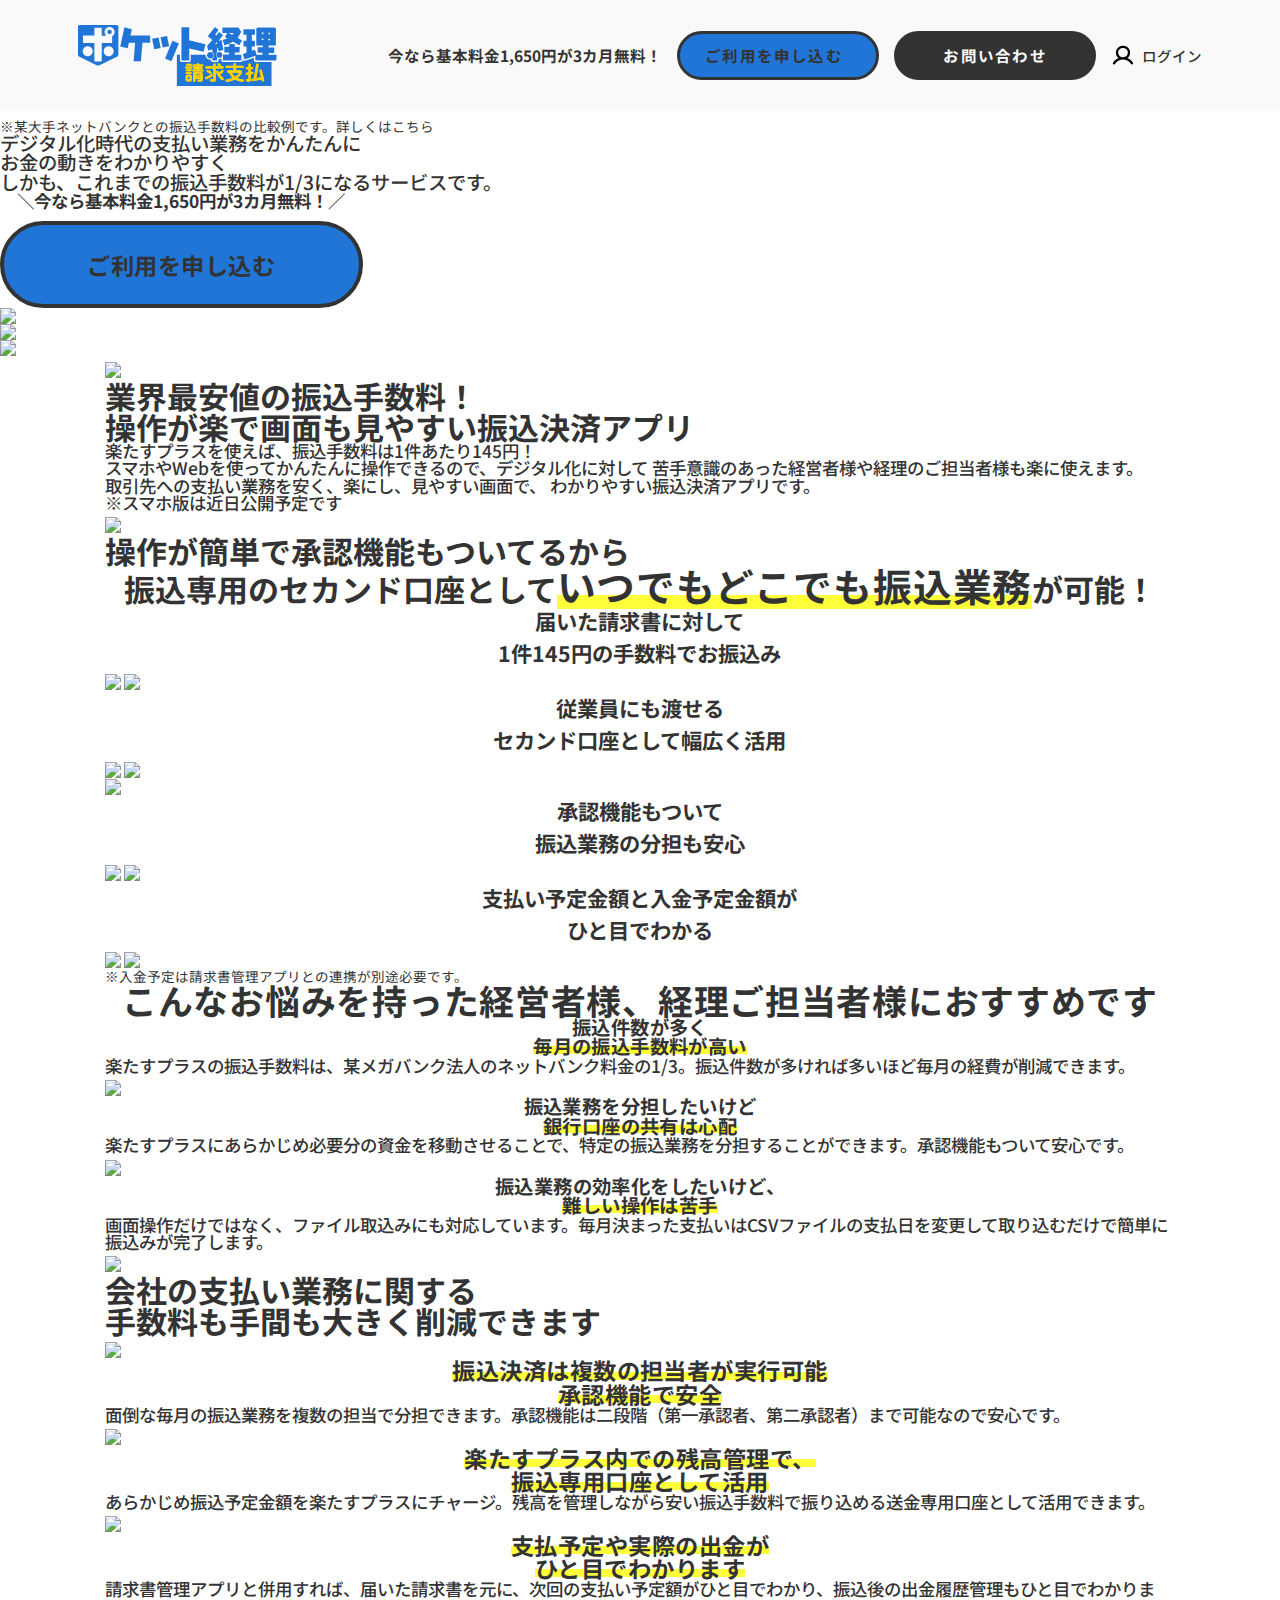
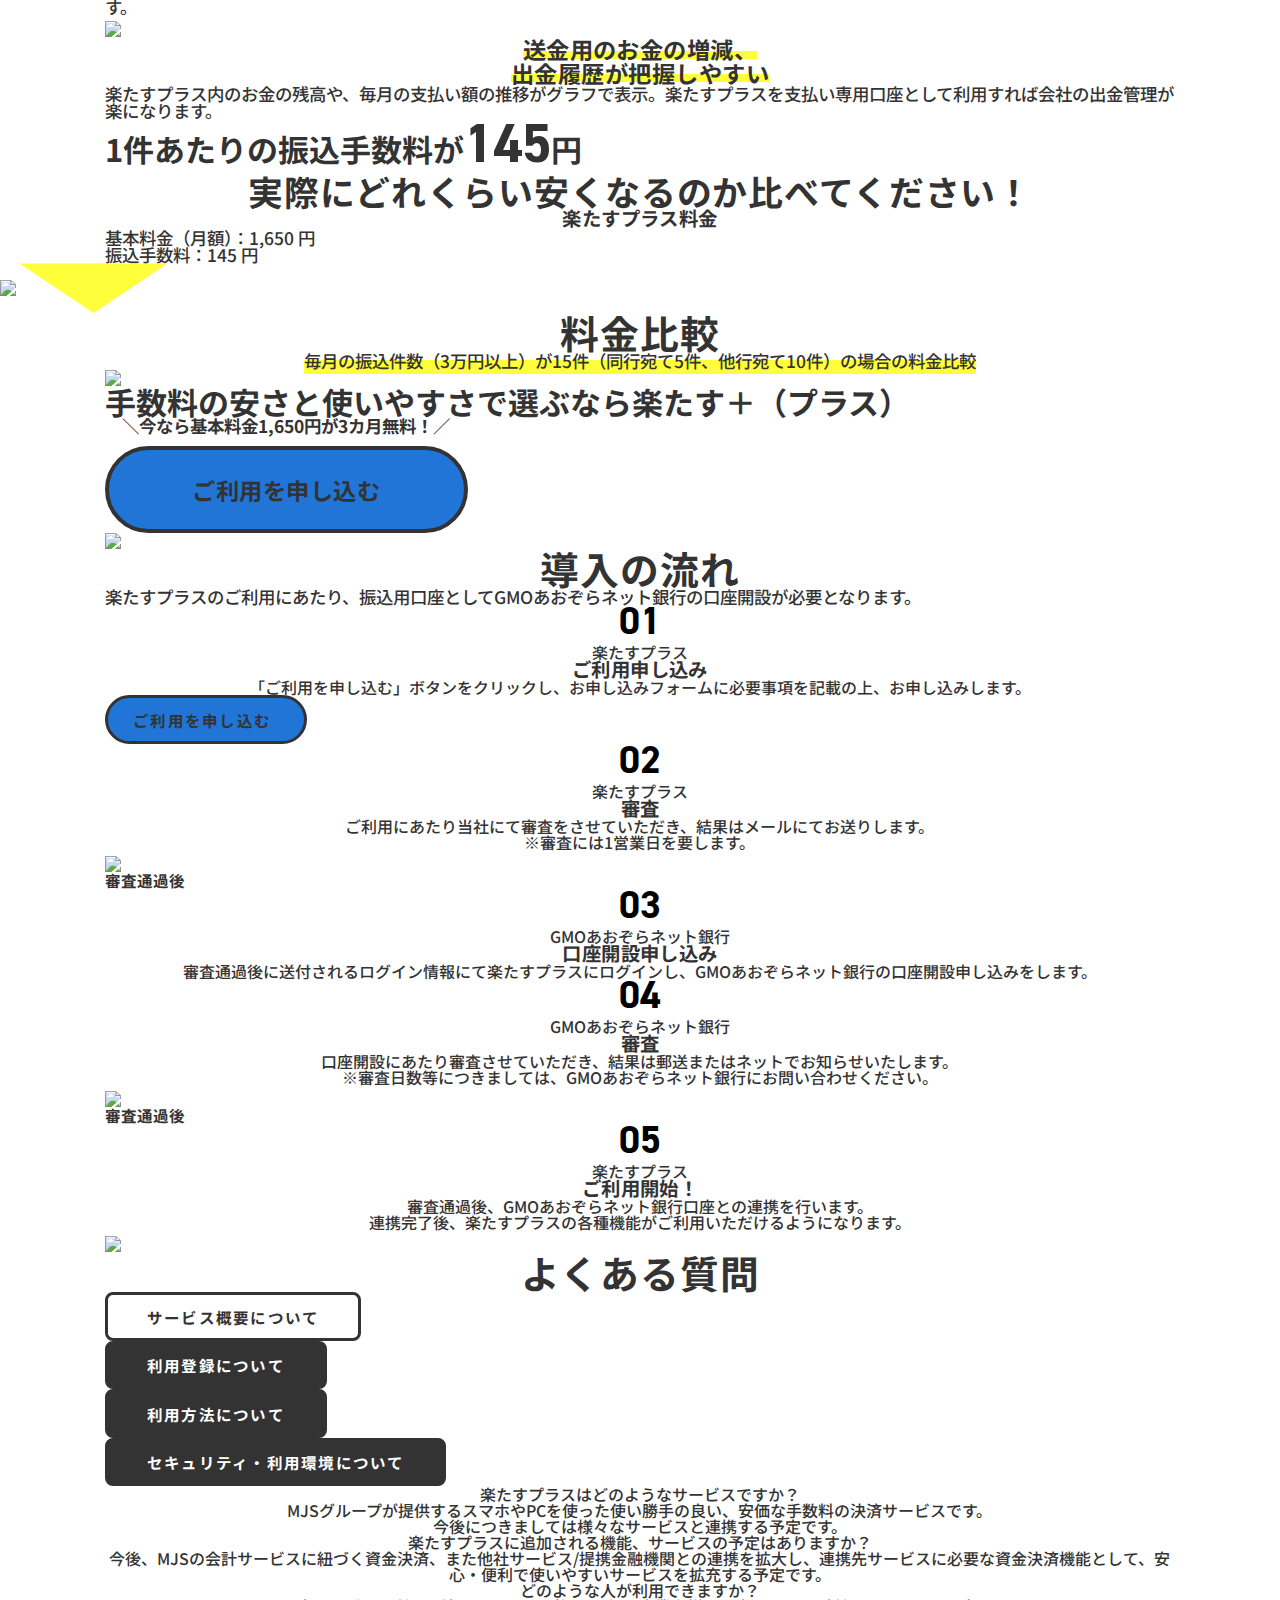
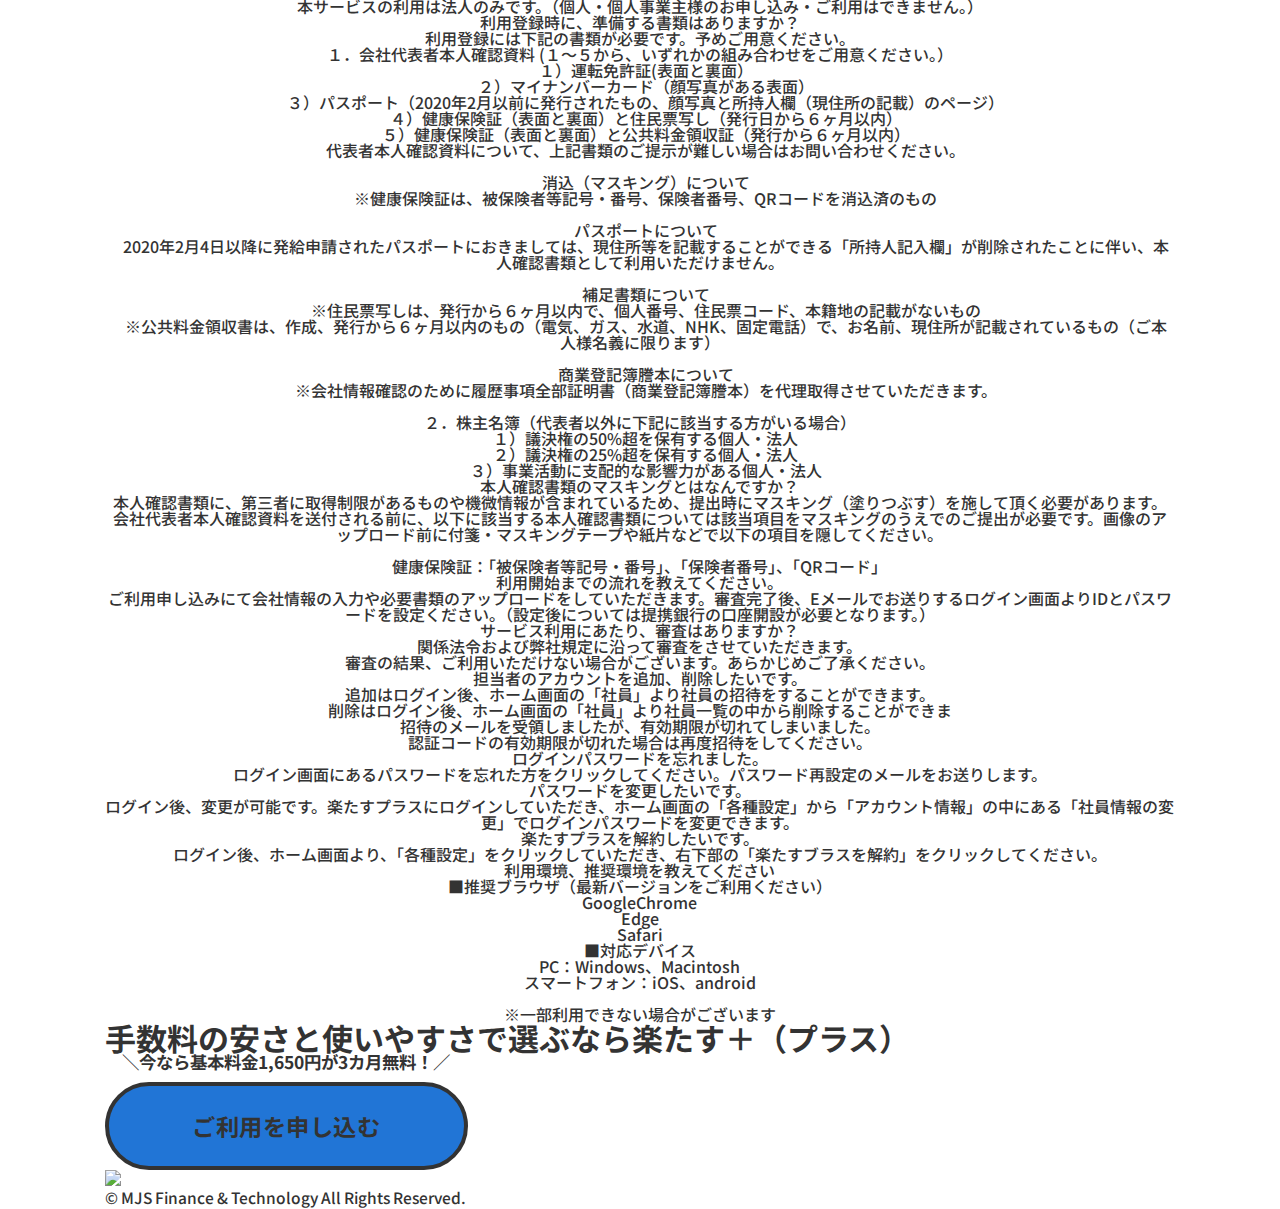
==== index.html @ 0df35544 "202311272308" ====
<!DOCTYPE html>
<html xmlns="http://www.w3.org/1999/xhtml" lang="ja" xml:lang="ja">

<head>
	<meta charset="UTF-8">
	<meta http-equiv="X-UA-Compatible" content="IE=edge">
	<meta name="viewport" content="width=device-width, initial-scale=1.0, shrink-to-fit=no">
	<meta property="og:locale" content="ja_JP">
	<!-- SEO Meta Tags -->
	<meta name="keywords" content="中小企業のための振込決済アプリ楽たすプラス" />
	<meta name="description" content="楽たすプラスは、デジタル化時代の支払い業務をかんたんに,お金の動きをわかりやすく,しかも、これまでの振込手数料が1/3になるサービスです。" />
	<!-- OG Meta Tags to improve the way the post looks when you share the page on LinkedIn, Facebook, Google+ -->
	<meta property="og:title" content="中小企業のための振込決済アプリ楽たすプラス" />
	<meta property="og:image" content="" />
	<meta property="og:site_name" content="中小企業のための振込決済アプリ楽たすプラス" />
	<meta property="og:description" content="楽たすプラスは、デジタル化時代の支払い業務をかんたんに,お金の動きをわかりやすく,しかも、これまでの振込手数料が1/3になるサービスです。" />
	<link rel="shortcut icon" href="./assets/img/favicon.svg">
	<link rel="icon" type="image/png" href="./assets/img/favicon.svg">
	<link rel="apple-touch-icon" type="image/png" href="./assets/img/favicon.svg">
	<title>中小企業のための振込決済アプリ｜楽たすプラス</title>
	<link rel="stylesheet" href="assets/font/fonts.css">
	<link rel="stylesheet" href="assets/css/reset.css">
	<link rel="stylesheet" href="assets/css/common.css">
	<link rel="stylesheet" href="assets/css/style.css">
	<script src="assets/js/jquery.min.js"></script>
</head>

<body>
	<header class="header">
		<div class="header-wrapper">
			<h1 class="header-logo">
				<a href="./index.html">
					<img src="./assets/img/logo.svg" alt="rakutasu-plus">
				</a>
			</h1>
			<div class="right-wrapper">
				<p class="font-16-700 pc">今なら基本料金1,650円が3カ月無料！</p>
				<a class="btn btn-yellow font-16-700" href=""><span>ご利用を<br class="sp">申し込む</span></a>
				<a class="btn btn-black font-16-700" href="./contact-mail.html"><span>お問い<br class="sp">合わせ</span></a>
				<a class="btn-login font-15-500" href="">
					<img src="./assets/img/login.svg"><span>ログイン</span>
				</a>
			</div>
		</div>
	</header>
	<main class="top-page">
		<section class="mainvisual" id="mainvisual">
			<div class="left-wrapper">
				<p class="font-32-700 part1">中小企業のための振込決済アプリ</p>
				<p class="font-54-900 part2">振込手数料が<br class="sp"><span class="font-92-800">1/3</span><span
						class="with-note">以下に！</span></p>
				<p class="font-14-500 part3">※某大手ネットバンクとの振込手数料の比較例です。<br class="sp"><a href="#link-section5"
						class="font-14-500">詳しくはこちら</a></p>
				<div class="img-wrapper sp">
					<img class="img1" src="./assets/img/main-image_sp.png">
				</div>
				<p class="font-20-500 part4">デジタル化時代の支払い業務をかんたんに<br>
					お金の動きをわかりやすく<br>
					しかも、これまでの振込手数料が1/3になるサービスです。
				</p>
				<div class="btn-wrapper">
					<p class="font-18-700">＼今なら基本料金1,650円が3カ月無料！／</p>
					<a class="btn btn-yellow-b font-24-700" href=""><span>ご利用を申し込む</span></a>
				</div>
			</div>
			<img class="img1 pc" src="./assets/img/main-image.png">
			<img class="img2 pc" src="./assets/img/mainvisual_bg1.png">
			<img class="img2 sp" src="./assets/img/mainvisual_bg1-sp.png">
			<img class="img3 pc" src="./assets/img/mainvisual_bg2.webp">
		</section>
		<section class="section1">
			<div class="container">
				<img class="top-img" src="./assets/img/section1-img01.svg">
				<div class="content-wrapper">
					<div class="text-wrapper">
						<h2 class="title font-32-700">業界最安値の振込手数料！<br>
							操作が楽で画面も見やすい振込決済アプリ
						</h2>
						<p class="content font-18-500">
							楽たすプラスを使えば、振込手数料は1件あたり145円！<br>
							スマホやWebを使ってかんたんに操作できるので、デジタル化に対して
							苦手意識のあった経営者様や経理のご担当者様も楽に使えます。<br>
							取引先への支払い業務を安く、楽にし、見やすい画面で、
							わかりやすい振込決済アプリです。<br>
							※スマホ版は近日公開予定です
						</p>
					</div>
					<img class="left-img" src="./assets/img/section1-img02.png">
				</div>
			</div>
		</section>
		<section class="section2">
			<div class="container">
				<h2 class="top-text font-32-700">
					操作が簡単で承認機能もついてるから<br>
					<div class="underline-wrapper">
						振込専用のセカンド口座として
						<div class="underline-text">
							<div class="font-40-700">いつでもどこでも振込業務</div>
							<span class="underline-14"></span>
						</div>
						が可能！
					</div>
				</h2>

				<div class="content-wrapper pc">
					<div class="left-wrapper left-right">
						<div class="item-wrapper">
							<p class="font-22-700 yellow-pannel">届いた請求書に対して<br>1件145円の手数料でお振込み</p>
							<div class="img-wrapper">
								<img class="main-img" src="./assets/img/section2-img01.png">
								<img class="mini-img mini-img1" src="./assets/img/mini-man01.png">
							</div>
						</div>
						<div class="item-wrapper">
							<p class="font-22-700 yellow-pannel">従業員にも渡せる<br>セカンド口座として幅広く活用</p>
							<div class="img-wrapper">
								<img class="main-img" src="./assets/img/section2-img02.png">
								<img class="mini-img mini-img2" src="./assets/img/mini-man02.png">
							</div>
						</div>
					</div>
					<img src="./assets/img/app.png" class="pc">
					<div class="right-wrapper left-right">
						<div class="item-wrapper">
							<p class="font-22-700 yellow-pannel">承認機能もついて<br>振込業務の分担も安心</p>
							<div class="img-wrapper">
								<img class="main-img" src="./assets/img/section2-img03.png">
								<img class="mini-img mini-img3" src="./assets/img/mini-man03.png">
							</div>
						</div>
						<div class="item-wrapper">
							<p class="font-22-700 yellow-pannel">支払い予定金額と入金予定金額が<br>ひと目でわかる</p>
							<div class="img-wrapper">
								<img class="main-img" src="./assets/img/section2-img04.png">
								<img class="mini-img mini-img4" src="./assets/img/mini-man04.png">
							</div>
						</div>
						<p class="font-14-500 bottom-text pc">※入金予定は請求書管理アプリとの連携が別途必要です。</p>
					</div>
				</div>

				<div class="content-wrapper sp">
					<img src="./assets/img/app.png" class="sp">
					<div class="left-wrapper left-right">
						<div class="item-wrapper">
							<p class="font-22-700 yellow-pannel">届いた請求書に対して<br>1件145円の手数料でお振込み</p>
							<div class="img-wrapper">
								<img class="main-img" src="./assets/img/section2-img01.png">
								<img class="mini-img mini-img1" src="./assets/img/mini-man01.png">
							</div>
						</div>
						<div class="item-wrapper">
							<p class="font-22-700 yellow-pannel">承認機能もついて<br>振込業務の分担も安心</p>
							<div class="img-wrapper">
								<img class="main-img" src="./assets/img/section2-img03.png">
								<img class="mini-img mini-img3" src="./assets/img/mini-man03.png">
							</div>
						</div>
					</div>
					<div class="right-wrapper left-right">
						<div class="item-wrapper">
							<p class="font-22-700 yellow-pannel">従業員にも渡せる<br>セカンド口座として幅広く活用</p>
							<div class="img-wrapper">
								<img class="main-img" src="./assets/img/section2-img02.png">
								<img class="mini-img mini-img2" src="./assets/img/mini-man02.png">
							</div>
						</div>
						<div class="item-wrapper">
							<p class="font-22-700 yellow-pannel">支払い予定金額と入金予定金額が<br>ひと目でわかる</p>
							<div class="img-wrapper">
								<img class="main-img" src="./assets/img/section2-img04.png">
								<img class="mini-img mini-img4" src="./assets/img/mini-man04.png">
							</div>
						</div>
						<p class="font-12-400 bottom-text sp">※入金予定は請求書管理アプリとの連携が別途必要です。</p>
					</div>
				</div>
			</div>
		</section>
		<section class="section3">
			<div class="container">
				<h2 class="header-text font-36-700">こんなお悩みを持った経営者様、経理ご担当者様におすすめです</h2>
				<ul class="content-list">
					<li class="item">
						<div class="card">
							<h4 class="title font-20-700">
								振込件数が多く<br>
								<div class="underline-wrapper">
									<div class="underline-text">
										<div>毎月の振込手数料が高い</div>
										<span class="underline-8"></span>
									</div>
								</div>
							</h4>
							<p class="font-18-500">楽たすプラスの振込手数料は、某メガバンク法人のネットバンク料金の1/3。振込件数が多ければ多いほど毎月の経費が削減できます。
							</p>
						</div>
						<div class="img-wrapper">
							<img src="./assets/img/nayami1_image.png">
						</div>
					</li>
					<li class="item">
						<div class="card">
							<h4 class="title font-20-700">
								振込業務を分担したいけど<br>
								<div class="underline-wrapper">
									<div class="underline-text">
										<div>銀行口座の共有は心配</div>
										<span class="underline-8"></span>
									</div>
								</div>
							</h4>
							<p class="font-18-500">楽たすプラスにあらかじめ必要分の資金を移動させることで、特定の振込業務を分担することができます。承認機能もついて安心です。
							</p>
						</div>
						<div class="img-wrapper">
							<img src="./assets/img/nayami2_image.png">
						</div>
					</li>
					<li class="item">
						<div class="card">
							<h4 class="title font-20-700">
								振込業務の効率化をしたいけど、<br>
								<div class="underline-wrapper">
									<div class="underline-text">
										<div>難しい操作は苦手</div>
										<span class="underline-8"></span>
									</div>
								</div>
							</h4>
							<p class="font-18-500">画面操作だけではなく、ファイル取込みにも対応しています。毎月決まった支払いはCSVファイルの支払日を変更して取り込むだけで簡単に振込みが完了します。</p>
						</div>
						<div class="img-wrapper">
							<img src="./assets/img/nayami3_image.png">
						</div>
					</li>
				</ul>
			</div>
		</section>
		<section class="section4">
			<div class="container">
				<h2 class="font-32-700 head-text">会社の支払い業務に関する<br class="pc">
					手数料も<br class="sp">手間も大きく削減できます</h2>
				<div class="type1-wrapper type-wrapper">
					<img src="./assets/img/section4-img01.png">
					<div class="content-wrapper">
						<h4 class="title font-24-700">
							<div class="underline-wrapper">
								<div class="underline-text">
									<div>振込決済は複数の担当者が実行可能</div>
									<span class="underline-8"></span>
								</div>
							</div>
							<div class="underline-wrapper">
								<div class="underline-text">
									<div>承認機能で安全</div>
									<span class="underline-8"></span>
								</div>
							</div>
						</h4>
						<p class="font-18-500">面倒な毎月の振込業務を複数の担当で分担できます。承認機能は二段階（第一承認者、第二承認者）まで可能なので安心です。</p>
					</div>
				</div>
				<div class="type2-wrapper type-wrapper">
					<img src="./assets/img/section4-img02.png">
					<div class="content-wrapper">
						<h4 class="title font-24-700">
							<div class="underline-wrapper">
								<div class="underline-text">
									<div>楽たすプラス内での残高管理で、</div>
									<span class="underline-8"></span>
								</div>
							</div>
							<div class="underline-wrapper">
								<div class="underline-text">
									<div>振込専用口座として活用</div>
									<span class="underline-8"></span>
								</div>
							</div>
						</h4>
						<p class="font-18-500">あらかじめ振込予定金額を楽たすプラスにチャージ。残高を管理しながら安い振込手数料で振り込める送金専用口座として活用できます。</p>
					</div>
				</div>
				<div class="type1-wrapper type-wrapper">
					<img src="./assets/img/section4-img03.png">
					<div class="content-wrapper">
						<h4 class="title font-24-700">
							<div class="underline-wrapper">
								<div class="underline-text">
									<div>支払予定や実際の出金が</div>
									<span class="underline-8"></span>
								</div>
							</div>
							<div class="underline-wrapper">
								<div class="underline-text">
									<div>ひと目でわかります</div>
									<span class="underline-8"></span>
								</div>
							</div>
						</h4>
						<p class="font-18-500">請求書管理アプリと併用すれば、届いた請求書を元に、次回の支払い予定額がひと目でわかり、振込後の出金履歴管理もひと目でわかります。</p>
					</div>
				</div>
				<div class="type2-wrapper type-wrapper">
					<img src="./assets/img/section4-img04.png">
					<div class="content-wrapper">
						<h4 class="title font-24-700">
							<div class="underline-wrapper">
								<div class="underline-text">
									<div>送金用のお金の増減、</div>
									<span class="underline-8"></span>
								</div>
							</div>
							<div class="underline-wrapper">
								<div class="underline-text">
									<div>出金履歴が把握しやすい</div>
									<span class="underline-8"></span>
								</div>
							</div>
						</h4>
						<p class="font-18-500">楽たすプラス内のお金の残高や、毎月の支払い額の推移がグラフで表示。楽たすプラスを支払い専用口座として利用すれば会社の出金管理が楽になります。
						</p>
					</div>
				</div>
			</div>
		</section>
		<section class="section5" id="link-section5">
			<div class="top-part">
				<div class="container">
					<p class="part1 font-32-700">
						1件あたりの振込手数料が<span class="font-56-700-din">145</span>円
					</p>
					<p class="part2 font-36-700">実際にどれくらい安くなるのか比べてください！</p>
					<div class="white-pannel">
						<h5 class="font-20-700">楽たすプラス料金</h5>
						<p class="font-18-500">
							基本料金（月額）：1,650 円<br>
							振込手数料：145 円
						</p>
					</div>
				</div>
				<img class="img1" src="./assets/img/mini-man01.png">
				<img class="img2" src="./assets/img/polygon01.svg">
			</div>
			<div class="content-part">
				<div class="container">
					<h2 class="head-text font-40-700">料金比較</h2>
					<div class="font-18-500 description">
						<div class="underline-wrapper pc">
							<div class="underline-text">
								<div>毎月の振込件数（3万円以上）が15件（同行宛て5件、他行宛て10件）の場合の料金比較</div>
								<span class="underline-14"></span>
							</div>
						</div>
						<div class="underline-wrapper sp">
							<div class="underline-text">
								<div>毎月の振込件数（3万円以上）が15件（同行宛て</div>
								<span class="underline-14"></span>
							</div>
						</div>
						<div class="underline-wrapper sp">
							<div class="underline-text">
								<div>5件、他行宛て10件）の場合の料金比較</div>
								<span class="underline-14"></span>
							</div>
						</div>
					</div>
					<img src="./assets/img/price.svg" class="pc">
					<img src="./assets/img/price-sp.svg" class="sp">
					<!-- <div class="bottom-text pc">
						<div class="underline-wrapper">
							<div class="underline-text">
								<div class="font-64-700-din">6,930</div>
								<div class="font-32-700">円もお得！振込手数料が</div>
								<div class="font-64-700-din">1/3</div>
								<span class="underline-14"></span>
							</div>
						</div>
						<img src="./assets/img/mini-man02.png">
					</div> -->
				</div>
			</div>
		</section>
		<section class="bottom-part">
			<div class="container">
				<img src="./assets/img/mini-man05.png" class="sp">
				<p class="font-32-700 description">手数料の安さと使いやすさで選ぶなら楽たす＋（プラス）</p>
				<div class="btn-wrapper">
					<p class="font-18-700">＼今なら基本料金1,650円が3カ月無料！／</p>
					<a class="btn btn-yellow-b font-24-700" href=""><span>ご利用を申し込む</span></a>
					<img src="./assets/img/mini-man05.png" class="pc">
				</div>
			</div>
		</section>
		<section class="section6">
			<div class="container">
				<h2 class="head-text font-40-700">導入の流れ</h2>
				<p class="description font-18-500">
					楽たすプラスのご利用にあたり、振込用口座としてGMOあおぞらネット銀行の口座開設が必要となります。
				</p>
				<ul class="step-list pc">
					<li class="step-item">
						<div class="step-number font-40-700-din">01</div>
						<div class="step-content">
							<div class="step-row">
								<h5 class="yellow-cat font-16-500">楽たすプラス</h5>
								<h5 class="cat-desc font-20-700">ご利用申し込み</h5>
							</div>
							<p class="content font-16-500">「ご利用を申し込む」ボタンをクリックし、お申し込みフォームに必要事項を記載の上、お申し込みします。</p>
							<a class="btn btn-yellow font-16-700" href=""><span>ご利用を申し込む</span></a>
						</div>
					</li>
					<li class="step-item">
						<div class="step-number font-40-700-din">02</div>
						<div class="step-content">
							<div class="step-row">
								<h5 class="yellow-cat font-16-500">楽たすプラス</h5>
								<h5 class="cat-desc font-20-700">審査</h5>
							</div>
							<p class="content font-16-500">
								ご利用にあたり当社にて審査をさせていただき、結果はメールにてお送りします。<br>
								※審査には1営業日を要します。
							</p>
						</div>
					</li>
					<li class="flow-symbol">
						<img src="./assets/img/flow-symbol.svg">
						<p class="font-16-700">審査通過後</p>
					</li>
					<li class="step-item">
						<div class="step-number font-40-700-din">03</div>
						<div class="step-content">
							<div class="step-row">
								<h5 class="blue-cat font-16-500">GMOあおぞらネット銀行</h5>
								<h5 class="cat-desc font-20-700">口座開設申し込み</h5>
							</div>
							<p class="content font-16-500">
								審査通過後に送付されるログイン情報にて楽たすプラスにログインし、GMOあおぞらネット銀行の口座開設申し込みをします。
							</p>
						</div>
					</li>
					<li class="step-item">
						<div class="step-number font-40-700-din">04</div>
						<div class="step-content">
							<div class="step-row">
								<h5 class="blue-cat font-16-500">GMOあおぞらネット銀行</h5>
								<h5 class="cat-desc font-20-700">審査</h5>
							</div>
							<p class="content font-16-500">
								口座開設にあたり審査させていただき、結果は郵送またはネットでお知らせいたします。<br>
								※審査日数等につきましては、GMOあおぞらネット銀行にお問い合わせください。
							</p>
						</div>
					</li>
					<li class="flow-symbol">
						<img src="./assets/img/flow-symbol.svg">
						<p class="font-16-700">審査通過後</p>
					</li>
					<li class="step-item">
						<div class="step-number font-40-700-din">05</div>
						<div class="step-content vertical-row">
							<div class="column-wrapper">
								<div class="step-row">
									<h5 class="yellow-cat font-16-500">楽たすプラス</h5>
									<h5 class="cat-desc font-20-700">ご利用開始！</h5>
								</div>
								<p class="content font-16-500">
									審査通過後、GMOあおぞらネット銀行口座との連携を行います。<br>
									連携完了後、楽たすプラスの各種機能がご利用いただけるようになります。
								</p>
							</div>
							<img src="./assets/img/pc_app.png">
						</div>
					</li>
				</ul>
				<ul class="step-list sp">
					<li class="step-item">
						<div class="number-cat">
							<div class="step-number font-40-700-din">01</div>
							<h5 class="yellow-cat font-16-500">楽たすプラス</h5>
						</div>
						<h5 class="cat-desc font-20-700">ご利用申し込み</h5>
						<div class="step-content">
							<p class="content font-16-500">「ご利用を申し込む」ボタンをクリックし、お申し込みフォームに必要事項を記載の上、お申し込みします。</p>
							<a class="btn btn-yellow font-16-700" href=""><span>ご利用を申し込む</span></a>
						</div>
					</li>
					<li class="step-item">
						<div class="number-cat">
							<div class="step-number font-40-700-din">02</div>
							<h5 class="yellow-cat font-16-500">楽たすプラス</h5>

						</div>
						<h5 class="cat-desc font-20-700">審査</h5>
						<div class="step-content">
							<p class="content font-16-500">
								ご利用にあたり当社にて審査をさせていただき、結果はメールにてお送りします。<br>
								※審査には1営業日を要します。
							</p>
						</div>
					</li>
					<li class="flow-symbol">
						<img src="./assets/img/flow-symbol.svg">
						<p class="font-16-700">審査通過後</p>
					</li>
					<li class="step-item">
						<div class="number-cat">
							<div class="step-number font-40-700-din">03</div>
							<h5 class="blue-cat font-16-500">GMOあおぞらネット銀行</h5>
						</div>
						<h5 class="cat-desc font-20-700">口座開設申し込み</h5>
						<div class="step-content">
							<p class="content font-16-500">
								審査通過後に送付されるログイン情報にて楽たすプラスにログインし、GMOあおぞらネット銀行の口座開設申し込みをします。
							</p>
						</div>
					</li>
					<li class="step-item">
						<div class="number-cat">
							<div class="step-number font-40-700-din">04</div>
							<h5 class="blue-cat font-16-500">GMOあおぞらネット銀行</h5>
						</div>
						<h5 class="cat-desc font-20-700">審査</h5>
						<div class="step-content">
							<p class="content font-16-500">
								口座開設にあたり審査させていただき、結果は郵送またはネットでお知らせいたします。<br>
								※審査日数等につきましては、GMOあおぞらネット銀行にお問い合わせください。
							</p>
						</div>
					</li>
					<li class="flow-symbol">
						<img src="./assets/img/flow-symbol.svg">
						<p class="font-16-700">審査通過後</p>
					</li>
					<li class="step-item">
						<div class="number-cat">
							<div class="step-number font-40-700-din">05</div>
							<h5 class="yellow-cat font-16-500">楽たすプラス</h5>
						</div>
						<h5 class="cat-desc font-20-700">ご利用開始！</h5>
						<div class="step-content vertical-row">
							<div class="column-wrapper">
								<p class="content font-16-500">
									審査通過後、GMOあおぞらネット銀行口座との連携を行います。<br>
									連携完了後、楽たすプラスの各種機能がご利用いただけるようになります。
								</p>
							</div>
							<img src="./assets/img/pc_app.png">
						</div>
					</li>
				</ul>
			</div>
		</section>
		<section class="faq-section">
			<div class="container">
				<div class="faq-header">
					<h2 class="head-text font-40-700">よくある質問</h2>
					<div class="filter-search">
						<div id="faqBtnContainer">
							<a class="btn btn-faq font-16-700 active"
								onclick="filterSelection('サービス概要について')"><span>サービス概要について</span></a>
							<a class="btn btn-faq font-16-700"
								onclick="filterSelection('利用登録について')"><span>利用登録について</span></a>
							<a class="btn btn-faq font-16-700"
								onclick="filterSelection('利用方法について')"><span>利用方法について</span></a>
							<a class="btn btn-faq font-16-700"
								onclick="filterSelection('セキュリティ・利用環境について')"><span>セキュリティ・利用環境について</span></a>
						</div>
					</div>
				</div>
				<ul id="faq-container">
					<!-- サービス概要について -->
					<li class="q-a-item サービス概要について">
						<h4 class="question font-16-500">
							<span>
								楽たすプラスはどのようなサービスですか？
							</span>
						</h4>
						<p class="answer font-16-500">
							<span>
								MJSグループが提供するスマホやPCを使った使い勝手の良い、安価な手数料の決済サービスです。<br>
								今後につきましては様々なサービスと連携する予定です。
							</span>
						</p>
					</li>
					<li class="q-a-item サービス概要について">
						<h4 class="question font-16-500">
							<span>
								楽たすプラスに追加される機能、サービスの予定はありますか？
							</span>
						</h4>
						<p class="answer font-16-500">
							<span>
								今後、MJSの会計サービスに紐づく資金決済、また他社サービス/提携金融機関との連携を拡大し、連携先サービスに必要な資金決済機能として、安心・便利で使いやすいサービスを拡充する予定です。
							</span>
						</p>
					</li>

					<!-- 利用登録について -->
					<li class="q-a-item 利用登録について">
						<h4 class="question font-16-500">
							<span>
								どのような人が利用できますか？
							</span>
						</h4>
						<p class="answer font-16-500">
							<span>
								本サービスの利用は法人のみです。（個人・個人事業主様のお申し込み・ご利用はできません。）
							</span>
						</p>
					</li>
					<li class="q-a-item 利用登録について">
						<h4 class="question font-16-500">
							<span>
								利用登録時に、準備する書類はありますか？
							</span>
						</h4>
						<p class="answer font-16-500">
							<span>
								利用登録には下記の書類が必要です。予めご用意ください。 <br>
								１．会社代表者本人確認資料 (１～５から、いずれかの組み合わせをご用意ください。）<br>
								&nbsp;&nbsp;&nbsp;１）運転免許証(表面と裏面） <br>
								&nbsp;&nbsp;&nbsp;２）マイナンバーカード（顔写真がある表面）<br>
								&nbsp;&nbsp;&nbsp;３）パスポート（2020年2月以前に発行されたもの、顔写真と所持人欄（現住所の記載）のページ） <br>
								&nbsp;&nbsp;&nbsp;４）健康保険証（表面と裏面）と住民票写し（発行日から６ヶ月以内） <br>
								&nbsp;&nbsp;&nbsp;５）健康保険証（表面と裏面）と公共料金領収証（発行から６ヶ月以内） <br>
								&nbsp;&nbsp;&nbsp;代表者本人確認資料について、上記書類のご提示が難しい場合はお問い合わせください。<br><br>
								&nbsp;&nbsp;&nbsp;消込（マスキング）について<br>
								&nbsp;&nbsp;&nbsp;※健康保険証は、被保険者等記号・番号、保険者番号、QRコードを消込済のもの<br><br>
								&nbsp;&nbsp;&nbsp;パスポートについて<br>
								&nbsp;&nbsp;&nbsp;2020年2月4日以降に発給申請されたパスポートにおきましては、現住所等を記載することができる「所持人記入欄」が削除されたことに伴い、本人確認書類として利用いただけません。<br><br>
								&nbsp;&nbsp;&nbsp;補足書類について<br>
								&nbsp;&nbsp;&nbsp;※住民票写しは、発行から６ヶ月以内で、個人番号、住民票コード、本籍地の記載がないもの<br>
								&nbsp;&nbsp;&nbsp;※公共料金領収書は、作成、発行から６ヶ月以内のもの（電気、ガス、水道、NHK、固定電話）で、お名前、現住所が記載されているもの（ご本人様名義に限ります）<br><br>
								&nbsp;&nbsp;&nbsp;商業登記簿謄本について<br>
								&nbsp;&nbsp;&nbsp;※会社情報確認のために履歴事項全部証明書（商業登記簿謄本）を代理取得させていただきます。<br><br>
								２．株主名簿（代表者以外に下記に該当する方がいる場合） <br>
								&nbsp;&nbsp;&nbsp;１）議決権の50%超を保有する個人・法人 <br>
								&nbsp;&nbsp;&nbsp;２）議決権の25%超を保有する個人・法人 <br>
								&nbsp;&nbsp;&nbsp;３）事業活動に支配的な影響力がある個人・法人
							</span>
						</p>
					</li>
					<li class="q-a-item 利用登録について">
						<h4 class="question font-16-500">
							<span>
								本人確認書類のマスキングとはなんですか？
							</span>
						</h4>
						<p class="answer font-16-500">
							<span>
								本人確認書類に、第三者に取得制限があるものや機微情報が含まれているため、提出時にマスキング（塗りつぶす）を施して頂く必要があります。会社代表者本人確認資料を送付される前に、以下に該当する本人確認書類については該当項目をマスキングのうえでのご提出が必要です。画像のアップロード前に付箋・マスキングテープや紙片などで以下の項目を隠してください。<br><br>
								健康保険証：「被保険者等記号・番号」、「保険者番号」、「QRコード」
							</span>
						</p>
					</li>
					<li class="q-a-item 利用登録について">
						<h4 class="question font-16-500">
							<span>
								利用開始までの流れを教えてください。
							</span>
						</h4>
						<p class="answer font-16-500">
							<span>
								ご利用申し込みにて会社情報の入力や必要書類のアップロードをしていただきます。審査完了後、Eメールでお送りするログイン画面よりIDとパスワードを設定ください。（設定後については提携銀行の口座開設が必要となります。）
							</span>
						</p>
					</li>
					<li class="q-a-item 利用登録について">
						<h4 class="question font-16-500">
							<span>
								サービス利用にあたり、審査はありますか？
							</span>
						</h4>
						<p class="answer font-16-500">
							<span>
								関係法令および弊社規定に沿って審査をさせていただきます。<br>
								審査の結果、ご利用いただけない場合がございます。あらかじめご了承ください。
							</span>
						</p>
					</li>

					<!-- 利用方法について -->
					<li class="q-a-item 利用方法について">
						<h4 class="question font-16-500">
							<span>
								担当者のアカウントを追加、削除したいです。
							</span>
						</h4>
						<p class="answer font-16-500">
							<span>
								追加はログイン後、ホーム画面の「社員」より社員の招待をすることができます。<br>
								削除はログイン後、ホーム画面の「社員」より社員一覧の中から削除することができま
							</span>
						</p>
					</li>
					<li class="q-a-item 利用方法について">
						<h4 class="question font-16-500">
							<span>
								招待のメールを受領しましたが、有効期限が切れてしまいました。
							</span>
						</h4>
						<p class="answer font-16-500">
							<span>
								認証コードの有効期限が切れた場合は再度招待をしてください。
							</span>
						</p>
					</li>
					<li class="q-a-item 利用方法について">
						<h4 class="question font-16-500">
							<span>
								ログインパスワードを忘れました。
							</span>
						</h4>
						<p class="answer font-16-500">
							<span>
								ログイン画面にあるパスワードを忘れた方をクリックしてください。パスワード再設定のメールをお送りします。
							</span>
						</p>
					</li>
					<li class="q-a-item 利用方法について">
						<h4 class="question font-16-500">
							<span>
								パスワードを変更したいです。
							</span>
						</h4>
						<p class="answer font-16-500">
							<span>
								ログイン後、変更が可能です。楽たすプラスにログインしていただき、ホーム画面の「各種設定」から「アカウント情報」の中にある「社員情報の変更」でログインパスワードを変更できます。
							</span>
						</p>
					</li>
					<li class="q-a-item 利用方法について">
						<h4 class="question font-16-500">
							<span>
								楽たすプラスを解約したいです。
							</span>
						</h4>
						<p class="answer font-16-500">
							<span>
								ログイン後、ホーム画面より、「各種設定」をクリックしていただき、右下部の「楽たすブラスを解約」をクリックしてください。
							</span>
						</p>
					</li>

					<!-- セキュリティ・利用環境について -->
					<li class="q-a-item セキュリティ・利用環境について">
						<h4 class="question font-16-500">
							<span>
								利用環境、推奨環境を教えてください
							</span>
						</h4>
						<p class="answer font-16-500">
							<span>
								■推奨ブラウザ（最新バージョンをご利用ください）<br>
								GoogleChrome<br>
								Edge<br>
								Safari<br>
								■対応デバイス<br>
								PC：Windows、Macintosh<br>
								スマートフォン：iOS、android<br><br>
								※一部利用できない場合がございます
							</span>
						</p>
					</li>

				</ul>
			</div>
		</section>
		<section class="bottom-part">
			<div class="container">
				<img src="./assets/img/mini-man05.png" class="sp">
				<p class="font-32-700 description">手数料の安さと使いやすさで選ぶなら楽たす＋（プラス）</p>
				<div class="btn-wrapper">
					<p class="font-18-700">＼今なら基本料金1,650円が3カ月無料！／</p>
					<a class="btn btn-yellow-b font-24-700" href=""><span>ご利用を申し込む</span></a>
					<img src="./assets/img/mini-man05.png" class="pc">
				</div>
				<div class="copyright">© MJS Finance & Technology All Rights Reserved.</div>
			</div>
		</section>
	</main>
	<!-- <script type="text/javascript" src="assets/js/slick.min.js"></script>
			<script src="https://cdnjs.cloudflare.com/ajax/libs/vegas/2.4.4/vegas.min.js"></script>
			<script src="https://unpkg.com/aos@2.3.1/dist/aos.js"></script>
			<script src="https://kit.fontawesome.com/8cbdf0a85f.js" crossorigin="anonymous"></script> -->
	<script type="text/javascript" src="assets/js/custom.js"></script>
</body>

</html>
---- assets/font/fonts.css ----
@import url('https://fonts.googleapis.com/css2?family=Inter:wght@300;400;500;600;700;800;900&family=Noto+Sans+JP:wght@300;400;500;700;900&family=Oswald:wght@200;300;400;500;600;700&family=Public+Sans:wght@300;400;500;600;700;800;900&family=Roboto:wght@300;400;500;700;900&display=swap');
@import url('https://fonts.googleapis.com/css2?family=Noto+Sans+JP:wght@300;400;700&display=swap');

@font-face {
    font-family: 'YuGothic';
    src: url('YuGothB.ttc') format('truetype');
    font-style: normal;
    font-weight: bold;
}

@font-face {
    font-family: 'YuGothic';
    src: url('YuGothM.ttc') format('truetype');
    font-style: normal;
    font-weight: 500;
}

@font-face {
    font-family: 'DIN 2014';
    src: url('DIN2014-Bold.eot');
    src: local('DIN 2014 Bold'), local('DIN2014-Bold'),
        url('DIN2014-Bold.eot?#iefix') format('embedded-opentype'),
        url('DIN2014-Bold.woff') format('woff'),
        url('DIN2014-Bold.ttf') format('truetype');
    font-weight: bold;
    font-style: normal;
}

@font-face {
    font-family: 'DIN 2014';
    src: url('DIN2014-Regular.eot');
    src: local('DIN 2014 Regular'), local('DIN2014-Regular'),
        url('DIN2014-Regular.eot?#iefix') format('embedded-opentype'),
        url('DIN2014-Regular.woff') format('woff'),
        url('DIN2014-Regular.ttf') format('truetype');
    font-weight: normal;
    font-style: normal;
}

@font-face {
	font-family: 'Noto Sans CJK JP';
	/* お好きな名前にしましょう */
	src: url('NotoSansCJKjp-Regular.otf');
	/* IE9以上用 */
	src: url('NotoSansCJKjp-Regular.otf') format('embedded-opentype'),
		/* IE8以前用 */
		url('NotoSansCJKjp-Regular.otf') format('otf'),
		/* モダンブラウザ用 */
		url('NotoSansCJKjp-Regular.otf') format('truetype');
	/* iOS, Android用 */
	font-weight: 400;
	/* 念の為指定しておきます */
	font-style: normal;
}

@font-face {
	font-family: 'Noto Sans CJK JP';
	/* お好きな名前にしましょう */
	src: url('NotoSansCJKjp-Medium.otf');
	/* IE9以上用 */
	src: url('NotoSansCJKjp-Medium.otf') format('embedded-opentype'),
		/* IE8以前用 */
		url('NotoSansCJKjp-Medium.otf') format('otf'),
		/* モダンブラウザ用 */
		url('NotoSansCJKjp-Medium.otf') format('truetype');
	/* iOS, Android用 */
	font-weight: 500;
	/* 念の為指定しておきます */
	font-style: normal;
}

@font-face {
	font-family: 'Noto Sans CJK JP';
	/* お好きな名前にしましょう */
	src: url('NotoSansCJKjp-Bold.otf');
	/* IE9以上用 */
	src: url('NotoSansCJKjp-Bold.otf') format('embedded-opentype'),
		/* IE8以前用 */
		url('NotoSansCJKjp-Bold.otf') format('otf'),
		/* モダンブラウザ用 */
		url('NotoSansCJKjp-Bold.otf') format('truetype');
	/* iOS, Android用 */
	font-weight: bold;
	/* 念の為指定しておきます */
	font-style: normal;
}
---- assets/css/common.css ----
/* margin css */
.mt-0 {
  margin-top: 0 !important;
}

.mt-1 {
  margin-top: 0.1rem !important;
}

.mt-2 {
  margin-top: 0.2rem !important;
}

.mt-3 {
  margin-top: 0.3rem !important;
}

.mt-4 {
  margin-top: 0.4rem !important;
}

.mt-5 {
  margin-top: 0.5rem !important;
}

.mt-6 {
  margin-top: 0.6rem !important;
}

.mt-8 {
  margin-top: 0.8rem !important;
}

.mt-10 {
  margin-top: 1.0rem !important;
}

.mt-12 {
  margin-top: 1.2rem !important;
}

.mt-14 {
  margin-top: 1.4rem !important;
}

.mt-15 {
  margin-top: 1.5rem !important;
}

.mt-16 {
  margin-top: 1.6rem !important;
}

.mt-18 {
  margin-top: 1.8rem !important;
}

.mt-20 {
  margin-top: 2.0rem !important;
}

.mt-22 {
  margin-top: 2.2rem !important;
}

.mt-24 {
  margin-top: 2.4rem !important;
}

.mt-25 {
  margin-top: 2.5rem !important;
}

.mt-26 {
  margin-top: 2.6rem !important;
}

.mt-28 {
  margin-top: 2.8rem !important;
}

.mt-30 {
  margin-top: 3.0rem !important;
}

.mt-32 {
  margin-top: 3.2rem !important;
}

.mt-35 {
  margin-top: 3.5rem !important;
}

.mt-36 {
  margin-top: 3.6rem !important;
}

.mt-38 {
  margin-top: 3.8rem !important;
}

.mt-40 {
  margin-top: 4.0rem !important;
}

.mt-42 {
  margin-top: 4.2rem !important;
}

.mt-45 {
  margin-top: 4.5rem !important;
}

.mt-48 {
  margin-top: 4.8rem !important;
}

.mt-50 {
  margin-top: 5.0rem !important;
}

.mt-60 {
  margin-top: 6.0rem !important;
}

.mt-70 {
  margin-top: 7.0rem !important;
}

.mt-80 {
  margin-top: 8.0rem !important;
}

.mb-0 {
  margin-bottom: 0 !important;
}

.mb-1 {
  margin-bottom: 0.1rem !important;
}

.mb-2 {
  margin-bottom: 0.2rem !important;
}

.mb-3 {
  margin-bottom: 0.3rem !important;
}

.mb-4 {
  margin-bottom: 0.4rem !important;
}

.mb-5 {
  margin-bottom: 0.5rem !important;
}

.mb-6 {
  margin-bottom: 0.6rem !important;
}

.mb-8 {
  margin-bottom: 0.8rem !important;
}

.mb-10 {
  margin-bottom: 1.0rem !important;
}

.mb-12 {
  margin-bottom: 1.2rem !important;
}

.mb-14 {
  margin-bottom: 1.4rem !important;
}

.mb-15 {
  margin-bottom: 1.5rem !important;
}

.mb-16 {
  margin-bottom: 1.6rem !important;
}

.mb-18 {
  margin-bottom: 1.8rem !important;
}

.mb-20 {
  margin-bottom: 2.0rem !important;
}

.mb-22 {
  margin-bottom: 2.2rem !important;
}

.mb-24 {
  margin-bottom: 2.4rem !important;
}

.mb-25 {
  margin-bottom: 2.5rem !important;
}

.mb-26 {
  margin-bottom: 2.6rem !important;
}

.mb-28 {
  margin-bottom: 2.8rem !important;
}

.mb-30 {
  margin-bottom: 3.0rem !important;
}

.mb-32 {
  margin-bottom: 3.2rem !important;
}

.mb-35 {
  margin-bottom: 3.5rem !important;
}

.mb-36 {
  margin-bottom: 3.6rem !important;
}

.mb-38 {
  margin-bottom: 3.8rem !important;
}

.mb-40 {
  margin-bottom: 4.0rem !important;
}

.mb-42 {
  margin-bottom: 4.2rem !important;
}

.mb-45 {
  margin-bottom: 4.5rem !important;
}

.mb-48 {
  margin-bottom: 4.8rem !important;
}

.mb-50 {
  margin-bottom: 5.0rem !important;
}

.mb-60 {
  margin-bottom: 6.0rem !important;
}

.mb-70 {
  margin-bottom: 7.0rem !important;
}

.mb-80 {
  margin-bottom: 8.0rem !important;
}

.mb-90 {
  margin-bottom: 9.0rem !important;
}

.ml-0 {
  margin-left: 0 !important;
}

.ml-1 {
  margin-left: 0.1rem !important;
}

.ml-2 {
  margin-left: 0.2rem !important;
}

.ml-3 {
  margin-left: 0.3rem !important;
}

.ml-4 {
  margin-left: 0.4rem !important;
}

.ml-5 {
  margin-left: 0.5rem !important;
}

.ml-6 {
  margin-left: 0.6rem !important;
}

.ml-8 {
  margin-left: 0.8rem !important;
}

.ml-10 {
  margin-left: 1.0rem !important;
}

.ml-12 {
  margin-left: 1.2rem !important;
}

.ml-14 {
  margin-left: 1.4rem !important;
}

.ml-15 {
  margin-left: 1.5rem !important;
}

.ml-16 {
  margin-left: 1.6rem !important;
}

.ml-18 {
  margin-left: 1.8rem !important;
}

.ml-20 {
  margin-left: 2.0rem !important;
}

.mr-0 {
  margin-right: 0 !important;
}

.mr-1 {
  margin-right: 0.1rem !important;
}

.mr-2 {
  margin-right: 0.2rem !important;
}

.mr-3 {
  margin-right: 0.3rem !important;
}

.mr-4 {
  margin-right: 0.4rem !important;
}

.mr-5 {
  margin-right: 0.5rem !important;
}

.mr-6 {
  margin-right: 0.6rem !important;
}

.mr-8 {
  margin-right: 0.8rem !important;
}

.mr-10 {
  margin-right: 1.0rem !important;
}

.mr-12 {
  margin-right: 1.2rem !important;
}

.mr-14 {
  margin-right: 1.4rem !important;
}

.mr-15 {
  margin-right: 1.5rem !important;
}

.mr-16 {
  margin-right: 1.6rem !important;
}

.mr-18 {
  margin-right: 1.8rem !important;
}

.mr-20 {
  margin-right: 2.0rem !important;
}

.mx-auto {
  margin-left: auto !important;
  margin-right: auto !important;
}

.mx-0 {
  margin-left: 0 !important;
  margin-right: 0 !important;
}

.mx-1 {
  margin-left: 0.1rem !important;
  margin-right: 0.1rem !important;
}

.mx-2 {
  margin-left: 0.2rem !important;
  margin-right: 0.2rem !important;
}

.mx-3 {
  margin-left: 0.3rem !important;
  margin-right: 0.3rem !important;
}

.mx-4 {
  margin-left: 0.4rem !important;
  margin-right: 0.4rem !important;
}

.mx-5 {
  margin-left: 0.5rem !important;
  margin-right: 0.5rem !important;
}

.mx-6 {
  margin-left: 0.6rem !important;
  margin-right: 0.6rem !important;
}

.mx-8 {
  margin-left: 0.8rem !important;
  margin-right: 0.8rem !important;
}

.mx-10 {
  margin-left: 1.0rem !important;
  margin-right: 1.0rem !important;
}

/* padding css */
.pt-0 {
  padding-top: 0 !important;
}

.pt-1 {
  padding-top: 0.1rem !important;
}

.pt-2 {
  padding-top: 0.2rem !important;
}

.pt-3 {
  padding-top: 0.3rem !important;
}

.pt-4 {
  padding-top: 0.4rem !important;
}

.pt-5 {
  padding-top: 0.5rem !important;
}

.pt-6 {
  padding-top: 0.6rem !important;
}

.pt-8 {
  padding-top: 0.8rem !important;
}

.pt-10 {
  padding-top: 1.0rem !important;
}

.pt-12 {
  padding-top: 1.2rem !important;
}

.pt-14 {
  padding-top: 1.4rem !important;
}

.pt-15 {
  padding-top: 1.5rem !important;
}

.pt-16 {
  padding-top: 1.6rem !important;
}

.pt-18 {
  padding-top: 1.8rem !important;
}

.pt-20 {
  padding-top: 2.0rem !important;
}

.pt-22 {
  padding-top: 2.2rem !important;
}

.pt-24 {
  padding-top: 2.4rem !important;
}

.pt-25 {
  padding-top: 2.5rem !important;
}

.pt-26 {
  padding-top: 2.6rem !important;
}

.pt-28 {
  padding-top: 2.8rem !important;
}

.pt-30 {
  padding-top: 3.0rem !important;
}

.pt-32 {
  padding-top: 3.2rem !important;
}

.pt-35 {
  padding-top: 3.5rem !important;
}

.pt-36 {
  padding-top: 3.6rem !important;
}

.pt-38 {
  padding-top: 3.8rem !important;
}

.pt-40 {
  padding-top: 4.0rem !important;
}

.pt-42 {
  padding-top: 4.2rem !important;
}

.pt-45 {
  padding-top: 4.5rem !important;
}

.pt-48 {
  padding-top: 4.8rem !important;
}

.pt-50 {
  padding-top: 5.0rem !important;
}

.pt-60 {
  padding-top: 6.0rem !important;
}

.pb-0 {
  padding-bottom: 0 !important;
}

.pb-1 {
  padding-bottom: 0.1rem !important;
}

.pb-2 {
  padding-bottom: 0.2rem !important;
}

.pb-3 {
  padding-bottom: 0.3rem !important;
}

.pb-4 {
  padding-bottom: 0.4rem !important;
}

.pb-5 {
  padding-bottom: 0.5rem !important;
}

.pb-6 {
  padding-bottom: 0.6rem !important;
}

.pb-8 {
  padding-bottom: 0.8rem !important;
}

.pb-10 {
  padding-bottom: 1.0rem !important;
}

.pb-12 {
  padding-bottom: 1.2rem !important;
}

.pb-14 {
  padding-bottom: 1.4rem !important;
}

.pb-15 {
  padding-bottom: 1.5rem !important;
}

.pb-16 {
  padding-bottom: 1.6rem !important;
}

.pb-18 {
  padding-bottom: 1.8rem !important;
}

.pb-20 {
  padding-bottom: 2.0rem !important;
}

.pb-22 {
  padding-bottom: 2.2rem !important;
}

.pb-24 {
  padding-bottom: 2.4rem !important;
}

.pb-25 {
  padding-bottom: 2.5rem !important;
}

.pb-26 {
  padding-bottom: 2.6rem !important;
}

.pb-28 {
  padding-bottom: 2.8rem !important;
}

.pb-30 {
  padding-bottom: 3.0rem !important;
}

.pb-32 {
  padding-bottom: 3.2rem !important;
}

.pb-35 {
  padding-bottom: 3.5rem !important;
}

.pb-36 {
  padding-bottom: 3.6rem !important;
}

.pb-38 {
  padding-bottom: 3.8rem !important;
}

.pb-40 {
  padding-bottom: 4.0rem !important;
}

.pb-42 {
  padding-bottom: 4.2rem !important;
}

.pb-45 {
  padding-bottom: 4.5rem !important;
}

.pb-48 {
  padding-bottom: 4.8rem !important;
}

.pb-50 {
  padding-bottom: 5.0rem !important;
}

.pb-60 {
  padding-bottom: 6.0rem !important;
}

.pb-70 {
  padding-bottom: 7.0rem !important;
}

.pb-80 {
  padding-bottom: 8.0rem !important;
}

.pb-90 {
  padding-bottom: 9.0rem !important;
}

.pl-0 {
  padding-left: 0 !important;
}

.pl-1 {
  padding-left: 0.1rem !important;
}

.pl-2 {
  padding-left: 0.2rem !important;
}

.pl-3 {
  padding-left: 0.3rem !important;
}

.pl-4 {
  padding-left: 0.4rem !important;
}

.pl-5 {
  padding-left: 0.5rem !important;
}

.pl-6 {
  padding-left: 0.6rem !important;
}

.pl-8 {
  padding-left: 0.8rem !important;
}

.pl-10 {
  padding-left: 1.0rem !important;
}

.pl-12 {
  padding-left: 1.2rem !important;
}

.pl-14 {
  padding-left: 1.4rem !important;
}

.pl-15 {
  padding-left: 1.5rem !important;
}

.pl-16 {
  padding-left: 1.6rem !important;
}

.pl-18 {
  padding-left: 1.8rem !important;
}

.pl-20 {
  padding-left: 2.0rem !important;
}

.pr-0 {
  padding-right: 0 !important;
}

.pr-1 {
  padding-right: 0.1rem !important;
}

.pr-2 {
  padding-right: 0.2rem !important;
}

.pr-3 {
  padding-right: 0.3rem !important;
}

.pr-4 {
  padding-right: 0.4rem !important;
}

.pr-5 {
  padding-right: 0.5rem !important;
}

.pr-6 {
  padding-right: 0.6rem !important;
}

.pr-8 {
  padding-right: 0.8rem !important;
}

.pr-10 {
  padding-right: 1.0rem !important;
}

.pr-12 {
  padding-right: 1.2rem !important;
}

.pr-14 {
  padding-right: 1.4rem !important;
}

.pr-15 {
  padding-right: 1.5rem !important;
}

.pr-16 {
  padding-right: 1.6rem !important;
}

.pr-18 {
  padding-right: 1.8rem !important;
}

.pr-20 {
  padding-right: 2.0rem !important;
}

.px-0 {
  padding-left: 0 !important;
  padding-right: 0 !important;
}

.py-0 {
  padding-top: 0 !important;
  padding-bottom: 0 !important;
}

@media only screen and (max-width: 768px) {
  .mt-sp-0 {
    margin-top: 0 !important;
  }
  .mt-sp-1 {
    margin-top: 0.1rem !important;
  }
  .mt-sp-2 {
    margin-top: 0.2rem !important;
  }
  .mt-sp-3 {
    margin-top: 0.3rem !important;
  }
  .mt-sp-4 {
    margin-top: 0.4rem !important;
  }
  .mt-sp-5 {
    margin-top: 0.5rem !important;
  }
  .mt-sp-6 {
    margin-top: 0.6rem !important;
  }
  .mt-sp-8 {
    margin-top: 0.8rem !important;
  }
  .mt-sp-10 {
    margin-top: 1.0rem !important;
  }
  .mt-sp-12 {
    margin-top: 1.2rem !important;
  }
  .mt-sp-14 {
    margin-top: 1.4rem !important;
  }
  .mt-sp-15 {
    margin-top: 1.5rem !important;
  }
  .mt-sp-16 {
    margin-top: 1.6rem !important;
  }
  .mt-sp-18 {
    margin-top: 1.8rem !important;
  }
  .mt-sp-20 {
    margin-top: 2.0rem !important;
  }
  .mt-sp-22 {
    margin-top: 2.2rem !important;
  }
  .mt-sp-24 {
    margin-top: 2.4rem !important;
  }
  .mt-sp-25 {
    margin-top: 2.5rem !important;
  }
  .mt-sp-26 {
    margin-top: 2.6rem !important;
  }
  .mt-sp-28 {
    margin-top: 2.8rem !important;
  }
  .mt-sp-30 {
    margin-top: 3.0rem !important;
  }
  .mt-sp-32 {
    margin-top: 3.2rem !important;
  }
  .mt-sp-35 {
    margin-top: 3.5rem !important;
  }
  .mt-sp-36 {
    margin-top: 3.6rem !important;
  }
  .mt-sp-38 {
    margin-top: 3.8rem !important;
  }
  .mt-sp-40 {
    margin-top: 4.0rem !important;
  }
  .mt-sp-42 {
    margin-top: 4.2rem !important;
  }
  .mt-sp-45 {
    margin-top: 4.5rem !important;
  }
  .mt-sp-48 {
    margin-top: 4.8rem !important;
  }
  .mt-sp-50 {
    margin-top: 5.0rem !important;
  }
  .mt-sp-60 {
    margin-top: 6.0rem !important;
  }
  .mb-sp-0 {
    margin-bottom: 0 !important;
  }
  .mb-sp-1 {
    margin-bottom: 0.1rem !important;
  }
  .mb-sp-2 {
    margin-bottom: 0.2rem !important;
  }
  .mb-sp-3 {
    margin-bottom: 0.3rem !important;
  }
  .mb-sp-4 {
    margin-bottom: 0.4rem !important;
  }
  .mb-sp-5 {
    margin-bottom: 0.5rem !important;
  }
  .mb-sp-6 {
    margin-bottom: 0.6rem !important;
  }
  .mb-sp-8 {
    margin-bottom: 0.8rem !important;
  }
  .mb-sp-10 {
    margin-bottom: 1.0rem !important;
  }
  .mb-sp-12 {
    margin-bottom: 1.2rem !important;
  }
  .mb-sp-14 {
    margin-bottom: 1.4rem !important;
  }
  .mb-sp-15 {
    margin-bottom: 1.5rem !important;
  }
  .mb-sp-16 {
    margin-bottom: 1.6rem !important;
  }
  .mb-sp-18 {
    margin-bottom: 1.8rem !important;
  }
  .mb-sp-20 {
    margin-bottom: 2.0rem !important;
  }
  .mb-sp-22 {
    margin-bottom: 2.2rem !important;
  }
  .mb-sp-24 {
    margin-bottom: 2.4rem !important;
  }
  .mb-sp-25 {
    margin-bottom: 2.5rem !important;
  }
  .mb-sp-26 {
    margin-bottom: 2.6rem !important;
  }
  .mb-sp-28 {
    margin-bottom: 2.8rem !important;
  }
  .mb-sp-30 {
    margin-bottom: 3.0rem !important;
  }
  .mb-sp-32 {
    margin-bottom: 3.2rem !important;
  }
  .mb-sp-35 {
    margin-bottom: 3.5rem !important;
  }
  .mb-sp-36 {
    margin-bottom: 3.6rem !important;
  }
  .mb-sp-38 {
    margin-bottom: 3.8rem !important;
  }
  .mb-sp-40 {
    margin-bottom: 4.0rem !important;
  }
  .mb-sp-42 {
    margin-bottom: 4.2rem !important;
  }
  .mb-sp-45 {
    margin-bottom: 4.5rem !important;
  }
  .mb-sp-48 {
    margin-bottom: 4.8rem !important;
  }
  .mb-sp-50 {
    margin-bottom: 5.0rem !important;
  }
  .mb-sp-60 {
    margin-bottom: 6.0rem !important;
  }
  .mb-sp-70 {
    margin-bottom: 7.0rem !important;
  }
  .mb-sp-80 {
    margin-bottom: 8.0rem !important;
  }
  .mb-sp-90 {
    margin-bottom: 9.0rem !important;
  }
  .ml-sp-0 {
    margin-left: 0 !important;
  }
  .ml-sp-1 {
    margin-left: 0.1rem !important;
  }
  .ml-sp-2 {
    margin-left: 0.2rem !important;
  }
  .ml-sp-3 {
    margin-left: 0.3rem !important;
  }
  .ml-sp-4 {
    margin-left: 0.4rem !important;
  }
  .ml-sp-5 {
    margin-left: 0.5rem !important;
  }
  .ml-sp-6 {
    margin-left: 0.6rem !important;
  }
  .ml-sp-8 {
    margin-left: 0.8rem !important;
  }
  .ml-sp-10 {
    margin-left: 1.0rem !important;
  }
  .ml-sp-12 {
    margin-left: 1.2rem !important;
  }
  .ml-sp-14 {
    margin-left: 1.4rem !important;
  }
  .ml-sp-15 {
    margin-left: 1.5rem !important;
  }
  .ml-sp-16 {
    margin-left: 1.6rem !important;
  }
  .ml-sp-18 {
    margin-left: 1.8rem !important;
  }
  .ml-sp-20 {
    margin-left: 2.0rem !important;
  }
  .mr-sp-0 {
    margin-right: 0 !important;
  }
  .mr-sp-1 {
    margin-right: 0.1rem !important;
  }
  .mr-sp-2 {
    margin-right: 0.2rem !important;
  }
  .mr-sp-3 {
    margin-right: 0.3rem !important;
  }
  .mr-sp-4 {
    margin-right: 0.4rem !important;
  }
  .mr-sp-5 {
    margin-right: 0.5rem !important;
  }
  .mr-sp-6 {
    margin-right: 0.6rem !important;
  }
  .mr-sp-8 {
    margin-right: 0.8rem !important;
  }
  .mr-sp-10 {
    margin-right: 1.0rem !important;
  }
  .mr-sp-12 {
    margin-right: 1.2rem !important;
  }
  .mr-sp-14 {
    margin-right: 1.4rem !important;
  }
  .mr-sp-15 {
    margin-right: 1.5rem !important;
  }
  .mr-sp-16 {
    margin-right: 1.6rem !important;
  }
  .mr-sp-18 {
    margin-right: 1.8rem !important;
  }
  .mr-sp-20 {
    margin-right: 2.0rem !important;
  }
  .mx-sp-auto {
    margin-left: auto !important;
    margin-right: auto !important;
  }
  .mx-sp-0 {
    margin-left: 0 !important;
    margin-right: 0 !important;
  }
  .mx-sp-1 {
    margin-left: 0.1rem !important;
    margin-right: 0.1rem !important;
  }
  .mx-sp-2 {
    margin-left: 0.2rem !important;
    margin-right: 0.2rem !important;
  }
  .mx-sp-3 {
    margin-left: 0.3rem !important;
    margin-right: 0.3rem !important;
  }
  .mx-sp-4 {
    margin-left: 0.4rem !important;
    margin-right: 0.4rem !important;
  }
  .mx-sp-5 {
    margin-left: 0.5rem !important;
    margin-right: 0.5rem !important;
  }
  .mx-sp-6 {
    margin-left: 0.6rem !important;
    margin-right: 0.6rem !important;
  }
  .mx-sp-8 {
    margin-left: 0.8rem !important;
    margin-right: 0.8rem !important;
  }
  .mx-sp-10 {
    margin-left: 1.0rem !important;
    margin-right: 1.0rem !important;
  }
  /* padding css */
  .pt-sp-0 {
    padding-top: 0 !important;
  }
  .pt-sp-1 {
    padding-top: 0.1rem !important;
  }
  .pt-sp-2 {
    padding-top: 0.2rem !important;
  }
  .pt-sp-3 {
    padding-top: 0.3rem !important;
  }
  .pt-sp-4 {
    padding-top: 0.4rem !important;
  }
  .pt-sp-5 {
    padding-top: 0.5rem !important;
  }
  .pt-sp-6 {
    padding-top: 0.6rem !important;
  }
  .pt-sp-8 {
    padding-top: 0.8rem !important;
  }
  .pt-sp-10 {
    padding-top: 1.0rem !important;
  }
  .pt-sp-12 {
    padding-top: 1.2rem !important;
  }
  .pt-sp-14 {
    padding-top: 1.4rem !important;
  }
  .pt-sp-15 {
    padding-top: 1.5rem !important;
  }
  .pt-sp-16 {
    padding-top: 1.6rem !important;
  }
  .pt-sp-18 {
    padding-top: 1.8rem !important;
  }
  .pt-sp-20 {
    padding-top: 2.0rem !important;
  }
  .pt-sp-22 {
    padding-top: 2.2rem !important;
  }
  .pt-sp-24 {
    padding-top: 2.4rem !important;
  }
  .pt-sp-25 {
    padding-top: 2.5rem !important;
  }
  .pt-sp-26 {
    padding-top: 2.6rem !important;
  }
  .pt-sp-28 {
    padding-top: 2.8rem !important;
  }
  .pt-sp-30 {
    padding-top: 3.0rem !important;
  }
  .pt-sp-32 {
    padding-top: 3.2rem !important;
  }
  .pt-sp-35 {
    padding-top: 3.5rem !important;
  }
  .pt-sp-36 {
    padding-top: 3.6rem !important;
  }
  .pt-sp-38 {
    padding-top: 3.8rem !important;
  }
  .pt-sp-40 {
    padding-top: 4.0rem !important;
  }
  .pt-sp-42 {
    padding-top: 4.2rem !important;
  }
  .pt-sp-45 {
    padding-top: 4.5rem !important;
  }
  .pt-sp-48 {
    padding-top: 4.8rem !important;
  }
  .pt-sp-50 {
    padding-top: 5.0rem !important;
  }
  .pt-sp-60 {
    padding-top: 6.0rem !important;
  }
  .pb-sp-0 {
    padding-bottom: 0 !important;
  }
  .pb-sp-1 {
    padding-bottom: 0.1rem !important;
  }
  .pb-sp-2 {
    padding-bottom: 0.2rem !important;
  }
  .pb-sp-3 {
    padding-bottom: 0.3rem !important;
  }
  .pb-sp-4 {
    padding-bottom: 0.4rem !important;
  }
  .pb-sp-5 {
    padding-bottom: 0.5rem !important;
  }
  .pb-sp-6 {
    padding-bottom: 0.6rem !important;
  }
  .pb-sp-8 {
    padding-bottom: 0.8rem !important;
  }
  .pb-sp-10 {
    padding-bottom: 1.0rem !important;
  }
  .pb-sp-12 {
    padding-bottom: 1.2rem !important;
  }
  .pb-sp-14 {
    padding-bottom: 1.4rem !important;
  }
  .pb-sp-15 {
    padding-bottom: 1.5rem !important;
  }
  .pb-sp-16 {
    padding-bottom: 1.6rem !important;
  }
  .pb-sp-18 {
    padding-bottom: 1.8rem !important;
  }
  .pb-sp-20 {
    padding-bottom: 2.0rem !important;
  }
  .pb-sp-22 {
    padding-bottom: 2.2rem !important;
  }
  .pb-sp-24 {
    padding-bottom: 2.4rem !important;
  }
  .pb-sp-25 {
    padding-bottom: 2.5rem !important;
  }
  .pb-sp-26 {
    padding-bottom: 2.6rem !important;
  }
  .pb-sp-28 {
    padding-bottom: 2.8rem !important;
  }
  .pb-sp-30 {
    padding-bottom: 3.0rem !important;
  }
  .pb-sp-32 {
    padding-bottom: 3.2rem !important;
  }
  .pb-sp-35 {
    padding-bottom: 3.5rem !important;
  }
  .pb-sp-36 {
    padding-bottom: 3.6rem !important;
  }
  .pb-sp-38 {
    padding-bottom: 3.8rem !important;
  }
  .pb-sp-40 {
    padding-bottom: 4.0rem !important;
  }
  .pb-sp-42 {
    padding-bottom: 4.2rem !important;
  }
  .pb-sp-45 {
    padding-bottom: 4.5rem !important;
  }
  .pb-sp-48 {
    padding-bottom: 4.8rem !important;
  }
  .pb-sp-50 {
    padding-bottom: 5.0rem !important;
  }
  .pb-sp-60 {
    padding-bottom: 6.0rem !important;
  }
  .pb-sp-70 {
    padding-bottom: 7.0rem !important;
  }
  .pb-sp-80 {
    padding-bottom: 8.0rem !important;
  }
  .pb-sp-90 {
    padding-bottom: 9.0rem !important;
  }
  .pl-sp-0 {
    padding-left: 0 !important;
  }
  .pl-sp-1 {
    padding-left: 0.1rem !important;
  }
  .pl-sp-2 {
    padding-left: 0.2rem !important;
  }
  .pl-sp-3 {
    padding-left: 0.3rem !important;
  }
  .pl-sp-4 {
    padding-left: 0.4rem !important;
  }
  .pl-sp-5 {
    padding-left: 0.5rem !important;
  }
  .pl-sp-6 {
    padding-left: 0.6rem !important;
  }
  .pl-sp-8 {
    padding-left: 0.8rem !important;
  }
  .pl-sp-10 {
    padding-left: 1.0rem !important;
  }
  .pl-sp-12 {
    padding-left: 1.2rem !important;
  }
  .pl-sp-14 {
    padding-left: 1.4rem !important;
  }
  .pl-sp-15 {
    padding-left: 1.5rem !important;
  }
  .pl-sp-16 {
    padding-left: 1.6rem !important;
  }
  .pl-sp-18 {
    padding-left: 1.8rem !important;
  }
  .pl-sp-20 {
    padding-left: 2.0rem !important;
  }
  .pr-sp-0 {
    padding-right: 0 !important;
  }
  .pr-sp-1 {
    padding-right: 0.1rem !important;
  }
  .pr-sp-2 {
    padding-right: 0.2rem !important;
  }
  .pr-sp-3 {
    padding-right: 0.3rem !important;
  }
  .pr-sp-4 {
    padding-right: 0.4rem !important;
  }
  .pr-sp-5 {
    padding-right: 0.5rem !important;
  }
  .pr-sp-6 {
    padding-right: 0.6rem !important;
  }
  .pr-sp-8 {
    padding-right: 0.8rem !important;
  }
  .pr-sp-10 {
    padding-right: 1.0rem !important;
  }
  .pr-sp-12 {
    padding-right: 1.2rem !important;
  }
  .pr-sp-14 {
    padding-right: 1.4rem !important;
  }
  .pr-sp-15 {
    padding-right: 1.5rem !important;
  }
  .pr-sp-16 {
    padding-right: 1.6rem !important;
  }
  .pr-sp-18 {
    padding-right: 1.8rem !important;
  }
  .pr-sp-20 {
    padding-right: 2.0rem !important;
  }
  .px-sp-0 {
    padding-left: 0 !important;
    padding-right: 0 !important;
  }
  .py-sp-0 {
    padding-top: 0 !important;
    padding-bottom: 0 !important;
  }
}

.container,
.container-fluid,
.container-sm,
.container-md,
.container-lg,
.container-xl {
  width: 100%;
  padding-right: 1.6rem;
  padding-left: 1.6rem;
  margin-right: auto;
  margin-left: auto;
}

.container {
  max-width: 128.0rem;
  width: 86%;
}

@media only screen and (max-width: 768px) {
  .container {
    max-width: 100%;
    width: 100% !important;
    margin: 0;
  }
}

.content-in {
  position: relative;
  max-width: 108.0rem;
  width: 100%;
  margin-left: auto;
  margin-right: auto;
}

@media only screen and (max-width: 768px) {
  .content-in {
    max-width: 33.5rem;
  }
}

[class*="col-"] {
  position: relative;
  width: 100%;
  padding-right: 1.5rem;
  padding-left: 1.5rem;
}

.col-auto {
  -webkit-box-flex: 0;
      -ms-flex: 0 0 auto;
          flex: 0 0 auto;
  width: auto;
}

.col-1 {
  -webkit-box-flex: 0;
      -ms-flex: 0 0 auto;
          flex: 0 0 auto;
  width: 8.3333333333%;
}

.col-2 {
  -webkit-box-flex: 0;
      -ms-flex: 0 0 auto;
          flex: 0 0 auto;
  width: 16.6666666667%;
}

.col-3 {
  -webkit-box-flex: 0;
      -ms-flex: 0 0 auto;
          flex: 0 0 auto;
  width: 25%;
}

.col-4 {
  -webkit-box-flex: 0;
      -ms-flex: 0 0 auto;
          flex: 0 0 auto;
  width: 33.3333333333%;
}

.col-5 {
  -webkit-box-flex: 0;
      -ms-flex: 0 0 auto;
          flex: 0 0 auto;
  width: 41.6666666667%;
}

.col-6 {
  -webkit-box-flex: 0;
      -ms-flex: 0 0 auto;
          flex: 0 0 auto;
  width: 50%;
}

.col-7 {
  -webkit-box-flex: 0;
      -ms-flex: 0 0 auto;
          flex: 0 0 auto;
  width: 58.3333333333%;
}

.col-8 {
  -webkit-box-flex: 0;
      -ms-flex: 0 0 auto;
          flex: 0 0 auto;
  width: 66.6666666667%;
}

.col-9 {
  -webkit-box-flex: 0;
      -ms-flex: 0 0 auto;
          flex: 0 0 auto;
  width: 75%;
}

.col-10 {
  -webkit-box-flex: 0;
      -ms-flex: 0 0 auto;
          flex: 0 0 auto;
  width: 83.3333333333%;
}

.col-11 {
  -webkit-box-flex: 0;
      -ms-flex: 0 0 auto;
          flex: 0 0 auto;
  width: 91.6666666667%;
}

.col-12 {
  -webkit-box-flex: 0;
      -ms-flex: 0 0 auto;
          flex: 0 0 auto;
  width: 100%;
}

@media print, screen and (min-width: 769px) {
  .col-md-auto {
    -webkit-box-flex: 0;
        -ms-flex: 0 0 auto;
            flex: 0 0 auto;
    width: auto;
  }
  .col-md-1 {
    -webkit-box-flex: 0;
        -ms-flex: 0 0 auto;
            flex: 0 0 auto;
    width: 8.3333333333%;
  }
  .col-md-2 {
    -webkit-box-flex: 0;
        -ms-flex: 0 0 auto;
            flex: 0 0 auto;
    width: 16.6666666667%;
  }
  .col-md-3 {
    -webkit-box-flex: 0;
        -ms-flex: 0 0 auto;
            flex: 0 0 auto;
    width: 25%;
  }
  .col-md-4 {
    -webkit-box-flex: 0;
        -ms-flex: 0 0 auto;
            flex: 0 0 auto;
    width: 33.3333333333%;
  }
  .col-md-5 {
    -webkit-box-flex: 0;
        -ms-flex: 0 0 auto;
            flex: 0 0 auto;
    width: 41.6666666667%;
  }
  .col-md-6 {
    -webkit-box-flex: 0;
        -ms-flex: 0 0 auto;
            flex: 0 0 auto;
    width: 50%;
  }
  .col-md-7 {
    -webkit-box-flex: 0;
        -ms-flex: 0 0 auto;
            flex: 0 0 auto;
    width: 58.3333333333%;
  }
  .col-md-8 {
    -webkit-box-flex: 0;
        -ms-flex: 0 0 auto;
            flex: 0 0 auto;
    width: 66.6666666667%;
  }
  .col-md-9 {
    -webkit-box-flex: 0;
        -ms-flex: 0 0 auto;
            flex: 0 0 auto;
    width: 75%;
  }
  .col-md-10 {
    -webkit-box-flex: 0;
        -ms-flex: 0 0 auto;
            flex: 0 0 auto;
    width: 83.3333333333%;
  }
  .col-md-11 {
    -webkit-box-flex: 0;
        -ms-flex: 0 0 auto;
            flex: 0 0 auto;
    width: 91.6666666667%;
  }
  .col-md-12 {
    -webkit-box-flex: 0;
        -ms-flex: 0 0 auto;
            flex: 0 0 auto;
    width: 100%;
  }
}

@media print, screen and (min-width: 992px) {
  .col-lg-auto {
    -webkit-box-flex: 0;
        -ms-flex: 0 0 auto;
            flex: 0 0 auto;
    width: auto;
  }
  .col-lg-1 {
    -webkit-box-flex: 0;
        -ms-flex: 0 0 auto;
            flex: 0 0 auto;
    width: 8.3333333333%;
  }
  .col-lg-2 {
    -webkit-box-flex: 0;
        -ms-flex: 0 0 auto;
            flex: 0 0 auto;
    width: 16.6666666667%;
  }
  .col-lg-3 {
    -webkit-box-flex: 0;
        -ms-flex: 0 0 auto;
            flex: 0 0 auto;
    width: 25%;
  }
  .col-lg-4 {
    -webkit-box-flex: 0;
        -ms-flex: 0 0 auto;
            flex: 0 0 auto;
    width: 33.3333333333%;
  }
  .col-lg-5 {
    -webkit-box-flex: 0;
        -ms-flex: 0 0 auto;
            flex: 0 0 auto;
    width: 41.6666666667%;
  }
  .col-lg-6 {
    -webkit-box-flex: 0;
        -ms-flex: 0 0 auto;
            flex: 0 0 auto;
    width: 50%;
  }
  .col-lg-7 {
    -webkit-box-flex: 0;
        -ms-flex: 0 0 auto;
            flex: 0 0 auto;
    width: 58.3333333333%;
  }
  .col-lg-8 {
    -webkit-box-flex: 0;
        -ms-flex: 0 0 auto;
            flex: 0 0 auto;
    width: 66.6666666667%;
  }
  .col-lg-9 {
    -webkit-box-flex: 0;
        -ms-flex: 0 0 auto;
            flex: 0 0 auto;
    width: 75%;
  }
  .col-lg-10 {
    -webkit-box-flex: 0;
        -ms-flex: 0 0 auto;
            flex: 0 0 auto;
    width: 83.3333333333%;
  }
  .col-lg-11 {
    -webkit-box-flex: 0;
        -ms-flex: 0 0 auto;
            flex: 0 0 auto;
    width: 91.6666666667%;
  }
  .col-lg-12 {
    -webkit-box-flex: 0;
        -ms-flex: 0 0 auto;
            flex: 0 0 auto;
    width: 100%;
  }
}

.row {
  display: -webkit-box;
  display: -ms-flexbox;
  display: flex;
  -ms-flex-wrap: wrap;
      flex-wrap: wrap;
  margin-right: -1.5rem;
  margin-left: -1.5rem;
}

.sm-row {
  display: -webkit-box;
  display: -ms-flexbox;
  display: flex;
  -ms-flex-wrap: wrap;
      flex-wrap: wrap;
  margin-right: -1.0rem;
  margin-left: -1.0rem;
}

.sm-row > [class*="col-"] {
  padding-right: 1.0rem;
  padding-left: 1.0rem;
}

.lg-row {
  display: -webkit-box;
  display: -ms-flexbox;
  display: flex;
  -ms-flex-wrap: wrap;
      flex-wrap: wrap;
  margin-right: -2.0rem;
  margin-left: -2.0rem;
}

.lg-row > [class*="col-"] {
  padding-right: 2.0rem;
  padding-left: 2.0rem;
}

.xl-row {
  display: -webkit-box;
  display: -ms-flexbox;
  display: flex;
  -ms-flex-wrap: wrap;
      flex-wrap: wrap;
  margin-right: -3.0rem;
  margin-left: -3.0rem;
}

.xl-row > [class*="col-"] {
  padding-right: 3.0rem;
  padding-left: 3.0rem;
}

/* font size */
.fs-10 {
  font-size: 1.0rem !important;
}

.fs-12 {
  font-size: 1.2rem !important;
}

.fs-13 {
  font-size: 1.3rem !important;
}

.fs-14 {
  font-size: 1.4rem !important;
}

.fs-15 {
  font-size: 1.5rem !important;
}

.fs-16 {
  font-size: 1.6rem !important;
}

.fs-17 {
  font-size: 1.7rem !important;
}

.fs-18 {
  font-size: 1.8rem !important;
}

.fs-19 {
  font-size: 1.9rem !important;
}

.fs-20 {
  font-size: 2.0rem !important;
}

.fs-21 {
  font-size: 2.1rem !important;
}

.fs-22 {
  font-size: 2.2rem !important;
}

.fs-24 {
  font-size: 2.4rem !important;
}

.fs-26 {
  font-size: 2.6rem !important;
}

.fs-27 {
  font-size: 2.7rem !important;
}

.fs-28 {
  font-size: 2.8rem !important;
}

.fs-30 {
  font-size: 3.0rem !important;
}

.fs-32 {
  font-size: 3.2rem !important;
}

.fs-33 {
  font-size: 3.3rem !important;
}

.fs-35 {
  font-size: 3.5rem !important;
}

.fs-36 {
  font-size: 3.6rem !important;
}

.fs-36 {
  font-size: 3.6rem !important;
}

.fs-38 {
  font-size: 3.8rem !important;
}

.fs-40 {
  font-size: 4.0rem !important;
}

.fs-42 {
  font-size: 4.2rem !important;
}

.fs-45 {
  font-size: 4.5rem !important;
}

.fs-48 {
  font-size: 4.8rem !important;
}

.fs-50 {
  font-size: 5.0rem !important;
}

@media only screen and (max-width: 768px) {
  .fs-sp-8 {
    font-size: 0.8rem !important;
  }
  .fs-sp-9 {
    font-size: 0.9rem !important;
  }
  .fs-sp-10 {
    font-size: 1.0rem !important;
  }
  .fs-sp-11 {
    font-size: 1.1rem !important;
  }
  .fs-sp-12 {
    font-size: 1.2rem !important;
  }
  .fs-sp-13 {
    font-size: 1.3rem !important;
  }
  .fs-sp-14 {
    font-size: 1.4rem !important;
  }
  .fs-sp-15 {
    font-size: 1.5rem !important;
  }
  .fs-sp-16 {
    font-size: 1.6rem !important;
  }
  .fs-sp-17 {
    font-size: 1.7rem !important;
  }
  .fs-sp-18 {
    font-size: 1.8rem !important;
  }
  .fs-sp-20 {
    font-size: 2.0rem !important;
  }
  .fs-sp-21 {
    font-size: 2.1rem !important;
  }
  .fs-sp-22 {
    font-size: 2.2rem !important;
  }
  .fs-sp-24 {
    font-size: 2.4rem !important;
  }
  .fs-sp-26 {
    font-size: 2.6rem !important;
  }
  .fs-sp-27 {
    font-size: 2.7rem !important;
  }
  .fs-sp-28 {
    font-size: 2.8rem !important;
  }
  .fs-sp-30 {
    font-size: 3.0rem !important;
  }
  .fs-sp-32 {
    font-size: 3.2rem !important;
  }
  .fs-sp-33 {
    font-size: 3.3rem !important;
  }
  .fs-sp-35 {
    font-size: 3.5rem !important;
  }
  .fs-sp-36 {
    font-size: 3.6rem !important;
  }
  .fs-sp-36 {
    font-size: 3.6rem !important;
  }
  .fs-sp-37 {
    font-size: 3.7rem !important;
  }
  .fs-sp-38 {
    font-size: 3.8rem !important;
  }
  .fs-sp-40 {
    font-size: 4.0rem !important;
  }
  .fs-sp-42 {
    font-size: 4.2rem !important;
  }
  .fs-sp-45 {
    font-size: 4.5rem !important;
  }
  .fs-sp-48 {
    font-size: 4.8rem !important;
  }
  .fs-sp-50 {
    font-size: 5.0rem !important;
  }
}

/* font weight */
.fw-300 {
  font-weight: 300 !important;
}

.fw-400 {
  font-weight: 400 !important;
}

.fw-normal {
  font-weight: normal !important;
}

.fw-500 {
  font-weight: 500 !important;
}

.fw-600 {
  font-weight: 600 !important;
}

.fw-700 {
  font-weight: 700 !important;
}

.fw-bold {
  font-weight: bold !important;
}

.bold {
  font-weight: bold !important;
}

.fw-800 {
  font-weight: 800 !important;
}

.fw-900 {
  font-weight: 900 !important;
}

@media only screen and (max-width: 768px) {
  .fw-sp-300 {
    font-weight: 300 !important;
  }
  .fw-sp-400 {
    font-weight: 400 !important;
  }
  .fw-sp-normal {
    font-weight: normal !important;
  }
  .fw-sp-500 {
    font-weight: 500 !important;
  }
  .fw-sp-600 {
    font-weight: 600 !important;
  }
  .fw-sp-700 {
    font-weight: 700 !important;
  }
  .fw-sp-bold {
    font-weight: bold !important;
  }
  .fw-sp-800 {
    font-weight: 800 !important;
  }
  .fw-sp-900 {
    font-weight: 900 !important;
  }
}

/* line height */
.lh-1 {
  line-height: 1 !important;
}

.lh-2 {
  line-height: 2 !important;
}

@media only screen and (max-width: 768px) {
  .lh-sp-1 {
    line-height: 1 !important;
  }
  .lh-sp-2 {
    line-height: 2 !important;
  }
}

/* letter-space */
.ls-0 {
  letter-spacing: 0 !important;
}

.ls-1 {
  letter-spacing: 0.01em !important;
}

.ls-2 {
  letter-spacing: 0.02em !important;
}

.ls-3 {
  letter-spacing: 0.03em !important;
}

.ls-4 {
  letter-spacing: 0.04em !important;
}

.ls-5 {
  letter-spacing: 0.05em !important;
}

.ls-6 {
  letter-spacing: 0.06em !important;
}

.ls-8 {
  letter-spacing: 0.08em !important;
}

.ls-10 {
  letter-spacing: 0.1em !important;
}

.ls-15 {
  letter-spacing: 0.15em !important;
}

.ls-20 {
  letter-spacing: 0.2em !important;
}

@media only screen and (max-width: 768px) {
  .ls-sp-0 {
    letter-spacing: 0 !important;
  }
  .ls-sp-1 {
    letter-spacing: 0.01em !important;
  }
  .ls-sp-2 {
    letter-spacing: 0.02em !important;
  }
  .ls-sp-3 {
    letter-spacing: 0.03em !important;
  }
  .ls-sp-4 {
    letter-spacing: 0.04em !important;
  }
  .ls-sp-5 {
    letter-spacing: 0.05em !important;
  }
  .ls-sp-6 {
    letter-spacing: 0.06em !important;
  }
  .ls-sp-8 {
    letter-spacing: 0.08em !important;
  }
  .ls-sp-10 {
    letter-spacing: 0.1em !important;
  }
  .ls-sp-15 {
    letter-spacing: 0.15em !important;
  }
  .ls-sp-20 {
    letter-spacing: 0.2em !important;
  }
}

/* text color */
.color-black {
  color: #000000 !important;
}

.color-blue {
  color: #004097 !important;
}

.color-green {
  color: #169E49 !important;
}

.color-red {
  color: #E60012 !important;
}

.color-brown {
  color: #754C24 !important;
}

.color-white {
  color: #FFFFFF !important;
}

.color-yellow {
  color: #FED517 !important;
}

.color-gray {
  color: #898987 !important;
}

.color-purple {
  color: #B16E9E !important;
}

.color-peach {
  color: #E6B289 !important;
}

.color-olive {
  color: #C3BE71 !important;
}

.color-orange {
  color: #FF7100 !important;
}

/* text align */
.text-left {
  text-align: left !important;
}

.text-right {
  text-align: right !important;
}

.text-center {
  text-align: center !important;
}

@media only screen and (max-width: 768px) {
  .text-sp-left {
    text-align: left !important;
  }
  .text-sp-right {
    text-align: right !important;
  }
  .text-sp-center {
    text-align: center !important;
  }
}

/* bg color */
.bg-white {
  background-color: #FFFFFF !important;
}

.bg-wheat {
  background-color: #F3F3F3 !important;
}

.bg-gray {
  background-color: #EDEDED !important;
}

.bg-green {
  background-color: #009245 !important;
}

.bg-brown {
  background-color: #754C24 !important;
}

.bg-orange {
  background-color: #F15A24 !important;
}

.bg-pink {
  background-color: #FF3985 !important;
}

.bg-red {
  background-color: #FF0000 !important;
}

.bg-blue {
  background-color: #004097 !important;
}

.bg-black {
  background-color: #000000 !important;
}

.bg-yellow {
  background-color: #FFF8D6 !important;
}

.vertical-baseline {
  vertical-align: baseline !important;
}

.vertical-middle {
  vertical-align: middle !important;
}

.vertical-bottom {
  vertical-align: bottom !important;
}

/* text underline */
.underline {
  text-decoration: underline !important;
}

/* round */
.r-3 {
  border-radius: 0.3rem !important;
}

.r-5 {
  border-radius: 0.5rem !important;
}

.r-6 {
  border-radius: 0.6rem !important;
}

.r-8 {
  border-radius: 0.8rem !important;
}

.r-10 {
  border-radius: 1.0rem !important;
}

.r-12 {
  border-radius: 1.2rem !important;
}

.r-15 {
  border-radius: 1.5rem !important;
}

.r-16 {
  border-radius: 1.6rem !important;
}

.r-18 {
  border-radius: 1.8rem !important;
}

.r-20 {
  border-radius: 2.0rem !important;
}

/* display */
.d-inline {
  display: inline !important;
}

.d-block {
  display: block !important;
}

.d-flex {
  display: -webkit-box !important;
  display: -ms-flexbox !important;
  display: flex !important;
}

/* flex */
.flex-reverse {
  -webkit-box-orient: horizontal !important;
  -webkit-box-direction: reverse !important;
      -ms-flex-direction: row-reverse !important;
          flex-direction: row-reverse !important;
}

.justify-center {
  -webkit-box-pack: center !important;
      -ms-flex-pack: center !important;
          justify-content: center !important;
}

.justify-between {
  -webkit-box-pack: justify !important;
      -ms-flex-pack: justify !important;
          justify-content: space-between !important;
}

/*# sourceMappingURL=common.css.map */
---- assets/css/style.css ----
.pc {
  display: block !important;
}

.sp {
  display: none !important;
}

.tc {
  display: block !important;
}

.tb {
  display: none !important;
}

@media print, screen and (max-width: 991px) {
  .tc {
    display: none !important;
  }
  .tb {
    display: block !important;
  }
}

@media only screen and (max-width: 768px) {
  .pc {
    display: none !important;
  }
  .sp {
    display: block !important;
  }
}

@media print, screen and (min-width: 769px) {
  .pc-hide {
    display: none !important;
  }
}

@media only screen and (max-width: 768px) {
  .sp-hide {
    display: none !important;
  }
}

[data-aos=fade-up] {
  -webkit-transform: translate3d(0, 60px, 0);
          transform: translate3d(0, 60px, 0);
}

#wrapper {
  position: relative;
  width: 100%;
}

main {
  position: relative;
}

main#main {
  overflow: hidden;
}

/* input */
input[type="text"],
input[type="email"],
input[type="tel"],
input[type="number"],
input[type="password"],
select,
textarea {
  display: -webkit-box;
  display: -ms-flexbox;
  display: flex;
  -webkit-box-align: center;
      -ms-flex-align: center;
          align-items: center;
  position: relative;
  background-color: #FFF;
  border-radius: 8px;
  border: 1px solid #8D8D8D;
  -webkit-box-sizing: border-box;
          box-sizing: border-box;
  padding: 1.7rem 1.8rem;
  width: 100%;
  text-align: left !important;
  letter-spacing: 0.08em;
  color: #333;
}

input[type="text"],
input[type="email"],
input[type="tel"],
input[type="number"],
input[type="password"],
select {
  height: 5.0rem;
}

input[type="text"]:focus,
input[type="email"]:focus,
input[type="tel"]:focus,
input[type="number"]:focus,
input[type="password"]:focus,
select:focus,
textarea:focus {
  border-color: #888888;
}

input[type="text"]::-webkit-input-placeholder, input[type="email"]::-webkit-input-placeholder, input[type="tel"]::-webkit-input-placeholder, input[type="number"]::-webkit-input-placeholder, input[type="password"]::-webkit-input-placeholder, select::-webkit-input-placeholder, textarea::-webkit-input-placeholder {
  color: #AEAEAE;
}

input[type="text"]::-moz-placeholder, input[type="email"]::-moz-placeholder, input[type="tel"]::-moz-placeholder, input[type="number"]::-moz-placeholder, input[type="password"]::-moz-placeholder, select::-moz-placeholder, textarea::-moz-placeholder {
  color: #AEAEAE;
}

input[type="text"]:-ms-input-placeholder, input[type="email"]:-ms-input-placeholder, input[type="tel"]:-ms-input-placeholder, input[type="number"]:-ms-input-placeholder, input[type="password"]:-ms-input-placeholder, select:-ms-input-placeholder, textarea:-ms-input-placeholder {
  color: #AEAEAE;
}

input[type="text"]::-ms-input-placeholder, input[type="email"]::-ms-input-placeholder, input[type="tel"]::-ms-input-placeholder, input[type="number"]::-ms-input-placeholder, input[type="password"]::-ms-input-placeholder, select::-ms-input-placeholder, textarea::-ms-input-placeholder {
  color: #AEAEAE;
}

input[type="text"]::placeholder,
input[type="email"]::placeholder,
input[type="tel"]::placeholder,
input[type="number"]::placeholder,
input[type="password"]::placeholder,
select::placeholder,
textarea::placeholder {
  color: #AEAEAE;
}

select {
  position: relative;
  -webkit-appearance: none;
  -moz-appearance: none;
  background-image: url(../img/select-down.svg);
  background-position: calc(100% - 1.7rem) 50%;
  background-size: 1.4rem 1.4rem;
  background-repeat: no-repeat;
  z-index: 0;
  color: #333;
  font-family: "Noto Sans JP";
  font-size: 1.6rem;
  font-style: normal;
  font-weight: 400;
  line-height: 100%;
  padding: 0 1.7rem;
  text-align: left !important;
}

/* checkbox */
.checkbox {
  display: block;
  position: relative;
  padding-left: 3.2rem;
  cursor: pointer;
  font-weight: 400;
  font-size: 1.8rem;
  line-height: 3.0rem;
  text-align: left;
  color: #000000;
  -webkit-user-select: none;
     -moz-user-select: none;
      -ms-user-select: none;
          user-select: none;
}

@media only screen and (max-width: 768px) {
  .checkbox {
    font-size: 1.6rem;
    line-height: 2.8rem;
    padding-left: 3.0rem;
  }
}

.checkbox input {
  position: absolute;
  opacity: 0;
  cursor: pointer;
  height: 0;
  width: 0;
}

.checkbox .checkmark {
  position: absolute;
  top: 0.3rem;
  left: 0;
  height: 2.4rem;
  width: 2.4rem;
  background-color: #FFFFFF;
  border-radius: 0.4rem;
  border: 2px solid #1B1B1F;
}

@media only screen and (max-width: 768px) {
  .checkbox .checkmark {
    top: 0.4rem;
    width: 2.0rem;
    height: 2.0rem;
    border-radius: 0.4rem;
  }
}

.checkbox input:focus ~ .checkmark {
  outline: 0.3rem solid #7EBF41;
}

.checkbox input:checked ~ .checkmark {
  background-color: #3B8E65;
  border-color: #3B8E65;
  outline: none;
}

.checkbox .checkmark:after {
  content: "";
  position: absolute;
  display: none;
}

.checkbox input:checked ~ .checkmark:after {
  display: block;
}

.checkbox .checkmark:after {
  left: 0.5rem;
  top: 0;
  width: 0.9rem;
  height: 1.5rem;
  border: solid #FFFFFF;
  border-width: 0 2px 2px 0;
  -webkit-transform: rotate(45deg);
          transform: rotate(45deg);
}

@media only screen and (max-width: 768px) {
  .checkbox .checkmark:after {
    left: 0.4rem;
    top: 0;
    width: 0.8rem;
    height: 1.2rem;
  }
}

picture,
figure,
.image_wrap {
  position: relative;
  display: -webkit-box;
  display: -ms-flexbox;
  display: flex;
  -ms-flex-wrap: wrap;
      flex-wrap: wrap;
  -webkit-box-align: center;
      -ms-flex-align: center;
          align-items: center;
  -webkit-box-pack: center;
      -ms-flex-pack: center;
          justify-content: center;
  overflow: hidden;
}

picture img,
figure img,
.image_wrap img {
  display: block;
  width: 100%;
  height: 100%;
  -o-object-fit: cover;
     object-fit: cover;
  -o-object-position: center center;
     object-position: center center;
}

.scroll {
  position: relative;
  max-width: 100%;
  width: 100%;
  overflow: auto;
}

@media only screen and (max-width: 768px) {
  .scroll {
    padding-bottom: 1.2rem;
  }
  .scroll::-webkit-scrollbar-track {
    -webkit-box-shadow: inset 0 0 6px rgba(0, 0, 0, 0.1);
    background-color: #f5f5f5;
    border-radius: 0.6rem;
  }
  .scroll::-webkit-scrollbar {
    height: 0.6rem;
    background-color: #f5f5f5;
  }
  .scroll::-webkit-scrollbar-thumb {
    border-radius: 0.6rem;
    background-color: #FED517;
  }
}

.btn {
  position: relative;
  display: -webkit-box;
  display: -ms-flexbox;
  display: flex;
  -webkit-box-align: center;
      -ms-flex-align: center;
          align-items: center;
  -webkit-box-pack: center;
      -ms-flex-pack: center;
          justify-content: center;
  cursor: pointer;
  width: 20.8rem;
  height: 5.0rem;
  border: 3px solid #333;
  border-radius: 90px;
  height: 4.6rem;
  padding: 1.6rem 3.2rem 1.6rem 2.4rem;
  background: #2175D6;
  color: #333;
  letter-spacing: 0.08em;
  text-align: left;
  white-space: nowrap;
  text-decoration: none;
  -webkit-transition: all 0.2s ease-in;
  transition: all 0.2s ease-in;
  overflow: hidden;
  cursor: pointer;
  z-index: 0;
}

.btn span {
  position: relative;
  display: inline-block;
  color: inherit;
  text-decoration: none;
  -webkit-transition: all 0.2s ease-in;
  transition: all 0.2s ease-in;
  padding-top: 0.2rem;
  z-index: 3;
}

.btn::before {
  content: "";
  position: absolute;
  top: 0;
  left: 0;
  display: block;
  background: #333;
  width: 100%;
  height: 100%;
  -webkit-transition: -webkit-transform 0.6s cubic-bezier(0.8, 0, 0.2, 1);
  transition: -webkit-transform 0.6s cubic-bezier(0.8, 0, 0.2, 1);
  transition: transform 0.6s cubic-bezier(0.8, 0, 0.2, 1);
  transition: transform 0.6s cubic-bezier(0.8, 0, 0.2, 1), -webkit-transform 0.6s cubic-bezier(0.8, 0, 0.2, 1);
  -webkit-transform-origin: right top;
  transform-origin: right top;
  -webkit-transform: scale(0, 1);
  transform: scale(0, 1);
  z-index: 1;
}

.btn:hover {
  color: #FFFFFF;
}

.btn:hover::before {
  -webkit-transform-origin: left top;
  transform-origin: left top;
  -webkit-transform: scale(1, 1);
  transform: scale(1, 1);
}

.btn-yellow.btn {
  height: 5.0rem;
  background: #2175D6;
  border: 3px solid #333;
  color: #333;
}

.btn-yellow.btn:hover span {
  color: #FFF;
  z-index: 15;
}

.btn-yellow-b.btn {
  background: #2175D6;
  border: 4px solid #333;
  padding: 0 8.6rem;
  width: -webkit-fit-content;
  width: -moz-fit-content;
  width: fit-content;
  height: 9.0rem;
  color: #333;
}

@media only screen and (max-width: 768px) {
  .btn-yellow-b.btn {
    width: 100%;
    height: 5.6rem;
  }
}

.btn-yellow-b.btn:hover span {
  color: #FFF;
  z-index: 15;
}

.btn-black.btn {
  background: #333;
  border: 3px solid #333;
  height: 6.4rem;
  padding: 1.6rem 6.4rem;
  color: #FFF;
}

.btn-black.btn:hover span {
  color: #333;
  z-index: 15;
}

.btn-black.btn::before {
  background: #2175D6;
}

.btn-white.btn {
  background: #fff;
  border: 3px solid #333;
  height: 6.4rem;
  padding: 1.6rem 6.4rem;
  color: #333;
}

.btn-white.btn:hover span {
  color: #333;
  z-index: 15;
}

.btn-white.btn::before {
  background: #2175D6;
}

.btn-faq.btn {
  padding: 1.6rem 4.0rem;
  width: -webkit-fit-content;
  width: -moz-fit-content;
  width: fit-content;
  height: 5.0rem;
  white-space: nowrap;
  color: #FFF;
  background: #333;
  border: 3px solid #333;
  border-radius: 8px;
}

@media only screen and (max-width: 768px) {
  .btn-faq.btn {
    height: 4.0rem;
    padding: 1.3rem 1.6rem;
  }
}

.btn-faq.btn.active {
  background: #FFF;
  color: #333;
}

.btn-faq.btn:hover span {
  color: #333;
  z-index: 15;
}

.btn-faq.btn::before {
  background: #FFF;
}

header {
  width: 100%;
  top: 0;
  display: -webkit-box;
  display: -ms-flexbox;
  display: flex;
  position: fixed;
  -webkit-box-align: center;
      -ms-flex-align: center;
          align-items: center;
  -webkit-box-pack: center;
      -ms-flex-pack: center;
          justify-content: center;
  height: 11.4rem;
  background: #F9F9F9;
  padding-left: 8.0rem;
  padding-right: 8.0rem;
  z-index: 999;
}

header.contact-header {
  background-color: #FFF;
}

@media only screen and (max-width: 768px) {
  header {
    padding: 0;
    width: 100%;
    height: 5.6rem;
  }
}

header .header-wrapper {
  width: 100%;
  display: -webkit-box;
  display: -ms-flexbox;
  display: flex;
  -webkit-box-pack: justify;
      -ms-flex-pack: justify;
          justify-content: space-between;
}

@media only screen and (max-width: 768px) {
  header .header-wrapper {
    width: 100%;
    height: 100%;
  }
}

@media only screen and (max-width: 768px) {
  header .header-wrapper .header-logo img {
    padding: 1.4rem 1.6rem;
    width: 10.1rem;
    height: 100%;
  }
}

header .header-wrapper .right-wrapper {
  display: -webkit-box;
  display: -ms-flexbox;
  display: flex;
  -webkit-box-align: center;
      -ms-flex-align: center;
          align-items: center;
  -webkit-column-gap: 1.6rem;
     -moz-column-gap: 1.6rem;
          column-gap: 1.6rem;
}

@media only screen and (max-width: 768px) {
  header .header-wrapper .right-wrapper {
    -webkit-column-gap: 0;
       -moz-column-gap: 0;
            column-gap: 0;
    width: -webkit-fit-content;
    width: -moz-fit-content;
    width: fit-content;
    height: 100%;
  }
}

@media only screen and (max-width: 768px) {
  header .header-wrapper .right-wrapper .btn-yellow, header .header-wrapper .right-wrapper .btn-black {
    border-radius: 0;
    border: unset;
    padding: 1.3rem 1.8rem;
    width: 8.0rem;
    height: 100%;
    font-size: 1.1rem;
    line-height: 1.4rem;
  }
}

header .header-wrapper .right-wrapper .btn-login {
  display: -webkit-box;
  display: -ms-flexbox;
  display: flex;
  -webkit-column-gap: 0.8rem;
     -moz-column-gap: 0.8rem;
          column-gap: 0.8rem;
  -webkit-box-align: center;
      -ms-flex-align: center;
          align-items: center;
  -webkit-box-pack: center;
      -ms-flex-pack: center;
          justify-content: center;
  cursor: pointer;
}

@media only screen and (max-width: 768px) {
  header .header-wrapper .right-wrapper .btn-login {
    display: -webkit-box;
    display: -ms-flexbox;
    display: flex;
    -webkit-box-align: center;
        -ms-flex-align: center;
            align-items: center;
    -webkit-box-pack: center;
        -ms-flex-pack: center;
            justify-content: center;
    width: -webkit-fit-content;
    width: -moz-fit-content;
    width: fit-content;
    width: 6.4rem;
    height: 100%;
    -webkit-box-orient: vertical;
    -webkit-box-direction: normal;
        -ms-flex-direction: column;
            flex-direction: column;
    row-gap: 0.3rem;
    font-size: 1.1rem;
  }
}

header .header-wrapper .right-wrapper .btn-login:hover {
  opacity: 0.7;
}

header .header-wrapper .right-wrapper .btn-login img {
  width: 2.4rem;
  height: 2.4rem;
}

header .btn-yellow.btn {
  border: 3px solid #333;
}

header .btn-black.btn {
  height: 5.0rem;
  white-space: nowrap;
}

.font-12-400 {
  color: #333;
  font-family: "Noto Sans JP";
  font-size: 1.2rem;
  font-style: normal;
  font-weight: 400;
  line-height: 12px;
  /* 100% */
  letter-spacing: 0.24px;
}

.font-14-500 {
  color: #333;
  font-family: "Noto Sans JP";
  font-size: 1.4rem;
  font-style: normal;
  font-weight: 400;
  line-height: 100%;
}

@media only screen and (max-width: 768px) {
  .font-14-500 {
    font-size: 1.2rem;
    line-height: 1.8rem;
    margin-bottom: 1.6rem;
  }
}

.font-15-400 {
  color: #333;
  font-family: "Noto Sans JP";
  font-size: 15px;
  font-style: normal;
  font-weight: 400;
  line-height: 15px;
}

.font-15-500 {
  color: #333;
  text-align: right;
  font-family: "Noto Sans JP";
  font-size: 1.5rem;
  font-style: normal;
  font-weight: 500;
  line-height: 15px;
  /* 100% */
}

.font-16-400 {
  color: #333;
  text-align: center;
  font-family: "Noto Sans JP";
  font-size: 1.6rem;
  font-style: normal;
  font-weight: 400;
  line-height: normal;
}

.font-16-500 {
  color: #333;
  text-align: center;
  font-family: "Noto Sans JP";
  font-size: 16px;
  font-style: normal;
  font-weight: 500;
  line-height: 16px;
}

@media only screen and (max-width: 768px) {
  .font-16-500 {
    font-size: 1.4rem;
  }
}

.font-16-700 {
  color: #333;
  font-family: "Noto Sans JP";
  font-size: 1.6rem;
  font-style: normal;
  font-weight: 700;
  line-height: 100%;
  /* 100% */
}

.font-18-500 {
  color: #333;
  font-family: "Noto Sans JP";
  font-size: 1.8rem;
  font-style: normal;
  font-weight: 500;
  line-height: 100%;
}

@media only screen and (max-width: 768px) {
  .font-18-500 {
    font-size: 1.5rem;
  }
}

.font-18-700 {
  color: #333;
  text-align: center;
  font-family: "Noto Sans JP";
  font-size: 1.8rem;
  font-style: normal;
  font-weight: 700;
  line-height: 100%;
}

@media only screen and (max-width: 768px) {
  .font-18-700 {
    font-size: 1.6rem;
  }
}

.font-20-500 {
  color: #333;
  font-family: "Noto Sans JP";
  font-size: 2.0rem;
  font-style: normal;
  font-weight: 500;
  line-height: 100%;
}

@media only screen and (max-width: 768px) {
  .font-20-500 {
    font-size: 1.6rem;
  }
}

.font-20-700 {
  color: #333;
  text-align: center;
  font-family: "Noto Sans JP";
  font-size: 2.0rem;
  font-style: normal;
  font-weight: 700;
  line-height: 100%;
  /* 100% */
  letter-spacing: 0.4px;
}

@media only screen and (max-width: 768px) {
  .font-20-700 {
    font-size: 1.8rem;
  }
}

.font-22-700 {
  color: #333;
  text-align: center;
  font-family: "Noto Sans JP";
  font-size: 2.2rem;
  font-style: normal;
  font-weight: 700;
}

.font-24-700 {
  color: #333;
  text-align: center;
  font-family: "Noto Sans JP";
  font-size: 2.4rem;
  font-style: normal;
  font-weight: 700;
  line-height: 100%;
  /* 100% */
  letter-spacing: 0.48px;
}

@media only screen and (max-width: 768px) {
  .font-24-700 {
    font-size: 1.8rem;
  }
}

.font-32-700 {
  color: #333;
  font-family: "Noto Sans JP";
  font-size: 3.2rem;
  font-style: normal;
  font-weight: 700;
  line-height: 100%;
}

@media only screen and (max-width: 768px) {
  .font-32-700 {
    font-size: 2.2rem;
  }
}

.font-36-700 {
  color: #333;
  text-align: center;
  font-family: "Noto Sans JP";
  font-size: 3.6rem;
  font-style: normal;
  font-weight: 700;
  line-height: 100%;
  letter-spacing: 0.72px;
}

@media only screen and (max-width: 768px) {
  .font-36-700 {
    font-size: 2.2rem;
    line-height: 3.6rem;
  }
}

.font-40-700 {
  color: #333;
  text-align: center;
  font-family: "Noto Sans JP";
  font-size: 4.0rem;
  font-style: normal;
  font-weight: 700;
  line-height: 100%;
  letter-spacing: 0.8px;
}

@media only screen and (max-width: 768px) {
  .font-40-700 {
    display: block;
    font-size: 2.4rem;
    white-space: nowrap;
  }
}

.font-40-700-din {
  color: #000;
  text-align: center;
  font-family: "DIN 2014";
  font-size: 4.0rem;
  font-style: normal;
  font-weight: bold;
  line-height: 100%;
}

@media only screen and (max-width: 768px) {
  .font-40-700-din {
    font-size: 3.2rem;
  }
}

.font-54-900 {
  color: #333;
  font-family: "Noto Sans JP";
  font-size: 5.4rem;
  font-style: normal;
  font-weight: 900;
  line-height: 100%;
  /* 96.296% */
  letter-spacing: 0.54px;
}

@media only screen and (max-width: 768px) {
  .font-54-900 {
    font-size: 3.6rem;
  }
}

.font-56-700-din {
  color: #333;
  font-family: "DIN 2014";
  font-size: 5.6rem;
  font-style: normal;
  font-weight: 700;
  line-height: 100%;
}

@media only screen and (max-width: 768px) {
  .font-56-700-din {
    font-size: 3.6rem;
  }
}

.font-64-700-din {
  color: #333;
  text-align: center;
  font-family: "DIN 2014";
  font-size: 6.4rem;
  font-style: normal;
  font-weight: 700;
  line-height: 100%;
  /* 100% */
  letter-spacing: 1.28px;
}

.font-92-800 {
  color: #333;
  font-family: "DIN 2014";
  font-size: 9.2rem;
  font-style: normal;
  font-weight: bold;
  line-height: 100%;
  /* 100% */
  letter-spacing: -0.46px;
}

@media only screen and (max-width: 768px) {
  .font-92-800 {
    font-size: 6.4rem;
  }
}

.underline-wrapper {
  display: -webkit-box !important;
  display: -ms-flexbox !important;
  display: flex !important;
  -webkit-box-align: baseline;
      -ms-flex-align: baseline;
          align-items: baseline;
  position: relative;
  width: -webkit-fit-content;
  width: -moz-fit-content;
  width: fit-content;
  text-align: center;
  margin: 0 auto;
}

@media only screen and (max-width: 768px) {
  .underline-wrapper.pc {
    display: none !important;
  }
}

@media print, screen and (min-width: 769px) {
  .underline-wrapper.sp {
    display: none !important;
  }
}

.underline-wrapper .underline-text {
  display: -webkit-box;
  display: -ms-flexbox;
  display: flex;
  -webkit-box-align: baseline;
      -ms-flex-align: baseline;
          align-items: baseline;
  position: relative;
}

.underline-wrapper .underline-text div {
  display: block;
  position: relative;
  z-index: 2;
}

.underline-wrapper .underline-text span {
  display: block;
  position: absolute;
  background: #FFFE3B;
  width: 100%;
  height: 14px;
  bottom: -4px;
  left: 0;
  z-index: 1;
}

.underline-wrapper .underline-text .underline-14 {
  height: 14px;
}

.underline-wrapper .underline-text .underline-8 {
  height: 8px;
  bottom: 3px;
}

.btn-wrapper {
  display: block;
  position: relative;
  width: -webkit-fit-content;
  width: -moz-fit-content;
  width: fit-content;
  text-align: center;
}

.btn-wrapper p {
  margin-bottom: 1.2rem;
}

.btn-wrapper .animation-btn {
  width: 37.2rem;
  height: 9.0rem;
}

.btn-wrapper .animation-btn span {
  font-size: 2.4rem;
}

.main-form .form-wrapper {
  display: -webkit-box;
  display: -ms-flexbox;
  display: flex;
  -webkit-box-orient: vertical;
  -webkit-box-direction: normal;
      -ms-flex-direction: column;
          flex-direction: column;
  row-gap: 2.4rem;
}

.main-form .vertical-wrapper {
  width: 100%;
  display: -webkit-box;
  display: -ms-flexbox;
  display: flex;
  -webkit-box-orient: vertical;
  -webkit-box-direction: normal;
      -ms-flex-direction: column;
          flex-direction: column;
  row-gap: 1.6rem;
}

.main-form .horizontal-wrapper {
  width: 100%;
  display: -webkit-box;
  display: -ms-flexbox;
  display: flex;
  -webkit-box-orient: horizontal;
  -webkit-box-direction: normal;
      -ms-flex-direction: row;
          flex-direction: row;
  -webkit-box-pack: center;
      -ms-flex-pack: center;
          justify-content: center;
  -webkit-column-gap: 1.6rem;
     -moz-column-gap: 1.6rem;
          column-gap: 1.6rem;
}

.main-form .input-privacy {
  width: -webkit-fit-content;
  width: -moz-fit-content;
  width: fit-content;
  margin: 1rem auto 0 auto;
}

.main-form .input-privacy a {
  text-decoration: underline;
}

.main-form .input-privacy a:hover {
  opacity: 0.7;
}

.main-form .input-privacy label {
  display: -webkit-box;
  display: -ms-flexbox;
  display: flex;
}

.main-form .checkbox-item {
  -webkit-row-gap: 2.4rem;
  -moz-row-gap: 2.4rem;
  row-gap: 2.4rem;
}

.main-form textarea {
  line-height: 2.4rem;
}

.main-form .btn {
  padding: 2.3rem 6.4rem;
  height: 6.4rem;
  width: -webkit-fit-content;
  width: -moz-fit-content;
  width: fit-content;
}

.main-form .btn-black::before {
  background: #2175D6;
}

.main-form .btn-black:hover span {
  color: #FFF;
}

.main-form .btns-wrapper {
  margin: 4.8rem auto 0 auto;
}

.main-form.main-confirm input, .main-form.main-confirm textarea {
  padding: 0;
  border: unset;
  font-weight: 400;
}

.main-form.main-confirm .name-wrapper .horizontal-wrapper {
  -webkit-box-pack: start;
      -ms-flex-pack: start;
          justify-content: flex-start;
}

.main-form.main-confirm .name-wrapper .horizontal-wrapper input {
  width: 3.4rem;
}

input[type=checkbox] {
  position: relative;
  border-radius: 4px;
  border: 1.5px solid #000;
  background: none;
  cursor: pointer;
  line-height: 0;
  outline: 0;
  padding: 0 !important;
  vertical-align: text-top;
  height: 2rem !important;
  width: 2rem !important;
  -webkit-appearance: none;
  opacity: .5;
  margin: 0 0.8rem 0 0;
}

input[type=checkbox]:hover {
  opacity: 1;
}

input[type=checkbox]:checked {
  background-color: #FFFE3B;
  border: 1.5px solid #000;
  opacity: 1;
}

input[type=checkbox]:checked:before {
  content: '';
  position: absolute;
  right: calc(50% + 0rem);
  top: 50%;
  width: 6px;
  height: 13px;
  border: solid #000;
  border-width: 0 2px 2px 0;
  margin: -1px -1px 0 -1px;
  -webkit-transform: rotate(45deg) translate(-50%, -50%);
          transform: rotate(45deg) translate(-50%, -50%);
  z-index: 2;
}

.contact-page .sub-mainview {
  margin-top: 11.4rem;
  padding: 6.4rem 0;
  text-align: center;
  background: #2175D6;
}

.contact-page .sub-mainview .head-text {
  margin-bottom: 2.4rem;
  color: #FFF;
}

.contact-page .sub-mainview .description {
  line-height: 3.2rem;
  color: #FFF;
}

.contact-page .form-section {
  padding-top: 5.6rem;
  margin-bottom: 14.6rem;
}

.contact-page .form-section form ul {
  margin: 0 auto;
  max-width: 56rem;
}

.contact-page .form-section form .bottom-desc {
  margin: 4.0rem 0 0 0;
  text-align: left;
}

.contact-thanks-page .head-text {
  width: -webkit-fit-content;
  width: -moz-fit-content;
  width: fit-content;
  margin: 20.2rem auto 3.2rem auto;
}

.contact-thanks-page .description {
  width: -webkit-fit-content;
  width: -moz-fit-content;
  width: fit-content;
  margin: 0 auto 4.0rem auto;
  line-height: 3.2rem;
  text-align: center;
}

.contact-thanks-page .desc {
  text-align: left;
  margin: 0 auto 5.6rem auto;
  width: -webkit-fit-content;
  width: -moz-fit-content;
  width: fit-content;
  line-height: 3.2rem;
}

.contact-thanks-page .btn-black {
  width: -webkit-fit-content;
  width: -moz-fit-content;
  width: fit-content;
  margin: 0 auto;
}

.contact-mail .content {
  text-align: center;
  padding-top: 5.2rem;
}

.contact-mail .content .description {
  margin-bottom: 5.2rem;
}

.contact-mail .content .btn-black {
  margin: 5.2rem auto 0 auto;
  padding: 0 4.0rem;
  width: -webkit-fit-content;
  width: -moz-fit-content;
  width: fit-content;
  height: 5.0rem;
}

/*# sourceMappingURL=style.css.map */
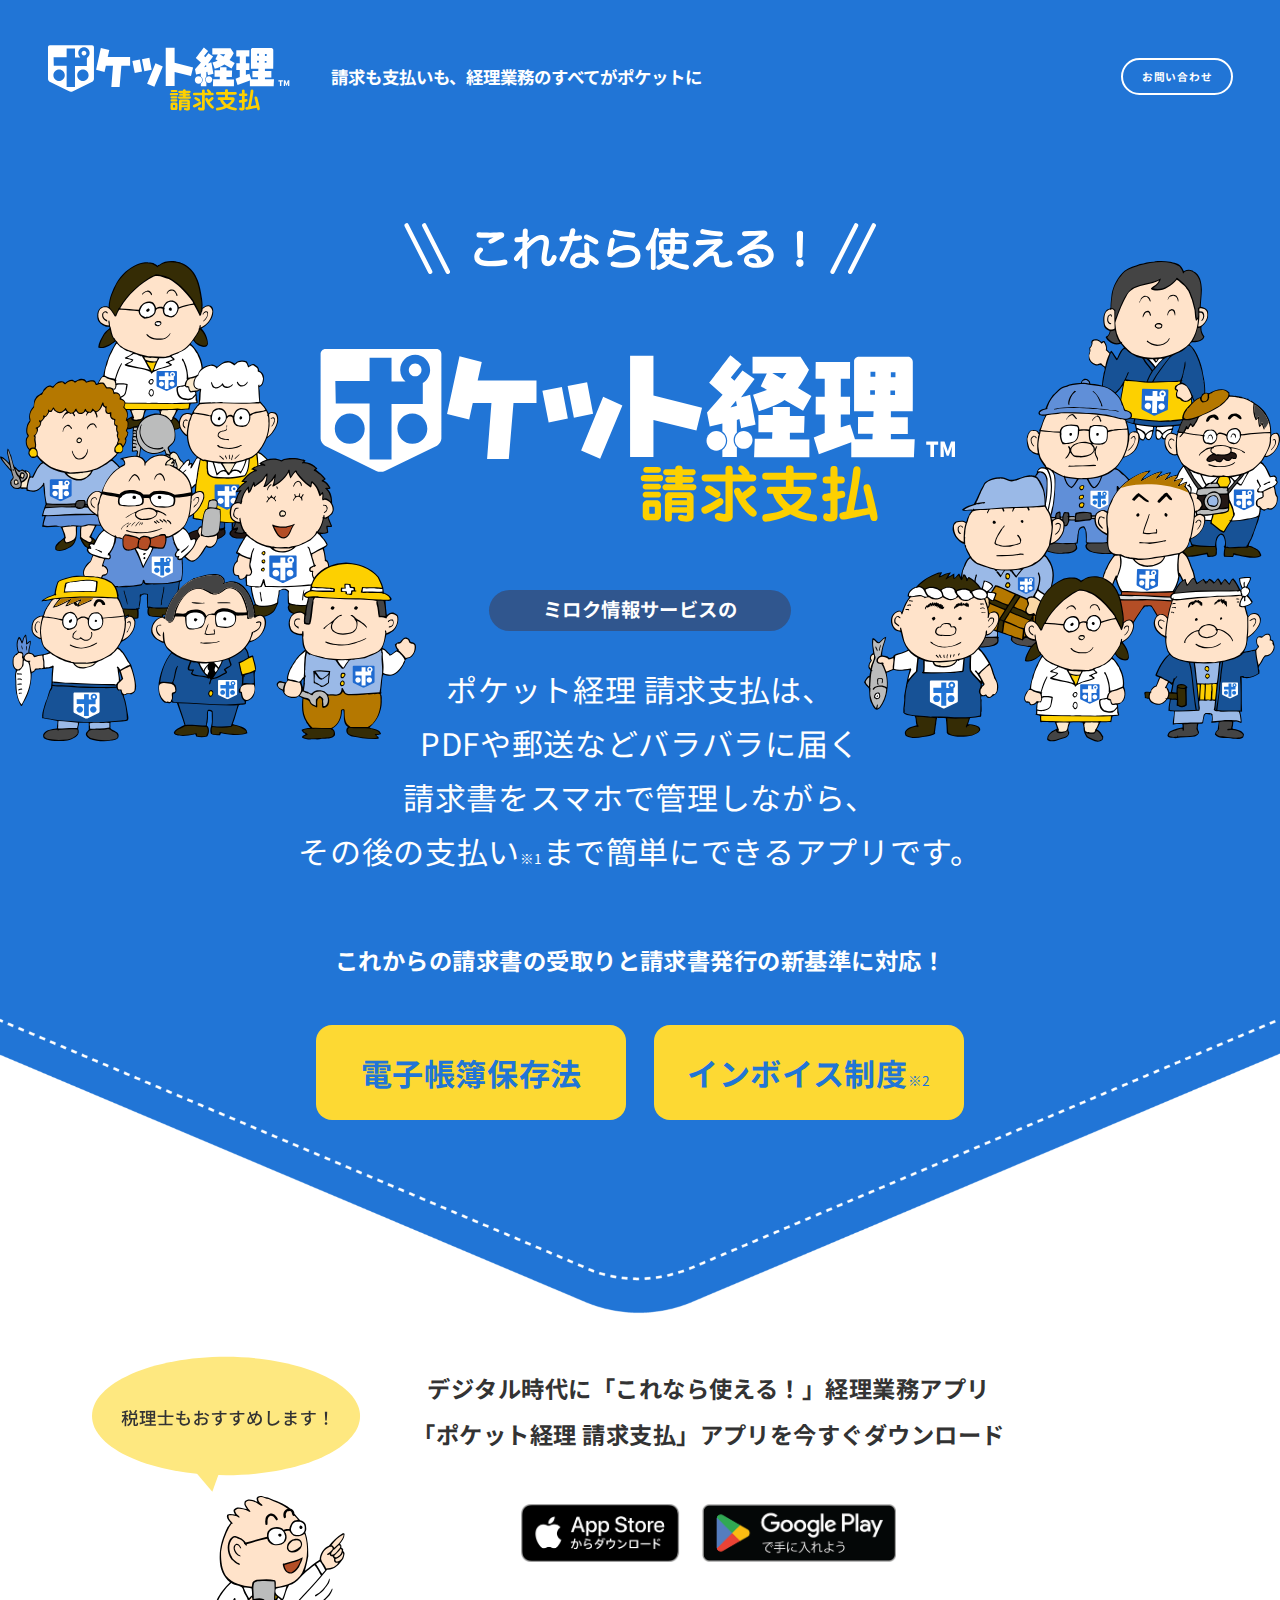
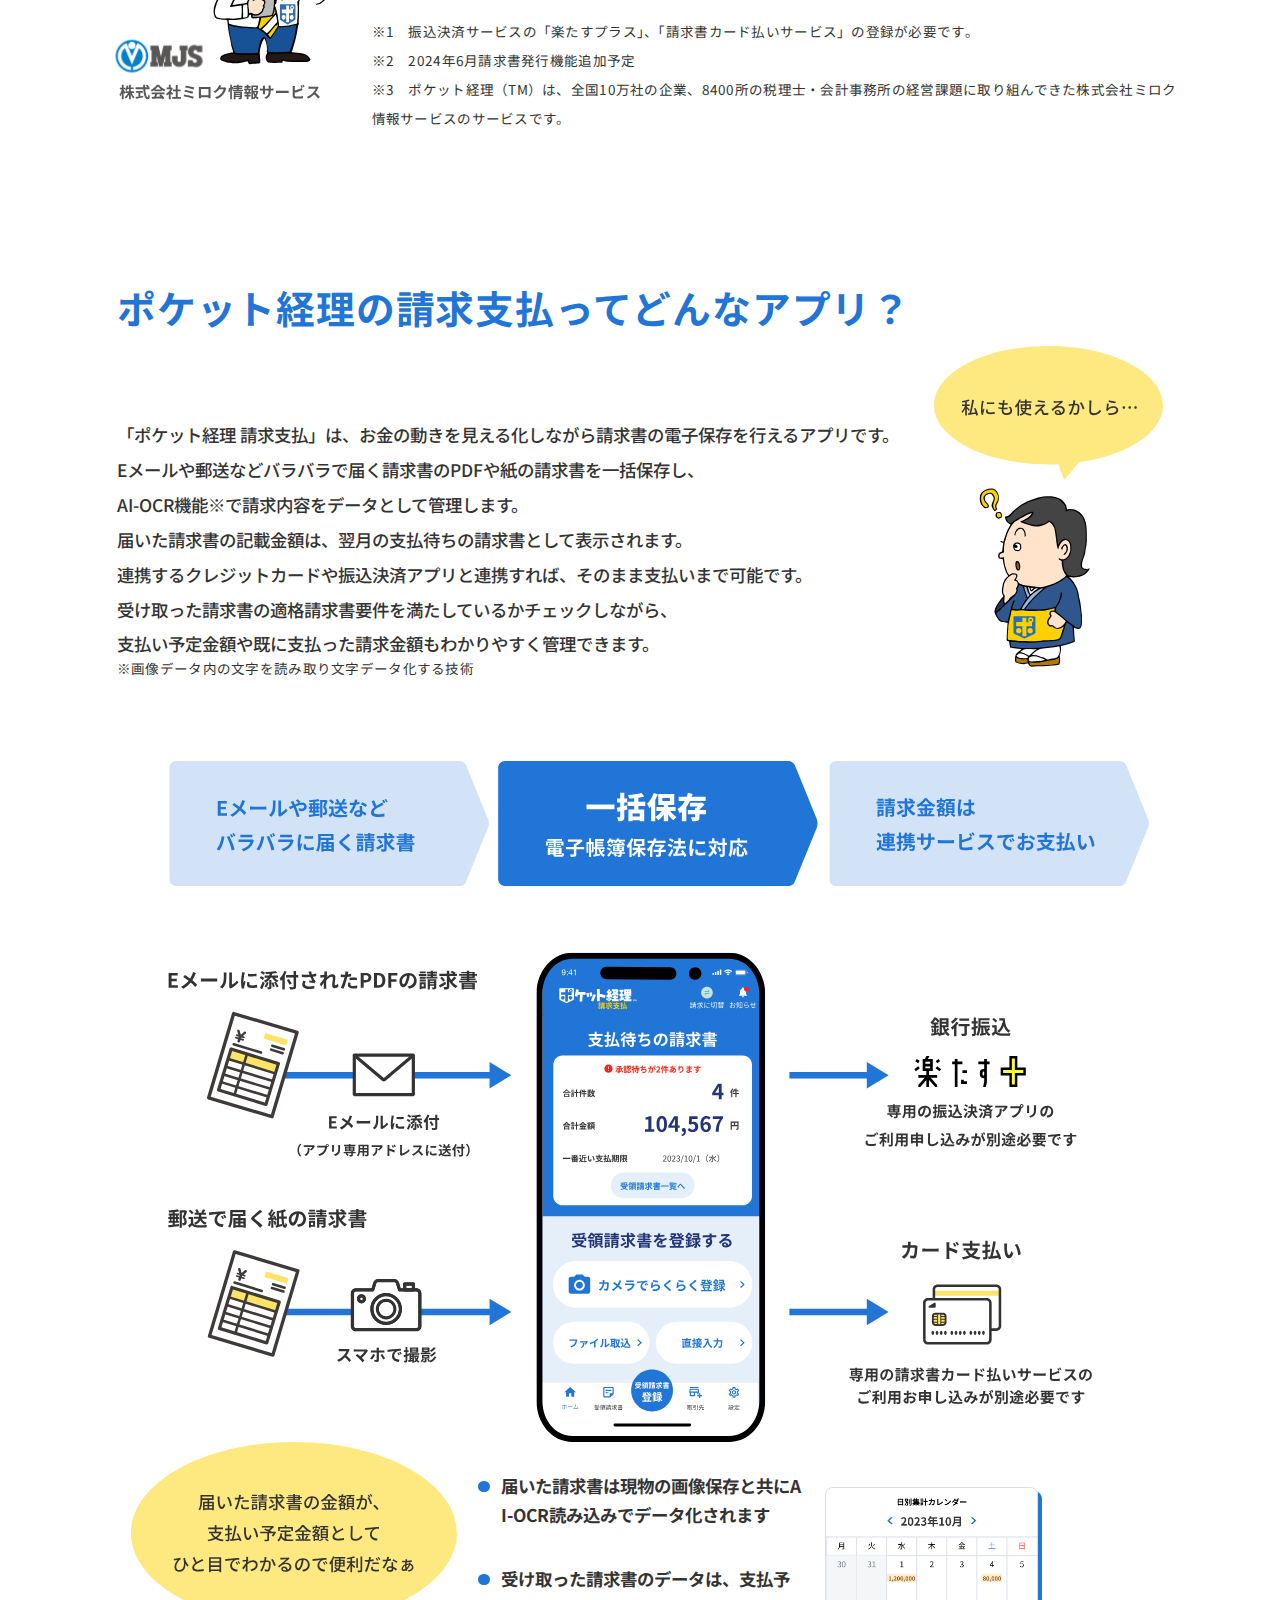
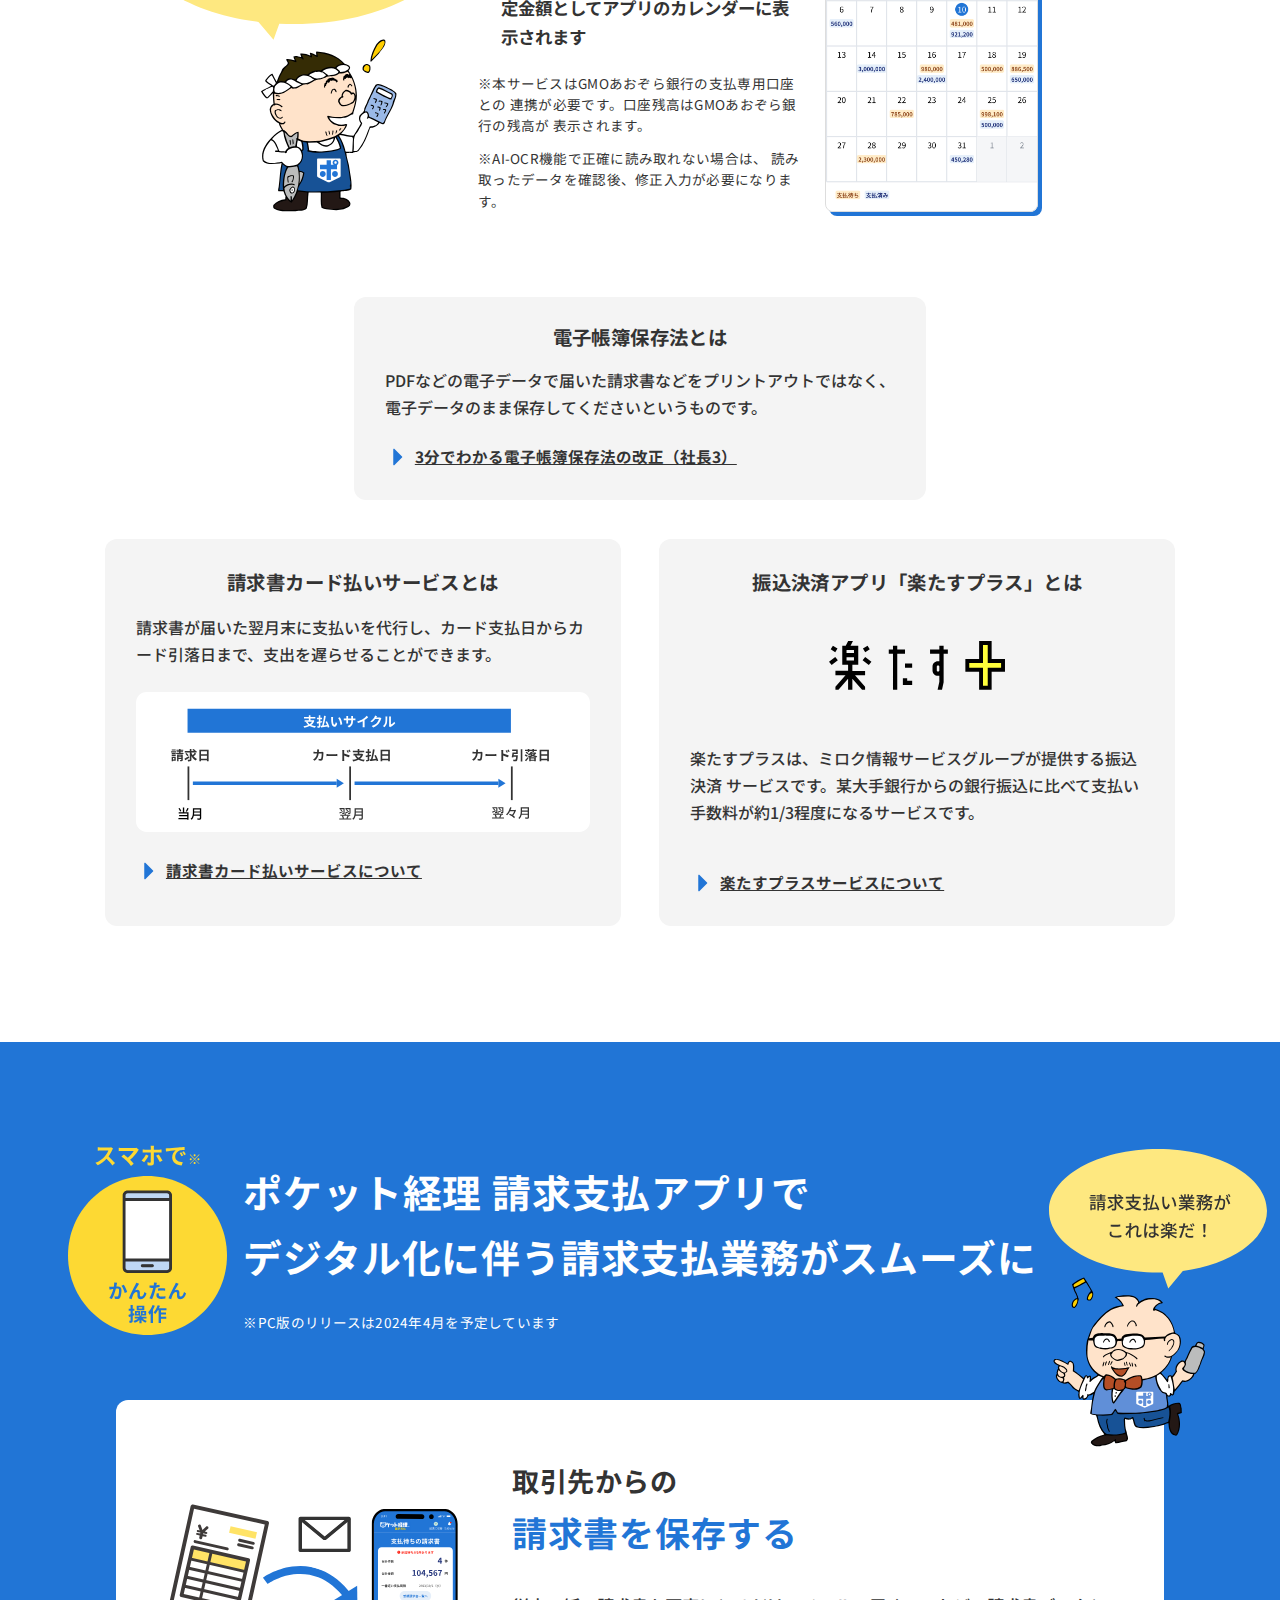
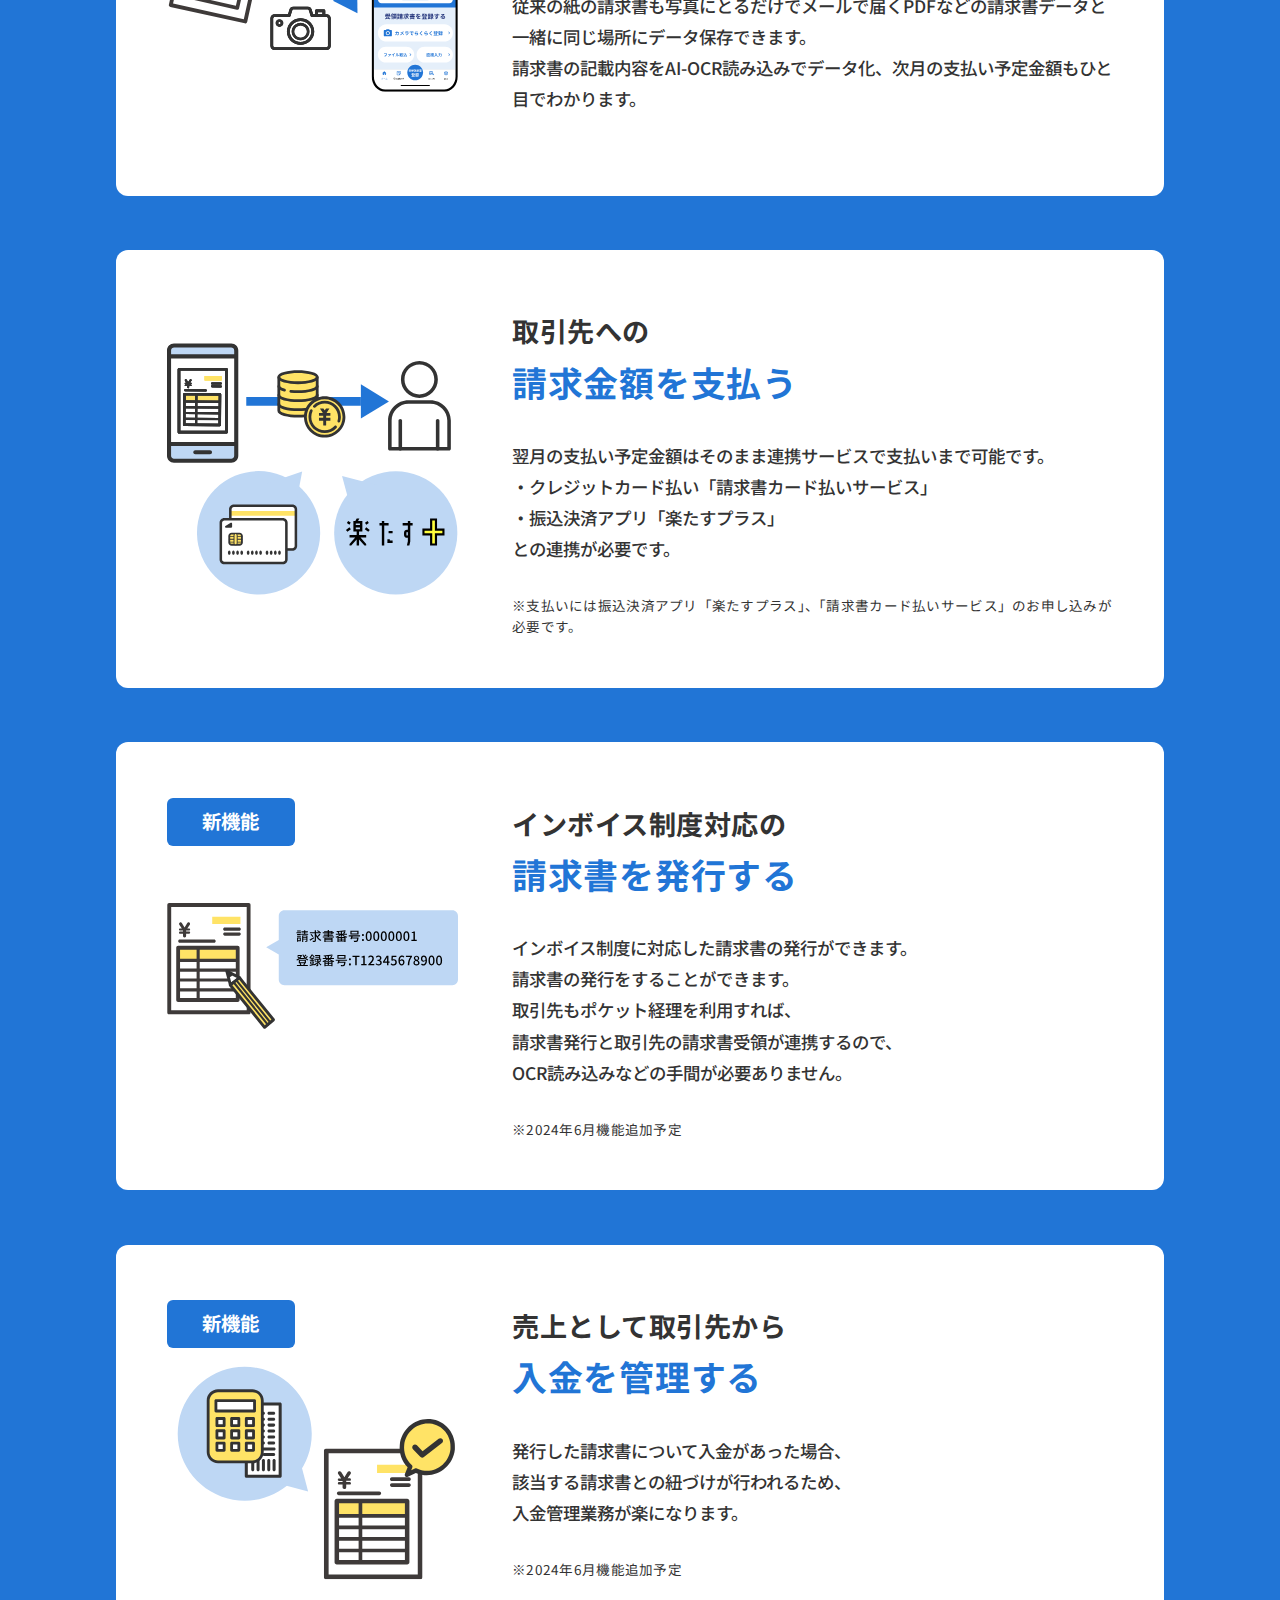
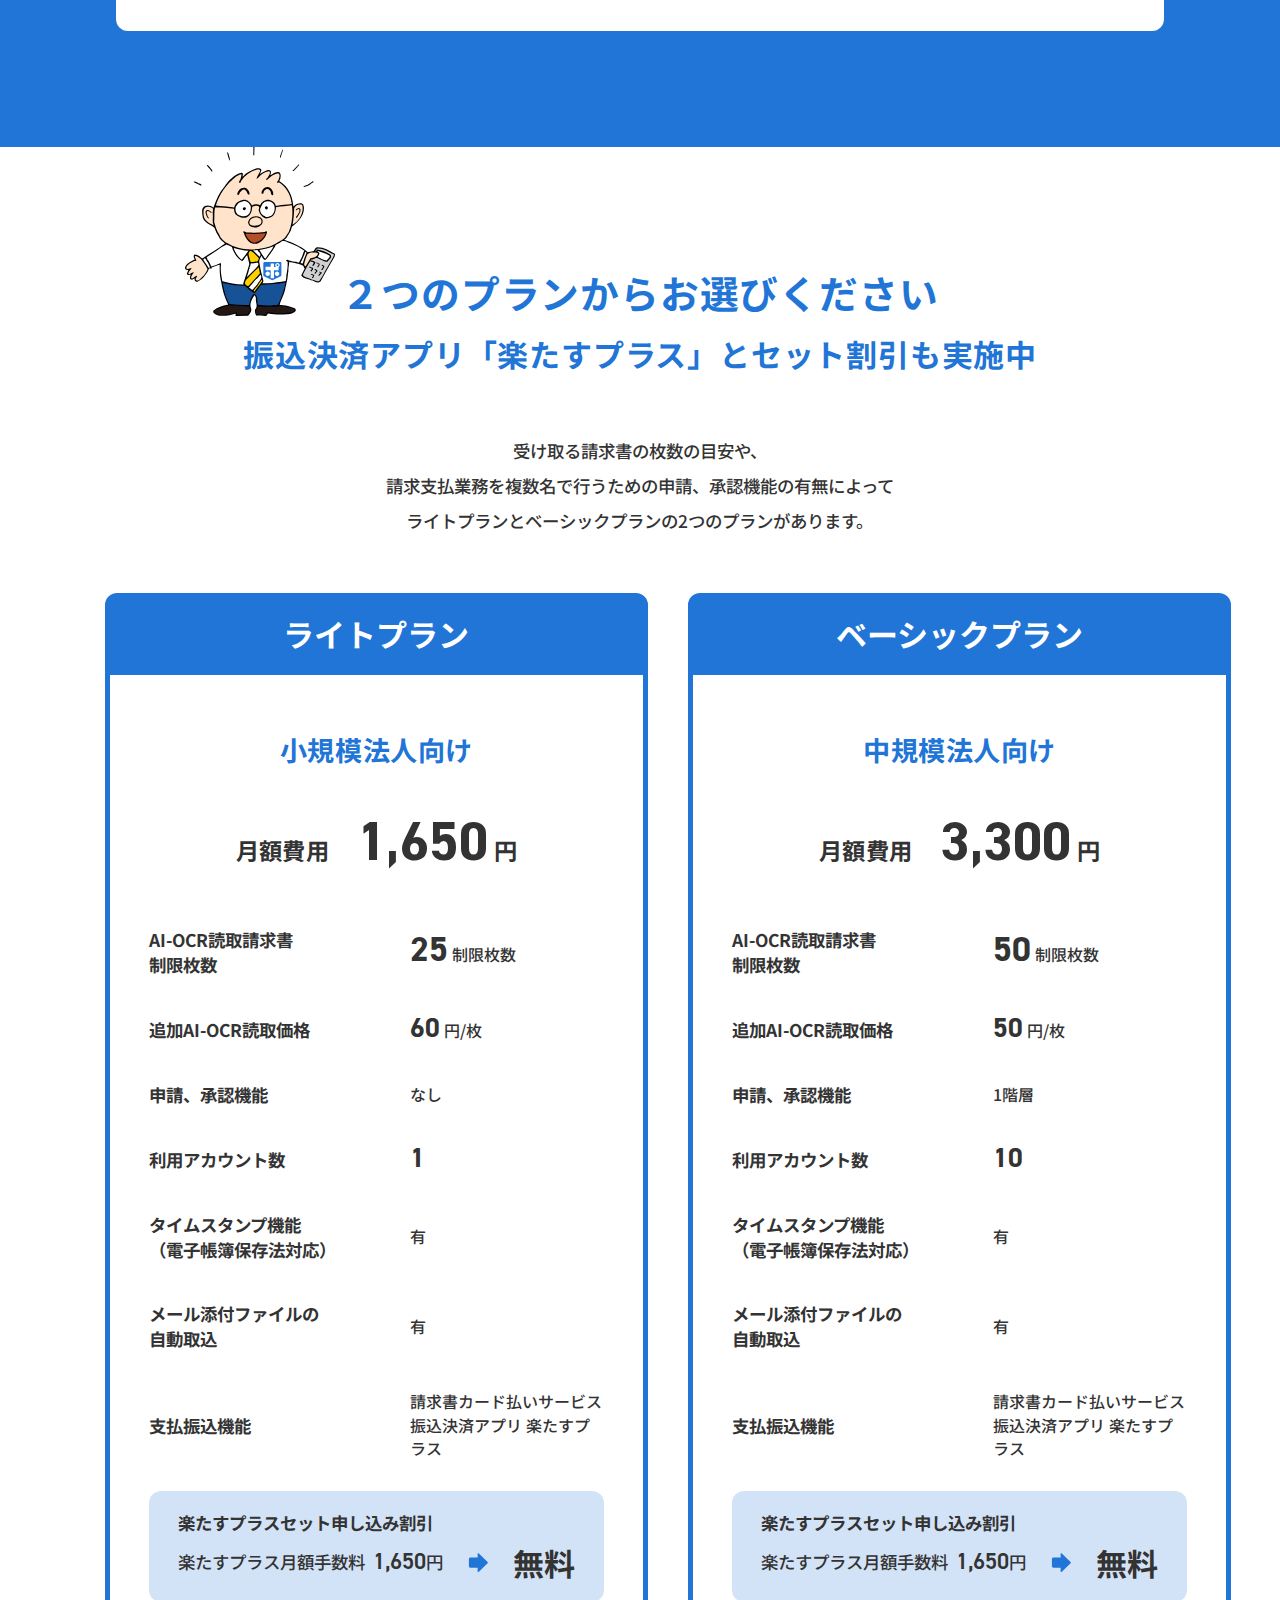
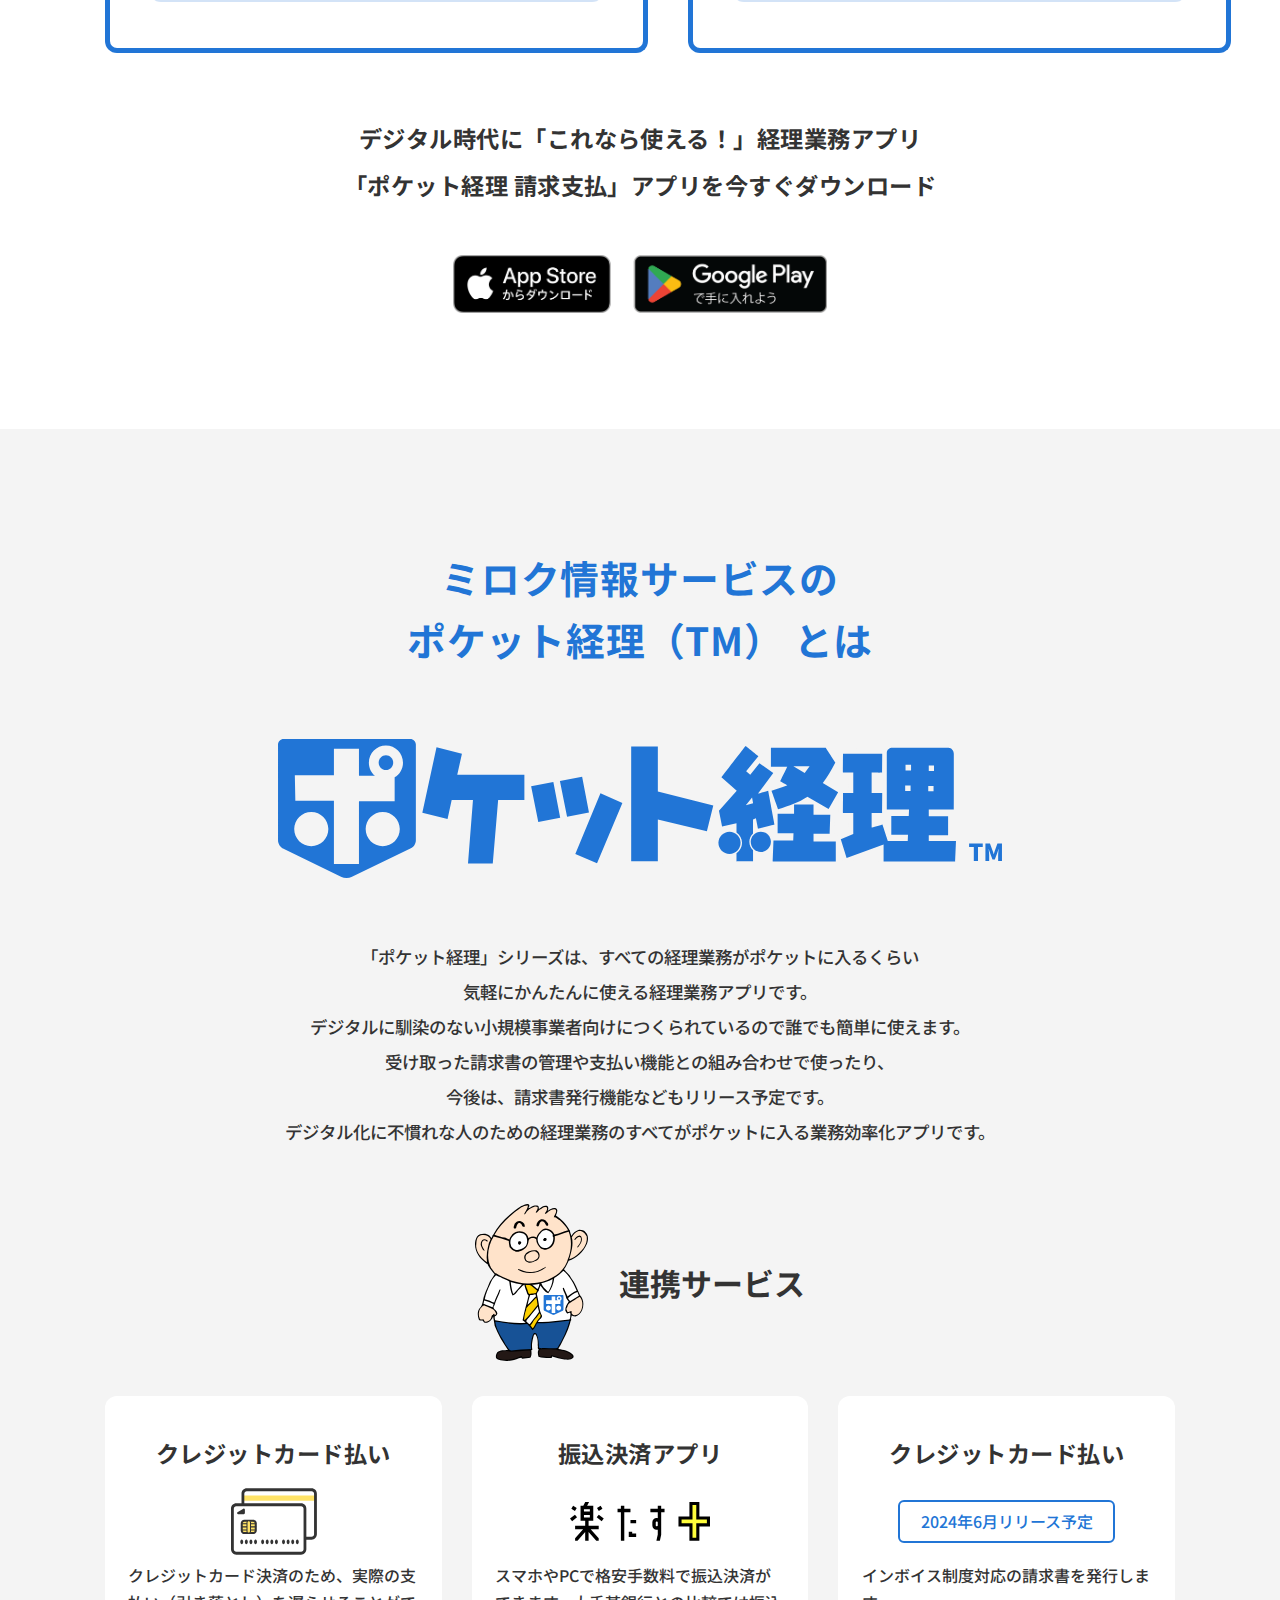
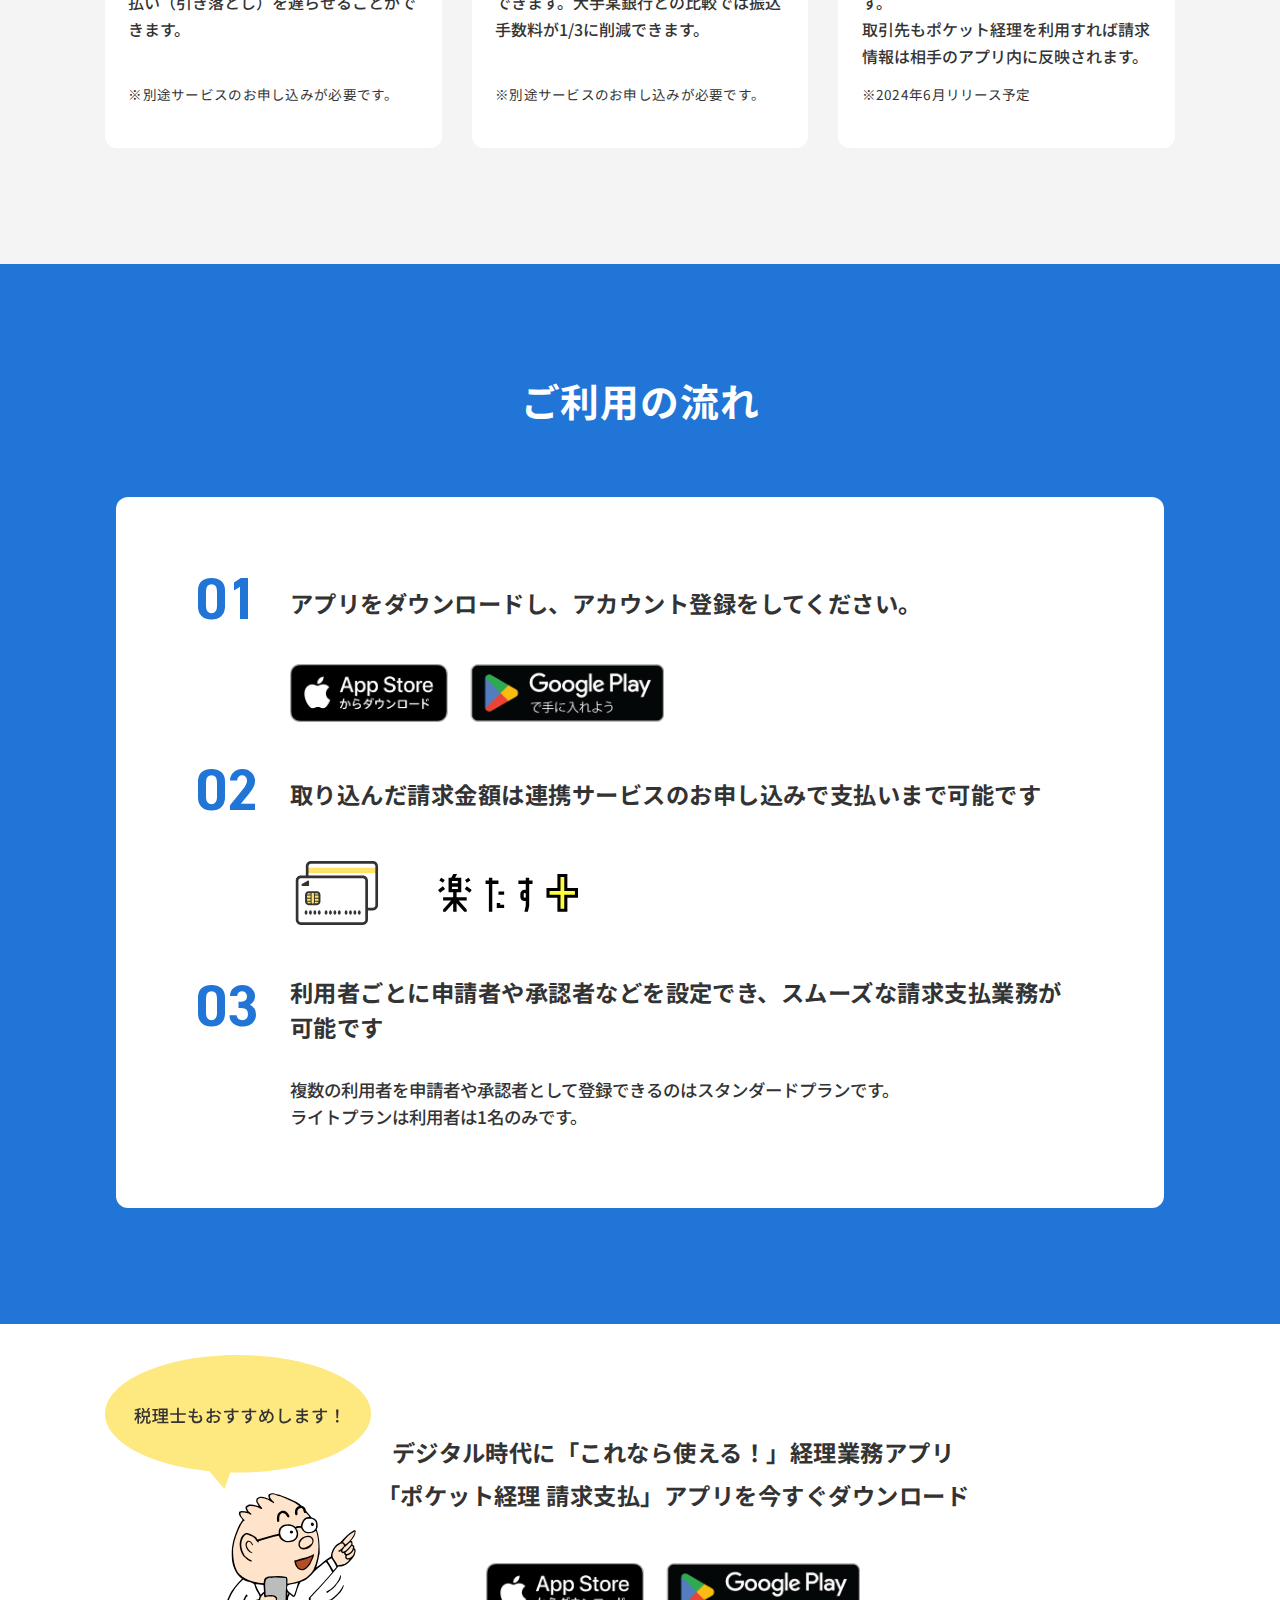
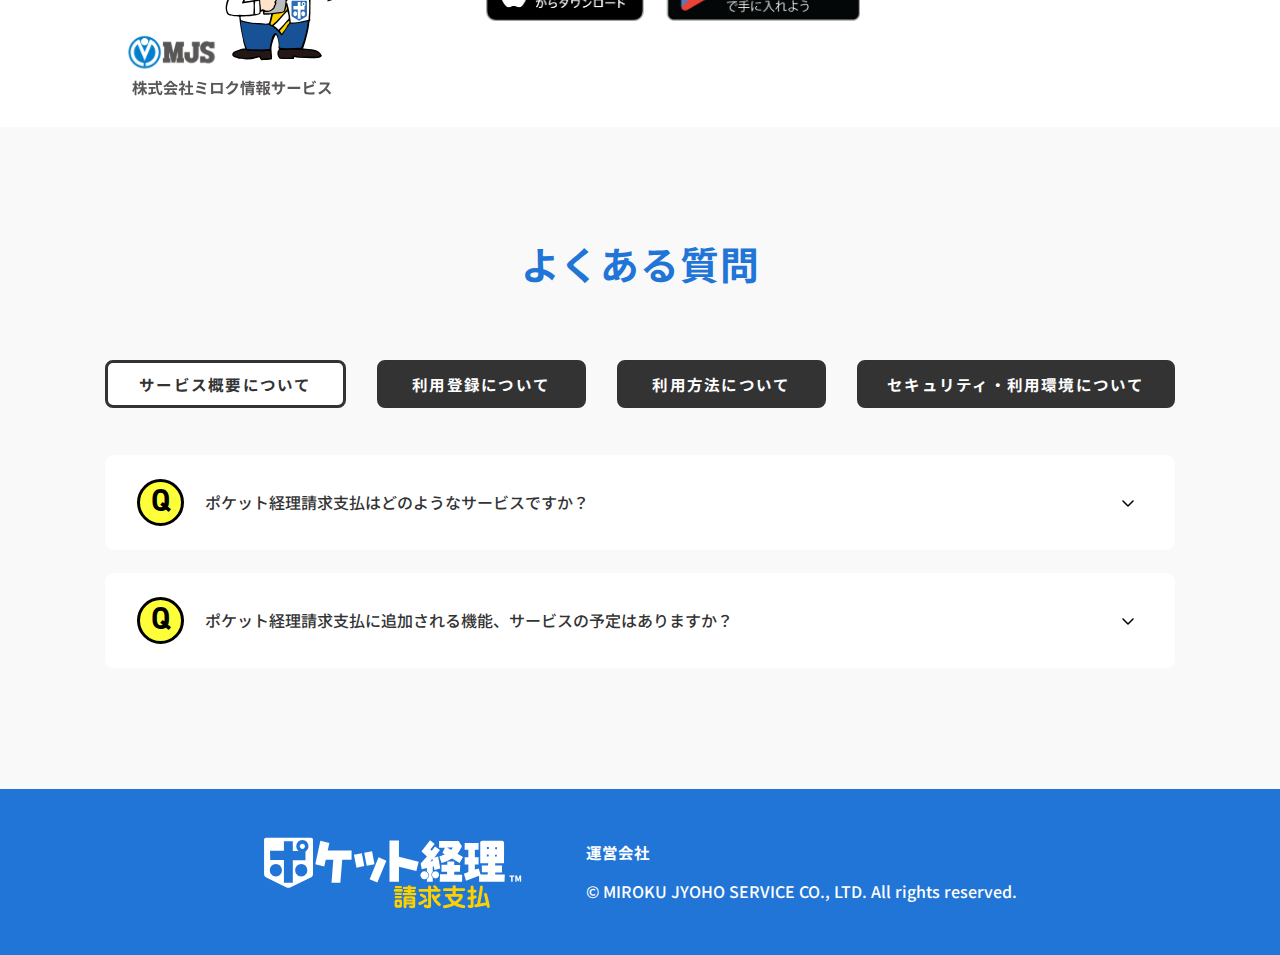
==== commit 18e30696: "202312011547" ====
--- a/index.html
+++ b/index.html
@@ -7,17 +7,17 @@
 	<meta name="viewport" content="width=device-width, initial-scale=1.0, shrink-to-fit=no">
 	<meta property="og:locale" content="ja_JP">
 	<!-- SEO Meta Tags -->
-	<meta name="keywords" content="中小企業のための振込決済アプリ楽たすプラス" />
-	<meta name="description" content="楽たすプラスは、デジタル化時代の支払い業務をかんたんに,お金の動きをわかりやすく,しかも、これまでの振込手数料が1/3になるサービスです。" />
+	<meta name="keywords" content="ポケット経理請求支払" />
+	<meta name="description" content="ポケット経理請求支払" />
 	<!-- OG Meta Tags to improve the way the post looks when you share the page on LinkedIn, Facebook, Google+ -->
-	<meta property="og:title" content="中小企業のための振込決済アプリ楽たすプラス" />
+	<meta property="og:title" content="ポケット経理請求支払" />
 	<meta property="og:image" content="" />
-	<meta property="og:site_name" content="中小企業のための振込決済アプリ楽たすプラス" />
-	<meta property="og:description" content="楽たすプラスは、デジタル化時代の支払い業務をかんたんに,お金の動きをわかりやすく,しかも、これまでの振込手数料が1/3になるサービスです。" />
+	<meta property="og:site_name" content="ポケット経理請求支払" />
+	<meta property="og:description" content="ポケット経理請求支払" />
 	<link rel="shortcut icon" href="./assets/img/favicon.svg">
 	<link rel="icon" type="image/png" href="./assets/img/favicon.svg">
 	<link rel="apple-touch-icon" type="image/png" href="./assets/img/favicon.svg">
-	<title>中小企業のための振込決済アプリ｜楽たすプラス</title>
+	<title>ポケット経理請求支払</title>
 	<link rel="stylesheet" href="assets/font/fonts.css">
 	<link rel="stylesheet" href="assets/css/reset.css">
 	<link rel="stylesheet" href="assets/css/common.css">
@@ -26,532 +26,614 @@
 </head>
 
 <body>
-	<header class="header">
+	<header class="common-header">
 		<div class="header-wrapper">
-			<h1 class="header-logo">
-				<a href="./index.html">
-					<img src="./assets/img/logo.svg" alt="rakutasu-plus">
-				</a>
-			</h1>
-			<div class="right-wrapper">
-				<p class="font-16-700 pc">今なら基本料金1,650円が3カ月無料！</p>
-				<a class="btn btn-yellow font-16-700" href=""><span>ご利用を<br class="sp">申し込む</span></a>
-				<a class="btn btn-black font-16-700" href="./contact-mail.html"><span>お問い<br class="sp">合わせ</span></a>
-				<a class="btn-login font-15-500" href="">
-					<img src="./assets/img/login.svg"><span>ログイン</span>
-				</a>
-			</div>
+			<div class="logo-desc">
+				<h1 class="header-logo">
+					<a href="./index.html">
+						<img src="./assets/img/pocketkeiri_logo.svg" alt="pocket-keiri">
+					</a>
+				</h1>
+				<p class="description font-18-700 pc">請求も支払いも、経理業務のすべてがポケットに</p>
+			</div>
+			<a class="btn btn-blue font-16-700" href="./contact.html"><span>お問い合わせ</span></a>
 		</div>
+		<p class="description font-18-700 sp">請求も支払いも、経理業務のすべてがポケットに</p>
 	</header>
-	<main class="top-page">
-		<section class="mainvisual" id="mainvisual">
-			<div class="left-wrapper">
-				<p class="font-32-700 part1">中小企業のための振込決済アプリ</p>
-				<p class="font-54-900 part2">振込手数料が<br class="sp"><span class="font-92-800">1/3</span><span
-						class="with-note">以下に！</span></p>
-				<p class="font-14-500 part3">※某大手ネットバンクとの振込手数料の比較例です。<br class="sp"><a href="#link-section5"
-						class="font-14-500">詳しくはこちら</a></p>
-				<div class="img-wrapper sp">
-					<img class="img1" src="./assets/img/main-image_sp.png">
+	<main class="front-page">
+		<div class="mainview">
+			<div class="center-part">
+				<img class="main-copy" src="./assets/img/main-copy.svg">
+				<img class="pocketkeiri-logo" src="./assets/img/pocketkeiri_logo.svg">
+				<img class="main-charaters-sp sp" src="./assets/img/main-characters_SP.svg">
+				<h3 class="service-label font-20-700">ミロク情報サービスの</h3>
+				<p class="description font-32-400">ポケット経理 請求支払は、<br>
+					PDFや郵送などバラバラに届く<br>
+					請求書をスマホで管理しながら、<br>
+					その後の支払い<span class="font-14-400">※1</span>まで<br class="sp">簡単にできるアプリです。
+				</p>
+				<p class="bottom-desc font-24-700">これからの請求書の受取りと請求書発行の<br class="sp">新基準に対応！</p>
+				<div class="btn-wrapper sp">
+					<p class="rect-yellow"><span>電子帳簿保存法</span></p>
+					<p class="rect-yellow"><span>インボイス制度</span><span class="font-14-400">※2</span></p>
 				</div>
-				<p class="font-20-500 part4">デジタル化時代の支払い業務をかんたんに<br>
-					お金の動きをわかりやすく<br>
-					しかも、これまでの振込手数料が1/3になるサービスです。
-				</p>
-				<div class="btn-wrapper">
-					<p class="font-18-700">＼今なら基本料金1,650円が3カ月無料！／</p>
-					<a class="btn btn-yellow-b font-24-700" href=""><span>ご利用を申し込む</span></a>
-				</div>
-			</div>
-			<img class="img1 pc" src="./assets/img/main-image.png">
-			<img class="img2 pc" src="./assets/img/mainvisual_bg1.png">
-			<img class="img2 sp" src="./assets/img/mainvisual_bg1-sp.png">
-			<img class="img3 pc" src="./assets/img/mainvisual_bg2.webp">
-		</section>
+			</div>
+			<img class="left-part pc" src="./assets/img/main-left.svg">
+			<img class="right-part pc" src="./assets/img/main-right.svg">
+		</div>
+		<div class="bottom-part">
+			<img src="./assets/img/main_pocket-bottom.png" class="pc">
+			<img src="./assets/img/pocket-bottom-SP.svg" class="sp">
+			<div class="btn-wrapper pc">
+				<p class="rect-yellow"><span>電子帳簿保存法</span></p>
+				<p class="rect-yellow"><span>インボイス制度</span><span class="font-14-400">※2</span></p>
+			</div>
+		</div>
+
 		<section class="section1">
 			<div class="container">
-				<img class="top-img" src="./assets/img/section1-img01.svg">
-				<div class="content-wrapper">
-					<div class="text-wrapper">
-						<h2 class="title font-32-700">業界最安値の振込手数料！<br>
-							操作が楽で画面も見やすい振込決済アプリ
-						</h2>
-						<p class="content font-18-500">
-							楽たすプラスを使えば、振込手数料は1件あたり145円！<br>
-							スマホやWebを使ってかんたんに操作できるので、デジタル化に対して
-							苦手意識のあった経営者様や経理のご担当者様も楽に使えます。<br>
-							取引先への支払い業務を安く、楽にし、見やすい画面で、
-							わかりやすい振込決済アプリです。<br>
-							※スマホ版は近日公開予定です
-						</p>
+				<img src="./assets/img/character_1.svg" class="left-img pc">
+				<img src="./assets/img/character-1_SP.svg" class="left-img sp">
+				<div class="right-wrapper">
+					<div class="app-desc">
+						<p class="desc font-24-700">
+							デジタル時代に<br class="sp">「これなら使える！」経理業務アプリ<br>
+							「ポケット経理 請求支払」アプリを<br class="sp">今すぐダウンロード
+						</p>
+						<img src="./assets/img/apps_button.png" class="apps-button">
+						<img src="./assets/img/mjs.svg" class="mjs sp">
 					</div>
-					<img class="left-img" src="./assets/img/section1-img02.png">
+					<p class="three-items font-14-400">
+						※1　振込決済サービスの「楽たすプラス」、「請求書カード払いサービス」の登録が必要です。<br>
+						※2　2024年6月請求書発行機能追加予定<br>
+						※3　ポケット経理（TM）は、全国10万社の企業、8400所の税理士・会計事務所の経営課題に取り組んできた株式会社ミロク情報サービスのサービスです。
+					</p>
 				</div>
 			</div>
 		</section>
+
 		<section class="section2">
 			<div class="container">
-				<h2 class="top-text font-32-700">
-					操作が簡単で承認機能もついてるから<br>
-					<div class="underline-wrapper">
-						振込専用のセカンド口座として
-						<div class="underline-text">
-							<div class="font-40-700">いつでもどこでも振込業務</div>
-							<span class="underline-14"></span>
-						</div>
-						が可能！
+				<div class="left-wrapper">
+					<div class="question-wrapper">
+						<h2 class="font-40-700 question">ポケット経理の<br class="sp">請求支払って<br class="sp">どんなアプリ？</h2>
+						<img class="right-img sp" src="./assets/img/character_2.svg">
 					</div>
-				</h2>
-
-				<div class="content-wrapper pc">
-					<div class="left-wrapper left-right">
-						<div class="item-wrapper">
-							<p class="font-22-700 yellow-pannel">届いた請求書に対して<br>1件145円の手数料でお振込み</p>
-							<div class="img-wrapper">
-								<img class="main-img" src="./assets/img/section2-img01.png">
-								<img class="mini-img mini-img1" src="./assets/img/mini-man01.png">
-							</div>
-						</div>
-						<div class="item-wrapper">
-							<p class="font-22-700 yellow-pannel">従業員にも渡せる<br>セカンド口座として幅広く活用</p>
-							<div class="img-wrapper">
-								<img class="main-img" src="./assets/img/section2-img02.png">
-								<img class="mini-img mini-img2" src="./assets/img/mini-man02.png">
-							</div>
-						</div>
+					<p class="content font-18-500">
+						「ポケット経理 請求支払」は、お金の動きを見える化しながら請求書の電子保存を行えるアプリです。<br>
+						Eメールや郵送などバラバラで届く請求書のPDFや紙の請求書を一括保存し、<br>
+						AI-OCR機能※で請求内容をデータとして管理します。<br>
+						届いた請求書の記載金額は、翌月の支払待ちの請求書として表示されます。<br>
+						連携するクレジットカードや振込決済アプリと連携すれば、そのまま支払いまで可能です。<br>
+						受け取った請求書の適格請求書要件を満たしているかチェックしながら、<br>
+						支払い予定金額や既に支払った請求金額もわかりやすく管理できます。<br>
+						<span class="font-14-400 pc">※画像データ内の文字を読み取り文字データ化する技術</span>
+					</p>
+				</div>
+				<img class="right-img pc" src="./assets/img/character_2.svg">
+			</div>
+		</section>
+
+		<section class="section3">
+			<div class="container">
+				<img class="pocket-graphic pc" src="./assets/img/pocket_graphic.svg">
+				<img class="pocket-graphic sp" src="./assets/img/pocket_graphic_SP.svg">
+				<p class="item1 item font-18-700 sp">
+					届いた請求書は現物の画像保存と共にAI-OCR読み込みでデータ化されます
+				</p>
+				<p class="item2 item font-18-700 sp">
+					受け取った請求書のデータは、支払予定金額としてアプリのカレンダーに表示されます
+				</p>
+				<div class="middle-wrapper">
+					<img class="left-img pc" src="./assets/img/character_3.svg">
+					<img class="left-img sp" src="./assets/img/character-3_SP.svg">
+					<div class="center">
+						<p class="item1 item font-18-700 pc">
+							届いた請求書は現物の画像保存と共にAI-OCR読み込みでデータ化されます
+						</p>
+						<p class="item2 item font-18-700 pc">
+							受け取った請求書のデータは、支払予定金額としてアプリのカレンダーに表示されます
+						</p>
+						<p class="desc1 desc font-14-400 pc">
+							※本サービスはGMOあおぞら銀行の支払専用口座との
+							連携が必要です。口座残高はGMOあおぞら銀行の残高が
+							表示されます。
+						</p>
+						<p class="desc2 desc font-14-400 pc">
+							※AI-OCR機能で正確に読み取れない場合は、
+							読み取ったデータを確認後、修正入力が必要になります。
+						</p>
 					</div>
-					<img src="./assets/img/app.png" class="pc">
-					<div class="right-wrapper left-right">
-						<div class="item-wrapper">
-							<p class="font-22-700 yellow-pannel">承認機能もついて<br>振込業務の分担も安心</p>
-							<div class="img-wrapper">
-								<img class="main-img" src="./assets/img/section2-img03.png">
-								<img class="mini-img mini-img3" src="./assets/img/mini-man03.png">
-							</div>
-						</div>
-						<div class="item-wrapper">
-							<p class="font-22-700 yellow-pannel">支払い予定金額と入金予定金額が<br>ひと目でわかる</p>
-							<div class="img-wrapper">
-								<img class="main-img" src="./assets/img/section2-img04.png">
-								<img class="mini-img mini-img4" src="./assets/img/mini-man04.png">
-							</div>
-						</div>
-						<p class="font-14-500 bottom-text pc">※入金予定は請求書管理アプリとの連携が別途必要です。</p>
+					<img class="right-img" src="./assets/img/app_calender.png">
+				</div>
+				<p class="desc1 desc font-14-400 sp">
+					※本サービスはGMOあおぞら銀行の支払専用口座との
+					連携が必要です。口座残高はGMOあおぞら銀行の残高が
+					表示されます。
+				</p>
+				<p class="desc2 desc font-14-400 sp">
+					※AI-OCR機能で正確に読み取れない場合は、
+					読み取ったデータを確認後、修正入力が必要になります。
+				</p>
+			</div>
+		</section>
+
+		<section class="section4">
+			<div class="container">
+				<div class="concept-pannel">
+					<h4 class="question font-20-700">電子帳簿保存法とは</h4>
+					<p class="content font-16-500">
+						PDFなどの電子データで届いた請求書などをプリントアウトではなく、<br class="pc">
+						電子データのまま保存してくださいというものです。
+					</p>
+					<a class="href-btn font-16-700" href="https://shacho3.jp/efficiency/31/" target="_blank">
+						<svg xmlns="http://www.w3.org/2000/svg" width="24" height="24" viewBox="0 0 24 24" fill="none">
+							<path
+								d="M17.0306 12.5307L9.53063 20.0307C9.42573 20.1357 9.29204 20.2073 9.14648 20.2362C9.00092 20.2652 8.85002 20.2504 8.71291 20.1936C8.57579 20.1368 8.45861 20.0405 8.37621 19.9171C8.29381 19.7936 8.24988 19.6485 8.25 19.5001V4.5001C8.24988 4.35168 8.29381 4.20656 8.37621 4.08312C8.45861 3.95967 8.57579 3.86345 8.71291 3.80664C8.85002 3.74982 9.00092 3.73497 9.14648 3.76396C9.29204 3.79294 9.42573 3.86447 9.53063 3.96948L17.0306 11.4695C17.1004 11.5391 17.1557 11.6218 17.1934 11.7129C17.2312 11.8039 17.2506 11.9015 17.2506 12.0001C17.2506 12.0987 17.2312 12.1963 17.1934 12.2873C17.1557 12.3784 17.1004 12.4611 17.0306 12.5307Z"
+								fill="#2175D6" />
+						</svg>
+						3分でわかる電子帳簿保存法の改正（社長3）
+					</a>
+				</div>
+				<div class="concepts-wrapper">
+					<div class="concept-item left-item">
+						<h4 class="question font-20-700">請求書カード払いサービスとは</h4>
+						<p class="description font-16-500">請求書が届いた翌月末に支払いを代行し、カード支払日からカード引落日まで、支出を遅らせることができます。</p>
+						<img class="payment-schedule" src="./assets/img/payment-schedule.svg">
+						<a class="href-btn font-16-700" href="" target="_blank">
+							<svg xmlns="http://www.w3.org/2000/svg" width="24" height="24" viewBox="0 0 24 24"
+								fill="none">
+								<path
+									d="M17.0306 12.5307L9.53063 20.0307C9.42573 20.1357 9.29204 20.2073 9.14648 20.2362C9.00092 20.2652 8.85002 20.2504 8.71291 20.1936C8.57579 20.1368 8.45861 20.0405 8.37621 19.9171C8.29381 19.7936 8.24988 19.6485 8.25 19.5001V4.5001C8.24988 4.35168 8.29381 4.20656 8.37621 4.08312C8.45861 3.95967 8.57579 3.86345 8.71291 3.80664C8.85002 3.74982 9.00092 3.73497 9.14648 3.76396C9.29204 3.79294 9.42573 3.86447 9.53063 3.96948L17.0306 11.4695C17.1004 11.5391 17.1557 11.6218 17.1934 11.7129C17.2312 11.8039 17.2506 11.9015 17.2506 12.0001C17.2506 12.0987 17.2312 12.1963 17.1934 12.2873C17.1557 12.3784 17.1004 12.4611 17.0306 12.5307Z"
+									fill="#2175D6" />
+							</svg>
+							請求書カード払いサービスについて
+						</a>
+					</div>
+					<div class="concept-item right-item">
+						<h4 class="question font-20-700">振込決済アプリ「楽たすプラス」とは</h4>
+						<img class="rakutasu-logo" src="./assets/img/rakutasu_logo.svg">
+						<p class="description font-16-500">楽たすプラスは、ミロク情報サービスグループが提供する振込決済
+							サービスです。某大手銀行からの銀行振込に比べて支払い手数料が約1/3程度になるサービスです。
+						</p>
+						<a class="href-btn font-16-700" href="https://lp.rakutasu-plus.com/" target="_blank">
+							<svg xmlns="http://www.w3.org/2000/svg" width="24" height="24" viewBox="0 0 24 24"
+								fill="none">
+								<path
+									d="M17.0306 12.5307L9.53063 20.0307C9.42573 20.1357 9.29204 20.2073 9.14648 20.2362C9.00092 20.2652 8.85002 20.2504 8.71291 20.1936C8.57579 20.1368 8.45861 20.0405 8.37621 19.9171C8.29381 19.7936 8.24988 19.6485 8.25 19.5001V4.5001C8.24988 4.35168 8.29381 4.20656 8.37621 4.08312C8.45861 3.95967 8.57579 3.86345 8.71291 3.80664C8.85002 3.74982 9.00092 3.73497 9.14648 3.76396C9.29204 3.79294 9.42573 3.86447 9.53063 3.96948L17.0306 11.4695C17.1004 11.5391 17.1557 11.6218 17.1934 11.7129C17.2312 11.8039 17.2506 11.9015 17.2506 12.0001C17.2506 12.0987 17.2312 12.1963 17.1934 12.2873C17.1557 12.3784 17.1004 12.4611 17.0306 12.5307Z"
+									fill="#2175D6" />
+							</svg>
+							楽たすプラスサービスについて
+						</a>
 					</div>
 				</div>
-
-				<div class="content-wrapper sp">
-					<img src="./assets/img/app.png" class="sp">
-					<div class="left-wrapper left-right">
-						<div class="item-wrapper">
-							<p class="font-22-700 yellow-pannel">届いた請求書に対して<br>1件145円の手数料でお振込み</p>
-							<div class="img-wrapper">
-								<img class="main-img" src="./assets/img/section2-img01.png">
-								<img class="mini-img mini-img1" src="./assets/img/mini-man01.png">
-							</div>
-						</div>
-						<div class="item-wrapper">
-							<p class="font-22-700 yellow-pannel">承認機能もついて<br>振込業務の分担も安心</p>
-							<div class="img-wrapper">
-								<img class="main-img" src="./assets/img/section2-img03.png">
-								<img class="mini-img mini-img3" src="./assets/img/mini-man03.png">
-							</div>
-						</div>
-					</div>
-					<div class="right-wrapper left-right">
-						<div class="item-wrapper">
-							<p class="font-22-700 yellow-pannel">従業員にも渡せる<br>セカンド口座として幅広く活用</p>
-							<div class="img-wrapper">
-								<img class="main-img" src="./assets/img/section2-img02.png">
-								<img class="mini-img mini-img2" src="./assets/img/mini-man02.png">
-							</div>
-						</div>
-						<div class="item-wrapper">
-							<p class="font-22-700 yellow-pannel">支払い予定金額と入金予定金額が<br>ひと目でわかる</p>
-							<div class="img-wrapper">
-								<img class="main-img" src="./assets/img/section2-img04.png">
-								<img class="mini-img mini-img4" src="./assets/img/mini-man04.png">
-							</div>
-						</div>
-						<p class="font-12-400 bottom-text sp">※入金予定は請求書管理アプリとの連携が別途必要です。</p>
-					</div>
-				</div>
-			</div>
-		</section>
-		<section class="section3">
+			</div>
+		</section>
+
+		<section class="section5">
 			<div class="container">
-				<h2 class="header-text font-36-700">こんなお悩みを持った経営者様、経理ご担当者様におすすめです</h2>
-				<ul class="content-list">
-					<li class="item">
-						<div class="card">
-							<h4 class="title font-20-700">
-								振込件数が多く<br>
-								<div class="underline-wrapper">
-									<div class="underline-text">
-										<div>毎月の振込手数料が高い</div>
-										<span class="underline-8"></span>
-									</div>
-								</div>
-							</h4>
-							<p class="font-18-500">楽たすプラスの振込手数料は、某メガバンク法人のネットバンク料金の1/3。振込件数が多ければ多いほど毎月の経費が削減できます。
-							</p>
-						</div>
+				<h2 class="head-text font-40-700">
+					ポケット経理 <br class="sp">請求支払アプリで<br>
+					デジタル化に伴う<br class="sp">請求支払業務がスムーズに
+					<span class="font-14-400 pc">
+						<br>
+						※PC版のリリースは2024年4月を予定しています
+					</span>
+					<img class="kantan-sousa" src="./assets/img/kantan-sousa.svg">
+					<img class="character-4 pc" src="./assets/img/character_4.svg">
+					<img class="character-4 sp" src="./assets/img/character-4_SP.svg">
+				</h2>
+				<ul class="pannel-list">
+					<li class="pannel-item">
+						<img src="./assets/img/feature-1.svg" class="feature-1 left-img pc">
+						<div class="right-wrapper">
+							<h3 class="font-36-700 top-text">
+								<span class="font-28-700">取引先からの</span><br>
+								請求書を保存する
+							</h3>
+							<img src="./assets/img/feature-1.svg" class="feature-1 left-img sp">
+							<p class="description font-18-500">
+								従来の紙の請求書も写真にとるだけでメールで届くPDFなどの請求書データと一緒に同じ場所にデータ保存できます。<br>
+								請求書の記載内容をAI-OCR読み込みでデータ化、次月の支払い予定金額もひと目でわかります。
+							</p>
+						</div>
+					</li>
+					<li class="pannel-item">
+						<img src="./assets/img/feature-2.svg" class="feature-2 left-img pc">
+						<div class="right-wrapper">
+							<h3 class="font-36-700 top-text">
+								<span class="font-28-700">取引先への</span><br>
+								請求金額を支払う
+							</h3>
+							<img src="./assets/img/feature-2.svg" class="feature-2 left-img sp">
+							<p class="description font-18-500">
+								翌月の支払い予定金額はそのまま連携サービスで支払いまで可能です。<br>
+								・クレジットカード払い「請求書カード払いサービス」<br>
+								・振込決済アプリ「楽たすプラス」<br>
+								との連携が必要です。
+							</p>
+							<span class="font-14-400">
+								※支払いには振込決済アプリ「楽たすプラス」、「請求書カード払いサービス」のお申し込みが必要です。
+							</span>
+						</div>
+					</li>
+					<li class="pannel-item">
 						<div class="img-wrapper">
-							<img src="./assets/img/nayami1_image.png">
-						</div>
-					</li>
-					<li class="item">
-						<div class="card">
-							<h4 class="title font-20-700">
-								振込業務を分担したいけど<br>
-								<div class="underline-wrapper">
-									<div class="underline-text">
-										<div>銀行口座の共有は心配</div>
-										<span class="underline-8"></span>
-									</div>
-								</div>
-							</h4>
-							<p class="font-18-500">楽たすプラスにあらかじめ必要分の資金を移動させることで、特定の振込業務を分担することができます。承認機能もついて安心です。
-							</p>
-						</div>
+							<span class="new-label font-20-700">新機能</span>
+							<img src="./assets/img/feature-3.svg" class="feature-3 left-img">
+							<h3 class="font-36-700 top-text sp">
+								<span class="font-28-700">インボイス制度対応の</span><br>
+								請求書を発行する
+							</h3>
+						</div>
+						<div class="right-wrapper">
+							<h3 class="font-36-700 top-text pc">
+								<span class="font-28-700">インボイス制度対応の</span><br>
+								請求書を発行する
+							</h3>
+							<p class="description font-18-500">
+								インボイス制度に対応した請求書の発行ができます。<br>
+								請求書の発行をすることができます。<br>
+								取引先もポケット経理を利用すれば、<br>
+								請求書発行と取引先の請求書受領が連携するので、<br>
+								OCR読み込みなどの手間が必要ありません。
+							</p>
+							<span class="font-14-400">
+								※2024年6月機能追加予定
+							</span>
+						</div>
+					</li>
+					<li class="pannel-item">
 						<div class="img-wrapper">
-							<img src="./assets/img/nayami2_image.png">
-						</div>
-					</li>
-					<li class="item">
-						<div class="card">
-							<h4 class="title font-20-700">
-								振込業務の効率化をしたいけど、<br>
-								<div class="underline-wrapper">
-									<div class="underline-text">
-										<div>難しい操作は苦手</div>
-										<span class="underline-8"></span>
-									</div>
-								</div>
-							</h4>
-							<p class="font-18-500">画面操作だけではなく、ファイル取込みにも対応しています。毎月決まった支払いはCSVファイルの支払日を変更して取り込むだけで簡単に振込みが完了します。</p>
-						</div>
-						<div class="img-wrapper">
-							<img src="./assets/img/nayami3_image.png">
+							<span class="new-label font-20-700">新機能</span>
+							<img src="./assets/img/feature-4.svg" class="feature-4 left-img">
+							<h3 class="font-36-700 top-text sp">
+								<span class="font-28-700">売上として取引先から</span><br>
+								入金を管理する
+							</h3>
+						</div>
+						<div class="right-wrapper">
+							<h3 class="font-36-700 top-text pc">
+								<span class="font-28-700">売上として取引先から</span><br>
+								入金を管理する
+							</h3>
+							<p class="description font-18-500">
+								発行した請求書について入金があった場合、<br>
+								該当する請求書との紐づけが行われるため、<br>
+								入金管理業務が楽になります。
+							</p>
+							<span class="font-14-400">
+								※2024年6月機能追加予定
+							</span>
 						</div>
 					</li>
 				</ul>
 			</div>
 		</section>
-		<section class="section4">
+
+		<section class="section6">
 			<div class="container">
-				<h2 class="font-32-700 head-text">会社の支払い業務に関する<br class="pc">
-					手数料も<br class="sp">手間も大きく削減できます</h2>
-				<div class="type1-wrapper type-wrapper">
-					<img src="./assets/img/section4-img01.png">
-					<div class="content-wrapper">
-						<h4 class="title font-24-700">
-							<div class="underline-wrapper">
-								<div class="underline-text">
-									<div>振込決済は複数の担当者が実行可能</div>
-									<span class="underline-8"></span>
+				<h2 class="head-text font-40-700">
+					<img src="./assets/img/character_5.svg">
+					２つのプランから<br class="sp">お選びください<br>
+					<span class="font-32-700">
+						振込決済アプリ「楽たすプラス」と<br class="sp">セット割引も実施中
+					</span>
+				</h2>
+				<p class="head-desc font-18-500">
+					受け取る請求書の枚数の目安や、<br class="pc">
+					請求支払業務を複数名で行うための申請、承認機能の有無によって<br class="pc">
+					ライトプランとベーシックプランの2つのプランがあります。
+				</p>
+				<ul class="cards">
+					<li class="card">
+						<h3 class="title font-32-700">ライトプラン</h3>
+						<div class="content">
+							<h4 class="head-text font-28-700">小規模法人向け</h4>
+							<p class="price font-24-700">
+								月額費用&nbsp;&nbsp;&nbsp;&nbsp;
+								<span class="font-56-700-din">1,650</span>
+								円
+							</p>
+							<ul class="table">
+								<li class="record">
+									<p class="key font-18-700">
+										AI-OCR読取請求書<br>
+										制限枚数
+									</p>
+									<p class="value font-16-500">
+										<span class="font-36-700-din">25</span>&nbsp;制限枚数
+									</p>
+								</li>
+								<li class="record">
+									<p class="key font-18-700">
+										追加AI-OCR読取価格
+									</p>
+									<p class="value font-16-500">
+										<span class="font-28-700-din">60</span>&nbsp;円/枚
+									</p>
+								</li>
+								<li class="record">
+									<p class="key font-18-700">
+										申請、承認機能
+									</p>
+									<p class="value font-16-500">
+										なし
+									</p>
+								</li>
+								<li class="record">
+									<p class="key font-18-700">
+										利用アカウント数
+									</p>
+									<p class="value font-16-500">
+										<span class="font-28-700-din">1</span>
+									</p>
+								</li>
+								<li class="record">
+									<p class="key font-18-700">
+										タイムスタンプ機能<br>
+										（電子帳簿保存法対応）
+									</p>
+									<p class="value font-16-500">
+										有
+									</p>
+								</li>
+								<li class="record">
+									<p class="key font-18-700">
+										メール添付ファイルの<br>
+										自動取込
+									</p>
+									<p class="value font-16-500">
+										有
+									</p>
+								</li>
+								<li class="record">
+									<p class="key font-18-700">
+										支払振込機能
+									</p>
+									<p class="value font-16-500">
+										請求書カード払いサービス<br>
+										振込決済アプリ 楽たすプラス
+									</p>
+								</li>
+							</ul>
+							<div class="bottom-pannel">
+								<p class="font-18-700">楽たすプラスセット申し込み割引</p>
+								<p class="font-18-500 sp">
+									楽たすプラス月額手数料
+								</p>
+								<div class="wrapper">
+									<p class="font-18-500 pc">
+										楽たすプラス月額手数料&nbsp;&nbsp;<span class="font-24-600-din">1,650</span>円  
+									</p>
+									<p class="font-18-500 sp">
+										<span class="font-24-600-din">1,650</span>円  
+									</p>
+									<svg xmlns="http://www.w3.org/2000/svg" width="32" height="32" viewBox="0 0 32 32"
+										fill="none">
+										<path
+											d="M29.7075 16.7073L17.7075 28.7073C17.5676 28.8473 17.3894 28.9427 17.1953 28.9813C17.0012 29.02 16.8 29.0002 16.6172 28.9244C16.4344 28.8487 16.2782 28.7204 16.1683 28.5558C16.0584 28.3912 15.9998 28.1977 16 27.9998V22.9998H6C5.46957 22.9998 4.96086 22.7891 4.58579 22.414C4.21071 22.039 4 21.5302 4 20.9998V10.9998C4 10.4694 4.21071 9.96067 4.58579 9.5856C4.96086 9.21053 5.46957 8.99981 6 8.99981H16V3.99981C15.9998 3.80192 16.0584 3.60842 16.1683 3.44383C16.2782 3.27923 16.4344 3.15094 16.6172 3.07519C16.8 2.99944 17.0012 2.97963 17.1953 3.01828C17.3894 3.05693 17.5676 3.1523 17.7075 3.29231L29.7075 15.2923C29.8005 15.3852 29.8742 15.4955 29.9246 15.6169C29.9749 15.7383 30.0008 15.8684 30.0008 15.9998C30.0008 16.1312 29.9749 16.2614 29.9246 16.3828C29.8742 16.5041 29.8005 16.6144 29.7075 16.7073Z"
+											fill="#2175D6" />
+									</svg>
+									<span class="font-32-700">無料</span>
 								</div>
 							</div>
-							<div class="underline-wrapper">
-								<div class="underline-text">
-									<div>承認機能で安全</div>
-									<span class="underline-8"></span>
+						</div>
+					</li>
+					<li class="card">
+						<h3 class="title font-32-700">ベーシックプラン</h3>
+						<div class="content">
+							<h4 class="head-text font-28-700">中規模法人向け</h4>
+							<p class="price font-24-700">
+								月額費用&nbsp;&nbsp;&nbsp;&nbsp;
+								<span class="font-56-700-din">3,300</span>
+								円
+							</p>
+							<ul class="table">
+								<li class="record">
+									<p class="key font-18-700">
+										AI-OCR読取請求書<br>
+										制限枚数
+									</p>
+									<p class="value font-16-500">
+										<span class="font-36-700-din">50</span>&nbsp;制限枚数
+									</p>
+								</li>
+								<li class="record">
+									<p class="key font-18-700">
+										追加AI-OCR読取価格
+									</p>
+									<p class="value font-16-500">
+										<span class="font-28-700-din">50</span>&nbsp;円/枚
+									</p>
+								</li>
+								<li class="record">
+									<p class="key font-18-700">
+										申請、承認機能
+									</p>
+									<p class="value font-16-500">
+										1階層
+									</p>
+								</li>
+								<li class="record">
+									<p class="key font-18-700">
+										利用アカウント数
+									</p>
+									<p class="value font-16-500">
+										<span class="font-28-700-din">10</span>
+									</p>
+								</li>
+								<li class="record">
+									<p class="key font-18-700">
+										タイムスタンプ機能<br>
+										（電子帳簿保存法対応）
+									</p>
+									<p class="value font-16-500">
+										有
+									</p>
+								</li>
+								<li class="record">
+									<p class="key font-18-700">
+										メール添付ファイルの<br>
+										自動取込
+									</p>
+									<p class="value font-16-500">
+										有
+									</p>
+								</li>
+								<li class="record">
+									<p class="key font-18-700">
+										支払振込機能
+									</p>
+									<p class="value font-16-500">
+										請求書カード払いサービス<br>
+										振込決済アプリ 楽たすプラス
+									</p>
+								</li>
+							</ul>
+							<div class="bottom-pannel">
+								<p class="font-18-700">楽たすプラスセット申し込み割引</p>
+								<p class="font-18-500 sp">
+									楽たすプラス月額手数料
+								</p>
+								<div class="wrapper">
+									<p class="font-18-500 pc">
+										楽たすプラス月額手数料&nbsp;&nbsp;<span class="font-24-600-din">1,650</span>円  
+									</p>
+									<p class="font-18-500 sp">
+										<span class="font-24-600-din">1,650</span>円  
+									</p>
+									<svg xmlns="http://www.w3.org/2000/svg" width="32" height="32" viewBox="0 0 32 32"
+										fill="none">
+										<path
+											d="M29.7075 16.7073L17.7075 28.7073C17.5676 28.8473 17.3894 28.9427 17.1953 28.9813C17.0012 29.02 16.8 29.0002 16.6172 28.9244C16.4344 28.8487 16.2782 28.7204 16.1683 28.5558C16.0584 28.3912 15.9998 28.1977 16 27.9998V22.9998H6C5.46957 22.9998 4.96086 22.7891 4.58579 22.414C4.21071 22.039 4 21.5302 4 20.9998V10.9998C4 10.4694 4.21071 9.96067 4.58579 9.5856C4.96086 9.21053 5.46957 8.99981 6 8.99981H16V3.99981C15.9998 3.80192 16.0584 3.60842 16.1683 3.44383C16.2782 3.27923 16.4344 3.15094 16.6172 3.07519C16.8 2.99944 17.0012 2.97963 17.1953 3.01828C17.3894 3.05693 17.5676 3.1523 17.7075 3.29231L29.7075 15.2923C29.8005 15.3852 29.8742 15.4955 29.9246 15.6169C29.9749 15.7383 30.0008 15.8684 30.0008 15.9998C30.0008 16.1312 29.9749 16.2614 29.9246 16.3828C29.8742 16.5041 29.8005 16.6144 29.7075 16.7073Z"
+											fill="#2175D6" />
+									</svg>
+									<span class="font-32-700">無料</span>
 								</div>
 							</div>
-						</h4>
-						<p class="font-18-500">面倒な毎月の振込業務を複数の担当で分担できます。承認機能は二段階（第一承認者、第二承認者）まで可能なので安心です。</p>
+						</div>
+					</li>
+				</ul>
+				<p class="bottom-desc font-24-700">
+					デジタル時代に<br class="sp">「これなら使える！」経理業務アプリ<br>
+					「ポケット経理 請求支払」アプリを<br class="sp">今すぐダウンロード
+				</p>
+				<img class="bottom-img" src="./assets/img/apps_button.png">
+			</div>
+		</section>
+
+		<section class="section7">
+			<div class="container">
+				<h2 class="head-text font-40-700">
+					ミロク情報サービスの<br>
+					ポケット経理（TM） とは
+				</h2>
+				<img class="pocket_logo" src="./assets/img/pocket-logo.svg">
+				<p class="main-desc font-18-500">
+					「ポケット経理」シリーズは、すべての経理業務がポケットに入るくらい<br class="pc">
+					気軽にかんたんに使える経理業務アプリです。<br>
+					デジタルに馴染のない小規模事業者向けにつくられているので誰でも簡単に使えます。<br>
+					受け取った請求書の管理や支払い機能との組み合わせで使ったり、<br class="pc">
+					今後は、請求書発行機能などもリリース予定です。<br>
+					デジタル化に不慣れな人のための経理業務のすべてがポケットに入る業務効率化アプリです。
+				</p>
+				<div class="service-wrapper">
+					<div class="title font-32-700">
+						<img src="./assets/img/character_6.svg">
+						連携サービス
 					</div>
+					<ul class="cards">
+						<li class="card">
+							<h5 class="label font-24-700">クレジットカード払い</h5>
+							<div class="wrapper">
+								<img class="card-img" src="./assets/img/card.svg">
+							</div>
+							<p class="card-desc font-16-500">
+								クレジットカード決済のため、実際の支払い（引き落とし）を遅らせることができます。
+							</p>
+							<p class="note font-14-400">※別途サービスのお申し込みが必要です。</p>
+						</li>
+						<li class="card">
+							<h5 class="label font-24-700">振込決済アプリ</h5>
+							<div class="wrapper">
+								<img class="rakutasu-img" src="./assets/img/rakutasu_logo.svg">
+							</div>
+							<p class="card-desc font-16-500">
+								スマホやPCで格安手数料で振込決済ができます。大手某銀行との比較では振込手数料が1/3に削減できます。
+							</p>
+							<p class="note font-14-400">※別途サービスのお申し込みが必要です。</p>
+						</li>
+						<li class="card">
+							<h5 class="label font-24-700">クレジットカード払い</h5>
+							<div class="wrapper">
+								<p class="rect-text font-16-500">2024年6月リリース予定</p>
+							</div>
+							<p class="card-desc font-16-500">
+								インボイス制度対応の請求書を発行します。<br>
+								取引先もポケット経理を利用すれば請求情報は相手のアプリ内に反映されます。
+							</p>
+							<p class="note font-14-400">※2024年6月リリース予定</p>
+						</li>
+					</ul>
 				</div>
-				<div class="type2-wrapper type-wrapper">
-					<img src="./assets/img/section4-img02.png">
-					<div class="content-wrapper">
-						<h4 class="title font-24-700">
-							<div class="underline-wrapper">
-								<div class="underline-text">
-									<div>楽たすプラス内での残高管理で、</div>
-									<span class="underline-8"></span>
-								</div>
+			</div>
+		</section>
+
+		<section class="flow-section">
+			<div class="container">
+				<h3 class="head-text font-40-700">
+					ご利用の流れ
+				</h3>
+				<ul class="content-pannel">
+					<li class="step step1">
+						<!-- <span class="number font-60-700-din">01</span> -->
+						<div class="step-content">
+							<p class="desc font-24-700">アプリをダウンロードし、アカウント登録をしてください。</p>
+							<div class="img-wrapper">
+								<img class="apps_button" src="./assets/img/apps_button.png">
 							</div>
-							<div class="underline-wrapper">
-								<div class="underline-text">
-									<div>振込専用口座として活用</div>
-									<span class="underline-8"></span>
-								</div>
+						</div>
+					</li>
+					<li class="step step2">
+						<!-- <span class="number font-60-700-din">02</span> -->
+						<div class="step-content">
+							<p class="desc font-24-700">取り込んだ請求金額は連携サービスのお申し込みで支払いまで可能です</p>
+							<div class="img-wrapper">
+								<img class="card" src="./assets/img/card.svg">
+								<img class="rakutasu-logo" src="./assets/img/rakutasu_logo.svg">
 							</div>
-						</h4>
-						<p class="font-18-500">あらかじめ振込予定金額を楽たすプラスにチャージ。残高を管理しながら安い振込手数料で振り込める送金専用口座として活用できます。</p>
-					</div>
+						</div>
+					</li>
+					<li class="step step3">
+						<!-- <span class="number font-60-700-din">03</span> -->
+						<div class="step-content">
+							<p class="desc font-24-700">利用者ごとに申請者や承認者などを設定でき、スムーズな請求支払業務が可能です</p>
+							<p class="bottom-desc font-18-500">
+								複数の利用者を申請者や承認者として登録できるのはスタンダードプランです。<br>
+								ライトプランは利用者は1名のみです。
+							</p>
+						</div>
+					</li>
+				</ul>
+			</div>
+		</section>
+
+		<section class="section8">
+			<div class="container wrapper">
+				<img class="character-1 pc" src="./assets/img/character_1.svg">
+				<img class="character-1 sp" src="./assets/img/character-1_SP.svg">
+				<div class="right-wrapper">
+					<p class="description font-24-700">
+						デジタル時代に<br class="sp">「これなら使える！」経理業務アプリ<br>
+						「ポケット経理 請求支払」アプリを<br class="sp">今すぐダウンロード
+					</p>
+					<img src="./assets/img/apps_button.png" class="apps-button">
+					<img src="./assets/img/mjs.svg" class="mjs sp">
 				</div>
-				<div class="type1-wrapper type-wrapper">
-					<img src="./assets/img/section4-img03.png">
-					<div class="content-wrapper">
-						<h4 class="title font-24-700">
-							<div class="underline-wrapper">
-								<div class="underline-text">
-									<div>支払予定や実際の出金が</div>
-									<span class="underline-8"></span>
-								</div>
-							</div>
-							<div class="underline-wrapper">
-								<div class="underline-text">
-									<div>ひと目でわかります</div>
-									<span class="underline-8"></span>
-								</div>
-							</div>
-						</h4>
-						<p class="font-18-500">請求書管理アプリと併用すれば、届いた請求書を元に、次回の支払い予定額がひと目でわかり、振込後の出金履歴管理もひと目でわかります。</p>
-					</div>
-				</div>
-				<div class="type2-wrapper type-wrapper">
-					<img src="./assets/img/section4-img04.png">
-					<div class="content-wrapper">
-						<h4 class="title font-24-700">
-							<div class="underline-wrapper">
-								<div class="underline-text">
-									<div>送金用のお金の増減、</div>
-									<span class="underline-8"></span>
-								</div>
-							</div>
-							<div class="underline-wrapper">
-								<div class="underline-text">
-									<div>出金履歴が把握しやすい</div>
-									<span class="underline-8"></span>
-								</div>
-							</div>
-						</h4>
-						<p class="font-18-500">楽たすプラス内のお金の残高や、毎月の支払い額の推移がグラフで表示。楽たすプラスを支払い専用口座として利用すれば会社の出金管理が楽になります。
-						</p>
-					</div>
-				</div>
-			</div>
-		</section>
-		<section class="section5" id="link-section5">
-			<div class="top-part">
-				<div class="container">
-					<p class="part1 font-32-700">
-						1件あたりの振込手数料が<span class="font-56-700-din">145</span>円
-					</p>
-					<p class="part2 font-36-700">実際にどれくらい安くなるのか比べてください！</p>
-					<div class="white-pannel">
-						<h5 class="font-20-700">楽たすプラス料金</h5>
-						<p class="font-18-500">
-							基本料金（月額）：1,650 円<br>
-							振込手数料：145 円
-						</p>
-					</div>
-				</div>
-				<img class="img1" src="./assets/img/mini-man01.png">
-				<img class="img2" src="./assets/img/polygon01.svg">
-			</div>
-			<div class="content-part">
-				<div class="container">
-					<h2 class="head-text font-40-700">料金比較</h2>
-					<div class="font-18-500 description">
-						<div class="underline-wrapper pc">
-							<div class="underline-text">
-								<div>毎月の振込件数（3万円以上）が15件（同行宛て5件、他行宛て10件）の場合の料金比較</div>
-								<span class="underline-14"></span>
-							</div>
-						</div>
-						<div class="underline-wrapper sp">
-							<div class="underline-text">
-								<div>毎月の振込件数（3万円以上）が15件（同行宛て</div>
-								<span class="underline-14"></span>
-							</div>
-						</div>
-						<div class="underline-wrapper sp">
-							<div class="underline-text">
-								<div>5件、他行宛て10件）の場合の料金比較</div>
-								<span class="underline-14"></span>
-							</div>
-						</div>
-					</div>
-					<img src="./assets/img/price.svg" class="pc">
-					<img src="./assets/img/price-sp.svg" class="sp">
-					<!-- <div class="bottom-text pc">
-						<div class="underline-wrapper">
-							<div class="underline-text">
-								<div class="font-64-700-din">6,930</div>
-								<div class="font-32-700">円もお得！振込手数料が</div>
-								<div class="font-64-700-din">1/3</div>
-								<span class="underline-14"></span>
-							</div>
-						</div>
-						<img src="./assets/img/mini-man02.png">
-					</div> -->
-				</div>
-			</div>
-		</section>
-		<section class="bottom-part">
-			<div class="container">
-				<img src="./assets/img/mini-man05.png" class="sp">
-				<p class="font-32-700 description">手数料の安さと使いやすさで選ぶなら楽たす＋（プラス）</p>
-				<div class="btn-wrapper">
-					<p class="font-18-700">＼今なら基本料金1,650円が3カ月無料！／</p>
-					<a class="btn btn-yellow-b font-24-700" href=""><span>ご利用を申し込む</span></a>
-					<img src="./assets/img/mini-man05.png" class="pc">
-				</div>
-			</div>
-		</section>
-		<section class="section6">
-			<div class="container">
-				<h2 class="head-text font-40-700">導入の流れ</h2>
-				<p class="description font-18-500">
-					楽たすプラスのご利用にあたり、振込用口座としてGMOあおぞらネット銀行の口座開設が必要となります。
-				</p>
-				<ul class="step-list pc">
-					<li class="step-item">
-						<div class="step-number font-40-700-din">01</div>
-						<div class="step-content">
-							<div class="step-row">
-								<h5 class="yellow-cat font-16-500">楽たすプラス</h5>
-								<h5 class="cat-desc font-20-700">ご利用申し込み</h5>
-							</div>
-							<p class="content font-16-500">「ご利用を申し込む」ボタンをクリックし、お申し込みフォームに必要事項を記載の上、お申し込みします。</p>
-							<a class="btn btn-yellow font-16-700" href=""><span>ご利用を申し込む</span></a>
-						</div>
-					</li>
-					<li class="step-item">
-						<div class="step-number font-40-700-din">02</div>
-						<div class="step-content">
-							<div class="step-row">
-								<h5 class="yellow-cat font-16-500">楽たすプラス</h5>
-								<h5 class="cat-desc font-20-700">審査</h5>
-							</div>
-							<p class="content font-16-500">
-								ご利用にあたり当社にて審査をさせていただき、結果はメールにてお送りします。<br>
-								※審査には1営業日を要します。
-							</p>
-						</div>
-					</li>
-					<li class="flow-symbol">
-						<img src="./assets/img/flow-symbol.svg">
-						<p class="font-16-700">審査通過後</p>
-					</li>
-					<li class="step-item">
-						<div class="step-number font-40-700-din">03</div>
-						<div class="step-content">
-							<div class="step-row">
-								<h5 class="blue-cat font-16-500">GMOあおぞらネット銀行</h5>
-								<h5 class="cat-desc font-20-700">口座開設申し込み</h5>
-							</div>
-							<p class="content font-16-500">
-								審査通過後に送付されるログイン情報にて楽たすプラスにログインし、GMOあおぞらネット銀行の口座開設申し込みをします。
-							</p>
-						</div>
-					</li>
-					<li class="step-item">
-						<div class="step-number font-40-700-din">04</div>
-						<div class="step-content">
-							<div class="step-row">
-								<h5 class="blue-cat font-16-500">GMOあおぞらネット銀行</h5>
-								<h5 class="cat-desc font-20-700">審査</h5>
-							</div>
-							<p class="content font-16-500">
-								口座開設にあたり審査させていただき、結果は郵送またはネットでお知らせいたします。<br>
-								※審査日数等につきましては、GMOあおぞらネット銀行にお問い合わせください。
-							</p>
-						</div>
-					</li>
-					<li class="flow-symbol">
-						<img src="./assets/img/flow-symbol.svg">
-						<p class="font-16-700">審査通過後</p>
-					</li>
-					<li class="step-item">
-						<div class="step-number font-40-700-din">05</div>
-						<div class="step-content vertical-row">
-							<div class="column-wrapper">
-								<div class="step-row">
-									<h5 class="yellow-cat font-16-500">楽たすプラス</h5>
-									<h5 class="cat-desc font-20-700">ご利用開始！</h5>
-								</div>
-								<p class="content font-16-500">
-									審査通過後、GMOあおぞらネット銀行口座との連携を行います。<br>
-									連携完了後、楽たすプラスの各種機能がご利用いただけるようになります。
-								</p>
-							</div>
-							<img src="./assets/img/pc_app.png">
-						</div>
-					</li>
-				</ul>
-				<ul class="step-list sp">
-					<li class="step-item">
-						<div class="number-cat">
-							<div class="step-number font-40-700-din">01</div>
-							<h5 class="yellow-cat font-16-500">楽たすプラス</h5>
-						</div>
-						<h5 class="cat-desc font-20-700">ご利用申し込み</h5>
-						<div class="step-content">
-							<p class="content font-16-500">「ご利用を申し込む」ボタンをクリックし、お申し込みフォームに必要事項を記載の上、お申し込みします。</p>
-							<a class="btn btn-yellow font-16-700" href=""><span>ご利用を申し込む</span></a>
-						</div>
-					</li>
-					<li class="step-item">
-						<div class="number-cat">
-							<div class="step-number font-40-700-din">02</div>
-							<h5 class="yellow-cat font-16-500">楽たすプラス</h5>
-
-						</div>
-						<h5 class="cat-desc font-20-700">審査</h5>
-						<div class="step-content">
-							<p class="content font-16-500">
-								ご利用にあたり当社にて審査をさせていただき、結果はメールにてお送りします。<br>
-								※審査には1営業日を要します。
-							</p>
-						</div>
-					</li>
-					<li class="flow-symbol">
-						<img src="./assets/img/flow-symbol.svg">
-						<p class="font-16-700">審査通過後</p>
-					</li>
-					<li class="step-item">
-						<div class="number-cat">
-							<div class="step-number font-40-700-din">03</div>
-							<h5 class="blue-cat font-16-500">GMOあおぞらネット銀行</h5>
-						</div>
-						<h5 class="cat-desc font-20-700">口座開設申し込み</h5>
-						<div class="step-content">
-							<p class="content font-16-500">
-								審査通過後に送付されるログイン情報にて楽たすプラスにログインし、GMOあおぞらネット銀行の口座開設申し込みをします。
-							</p>
-						</div>
-					</li>
-					<li class="step-item">
-						<div class="number-cat">
-							<div class="step-number font-40-700-din">04</div>
-							<h5 class="blue-cat font-16-500">GMOあおぞらネット銀行</h5>
-						</div>
-						<h5 class="cat-desc font-20-700">審査</h5>
-						<div class="step-content">
-							<p class="content font-16-500">
-								口座開設にあたり審査させていただき、結果は郵送またはネットでお知らせいたします。<br>
-								※審査日数等につきましては、GMOあおぞらネット銀行にお問い合わせください。
-							</p>
-						</div>
-					</li>
-					<li class="flow-symbol">
-						<img src="./assets/img/flow-symbol.svg">
-						<p class="font-16-700">審査通過後</p>
-					</li>
-					<li class="step-item">
-						<div class="number-cat">
-							<div class="step-number font-40-700-din">05</div>
-							<h5 class="yellow-cat font-16-500">楽たすプラス</h5>
-						</div>
-						<h5 class="cat-desc font-20-700">ご利用開始！</h5>
-						<div class="step-content vertical-row">
-							<div class="column-wrapper">
-								<p class="content font-16-500">
-									審査通過後、GMOあおぞらネット銀行口座との連携を行います。<br>
-									連携完了後、楽たすプラスの各種機能がご利用いただけるようになります。
-								</p>
-							</div>
-							<img src="./assets/img/pc_app.png">
-						</div>
-					</li>
-				</ul>
-			</div>
-		</section>
+			</div>
+		</section>
+
 		<section class="faq-section">
 			<div class="container">
 				<div class="faq-header">
@@ -574,7 +656,7 @@
 					<li class="q-a-item サービス概要について">
 						<h4 class="question font-16-500">
 							<span>
-								楽たすプラスはどのようなサービスですか？
+								ポケット経理請求支払はどのようなサービスですか？
 							</span>
 						</h4>
 						<p class="answer font-16-500">
@@ -587,7 +669,7 @@
 					<li class="q-a-item サービス概要について">
 						<h4 class="question font-16-500">
 							<span>
-								楽たすプラスに追加される機能、サービスの予定はありますか？
+								ポケット経理請求支払に追加される機能、サービスの予定はありますか？
 							</span>
 						</h4>
 						<p class="answer font-16-500">
@@ -768,23 +850,18 @@
 				</ul>
 			</div>
 		</section>
-		<section class="bottom-part">
-			<div class="container">
-				<img src="./assets/img/mini-man05.png" class="sp">
-				<p class="font-32-700 description">手数料の安さと使いやすさで選ぶなら楽たす＋（プラス）</p>
-				<div class="btn-wrapper">
-					<p class="font-18-700">＼今なら基本料金1,650円が3カ月無料！／</p>
-					<a class="btn btn-yellow-b font-24-700" href=""><span>ご利用を申し込む</span></a>
-					<img src="./assets/img/mini-man05.png" class="pc">
-				</div>
-				<div class="copyright">© MJS Finance & Technology All Rights Reserved.</div>
-			</div>
-		</section>
+
 	</main>
-	<!-- <script type="text/javascript" src="assets/js/slick.min.js"></script>
-			<script src="https://cdnjs.cloudflare.com/ajax/libs/vegas/2.4.4/vegas.min.js"></script>
-			<script src="https://unpkg.com/aos@2.3.1/dist/aos.js"></script>
-			<script src="https://kit.fontawesome.com/8cbdf0a85f.js" crossorigin="anonymous"></script> -->
+
+	<footer class="footer">
+		<img class="logo" src="./assets/img/pocketkeiri_logo.svg">
+		<div class="footer-content">
+			<a class="company font-16-700" href="https://www.mjs.co.jp/" target="_blank">運営会社</a>
+			<p class="copyright font-16-500">© MIROKU JYOHO SERVICE CO., LTD. All rights reserved.</p>
+		</div>
+	</footer>
+	
+	<script src="assets/js/jquery.min.js"></script>
 	<script type="text/javascript" src="assets/js/custom.js"></script>
 </body>
 
--- a/assets/font/fonts.css
+++ b/assets/font/fonts.css
@@ -1,19 +1,5 @@
 @import url('https://fonts.googleapis.com/css2?family=Inter:wght@300;400;500;600;700;800;900&family=Noto+Sans+JP:wght@300;400;500;700;900&family=Oswald:wght@200;300;400;500;600;700&family=Public+Sans:wght@300;400;500;600;700;800;900&family=Roboto:wght@300;400;500;700;900&display=swap');
 @import url('https://fonts.googleapis.com/css2?family=Noto+Sans+JP:wght@300;400;700&display=swap');
-
-@font-face {
-    font-family: 'YuGothic';
-    src: url('YuGothB.ttc') format('truetype');
-    font-style: normal;
-    font-weight: bold;
-}
-
-@font-face {
-    font-family: 'YuGothic';
-    src: url('YuGothM.ttc') format('truetype');
-    font-style: normal;
-    font-weight: 500;
-}
 
 @font-face {
     font-family: 'DIN 2014';
@@ -23,6 +9,17 @@
         url('DIN2014-Bold.woff') format('woff'),
         url('DIN2014-Bold.ttf') format('truetype');
     font-weight: bold;
+    font-style: normal;
+}
+
+@font-face {
+    font-family: 'DIN 2014';
+    src: url('DIN2014-DemiBold.eot');
+    src: local('DIN 2014 Bold'), local('DIN2014-DemiBold'),
+        url('DIN2014-DemiBold.eot?#iefix') format('embedded-opentype'),
+        url('DIN2014-DemiBold.woff') format('woff'),
+        url('DIN2014-DemiBold.ttf') format('truetype');
+    font-weight: 600;
     font-style: normal;
 }
 
@@ -38,49 +35,17 @@
 }
 
 @font-face {
-	font-family: 'Noto Sans CJK JP';
+	font-family: 'Inter';
 	/* お好きな名前にしましょう */
-	src: url('NotoSansCJKjp-Regular.otf');
+	src: url('Inter-Regular.ttf');
 	/* IE9以上用 */
-	src: url('NotoSansCJKjp-Regular.otf') format('embedded-opentype'),
+	src: url('Inter-Regular.ttf') format('embedded-opentype'),
 		/* IE8以前用 */
-		url('NotoSansCJKjp-Regular.otf') format('otf'),
+		url('Inter-Regular.ttf') format('otf'),
 		/* モダンブラウザ用 */
-		url('NotoSansCJKjp-Regular.otf') format('truetype');
+		url('Inter-Regular.ttf') format('truetype');
 	/* iOS, Android用 */
 	font-weight: 400;
 	/* 念の為指定しておきます */
 	font-style: normal;
-}
-
-@font-face {
-	font-family: 'Noto Sans CJK JP';
-	/* お好きな名前にしましょう */
-	src: url('NotoSansCJKjp-Medium.otf');
-	/* IE9以上用 */
-	src: url('NotoSansCJKjp-Medium.otf') format('embedded-opentype'),
-		/* IE8以前用 */
-		url('NotoSansCJKjp-Medium.otf') format('otf'),
-		/* モダンブラウザ用 */
-		url('NotoSansCJKjp-Medium.otf') format('truetype');
-	/* iOS, Android用 */
-	font-weight: 500;
-	/* 念の為指定しておきます */
-	font-style: normal;
-}
-
-@font-face {
-	font-family: 'Noto Sans CJK JP';
-	/* お好きな名前にしましょう */
-	src: url('NotoSansCJKjp-Bold.otf');
-	/* IE9以上用 */
-	src: url('NotoSansCJKjp-Bold.otf') format('embedded-opentype'),
-		/* IE8以前用 */
-		url('NotoSansCJKjp-Bold.otf') format('otf'),
-		/* モダンブラウザ用 */
-		url('NotoSansCJKjp-Bold.otf') format('truetype');
-	/* iOS, Android用 */
-	font-weight: bold;
-	/* 念の為指定しておきます */
-	font-style: normal;
 }--- a/assets/css/style.css
+++ b/assets/css/style.css
@@ -1,3 +1,4 @@
+@charset "UTF-8";
 .pc {
   display: block !important;
 }
@@ -412,14 +413,12 @@
 
 .btn-black.btn {
   background: #333;
-  border: 3px solid #333;
   height: 6.4rem;
   padding: 1.6rem 6.4rem;
   color: #FFF;
 }
 
 .btn-black.btn:hover span {
-  color: #333;
   z-index: 15;
 }
 
@@ -427,21 +426,94 @@
   background: #2175D6;
 }
 
+.btn-black.btn::after {
+  border: 3px solid #333;
+}
+
 .btn-white.btn {
   background: #fff;
-  border: 3px solid #333;
   height: 6.4rem;
   padding: 1.6rem 6.4rem;
   color: #333;
 }
 
 .btn-white.btn:hover span {
-  color: #333;
+  color: #FFF;
   z-index: 15;
 }
 
 .btn-white.btn::before {
   background: #2175D6;
+}
+
+.btn-white.btn::after {
+  border: 3px solid #333;
+}
+
+.btn-blue.btn {
+  background: #2175D6;
+  height: 4.6rem;
+  padding: 1.5rem 4.8rem;
+  color: #FFF;
+  border: 2px solid #FFF;
+}
+
+.btn-blue.btn:hover {
+  background: #FFF;
+  border: 2px solid #FFF;
+}
+
+.btn-blue.btn:hover span {
+  color: #2175D6;
+  z-index: 15;
+}
+
+.btn-blue.btn::before {
+  display: none;
+}
+
+.btn-blue.btn::after {
+  border: 2px solid #FFF;
+}
+
+.btn-yellow.btn {
+  background: #FDD933;
+  height: 4.6rem;
+  padding: 1.5rem 4.8rem;
+  color: #FFF;
+  border: unset;
+  border-radius: 16px;
+  width: 32rem;
+  height: 9.8rem;
+  color: #2175D6;
+  font-family: "Noto Sans JP";
+  font-size: 3.2rem;
+  font-style: normal;
+  font-weight: 700;
+  line-height: 100%;
+  /* 100% */
+  letter-spacing: 0.64px;
+  text-decoration: none;
+}
+
+.btn-yellow.btn:hover {
+  text-decoration: none;
+  border: unset;
+}
+
+.btn-yellow.btn:hover span {
+  color: #2175D6;
+  z-index: 15;
+}
+
+.btn-yellow.btn::before {
+  display: none;
+  background: #FFF;
+}
+
+.btn-yellow.btn::after {
+  display: none;
+  border: unset;
 }
 
 .btn-faq.btn {
@@ -478,7 +550,7 @@
   background: #FFF;
 }
 
-header {
+.contact-header {
   width: 100%;
   top: 0;
   display: -webkit-box;
@@ -498,19 +570,19 @@
   z-index: 999;
 }
 
-header.contact-header {
+.contact-header.contact-header {
   background-color: #FFF;
 }
 
 @media only screen and (max-width: 768px) {
-  header {
+  .contact-header {
     padding: 0;
     width: 100%;
     height: 5.6rem;
   }
 }
 
-header .header-wrapper {
+.contact-header .header-wrapper {
   width: 100%;
   display: -webkit-box;
   display: -ms-flexbox;
@@ -521,21 +593,25 @@
 }
 
 @media only screen and (max-width: 768px) {
-  header .header-wrapper {
+  .contact-header .header-wrapper {
     width: 100%;
     height: 100%;
   }
 }
 
-@media only screen and (max-width: 768px) {
-  header .header-wrapper .header-logo img {
+.contact-header .header-wrapper .header-logo img {
+  width: 24rem;
+}
+
+@media only screen and (max-width: 768px) {
+  .contact-header .header-wrapper .header-logo img {
     padding: 1.4rem 1.6rem;
     width: 10.1rem;
     height: 100%;
   }
 }
 
-header .header-wrapper .right-wrapper {
+.contact-header .header-wrapper .right-wrapper {
   display: -webkit-box;
   display: -ms-flexbox;
   display: flex;
@@ -548,7 +624,7 @@
 }
 
 @media only screen and (max-width: 768px) {
-  header .header-wrapper .right-wrapper {
+  .contact-header .header-wrapper .right-wrapper {
     -webkit-column-gap: 0;
        -moz-column-gap: 0;
             column-gap: 0;
@@ -560,7 +636,7 @@
 }
 
 @media only screen and (max-width: 768px) {
-  header .header-wrapper .right-wrapper .btn-yellow, header .header-wrapper .right-wrapper .btn-black {
+  .contact-header .header-wrapper .right-wrapper .btn-yellow, .contact-header .header-wrapper .right-wrapper .btn-black {
     border-radius: 0;
     border: unset;
     padding: 1.3rem 1.8rem;
@@ -571,7 +647,7 @@
   }
 }
 
-header .header-wrapper .right-wrapper .btn-login {
+.contact-header .header-wrapper .right-wrapper .btn-login {
   display: -webkit-box;
   display: -ms-flexbox;
   display: flex;
@@ -588,7 +664,7 @@
 }
 
 @media only screen and (max-width: 768px) {
-  header .header-wrapper .right-wrapper .btn-login {
+  .contact-header .header-wrapper .right-wrapper .btn-login {
     display: -webkit-box;
     display: -ms-flexbox;
     display: flex;
@@ -612,22 +688,127 @@
   }
 }
 
-header .header-wrapper .right-wrapper .btn-login:hover {
+.contact-header .header-wrapper .right-wrapper .btn-login:hover {
   opacity: 0.7;
 }
 
-header .header-wrapper .right-wrapper .btn-login img {
+.contact-header .header-wrapper .right-wrapper .btn-login img {
   width: 2.4rem;
   height: 2.4rem;
 }
 
-header .btn-yellow.btn {
+.contact-header .btn-yellow.btn {
   border: 3px solid #333;
 }
 
-header .btn-black.btn {
+.contact-header .btn-black.btn {
   height: 5.0rem;
   white-space: nowrap;
+}
+
+.common-header {
+  top: 0;
+  position: fixed;
+  z-index: 999;
+  padding: 0 4.8rem;
+  width: 100%;
+  height: 15.8rem;
+  background: #2175D6;
+}
+
+@media only screen and (max-width: 768px) {
+  .common-header {
+    height: 11.6rem;
+    display: -webkit-box;
+    display: -ms-flexbox;
+    display: flex;
+    -webkit-box-orient: vertical;
+    -webkit-box-direction: normal;
+        -ms-flex-direction: column;
+            flex-direction: column;
+    -webkit-box-align: center;
+        -ms-flex-align: center;
+            align-items: center;
+    -webkit-box-pack: center;
+        -ms-flex-pack: center;
+            justify-content: center;
+    row-gap: 2.0rem;
+  }
+}
+
+.common-header .header-wrapper {
+  width: 100%;
+  height: 100%;
+  display: -webkit-box;
+  display: -ms-flexbox;
+  display: flex;
+  -webkit-box-align: center;
+      -ms-flex-align: center;
+          align-items: center;
+  -webkit-box-pack: justify;
+      -ms-flex-pack: justify;
+          justify-content: space-between;
+}
+
+@media only screen and (max-width: 768px) {
+  .common-header .header-wrapper {
+    height: -webkit-fit-content;
+    height: -moz-fit-content;
+    height: fit-content;
+  }
+}
+
+.common-header .logo-desc {
+  display: -webkit-box;
+  display: -ms-flexbox;
+  display: flex;
+  -webkit-box-align: center;
+      -ms-flex-align: center;
+          align-items: center;
+  -webkit-column-gap: 4.0rem;
+     -moz-column-gap: 4.0rem;
+          column-gap: 4.0rem;
+}
+
+.common-header .logo-desc .header-logo img {
+  width: 25.3rem;
+}
+
+@media only screen and (max-width: 768px) {
+  .common-header .logo-desc .header-logo img {
+    width: 13.1rem;
+  }
+}
+
+.common-header .btn-blue.btn {
+  width: 11.6rem;
+  height: 3.8rem;
+  font-size: 1.1rem;
+}
+
+.common-header .description {
+  color: #FFF;
+}
+
+@media only screen and (max-width: 768px) {
+  .common-header .description {
+    font-size: 1.3rem;
+  }
+}
+
+main {
+  margin-top: 15.8rem;
+}
+
+@media only screen and (max-width: 768px) {
+  main {
+    margin-top: 11.5rem;
+  }
+}
+
+main.contact-page {
+  margin-top: 11.4rem;
+  padding-bottom: 10.8rem;
 }
 
 .font-12-400 {
@@ -639,6 +820,16 @@
   line-height: 12px;
   /* 100% */
   letter-spacing: 0.24px;
+}
+
+.font-14-400 {
+  color: #333;
+  font-family: "Noto Sans JP";
+  font-size: 1.4rem;
+  font-style: normal;
+  font-weight: 400;
+  line-height: 100%;
+  letter-spacing: 0.28px;
 }
 
 .font-14-500 {
@@ -805,6 +996,29 @@
   }
 }
 
+.font-28-700 {
+  color: #333;
+  font-family: "Noto Sans JP";
+  font-size: 2.8rem;
+  font-style: normal;
+  font-weight: 700;
+  line-height: 100%;
+  /* 100% */
+  letter-spacing: 0.56px;
+}
+
+.font-32-400 {
+  color: #FFF;
+  text-align: center;
+  font-family: "Noto Sans JP";
+  font-size: 3.2rem;
+  font-style: normal;
+  font-weight: 400;
+  line-height: 100%;
+  /* 112.5% */
+  letter-spacing: 0.64px;
+}
+
 .font-32-700 {
   color: #333;
   font-family: "Noto Sans JP";
@@ -857,36 +1071,39 @@
   }
 }
 
-.font-40-700-din {
-  color: #000;
-  text-align: center;
+.font-24-600-din {
+  color: #333;
   font-family: "DIN 2014";
-  font-size: 4.0rem;
+  font-size: 2.4rem;
   font-style: normal;
-  font-weight: bold;
+  font-weight: 600;
   line-height: 100%;
-}
-
-@media only screen and (max-width: 768px) {
-  .font-40-700-din {
+  /* 100% */
+}
+
+.font-28-700-din {
+  color: #333;
+  font-family: "DIN 2014";
+  font-size: 2.8rem;
+  font-style: normal;
+  font-weight: 700;
+  line-height: 100%;
+  /* 100% */
+}
+
+.font-36-700-din {
+  color: #333;
+  font-family: "DIN 2014";
+  font-size: 3.6rem;
+  font-style: normal;
+  font-weight: 700;
+  line-height: 100%;
+  /* 100% */
+}
+
+@media only screen and (max-width: 768px) {
+  .font-36-700-din {
     font-size: 3.2rem;
-  }
-}
-
-.font-54-900 {
-  color: #333;
-  font-family: "Noto Sans JP";
-  font-size: 5.4rem;
-  font-style: normal;
-  font-weight: 900;
-  line-height: 100%;
-  /* 96.296% */
-  letter-spacing: 0.54px;
-}
-
-@media only screen and (max-width: 768px) {
-  .font-54-900 {
-    font-size: 3.6rem;
   }
 }
 
@@ -897,104 +1114,44 @@
   font-style: normal;
   font-weight: 700;
   line-height: 100%;
-}
-
-@media only screen and (max-width: 768px) {
-  .font-56-700-din {
-    font-size: 3.6rem;
-  }
-}
-
-.font-64-700-din {
+  /* 100% */
+}
+
+.font-60-700-din {
   color: #333;
-  text-align: center;
   font-family: "DIN 2014";
-  font-size: 6.4rem;
+  font-size: 6.0rem;
   font-style: normal;
   font-weight: 700;
   line-height: 100%;
   /* 100% */
-  letter-spacing: 1.28px;
-}
-
-.font-92-800 {
-  color: #333;
-  font-family: "DIN 2014";
-  font-size: 9.2rem;
-  font-style: normal;
-  font-weight: bold;
-  line-height: 100%;
-  /* 100% */
-  letter-spacing: -0.46px;
-}
-
-@media only screen and (max-width: 768px) {
-  .font-92-800 {
-    font-size: 6.4rem;
-  }
-}
-
-.underline-wrapper {
-  display: -webkit-box !important;
-  display: -ms-flexbox !important;
-  display: flex !important;
-  -webkit-box-align: baseline;
-      -ms-flex-align: baseline;
-          align-items: baseline;
-  position: relative;
-  width: -webkit-fit-content;
-  width: -moz-fit-content;
-  width: fit-content;
-  text-align: center;
-  margin: 0 auto;
-}
-
-@media only screen and (max-width: 768px) {
-  .underline-wrapper.pc {
-    display: none !important;
-  }
-}
-
-@media print, screen and (min-width: 769px) {
-  .underline-wrapper.sp {
-    display: none !important;
-  }
-}
-
-.underline-wrapper .underline-text {
-  display: -webkit-box;
-  display: -ms-flexbox;
-  display: flex;
-  -webkit-box-align: baseline;
-      -ms-flex-align: baseline;
-          align-items: baseline;
-  position: relative;
-}
-
-.underline-wrapper .underline-text div {
-  display: block;
-  position: relative;
-  z-index: 2;
-}
-
-.underline-wrapper .underline-text span {
-  display: block;
-  position: absolute;
-  background: #FFFE3B;
-  width: 100%;
-  height: 14px;
-  bottom: -4px;
-  left: 0;
-  z-index: 1;
-}
-
-.underline-wrapper .underline-text .underline-14 {
-  height: 14px;
-}
-
-.underline-wrapper .underline-text .underline-8 {
-  height: 8px;
-  bottom: 3px;
+}
+
+.href-btn {
+  display: -webkit-box;
+  display: -ms-flexbox;
+  display: flex;
+  -webkit-column-gap: 0.6rem;
+     -moz-column-gap: 0.6rem;
+          column-gap: 0.6rem;
+  -webkit-box-align: center;
+      -ms-flex-align: center;
+          align-items: center;
+  text-decoration: underline;
+}
+
+@media only screen and (max-width: 768px) {
+  .href-btn {
+    font-size: 1.4rem;
+    line-height: 2.2rem;
+    -webkit-column-gap: 0;
+       -moz-column-gap: 0;
+            column-gap: 0;
+  }
+}
+
+.href-btn:hover {
+  opacity: 0.7;
 }
 
 .btn-wrapper {
@@ -1110,7 +1267,8 @@
   margin: 4.8rem auto 0 auto;
 }
 
-.main-form.main-confirm input, .main-form.main-confirm textarea {
+.main-form.main-confirm input,
+.main-form.main-confirm textarea {
   padding: 0;
   border: unset;
   font-weight: 400;
@@ -1124,6 +1282,31 @@
 
 .main-form.main-confirm .name-wrapper .horizontal-wrapper input {
   width: 3.4rem;
+}
+
+.main-form .required {
+  width: -webkit-fit-content;
+  width: -moz-fit-content;
+  width: fit-content;
+  position: relative;
+  display: -webkit-box;
+  display: -ms-flexbox;
+  display: flex;
+  -webkit-box-align: center;
+      -ms-flex-align: center;
+          align-items: center;
+  -webkit-column-gap: 0.8rem;
+     -moz-column-gap: 0.8rem;
+          column-gap: 0.8rem;
+}
+
+.main-form .required::after {
+  width: -webkit-fit-content;
+  width: -moz-fit-content;
+  width: fit-content;
+  content: '必須';
+  color: #F00;
+  line-height: 100%;
 }
 
 input[type=checkbox] {
@@ -1169,7 +1352,6 @@
 }
 
 .contact-page .sub-mainview {
-  margin-top: 11.4rem;
   padding: 6.4rem 0;
   text-align: center;
   background: #2175D6;
@@ -1187,7 +1369,6 @@
 
 .contact-page .form-section {
   padding-top: 5.6rem;
-  margin-bottom: 14.6rem;
 }
 
 .contact-page .form-section form ul {
@@ -1196,15 +1377,24 @@
 }
 
 .contact-page .form-section form .bottom-desc {
-  margin: 4.0rem 0 0 0;
+  width: -webkit-fit-content;
+  width: -moz-fit-content;
+  width: fit-content;
+  margin: 4.0rem auto 0 auto;
   text-align: left;
+  line-height: 2.8rem;
+}
+
+.contact-thanks-page {
+  padding-top: 4.0rem;
+  min-height: calc(100vh - 11.4rem - 12.8rem);
 }
 
 .contact-thanks-page .head-text {
   width: -webkit-fit-content;
   width: -moz-fit-content;
   width: fit-content;
-  margin: 20.2rem auto 3.2rem auto;
+  margin: 0 auto 3.2rem auto;
 }
 
 .contact-thanks-page .description {
@@ -1250,4 +1440,2215 @@
   height: 5.0rem;
 }
 
+.front-page .mainview {
+  position: relative;
+  padding-top: 7.2rem;
+  background: #2175D6;
+}
+
+@media only screen and (max-width: 768px) {
+  .front-page .mainview {
+    padding-top: 3.2rem;
+  }
+}
+
+.front-page .mainview .center-part {
+  padding-bottom: 4.8rem;
+  display: -webkit-box;
+  display: -ms-flexbox;
+  display: flex;
+  -webkit-box-orient: vertical;
+  -webkit-box-direction: normal;
+      -ms-flex-direction: column;
+          flex-direction: column;
+}
+
+@media only screen and (max-width: 768px) {
+  .front-page .mainview .center-part {
+    padding-bottom: 2.1rem;
+  }
+}
+
+.front-page .mainview .center-part .main-copy {
+  width: 36.8%;
+  margin: 0 auto 5.8rem auto;
+}
+
+@media only screen and (max-width: 768px) {
+  .front-page .mainview .center-part .main-copy {
+    width: 66.86%;
+    margin-bottom: 2.2rem;
+  }
+}
+
+.front-page .mainview .center-part .pocketkeiri-logo {
+  width: 50.34%;
+  margin: 0 auto 5.6rem auto;
+}
+
+@media only screen and (max-width: 768px) {
+  .front-page .mainview .center-part .pocketkeiri-logo {
+    width: 85.3%;
+    margin-bottom: 1.8rem;
+  }
+}
+
+.front-page .mainview .center-part .main-charaters-sp {
+  width: 100%;
+  margin-bottom: 2.8rem;
+}
+
+.front-page .mainview .center-part .service-label {
+  width: -webkit-fit-content;
+  width: -moz-fit-content;
+  width: fit-content;
+  padding: 1.1rem 5.6rem;
+  background: #30568E;
+  color: #FFF;
+  border-radius: 90px;
+  margin: 0 auto 3.2rem auto;
+}
+
+@media only screen and (max-width: 768px) {
+  .front-page .mainview .center-part .service-label {
+    font-size: 1.4rem;
+    margin-bottom: 1.8rem;
+    padding: 0.6rem 2.4rem;
+  }
+}
+
+.front-page .mainview .center-part .description {
+  text-align: center;
+  line-height: 5.6rem;
+  color: #FFF;
+  width: -webkit-fit-content;
+  width: -moz-fit-content;
+  width: fit-content;
+  margin: 0 auto 7.2rem auto;
+}
+
+@media only screen and (max-width: 768px) {
+  .front-page .mainview .center-part .description {
+    margin-bottom: 4.8rem;
+    font-size: 2.0rem;
+    line-height: 3.6rem;
+  }
+}
+
+.front-page .mainview .center-part .description .font-14-400 {
+  color: #FFF;
+}
+
+@media only screen and (max-width: 768px) {
+  .front-page .mainview .center-part .description .font-14-400 {
+    font-size: 1.1rem;
+  }
+}
+
+.front-page .mainview .center-part .bottom-desc {
+  color: #FFF;
+  width: -webkit-fit-content;
+  width: -moz-fit-content;
+  width: fit-content;
+  margin: 0 auto 0 auto;
+}
+
+@media only screen and (max-width: 768px) {
+  .front-page .mainview .center-part .bottom-desc {
+    font-size: 1.8rem;
+    line-height: 3.2rem;
+    margin-bottom: 2.8rem;
+  }
+}
+
+.front-page .mainview .center-part .btn-wrapper.sp {
+  display: none;
+}
+
+@media only screen and (max-width: 768px) {
+  .front-page .mainview .center-part .btn-wrapper.sp {
+    display: -webkit-box !important;
+    display: -ms-flexbox !important;
+    display: flex !important;
+    -webkit-column-gap: 1.1rem;
+       -moz-column-gap: 1.1rem;
+            column-gap: 1.1rem;
+    -webkit-box-pack: center;
+        -ms-flex-pack: center;
+            justify-content: center;
+    margin: 0 auto;
+    width: -webkit-fit-content;
+    width: -moz-fit-content;
+    width: fit-content;
+  }
+}
+
+.front-page .mainview .left-part {
+  left: 0;
+  width: 32.5%;
+  position: absolute;
+  top: 11.1rem;
+}
+
+.front-page .mainview .right-part {
+  right: 0;
+  width: 32.5%;
+  position: absolute;
+  top: 11.1rem;
+}
+
+.front-page .rect-yellow {
+  display: -webkit-box;
+  display: -ms-flexbox;
+  display: flex;
+  -webkit-box-align: center;
+      -ms-flex-align: center;
+          align-items: center;
+  -webkit-box-pack: center;
+      -ms-flex-pack: center;
+          justify-content: center;
+  background: #FDD933;
+  color: #FFF;
+  border: unset;
+  border-radius: 16px;
+  width: 32rem;
+  height: 9.8rem;
+  color: #2175D6;
+  font-family: "Noto Sans JP";
+  font-size: 3.2rem;
+  font-style: normal;
+  font-weight: 700;
+  line-height: 100%;
+  letter-spacing: 0.64px;
+  text-decoration: none;
+}
+
+@media only screen and (max-width: 768px) {
+  .front-page .rect-yellow {
+    border-radius: 12px;
+    width: 17.4rem;
+    height: 5.6rem;
+    font-size: 2.0rem;
+  }
+}
+
+.front-page .rect-yellow .font-14-400 {
+  color: #2175D6;
+  margin-top: 1.6rem;
+}
+
+@media only screen and (max-width: 768px) {
+  .front-page .rect-yellow .font-14-400 {
+    position: absolute;
+    bottom: 1.6rem;
+    right: 0.7rem;
+    font-size: 1.1rem;
+    margin-top: 0;
+  }
+}
+
+.front-page .bottom-part {
+  position: relative;
+  width: 100%;
+  margin-top: -2px;
+}
+
+.front-page .bottom-part img {
+  width: 100%;
+}
+
+.front-page .bottom-part .btn-wrapper.pc {
+  width: -webkit-fit-content;
+  width: -moz-fit-content;
+  width: fit-content;
+  position: absolute;
+  display: -webkit-box !important;
+  display: -ms-flexbox !important;
+  display: flex !important;
+  -webkit-column-gap: 2.8rem;
+     -moz-column-gap: 2.8rem;
+          column-gap: 2.8rem;
+  -webkit-box-pack: center;
+      -ms-flex-pack: center;
+          justify-content: center;
+  top: 0;
+  margin: 0.9rem auto 0 auto;
+  left: calc(50% - 32rem - 1.4rem);
+}
+
+@media only screen and (max-width: 768px) {
+  .front-page .bottom-part .btn-wrapper.pc {
+    display: none !important;
+  }
+}
+
+.front-page .section1 {
+  margin-top: 0.8rem;
+  margin-bottom: 16rem;
+}
+
+@media only screen and (max-width: 768px) {
+  .front-page .section1 {
+    margin-top: 2.0rem;
+    margin-bottom: 2.4rem;
+  }
+}
+
+.front-page .section1 .container {
+  width: 88%;
+  max-width: 128rem;
+  display: -webkit-box;
+  display: -ms-flexbox;
+  display: flex;
+  -webkit-column-gap: 1.0rem;
+     -moz-column-gap: 1.0rem;
+          column-gap: 1.0rem;
+}
+
+@media only screen and (max-width: 768px) {
+  .front-page .section1 .container {
+    width: 100%;
+    -webkit-box-orient: vertical;
+    -webkit-box-direction: normal;
+        -ms-flex-direction: column;
+            flex-direction: column;
+    row-gap: 0;
+  }
+}
+
+.front-page .section1 .container .left-img {
+  width: 27.8rem;
+}
+
+@media only screen and (max-width: 768px) {
+  .front-page .section1 .container .left-img {
+    width: 27.6rem;
+    margin-right: auto;
+  }
+}
+
+.front-page .section1 .container .right-wrapper {
+  padding-top: 4.2rem;
+}
+
+@media only screen and (max-width: 768px) {
+  .front-page .section1 .container .right-wrapper {
+    padding-top: 0;
+  }
+}
+
+.front-page .section1 .container .right-wrapper .app-desc {
+  width: -webkit-fit-content;
+  width: -moz-fit-content;
+  width: fit-content;
+  text-align: center;
+  margin-left: 4.2rem;
+  margin-bottom: 5.6rem;
+}
+
+@media only screen and (max-width: 768px) {
+  .front-page .section1 .container .right-wrapper .app-desc {
+    margin-left: 0;
+    margin-bottom: 2.4rem;
+  }
+}
+
+.front-page .section1 .container .right-wrapper .app-desc .desc {
+  margin-bottom: 4.8rem;
+  line-height: 4.8rem;
+}
+
+@media only screen and (max-width: 768px) {
+  .front-page .section1 .container .right-wrapper .app-desc .desc {
+    font-size: 2.0rem;
+    line-height: 3.8rem;
+    margin-bottom: 3.2rem;
+    letter-spacing: 0;
+  }
+}
+
+.front-page .section1 .container .right-wrapper .app-desc .apps-button {
+  width: 38.6rem;
+}
+
+@media only screen and (max-width: 768px) {
+  .front-page .section1 .container .right-wrapper .app-desc .apps-button {
+    width: 29rem;
+    margin-bottom: 2.0rem;
+  }
+}
+
+.front-page .section1 .container .right-wrapper .app-desc .mjs {
+  width: 25.3rem;
+  margin: 0 auto;
+}
+
+.front-page .section1 .container .right-wrapper .three-items {
+  line-height: 3.0rem;
+}
+
+@media only screen and (max-width: 768px) {
+  .front-page .section1 .container .right-wrapper .three-items {
+    font-size: 1.2rem;
+    line-height: 2.4rem;
+  }
+}
+
+.front-page .section2 {
+  margin-bottom: 8.8rem;
+}
+
+@media only screen and (max-width: 768px) {
+  .front-page .section2 {
+    margin-bottom: 4.0rem;
+  }
+}
+
+.front-page .section2 .container {
+  width: 82%;
+  max-width: 118rem;
+  display: -webkit-box;
+  display: -ms-flexbox;
+  display: flex;
+  -webkit-column-gap: 2.4rem;
+     -moz-column-gap: 2.4rem;
+          column-gap: 2.4rem;
+  width: -webkit-fit-content;
+  width: -moz-fit-content;
+  width: fit-content;
+  -webkit-box-align: end;
+      -ms-flex-align: end;
+          align-items: flex-end;
+}
+
+.front-page .section2 .container .left-wrapper .question-wrapper {
+  display: -webkit-box;
+  display: -ms-flexbox;
+  display: flex;
+  -webkit-column-gap: 0.6rem;
+     -moz-column-gap: 0.6rem;
+          column-gap: 0.6rem;
+  -webkit-box-align: end;
+      -ms-flex-align: end;
+          align-items: flex-end;
+  margin-bottom: 3.0rem;
+}
+
+.front-page .section2 .container .left-wrapper .question {
+  color: #2175D6;
+  margin-bottom: 6.4rem;
+}
+
+@media only screen and (max-width: 768px) {
+  .front-page .section2 .container .left-wrapper .question {
+    font-size: 2.8rem;
+    margin-bottom: 0;
+    line-height: 4.0rem;
+    text-align: left;
+  }
+}
+
+.front-page .section2 .container .left-wrapper .content {
+  line-height: 3.6rem;
+}
+
+@media only screen and (max-width: 768px) {
+  .front-page .section2 .container .left-wrapper .content {
+    font-size: 1.5rem;
+    line-height: 2.6rem;
+  }
+}
+
+.front-page .section2 .container .right-img {
+  width: 23.6rem;
+}
+
+@media only screen and (max-width: 768px) {
+  .front-page .section2 .container .right-img {
+    width: 13.5rem;
+  }
+}
+
+.front-page .section3 {
+  margin-bottom: 8.8rem;
+}
+
+@media only screen and (max-width: 768px) {
+  .front-page .section3 {
+    margin-bottom: 4.0rem;
+  }
+}
+
+.front-page .section3 .container {
+  width: 82%;
+  max-width: 118rem;
+}
+
+.front-page .section3 .container .pocket-graphic {
+  width: 100%;
+}
+
+@media only screen and (max-width: 768px) {
+  .front-page .section3 .container .pocket-graphic {
+    width: 102%;
+    margin-left: -1.2rem;
+    margin-bottom: 2.8rem;
+  }
+}
+
+.front-page .section3 .container .item.pc {
+  line-height: 3.0rem;
+  position: relative;
+  display: -webkit-box !important;
+  display: -ms-flexbox !important;
+  display: flex !important;
+  text-align: left;
+}
+
+@media only screen and (max-width: 768px) {
+  .front-page .section3 .container .item.pc {
+    display: none !important;
+  }
+}
+
+.front-page .section3 .container .item.sp {
+  display: none !important;
+}
+
+@media only screen and (max-width: 768px) {
+  .front-page .section3 .container .item.sp {
+    line-height: 3.0rem;
+    position: relative;
+    display: -webkit-box !important;
+    display: -ms-flexbox !important;
+    display: flex !important;
+    text-align: left;
+  }
+}
+
+.front-page .section3 .container .item::before {
+  content: '';
+  width: 1.2rem;
+  height: 1.2rem;
+  -ms-flex-negative: 0;
+      flex-shrink: 0;
+  background: #2175D6;
+  border-radius: 50%;
+  margin-right: 1.2rem;
+  margin-top: 1rem;
+}
+
+@media only screen and (max-width: 768px) {
+  .front-page .section3 .container .item::before {
+    width: 1.0rem;
+    height: 1.0rem;
+  }
+}
+
+.front-page .section3 .container .item1 {
+  margin-bottom: 3.6rem;
+}
+
+@media only screen and (max-width: 768px) {
+  .front-page .section3 .container .item1 {
+    margin-bottom: 1.2rem;
+  }
+}
+
+.front-page .section3 .container .item2 {
+  margin-bottom: 2.2rem;
+}
+
+@media only screen and (max-width: 768px) {
+  .front-page .section3 .container .item2 {
+    margin-bottom: 2.4rem;
+  }
+}
+
+.front-page .section3 .container .desc {
+  line-height: 2.2rem;
+}
+
+@media only screen and (max-width: 768px) {
+  .front-page .section3 .container .desc {
+    font-size: 1.1rem;
+    line-height: 1.6rem;
+  }
+}
+
+.front-page .section3 .container .desc1 {
+  margin-bottom: 1.2rem;
+}
+
+.front-page .section3 .container .middle-wrapper {
+  position: relative;
+  display: -ms-grid;
+  display: grid;
+  -ms-grid-columns: (minmax(0px, 1fr))[3];
+  grid-template-columns: repeat(3, minmax(0px, 1fr));
+  -webkit-box-align: end;
+      -ms-flex-align: end;
+          align-items: end;
+  grid-column-gap: 2.4rem;
+}
+
+@media only screen and (max-width: 768px) {
+  .front-page .section3 .container .middle-wrapper {
+    display: -webkit-box;
+    display: -ms-flexbox;
+    display: flex;
+    -ms-grid-columns: (minmax(0px, 1fr))[2];
+    grid-template-columns: repeat(2, minmax(0px, 1fr));
+    -webkit-box-align: center;
+        -ms-flex-align: center;
+            align-items: center;
+    grid-column-gap: 0.9rem;
+    margin-bottom: 2.4rem;
+  }
+}
+
+.front-page .section3 .container .middle-wrapper .left-img {
+  width: 33.6rem;
+}
+
+@media only screen and (max-width: 768px) {
+  .front-page .section3 .container .middle-wrapper .left-img {
+    width: 17.6rem;
+  }
+}
+
+.front-page .section3 .container .middle-wrapper .right-img {
+  width: 21.9rem;
+  height: -webkit-fit-content;
+  height: -moz-fit-content;
+  height: fit-content;
+  border-radius: 8px;
+  border: 1px solid #DDDDDD;
+  -webkit-box-shadow: 4px 4px 0px 0px #2175D6;
+          box-shadow: 4px 4px 0px 0px #2175D6;
+}
+
+@media only screen and (max-width: 768px) {
+  .front-page .section3 .container .middle-wrapper .right-img {
+    width: 14.1rem;
+  }
+}
+
+.front-page .section4 .concept-pannel {
+  padding: 3.2rem;
+  border-radius: 12px;
+  background: #F4F4F4;
+  width: -webkit-fit-content;
+  width: -moz-fit-content;
+  width: fit-content;
+  margin: 0 auto 4.0rem auto;
+}
+
+@media only screen and (max-width: 768px) {
+  .front-page .section4 .concept-pannel {
+    padding: 2.4rem 1.6rem;
+    margin-bottom: 3.2rem;
+  }
+}
+
+.front-page .section4 .concept-pannel .question {
+  margin-bottom: 2.0rem;
+}
+
+@media only screen and (max-width: 768px) {
+  .front-page .section4 .concept-pannel .question {
+    font-size: 1.5rem;
+    margin-bottom: 1.6rem;
+  }
+}
+
+.front-page .section4 .concept-pannel .content {
+  margin-bottom: 2.4rem;
+  line-height: 2.8rem;
+  text-align: left;
+}
+
+@media only screen and (max-width: 768px) {
+  .front-page .section4 .concept-pannel .content {
+    font-size: 1.4;
+    line-height: 2.0rem;
+    margin-bottom: 1.6rem;
+  }
+}
+
+.front-page .section4 .concepts-wrapper {
+  display: -webkit-box;
+  display: -ms-flexbox;
+  display: flex;
+  -webkit-column-gap: 4.0rem;
+     -moz-column-gap: 4.0rem;
+          column-gap: 4.0rem;
+  margin-bottom: 12rem;
+}
+
+@media only screen and (max-width: 768px) {
+  .front-page .section4 .concepts-wrapper {
+    -webkit-box-orient: vertical;
+    -webkit-box-direction: normal;
+        -ms-flex-direction: column;
+            flex-direction: column;
+    row-gap: 3.2rem;
+    margin-bottom: 6.4rem;
+  }
+}
+
+.front-page .section4 .concepts-wrapper .concept-item {
+  width: 100%;
+  padding: 3.2rem;
+  border-radius: 12px;
+  background: #F4F4F4;
+  text-align: left;
+}
+
+@media only screen and (max-width: 768px) {
+  .front-page .section4 .concepts-wrapper .concept-item {
+    padding: 2.4rem 1.6rem;
+  }
+}
+
+.front-page .section4 .concepts-wrapper .concept-item .question {
+  line-height: 2.6rem;
+}
+
+@media only screen and (max-width: 768px) {
+  .front-page .section4 .concepts-wrapper .concept-item .question {
+    font-size: 1.5rem;
+  }
+}
+
+.front-page .section4 .concepts-wrapper .concept-item .description {
+  line-height: 2.8rem;
+  text-align: left;
+}
+
+@media only screen and (max-width: 768px) {
+  .front-page .section4 .concepts-wrapper .concept-item .description {
+    font-size: 1.4rem;
+    line-height: 2.4rem;
+  }
+}
+
+.front-page .section4 .concepts-wrapper .left-item .question {
+  margin-bottom: 2.0rem;
+}
+
+@media only screen and (max-width: 768px) {
+  .front-page .section4 .concepts-wrapper .left-item .question {
+    margin-bottom: 1.6rem;
+  }
+}
+
+.front-page .section4 .concepts-wrapper .left-item .description {
+  margin-bottom: 2.4rem;
+}
+
+@media only screen and (max-width: 768px) {
+  .front-page .section4 .concepts-wrapper .left-item .description {
+    margin-bottom: 1.6rem;
+  }
+}
+
+.front-page .section4 .concepts-wrapper .left-item .payment-schedule {
+  width: 100%;
+  margin-bottom: 2.8rem;
+}
+
+@media only screen and (max-width: 768px) {
+  .front-page .section4 .concepts-wrapper .left-item .payment-schedule {
+    margin-bottom: 2.0rem;
+  }
+}
+
+.front-page .section4 .concepts-wrapper .right-item .question {
+  margin-bottom: 4.8rem;
+}
+
+@media only screen and (max-width: 768px) {
+  .front-page .section4 .concepts-wrapper .right-item .question {
+    margin-bottom: 2.8rem;
+  }
+}
+
+.front-page .section4 .concepts-wrapper .right-item .rakutasu-logo {
+  width: 18.2rem;
+  margin: 0 auto 5.6rem auto;
+  display: block;
+}
+
+@media only screen and (max-width: 768px) {
+  .front-page .section4 .concepts-wrapper .right-item .rakutasu-logo {
+    width: 13.7rem;
+    margin-bottom: 2.4rem;
+  }
+}
+
+.front-page .section4 .concepts-wrapper .right-item .description {
+  margin-bottom: 4.6rem;
+}
+
+@media only screen and (max-width: 768px) {
+  .front-page .section4 .concepts-wrapper .right-item .description {
+    margin-bottom: 2.0rem;
+  }
+}
+
+.front-page .section5 {
+  padding: 12rem 0;
+  background: #2175D6;
+}
+
+@media only screen and (max-width: 768px) {
+  .front-page .section5 {
+    padding: 6.4rem 0;
+  }
+}
+
+.front-page .section5 .head-text {
+  position: relative;
+  width: -webkit-fit-content;
+  width: -moz-fit-content;
+  width: fit-content;
+  color: #FFF;
+  line-height: 6.8rem;
+  text-align: left;
+  margin: 0 auto 6.9rem auto;
+}
+
+@media only screen and (max-width: 768px) {
+  .front-page .section5 .head-text {
+    font-size: 2.8rem;
+    line-height: 4.8rem;
+    margin-bottom: 1.6rem;
+  }
+}
+
+.front-page .section5 .head-text span {
+  line-height: 2.2rem;
+  color: #FFF;
+}
+
+.front-page .section5 .kantan-sousa {
+  position: absolute;
+  top: -1.4rem;
+  left: -18.1rem;
+  right: auto;
+  width: 16.4rem;
+}
+
+@media only screen and (max-width: 768px) {
+  .front-page .section5 .kantan-sousa {
+    width: 10.3rem;
+    top: 1.4rem;
+    right: -0.2rem;
+    left: auto;
+  }
+}
+
+.front-page .section5 .character-4 {
+  position: absolute;
+  top: -1rem;
+  right: -23.8rem;
+  width: 22.5rem;
+  z-index: 10;
+}
+
+@media only screen and (max-width: 768px) {
+  .front-page .section5 .character-4 {
+    position: relative;
+    width: 25.9rem;
+    margin: 3.2rem auto 0 auto;
+    top: 0;
+    right: auto;
+  }
+}
+
+.front-page .section5 .pannel-list {
+  display: -webkit-box;
+  display: -ms-flexbox;
+  display: flex;
+  position: relative;
+  -webkit-box-orient: vertical;
+  -webkit-box-direction: normal;
+      -ms-flex-direction: column;
+          flex-direction: column;
+  row-gap: 5.6rem;
+  max-width: 108rem;
+  margin: 0 auto;
+}
+
+@media only screen and (max-width: 768px) {
+  .front-page .section5 .pannel-list {
+    row-gap: 3.2rem;
+  }
+}
+
+.front-page .section5 .pannel-list .pannel-item {
+  border-radius: 12px;
+  background: #FFF;
+  padding: 5.2rem;
+  display: -webkit-box;
+  display: -ms-flexbox;
+  display: flex;
+  -webkit-column-gap: 5.6rem;
+     -moz-column-gap: 5.6rem;
+          column-gap: 5.6rem;
+}
+
+@media only screen and (max-width: 768px) {
+  .front-page .section5 .pannel-list .pannel-item {
+    padding: 4.0rem 1.6rem;
+    -webkit-box-orient: vertical;
+    -webkit-box-direction: normal;
+        -ms-flex-direction: column;
+            flex-direction: column;
+    row-gap: 2.4rem;
+  }
+}
+
+.front-page .section5 .pannel-list .pannel-item .img-wrapper {
+  position: relative;
+  display: -webkit-box;
+  display: -ms-flexbox;
+  display: flex;
+  -webkit-box-align: center;
+      -ms-flex-align: center;
+          align-items: center;
+  -webkit-box-pack: center;
+      -ms-flex-pack: center;
+          justify-content: center;
+  width: -webkit-fit-content;
+  width: -moz-fit-content;
+  width: fit-content;
+  -ms-flex-negative: 0;
+      flex-shrink: 0;
+}
+
+@media only screen and (max-width: 768px) {
+  .front-page .section5 .pannel-list .pannel-item .img-wrapper {
+    width: 100%;
+    -webkit-box-orient: vertical;
+    -webkit-box-direction: reverse;
+        -ms-flex-direction: column-reverse;
+            flex-direction: column-reverse;
+    padding-top: 5.6rem;
+    text-align: center;
+  }
+}
+
+.front-page .section5 .pannel-list .pannel-item .img-wrapper .new-label {
+  position: absolute;
+  padding: 1.5rem 3.6rem;
+  width: -webkit-fit-content;
+  width: -moz-fit-content;
+  width: fit-content;
+  height: -webkit-fit-content;
+  height: -moz-fit-content;
+  height: fit-content;
+  color: #FFF;
+  top: 0.5rem;
+  left: 0;
+  border-radius: 6px;
+  background: #2175D6;
+}
+
+.front-page .section5 .pannel-list .pannel-item img {
+  width: 30rem;
+  -ms-flex-negative: 0;
+      flex-shrink: 0;
+}
+
+.front-page .section5 .pannel-list .pannel-item .top-text {
+  color: #2175D6;
+  margin-bottom: 3.2rem;
+  line-height: 5.6rem;
+  width: -webkit-fit-content;
+  width: -moz-fit-content;
+  width: fit-content;
+  text-align: left;
+}
+
+@media only screen and (max-width: 768px) {
+  .front-page .section5 .pannel-list .pannel-item .top-text {
+    font-size: 2.4rem;
+    line-height: 3.6rem;
+    text-align: center;
+    margin: 0 auto 3.2rem auto;
+  }
+  .front-page .section5 .pannel-list .pannel-item .top-text span {
+    font-size: 1.8rem;
+  }
+}
+
+.front-page .section5 .pannel-list .pannel-item .description {
+  line-height: 3.2rem;
+  margin-bottom: 3.2rem;
+}
+
+@media only screen and (max-width: 768px) {
+  .front-page .section5 .pannel-list .pannel-item .description {
+    font-size: 1.5rem;
+    line-height: 2.6rem;
+    margin-bottom: 0;
+  }
+}
+
+.front-page .section5 .pannel-list .pannel-item span.font-14-400 {
+  margin-top: 1rem;
+  display: block;
+  line-height: 2.2rem;
+}
+
+.front-page .section5 .pannel-list .pannel-item:last-child .img-wrapper {
+  -webkit-box-align: end;
+      -ms-flex-align: end;
+          align-items: flex-end;
+}
+
+@media only screen and (max-width: 768px) {
+  .front-page .section5 .pannel-list .pannel-item .feature-1 {
+    width: 22rem;
+    margin: 0 auto 2.4rem auto;
+  }
+}
+
+@media only screen and (max-width: 768px) {
+  .front-page .section5 .pannel-list .pannel-item .feature-2 {
+    width: 19.3rem;
+    margin: 0 auto 2.4rem auto;
+  }
+}
+
+@media only screen and (max-width: 768px) {
+  .front-page .section5 .pannel-list .pannel-item .feature-3 {
+    width: 22.2rem;
+    margin: 0 auto;
+  }
+}
+
+@media only screen and (max-width: 768px) {
+  .front-page .section5 .pannel-list .pannel-item .feature-4 {
+    width: 18.5rem;
+    margin: 0 auto;
+  }
+}
+
+.front-page .section6 {
+  padding-top: 12rem;
+  padding-bottom: 12rem;
+}
+
+@media only screen and (max-width: 768px) {
+  .front-page .section6 {
+    padding-top: 2.4rem;
+    padding-bottom: 6.4rem;
+  }
+}
+
+.front-page .section6 .head-text {
+  position: relative;
+  line-height: 6.0rem;
+  color: #2175D6;
+  width: -webkit-fit-content;
+  width: -moz-fit-content;
+  width: fit-content;
+  text-align: center;
+  margin: 0 auto 5.6rem auto;
+}
+
+@media only screen and (max-width: 768px) {
+  .front-page .section6 .head-text {
+    font-size: 2.8rem;
+    line-height: 4.8rem;
+    margin-bottom: 3.2rem;
+  }
+}
+
+.front-page .section6 .head-text span {
+  color: #2175D6;
+}
+
+@media only screen and (max-width: 768px) {
+  .front-page .section6 .head-text span {
+    display: block;
+    font-size: 2.0rem;
+    line-height: 3.6rem;
+  }
+}
+
+.front-page .section6 .head-text img {
+  position: absolute;
+  width: 15.5rem;
+  top: -116px;
+  left: -58px;
+}
+
+@media only screen and (max-width: 768px) {
+  .front-page .section6 .head-text img {
+    display: block;
+    position: relative;
+    top: auto;
+    left: auto;
+    width: 9.3rem;
+    margin: 0 auto 2.0rem auto;
+  }
+}
+
+.front-page .section6 .head-desc {
+  line-height: 3.6rem;
+  text-align: center;
+  margin-bottom: 5.6rem;
+}
+
+@media only screen and (max-width: 768px) {
+  .front-page .section6 .head-desc {
+    font-size: 1.5rem;
+    line-height: 2.4rem;
+    text-align: left;
+    margin-bottom: 4.0rem;
+  }
+}
+
+.front-page .section6 .cards {
+  width: 100%;
+  display: -webkit-box;
+  display: -ms-flexbox;
+  display: flex;
+  -webkit-column-gap: 4.2rem;
+     -moz-column-gap: 4.2rem;
+          column-gap: 4.2rem;
+  margin-bottom: 6.4rem;
+}
+
+@media only screen and (max-width: 768px) {
+  .front-page .section6 .cards {
+    -webkit-box-orient: vertical;
+    -webkit-box-direction: normal;
+        -ms-flex-direction: column;
+            flex-direction: column;
+    row-gap: 4.0rem;
+  }
+}
+
+.front-page .section6 .cards .card {
+  width: 100%;
+}
+
+.front-page .section6 .cards .card .title {
+  color: #FFF;
+  padding: 2.1rem 0;
+  width: 100%;
+  display: -webkit-box;
+  display: -ms-flexbox;
+  display: flex;
+  -webkit-box-align: center;
+      -ms-flex-align: center;
+          align-items: center;
+  -webkit-box-pack: center;
+      -ms-flex-pack: center;
+          justify-content: center;
+  border-radius: 12px 12px 0 0;
+  border: 5px solid #2175D6;
+  background: #2175D6;
+}
+
+@media only screen and (max-width: 768px) {
+  .front-page .section6 .cards .card .title {
+    font-size: 2.4rem;
+  }
+}
+
+.front-page .section6 .cards .card .content {
+  border-radius: 0 0 12px 12px;
+  border: 5px solid #2175D6;
+  border-top: unset !important;
+  padding: 4.8rem 4.0rem;
+}
+
+@media only screen and (max-width: 768px) {
+  .front-page .section6 .cards .card .content {
+    padding: 3.2rem 2.4rem;
+  }
+}
+
+.front-page .section6 .cards .card .content .head-text {
+  color: #2175D6;
+  margin-bottom: 4.0rem;
+}
+
+@media only screen and (max-width: 768px) {
+  .front-page .section6 .cards .card .content .head-text {
+    font-size: 2.0rem;
+    margin-bottom: 2.8rem;
+  }
+}
+
+.front-page .section6 .cards .card .content .price {
+  margin-bottom: 5.6rem;
+}
+
+@media only screen and (max-width: 768px) {
+  .front-page .section6 .cards .card .content .price {
+    font-size: 1.8rem;
+    margin-bottom: 4.0rem;
+  }
+}
+
+@media only screen and (max-width: 768px) {
+  .front-page .section6 .cards .card .content .price span {
+    font-size: 4.8rem;
+  }
+}
+
+.front-page .section6 .cards .card .content .table {
+  display: -webkit-box;
+  display: -ms-flexbox;
+  display: flex;
+  -webkit-box-orient: vertical;
+  -webkit-box-direction: normal;
+      -ms-flex-direction: column;
+          flex-direction: column;
+  row-gap: 4.0rem;
+  margin-bottom: 3.2rem;
+}
+
+@media only screen and (max-width: 768px) {
+  .front-page .section6 .cards .card .content .table {
+    row-gap: 3.2rem;
+    margin-bottom: 2.4rem;
+  }
+}
+
+.front-page .section6 .cards .card .content .table .record {
+  display: -webkit-box;
+  display: -ms-flexbox;
+  display: flex;
+  -webkit-column-gap: 2.4rem;
+     -moz-column-gap: 2.4rem;
+          column-gap: 2.4rem;
+  -webkit-box-align: center;
+      -ms-flex-align: center;
+          align-items: center;
+}
+
+@media only screen and (max-width: 768px) {
+  .front-page .section6 .cards .card .content .table .record:nth-child(4) .value span {
+    font-size: 2.4rem;
+  }
+}
+
+@media only screen and (max-width: 768px) {
+  .front-page .section6 .cards .card .content .table .record:last-child {
+    -webkit-box-align: start;
+        -ms-flex-align: start;
+            align-items: flex-start;
+  }
+}
+
+@media only screen and (max-width: 768px) {
+  .front-page .section6 .cards .card .content .table .record:last-child .value {
+    text-align: left;
+  }
+}
+
+@media only screen and (max-width: 768px) {
+  .front-page .section6 .cards .card .content .table .record {
+    -webkit-column-gap: 1.2rem;
+       -moz-column-gap: 1.2rem;
+            column-gap: 1.2rem;
+  }
+}
+
+.front-page .section6 .cards .card .content .table .record .key {
+  width: 55%;
+  text-align: left;
+  line-height: 2.6rem;
+}
+
+@media only screen and (max-width: 768px) {
+  .front-page .section6 .cards .card .content .table .record .key {
+    font-size: 1.5rem;
+    line-height: 2.2rem;
+  }
+}
+
+.front-page .section6 .cards .card .content .table .record .value {
+  width: 45%;
+  text-align: left;
+  line-height: 2.4rem;
+}
+
+@media only screen and (max-width: 768px) {
+  .front-page .section6 .cards .card .content .table .record .value {
+    text-align: center;
+    font-size: 1.5rem;
+    line-height: 2.2rem;
+  }
+}
+
+.front-page .section6 .cards .card .content .bottom-pannel {
+  width: 100%;
+  border-radius: 12px;
+  background: #D3E3F7;
+  padding: 2.4rem 3.0rem;
+}
+
+@media only screen and (max-width: 768px) {
+  .front-page .section6 .cards .card .content .bottom-pannel {
+    padding: 2.0rem 0;
+    text-align: center;
+  }
+}
+
+.front-page .section6 .cards .card .content .bottom-pannel p.font-18-700 {
+  margin-bottom: 1.6rem;
+  width: -webkit-fit-content;
+  width: -moz-fit-content;
+  width: fit-content;
+}
+
+@media only screen and (max-width: 768px) {
+  .front-page .section6 .cards .card .content .bottom-pannel p.font-18-700 {
+    font-size: 1.5rem;
+    margin: 0 auto 2.4rem auto;
+  }
+}
+
+.front-page .section6 .cards .card .content .bottom-pannel p.font-18-500 {
+  white-space: nowrap;
+}
+
+@media only screen and (max-width: 768px) {
+  .front-page .section6 .cards .card .content .bottom-pannel p.font-18-500 {
+    font-size: 1.5rem;
+    margin-bottom: 1.6rem;
+  }
+}
+
+.front-page .section6 .cards .card .content .bottom-pannel span.font-32-700 {
+  white-space: nowrap;
+}
+
+.front-page .section6 .cards .card .content .bottom-pannel .wrapper {
+  display: -webkit-box;
+  display: -ms-flexbox;
+  display: flex;
+  -webkit-box-align: center;
+      -ms-flex-align: center;
+          align-items: center;
+  -webkit-column-gap: 2.4rem;
+     -moz-column-gap: 2.4rem;
+          column-gap: 2.4rem;
+}
+
+@media only screen and (max-width: 768px) {
+  .front-page .section6 .cards .card .content .bottom-pannel .wrapper {
+    -webkit-column-gap: 1.6rem;
+       -moz-column-gap: 1.6rem;
+            column-gap: 1.6rem;
+    text-align: center;
+    width: -webkit-fit-content;
+    width: -moz-fit-content;
+    width: fit-content;
+    margin: 0 auto;
+    -webkit-box-align: unset;
+        -ms-flex-align: unset;
+            align-items: unset;
+  }
+}
+
+@media only screen and (max-width: 768px) {
+  .front-page .section6 .cards .card .content .bottom-pannel .wrapper p.font-18-500 {
+    margin-bottom: 0;
+  }
+}
+
+@media only screen and (max-width: 768px) {
+  .front-page .section6 .cards .card .content .bottom-pannel .wrapper p.font-18-500 span.font-24-600-din {
+    font-size: 2.2rem;
+  }
+}
+
+@media only screen and (max-width: 768px) {
+  .front-page .section6 .cards .card .content .bottom-pannel .wrapper p.font-18-500 span.font-32-700 {
+    font-size: 2.4rem;
+  }
+}
+
+.front-page .section6 .cards .card .content .bottom-pannel .wrapper svg {
+  width: 2.4rem;
+  height: 2.4rem;
+}
+
+.front-page .section6 .bottom-desc {
+  line-height: 4.8rem;
+  margin-bottom: 4.8rem;
+  text-align: center;
+}
+
+@media only screen and (max-width: 768px) {
+  .front-page .section6 .bottom-desc {
+    font-size: 1.8rem;
+    line-height: 3.2rem;
+    margin-bottom: 3.2rem;
+  }
+}
+
+.front-page .section6 .bottom-img {
+  display: block;
+  width: 38.6rem;
+  margin: 0 auto;
+}
+
+@media only screen and (max-width: 768px) {
+  .front-page .section6 .bottom-img {
+    width: 29rem;
+    margin: 0 auto;
+  }
+}
+
+.front-page .section7 {
+  padding-top: 12rem;
+  padding-bottom: 12rem;
+  background: #F4F4F4;
+}
+
+@media only screen and (max-width: 768px) {
+  .front-page .section7 {
+    padding-top: 6.4rem;
+    padding-bottom: 6.4rem;
+  }
+}
+
+.front-page .section7 .head-text {
+  color: #2175D6;
+  line-height: 6.4rem;
+  margin-bottom: 7.2rem;
+}
+
+@media only screen and (max-width: 768px) {
+  .front-page .section7 .head-text {
+    font-size: 2.8rem;
+    line-height: 4.8rem;
+    margin-bottom: 4.8rem;
+  }
+}
+
+.front-page .section7 .pocket_logo {
+  display: block;
+  width: 74.6rem;
+  margin: 0 auto 6.4rem auto;
+}
+
+@media only screen and (max-width: 768px) {
+  .front-page .section7 .pocket_logo {
+    width: 29.7rem;
+    margin-bottom: 4.0rem;
+  }
+}
+
+.front-page .section7 .main-desc {
+  margin-bottom: 5.6rem;
+  text-align: center;
+  line-height: 3.6rem;
+}
+
+@media only screen and (max-width: 768px) {
+  .front-page .section7 .main-desc {
+    font-size: 1.5rem;
+    line-height: 2.8rem;
+    text-align: left;
+    margin-bottom: 4.6rem;
+  }
+}
+
+.front-page .section7 .service-wrapper .title {
+  width: -webkit-fit-content;
+  width: -moz-fit-content;
+  width: fit-content;
+  position: relative;
+  margin: 0 auto 3.6rem auto;
+  display: -webkit-box;
+  display: -ms-flexbox;
+  display: flex;
+  -webkit-box-align: center;
+      -ms-flex-align: center;
+          align-items: center;
+  -webkit-column-gap: 3.2rem;
+     -moz-column-gap: 3.2rem;
+          column-gap: 3.2rem;
+}
+
+@media only screen and (max-width: 768px) {
+  .front-page .section7 .service-wrapper .title {
+    font-size: 2.4rem;
+    -webkit-column-gap: 1.6rem;
+       -moz-column-gap: 1.6rem;
+            column-gap: 1.6rem;
+  }
+}
+
+.front-page .section7 .service-wrapper .title img {
+  width: 11.6rem;
+}
+
+@media only screen and (max-width: 768px) {
+  .front-page .section7 .service-wrapper .title img {
+    width: 8.8rem;
+  }
+}
+
+.front-page .section7 .service-wrapper .cards {
+  width: 100%;
+  display: -ms-grid;
+  display: grid;
+  -ms-grid-columns: (minmax(0px, 1fr))[3];
+  grid-template-columns: repeat(3, minmax(0px, 1fr));
+  grid-column-gap: 3.1rem;
+}
+
+@media only screen and (max-width: 768px) {
+  .front-page .section7 .service-wrapper .cards {
+    -ms-grid-columns: (minmax(0px, 1fr))[1];
+    grid-template-columns: repeat(1, minmax(0px, 1fr));
+    grid-row-gap: 3.2rem;
+  }
+}
+
+.front-page .section7 .service-wrapper .cards .card {
+  position: relative;
+  width: 100%;
+  border-radius: 12px;
+  background: #FFF;
+  padding: 4.8rem 2.4rem;
+}
+
+@media only screen and (max-width: 768px) {
+  .front-page .section7 .service-wrapper .cards .card {
+    border-radius: 10px;
+    padding: 3.2rem 1.6rem;
+  }
+}
+
+.front-page .section7 .service-wrapper .cards .card .label {
+  margin-bottom: 1.6rem;
+  text-align: center;
+}
+
+@media only screen and (max-width: 768px) {
+  .front-page .section7 .service-wrapper .cards .card .label {
+    font-size: 2.0rem;
+    margin-bottom: 2.6rem;
+  }
+}
+
+.front-page .section7 .service-wrapper .cards .card .wrapper {
+  height: 8.3rem;
+  display: -webkit-box;
+  display: -ms-flexbox;
+  display: flex;
+  -webkit-box-align: center;
+      -ms-flex-align: center;
+          align-items: center;
+}
+
+@media only screen and (max-width: 768px) {
+  .front-page .section7 .service-wrapper .cards .card .wrapper {
+    height: -webkit-fit-content;
+    height: -moz-fit-content;
+    height: fit-content;
+    margin-bottom: 2.6rem;
+  }
+}
+
+.front-page .section7 .service-wrapper .cards .card .card-img {
+  width: 9.9rem;
+  margin: 0 auto;
+  display: block;
+}
+
+@media only screen and (max-width: 768px) {
+  .front-page .section7 .service-wrapper .cards .card .card-img {
+    width: 8.4rem;
+  }
+}
+
+.front-page .section7 .service-wrapper .cards .card .rakutasu-img {
+  width: 14.4rem;
+  margin: 0 auto;
+  display: block;
+}
+
+@media only screen and (max-width: 768px) {
+  .front-page .section7 .service-wrapper .cards .card .rakutasu-img {
+    width: 15.2rem;
+  }
+}
+
+.front-page .section7 .service-wrapper .cards .card .rect-text {
+  border-radius: 6px;
+  border: 2px solid #2175D6;
+  color: #2175D6;
+  padding: 1.2rem 2.1rem;
+  width: -webkit-fit-content;
+  width: -moz-fit-content;
+  width: fit-content;
+  height: -webkit-fit-content;
+  height: -moz-fit-content;
+  height: fit-content;
+  display: block;
+  margin: 0 auto;
+}
+
+@media only screen and (max-width: 768px) {
+  .front-page .section7 .service-wrapper .cards .card .rect-text {
+    font-size: 1.6rem;
+  }
+}
+
+.front-page .section7 .service-wrapper .cards .card .card-desc {
+  margin-bottom: 3.2rem;
+  line-height: 2.8rem;
+  text-align: left;
+}
+
+@media only screen and (max-width: 768px) {
+  .front-page .section7 .service-wrapper .cards .card .card-desc {
+    font-size: 1.6rem;
+    line-height: 2.4rem;
+    margin-bottom: 2.0rem;
+  }
+}
+
+.front-page .section7 .service-wrapper .cards .card .note {
+  position: absolute;
+  bottom: 4.8rem;
+  left: 2.4rem;
+}
+
+@media only screen and (max-width: 768px) {
+  .front-page .section7 .service-wrapper .cards .card .note {
+    position: relative;
+    bottom: auto;
+    left: auto;
+    font-size: 1.1rem;
+  }
+}
+
+.front-page .flow-section {
+  padding-top: 12rem;
+  padding-bottom: 12rem;
+  background: #2175D6;
+}
+
+@media only screen and (max-width: 768px) {
+  .front-page .flow-section {
+    padding-top: 6.4rem;
+    padding-bottom: 6.4rem;
+  }
+}
+
+.front-page .flow-section .head-text {
+  color: #FFF;
+  margin-bottom: 8.0rem;
+  text-align: center;
+}
+
+@media only screen and (max-width: 768px) {
+  .front-page .flow-section .head-text {
+    font-size: 2.8rem;
+    margin-bottom: 4.8rem;
+  }
+}
+
+.front-page .flow-section .content-pannel {
+  max-width: 108rem;
+  margin: 0 auto;
+  border-radius: 12px;
+  background: #FFF;
+  padding: 8rem 8.2rem 8rem 17.9rem;
+}
+
+@media only screen and (max-width: 768px) {
+  .front-page .flow-section .content-pannel {
+    padding: 4.0rem 2.4rem;
+  }
+}
+
+.front-page .flow-section .content-pannel .step {
+  display: -webkit-box;
+  display: -ms-flexbox;
+  display: flex;
+  -webkit-column-gap: 3.2rem;
+     -moz-column-gap: 3.2rem;
+          column-gap: 3.2rem;
+}
+
+.front-page .flow-section .content-pannel .step .number {
+  -ms-flex-negative: 0;
+      flex-shrink: 0;
+  color: #2175D6;
+}
+
+.front-page .flow-section .content-pannel .step .step-content .desc {
+  margin-bottom: 3.2rem;
+  text-align: left;
+  line-height: 3.6rem;
+  display: -webkit-box;
+  display: -ms-flexbox;
+  display: flex;
+  -webkit-column-gap: 3.2rem;
+     -moz-column-gap: 3.2rem;
+          column-gap: 3.2rem;
+  -webkit-box-align: center;
+      -ms-flex-align: center;
+          align-items: center;
+}
+
+@media only screen and (max-width: 768px) {
+  .front-page .flow-section .content-pannel .step .step-content .desc {
+    -webkit-box-orient: vertical;
+    -webkit-box-direction: normal;
+        -ms-flex-direction: column;
+            flex-direction: column;
+    -webkit-box-align: start;
+        -ms-flex-align: start;
+            align-items: flex-start;
+    row-gap: 1.6rem;
+    font-size: 1.8rem;
+    line-height: 3.2rem;
+  }
+}
+
+.front-page .flow-section .content-pannel .step .step-content .desc::before {
+  content: '01';
+  width: 6.5rem;
+  margin-left: -9.7rem;
+  white-space: nowrap;
+  color: #2175D6;
+  font-family: "DIN 2014";
+  font-size: 6.0rem;
+  font-style: normal;
+  font-weight: 700;
+  line-height: 100%;
+}
+
+@media only screen and (max-width: 768px) {
+  .front-page .flow-section .content-pannel .step .step-content .desc::before {
+    font-size: 4.0rem;
+    margin-left: 0;
+  }
+}
+
+.front-page .flow-section .content-pannel .step .step-content .img-wrapper {
+  display: -webkit-box;
+  display: -ms-flexbox;
+  display: flex;
+  -webkit-column-gap: 5.8rem;
+     -moz-column-gap: 5.8rem;
+          column-gap: 5.8rem;
+  -webkit-box-align: center;
+      -ms-flex-align: center;
+          align-items: center;
+  margin-bottom: 4.5rem;
+}
+
+.front-page .flow-section .content-pannel .step .step-content .img-wrapper .apps_button {
+  width: 38.6rem;
+}
+
+@media only screen and (max-width: 768px) {
+  .front-page .flow-section .content-pannel .step .step-content .img-wrapper .apps_button {
+    width: 29rem;
+  }
+}
+
+.front-page .flow-section .content-pannel .step .step-content .img-wrapper .card {
+  width: 9.5rem;
+}
+
+@media only screen and (max-width: 768px) {
+  .front-page .flow-section .content-pannel .step .step-content .img-wrapper .card {
+    width: 8.4rem;
+  }
+}
+
+.front-page .flow-section .content-pannel .step .step-content .img-wrapper .rakutasu-logo {
+  width: 14.4rem;
+}
+
+@media only screen and (max-width: 768px) {
+  .front-page .flow-section .content-pannel .step .step-content .img-wrapper .rakutasu-logo {
+    width: 13.6rem;
+  }
+}
+
+.front-page .flow-section .content-pannel .step .step-content .bottom-desc {
+  line-height: 2.8rem;
+}
+
+@media only screen and (max-width: 768px) {
+  .front-page .flow-section .content-pannel .step .step-content .bottom-desc {
+    font-size: 1.6rem;
+    line-height: 3.0rem;
+  }
+}
+
+.front-page .flow-section .content-pannel .step1 .step-content .desc::before {
+  content: '01';
+}
+
+.front-page .flow-section .content-pannel .step2 .step-content .desc::before {
+  content: '02';
+}
+
+.front-page .flow-section .content-pannel .step3 .step-content .desc::before {
+  content: '03';
+}
+
+.front-page .section8 {
+  padding-top: 3.2rem;
+  padding-bottom: 3.2rem;
+  display: -webkit-box;
+  display: -ms-flexbox;
+  display: flex;
+  -webkit-box-align: center;
+      -ms-flex-align: center;
+          align-items: center;
+  -webkit-column-gap: 0.4rem;
+     -moz-column-gap: 0.4rem;
+          column-gap: 0.4rem;
+}
+
+.front-page .section8 .wrapper {
+  display: -webkit-box;
+  display: -ms-flexbox;
+  display: flex;
+  -webkit-column-gap: 0.4rem;
+     -moz-column-gap: 0.4rem;
+          column-gap: 0.4rem;
+  -webkit-box-align: center;
+      -ms-flex-align: center;
+          align-items: center;
+}
+
+@media only screen and (max-width: 768px) {
+  .front-page .section8 .wrapper {
+    -webkit-box-orient: vertical;
+    -webkit-box-direction: normal;
+        -ms-flex-direction: column;
+            flex-direction: column;
+  }
+}
+
+.front-page .section8 .wrapper .character-1 {
+  width: 27.6rem;
+}
+
+.front-page .section8 .right-wrapper {
+  width: -webkit-fit-content;
+  width: -moz-fit-content;
+  width: fit-content;
+  text-align: center;
+}
+
+.front-page .section8 .right-wrapper .description {
+  line-height: 4.4rem;
+  margin-bottom: 4.8rem;
+}
+
+@media only screen and (max-width: 768px) {
+  .front-page .section8 .right-wrapper .description {
+    font-size: 2.0rem;
+    line-height: 3.2rem;
+    margin-bottom: 3.2rem;
+    letter-spacing: 0;
+  }
+}
+
+.front-page .section8 .right-wrapper .apps-button {
+  width: 38.6rem;
+}
+
+@media only screen and (max-width: 768px) {
+  .front-page .section8 .right-wrapper .apps-button {
+    width: 29rem;
+    margin-bottom: 2.0rem;
+  }
+}
+
+@media only screen and (max-width: 768px) {
+  .front-page .section8 .right-wrapper .mjs {
+    width: 25.3rem;
+    display: block;
+    margin: 0 auto;
+  }
+}
+
+.front-page .faq-section {
+  padding-top: 12rem;
+  padding-bottom: 12rem;
+  background: #F9F9F9;
+}
+
+@media only screen and (max-width: 768px) {
+  .front-page .faq-section {
+    padding-top: 4.8rem;
+    padding-bottom: 4.8rem;
+  }
+}
+
+.front-page .faq-section .faq-header {
+  margin-bottom: 4.8rem;
+}
+
+@media only screen and (max-width: 768px) {
+  .front-page .faq-section .faq-header {
+    margin-bottom: 2.4rem;
+  }
+}
+
+.front-page .faq-section .faq-header .head-text {
+  margin-bottom: 8.0rem;
+  color: #2175D6;
+}
+
+@media only screen and (max-width: 768px) {
+  .front-page .faq-section .faq-header .head-text {
+    font-size: 2.8rem;
+    margin-bottom: 4.0rem;
+  }
+}
+
+.front-page .faq-section .faq-header #faqBtnContainer {
+  display: -webkit-box;
+  display: -ms-flexbox;
+  display: flex;
+  -webkit-column-gap: 3.2rem;
+     -moz-column-gap: 3.2rem;
+          column-gap: 3.2rem;
+}
+
+@media only screen and (max-width: 768px) {
+  .front-page .faq-section .faq-header #faqBtnContainer {
+    -webkit-column-gap: 1.2rem;
+       -moz-column-gap: 1.2rem;
+            column-gap: 1.2rem;
+    row-gap: 1.6rem;
+    -ms-flex-wrap: wrap;
+        flex-wrap: wrap;
+    -webkit-box-pack: center;
+        -ms-flex-pack: center;
+            justify-content: center;
+  }
+}
+
+@media only screen and (max-width: 768px) {
+  .front-page .faq-section .faq-header #faqBtnContainer .btn-faq span {
+    font-size: 1.4rem;
+  }
+}
+
+.front-page .faq-section #faq-container {
+  width: 100%;
+  padding: 0;
+  background: rgba(255, 255, 255, 0.01);
+}
+
+.front-page .faq-section #faq-container li {
+  border-radius: 8px;
+}
+
+.front-page .faq-section #faq-container li h4 {
+  cursor: pointer;
+  -webkit-transition: all 0.35s ease;
+  transition: all 0.35s ease;
+  border: 1px solid #FFF;
+  background: #FFF;
+  margin-top: 2.4rem;
+  padding: 0 3.2rem;
+  text-decoration: none;
+  display: -webkit-box;
+  display: -ms-flexbox;
+  display: flex;
+  -webkit-box-align: center;
+      -ms-flex-align: center;
+          align-items: center;
+  -webkit-column-gap: 2.2rem;
+     -moz-column-gap: 2.2rem;
+          column-gap: 2.2rem;
+}
+
+@media only screen and (max-width: 768px) {
+  .front-page .faq-section #faq-container li h4 {
+    padding: 0 0.8rem;
+    margin-top: 2.0rem;
+  }
+}
+
+.front-page .faq-section #faq-container li h4:hover:not(.header) {
+  background-color: #ebf0f8;
+  border: 1px solid #ebf0f8;
+}
+
+.front-page .faq-section #faq-container .q-a-item {
+  display: none;
+  /* Hidden by default */
+  -webkit-transition: all 0.3s;
+  transition: all 0.3s;
+  margin-bottom: 4px;
+}
+
+.front-page .faq-section #faq-container .q-a-item.show {
+  display: block;
+}
+
+.front-page .faq-section #faq-container .q-a-item.is-active .question {
+  border-radius: 8px 8px 0 0;
+}
+
+.front-page .faq-section #faq-container .q-a-item.is-active .question span {
+  border-bottom: 1px solid #D3D3D3;
+}
+
+.front-page .faq-section #faq-container .q-a-item.is-active .question span:hover {
+  border-bottom: 1px solid #d3d3d300;
+}
+
+.front-page .faq-section #faq-container .q-a-item.is-active .question span::after {
+  -webkit-transform: rotate(180deg);
+          transform: rotate(180deg);
+}
+
+.front-page .faq-section #faq-container .q-a-item .question {
+  background: #FFF;
+  text-align: left;
+  line-height: 3.2rem;
+  position: relative;
+  border-radius: 8px;
+}
+
+.front-page .faq-section #faq-container .q-a-item .question span {
+  width: 100%;
+  display: -webkit-box;
+  display: -ms-flexbox;
+  display: flex;
+  -webkit-box-align: center;
+      -ms-flex-align: center;
+          align-items: center;
+  -webkit-column-gap: 2.2rem;
+     -moz-column-gap: 2.2rem;
+          column-gap: 2.2rem;
+  padding: 2.4rem 0;
+}
+
+@media only screen and (max-width: 768px) {
+  .front-page .faq-section #faq-container .q-a-item .question span {
+    -webkit-column-gap: 0.8rem;
+       -moz-column-gap: 0.8rem;
+            column-gap: 0.8rem;
+    padding: 1.6rem 0;
+    line-height: 2.2rem;
+  }
+}
+
+.front-page .faq-section #faq-container .q-a-item .question span::after {
+  content: '';
+  -ms-flex-negative: 0;
+      flex-shrink: 0;
+  background-image: url(../img/down-mark.svg);
+  background-position: center center;
+  background-size: 1.6rem 1.6rem;
+  background-repeat: no-repeat;
+  display: block;
+  margin-left: auto;
+  height: 3.2rem;
+  width: 3.2rem;
+  -webkit-transform: rotate(0);
+          transform: rotate(0);
+  -webkit-transition: -webkit-transform .2s ease-out;
+  transition: -webkit-transform .2s ease-out;
+  transition: transform .2s ease-out;
+  transition: transform .2s ease-out, -webkit-transform .2s ease-out;
+}
+
+.front-page .faq-section #faq-container .q-a-item .question span::before {
+  content: 'Q';
+  -ms-flex-negative: 0;
+      flex-shrink: 0;
+  color: #000;
+  text-align: center;
+  font-family: "DIN 2014";
+  font-size: 3.2rem;
+  font-style: normal;
+  font-weight: bold;
+  line-height: 100%;
+  display: -webkit-box;
+  display: -ms-flexbox;
+  display: flex;
+  -webkit-box-align: center;
+      -ms-flex-align: center;
+          align-items: center;
+  -webkit-box-pack: center;
+      -ms-flex-pack: center;
+          justify-content: center;
+  height: 4.8rem;
+  width: 4.8rem;
+  background: #FFFE3B;
+  border: 3px solid #000;
+  border-radius: 90px;
+}
+
+@media only screen and (max-width: 768px) {
+  .front-page .faq-section #faq-container .q-a-item .question span::before {
+    width: 3.2rem;
+    height: 3.2rem;
+    font-size: 2.0rem;
+  }
+}
+
+.front-page .faq-section #faq-container .q-a-item .answer {
+  padding: 0 3.2rem;
+  display: none;
+  color: #333;
+  background: #FFF;
+  line-height: 2.4rem;
+  text-align: left;
+  border-radius: 0 0 8px 8px;
+}
+
+@media only screen and (max-width: 768px) {
+  .front-page .faq-section #faq-container .q-a-item .answer {
+    padding: 0 3.6rem 0 0.8rem;
+  }
+}
+
+.front-page .faq-section #faq-container .q-a-item .answer span {
+  display: -webkit-box;
+  display: -ms-flexbox;
+  display: flex;
+  -webkit-box-align: center;
+      -ms-flex-align: center;
+          align-items: center;
+  -webkit-column-gap: 2.2rem;
+     -moz-column-gap: 2.2rem;
+          column-gap: 2.2rem;
+  padding: 2.4rem 0 4.0rem 0;
+}
+
+@media only screen and (max-width: 768px) {
+  .front-page .faq-section #faq-container .q-a-item .answer span {
+    padding: 1.6rem 0;
+    -webkit-column-gap: 0.8rem;
+       -moz-column-gap: 0.8rem;
+            column-gap: 0.8rem;
+  }
+}
+
+.front-page .faq-section #faq-container .q-a-item .answer span::before {
+  content: 'A';
+  -ms-flex-negative: 0;
+      flex-shrink: 0;
+  margin-bottom: auto;
+  color: #FFF;
+  text-align: center;
+  font-family: "DIN 2014";
+  font-size: 3.2rem;
+  font-style: normal;
+  font-weight: bold;
+  line-height: 100%;
+  display: -webkit-box;
+  display: -ms-flexbox;
+  display: flex;
+  -webkit-box-align: center;
+      -ms-flex-align: center;
+          align-items: center;
+  -webkit-box-pack: center;
+      -ms-flex-pack: center;
+          justify-content: center;
+  height: 4.8rem;
+  width: 4.8rem;
+  background: #2175D6;
+  border-radius: 90px;
+}
+
+@media only screen and (max-width: 768px) {
+  .front-page .faq-section #faq-container .q-a-item .answer span::before {
+    width: 3.2rem;
+    height: 3.2rem;
+    font-size: 2.0rem;
+  }
+}
+
+.footer {
+  display: -webkit-box;
+  display: -ms-flexbox;
+  display: flex;
+  -webkit-box-align: center;
+      -ms-flex-align: center;
+          align-items: center;
+  -webkit-box-pack: center;
+      -ms-flex-pack: center;
+          justify-content: center;
+  height: 17.2rem;
+  -webkit-column-gap: 6.4rem;
+     -moz-column-gap: 6.4rem;
+          column-gap: 6.4rem;
+  background: #2175D6;
+}
+
+@media only screen and (max-width: 768px) {
+  .footer {
+    -webkit-box-orient: vertical;
+    -webkit-box-direction: normal;
+        -ms-flex-direction: column;
+            flex-direction: column;
+    row-gap: 2.4rem;
+    height: 19.1rem;
+  }
+}
+
+.footer .logo {
+  width: 27rem;
+}
+
+@media only screen and (max-width: 768px) {
+  .footer .logo {
+    width: 17.7rem;
+  }
+}
+
+.footer .footer-content .company {
+  display: block;
+  color: #FFF;
+}
+
+.footer .footer-content .company:hover {
+  opacity: 0.7;
+}
+
+@media only screen and (max-width: 768px) {
+  .footer .footer-content .company {
+    font-size: 1.4rem;
+    text-align: center;
+  }
+}
+
+.footer .footer-content .copyright {
+  margin-top: 2.4rem;
+  color: #FFF;
+}
+
+@media only screen and (max-width: 768px) {
+  .footer .footer-content .copyright {
+    font-size: 1.2rem;
+    margin-top: 2.0rem;
+    text-align: center;
+  }
+}
+
 /*# sourceMappingURL=style.css.map */
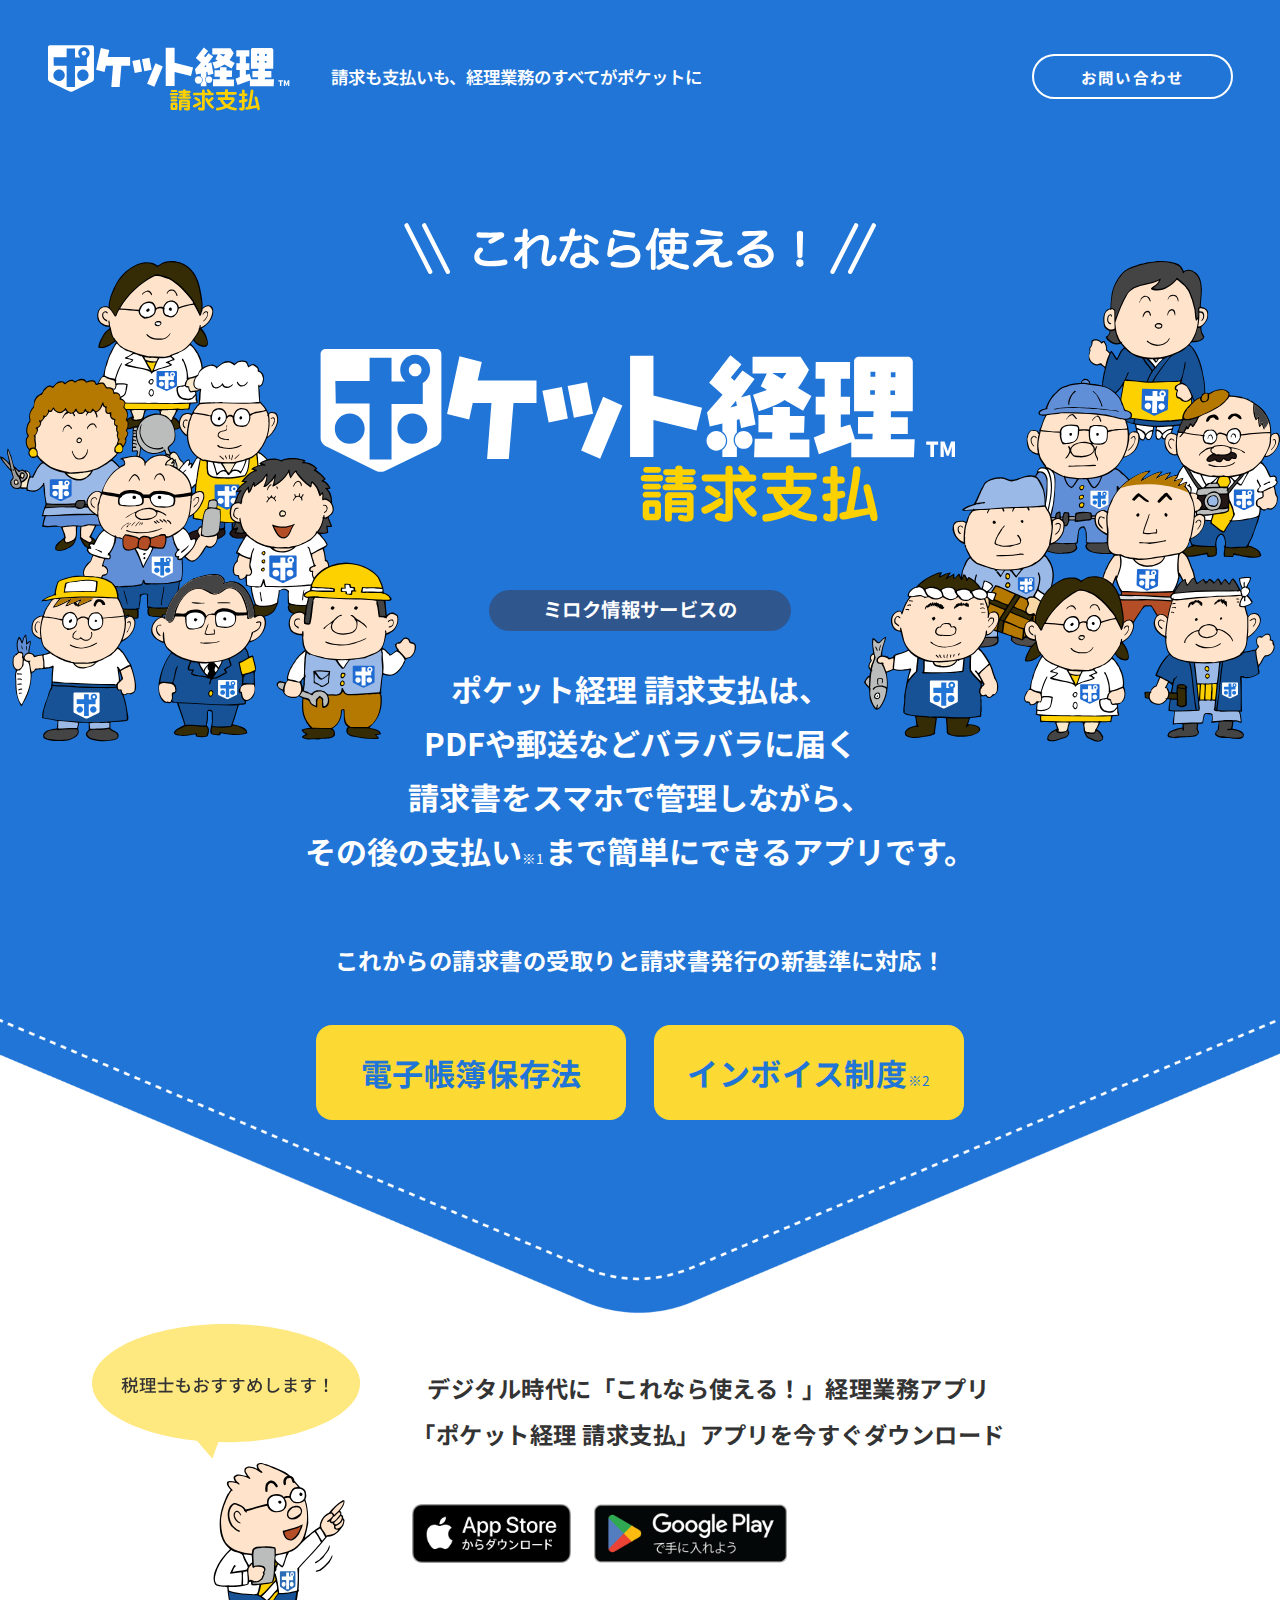
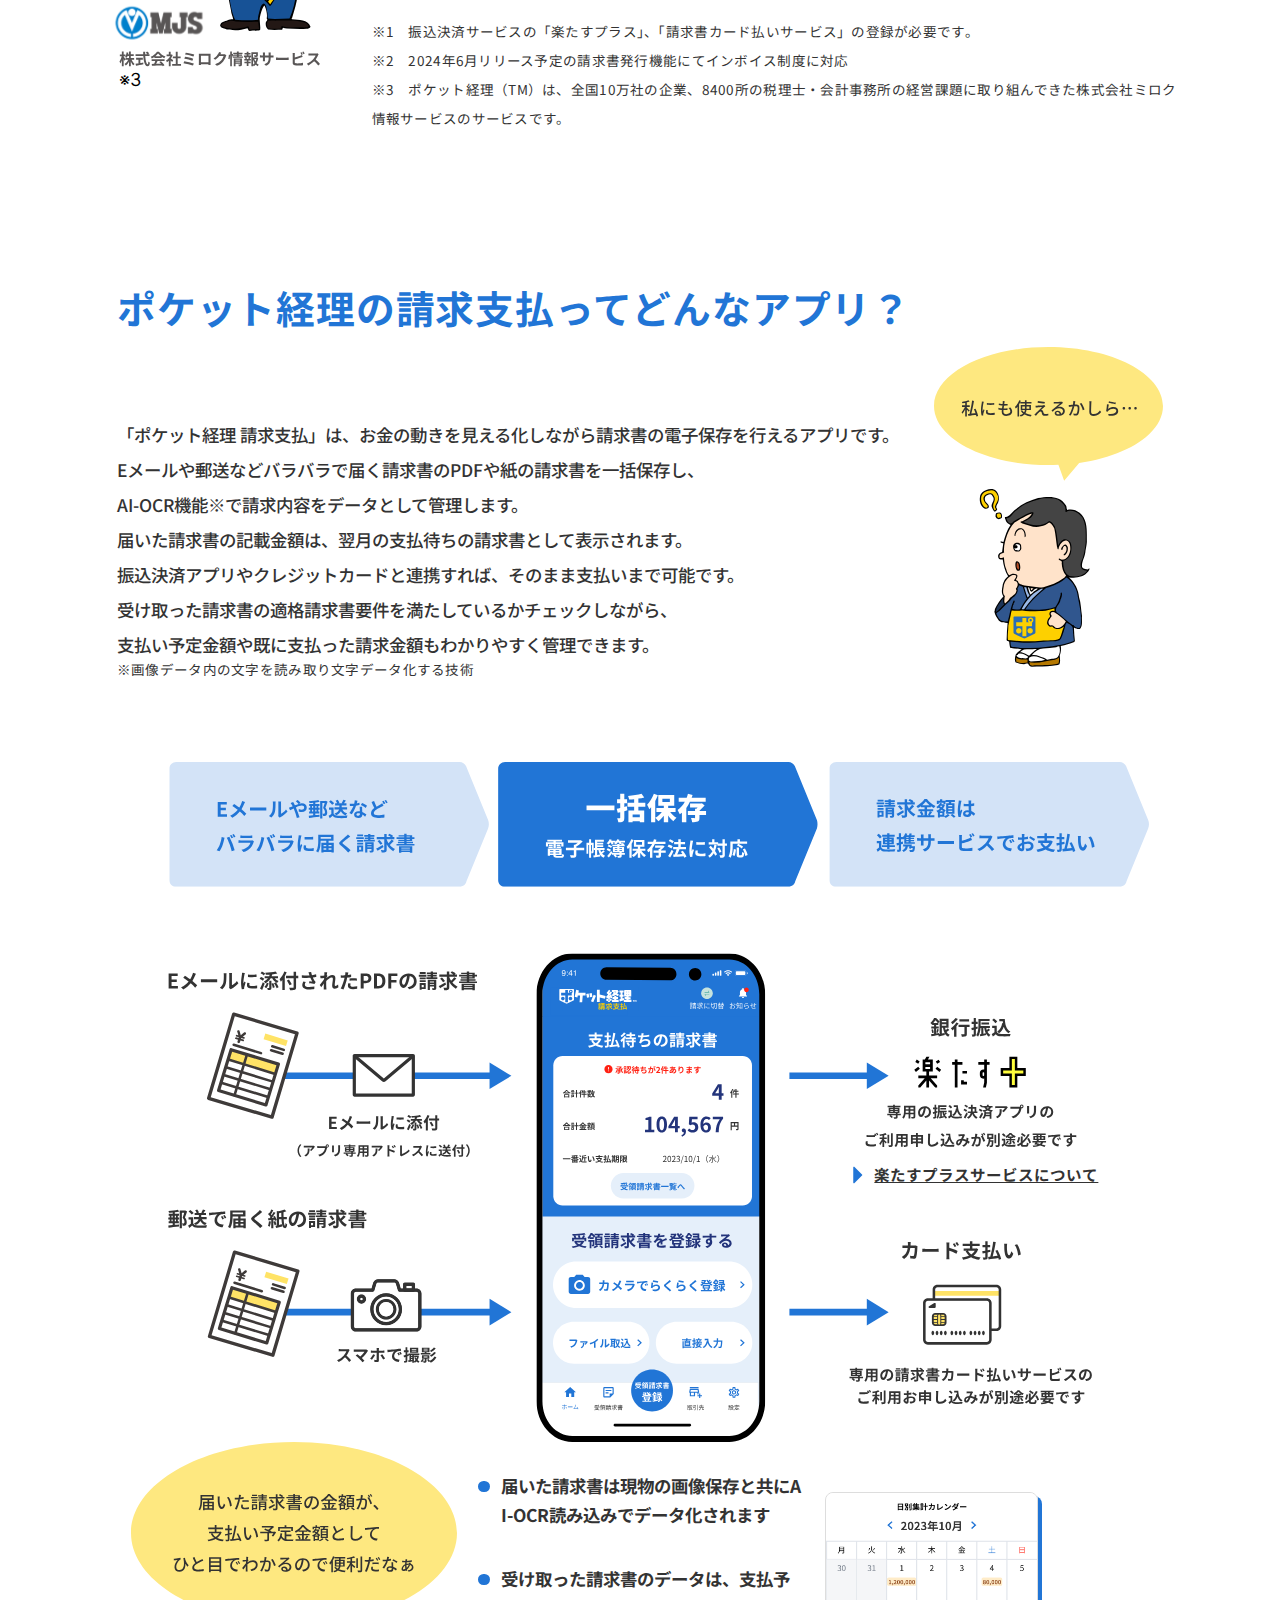
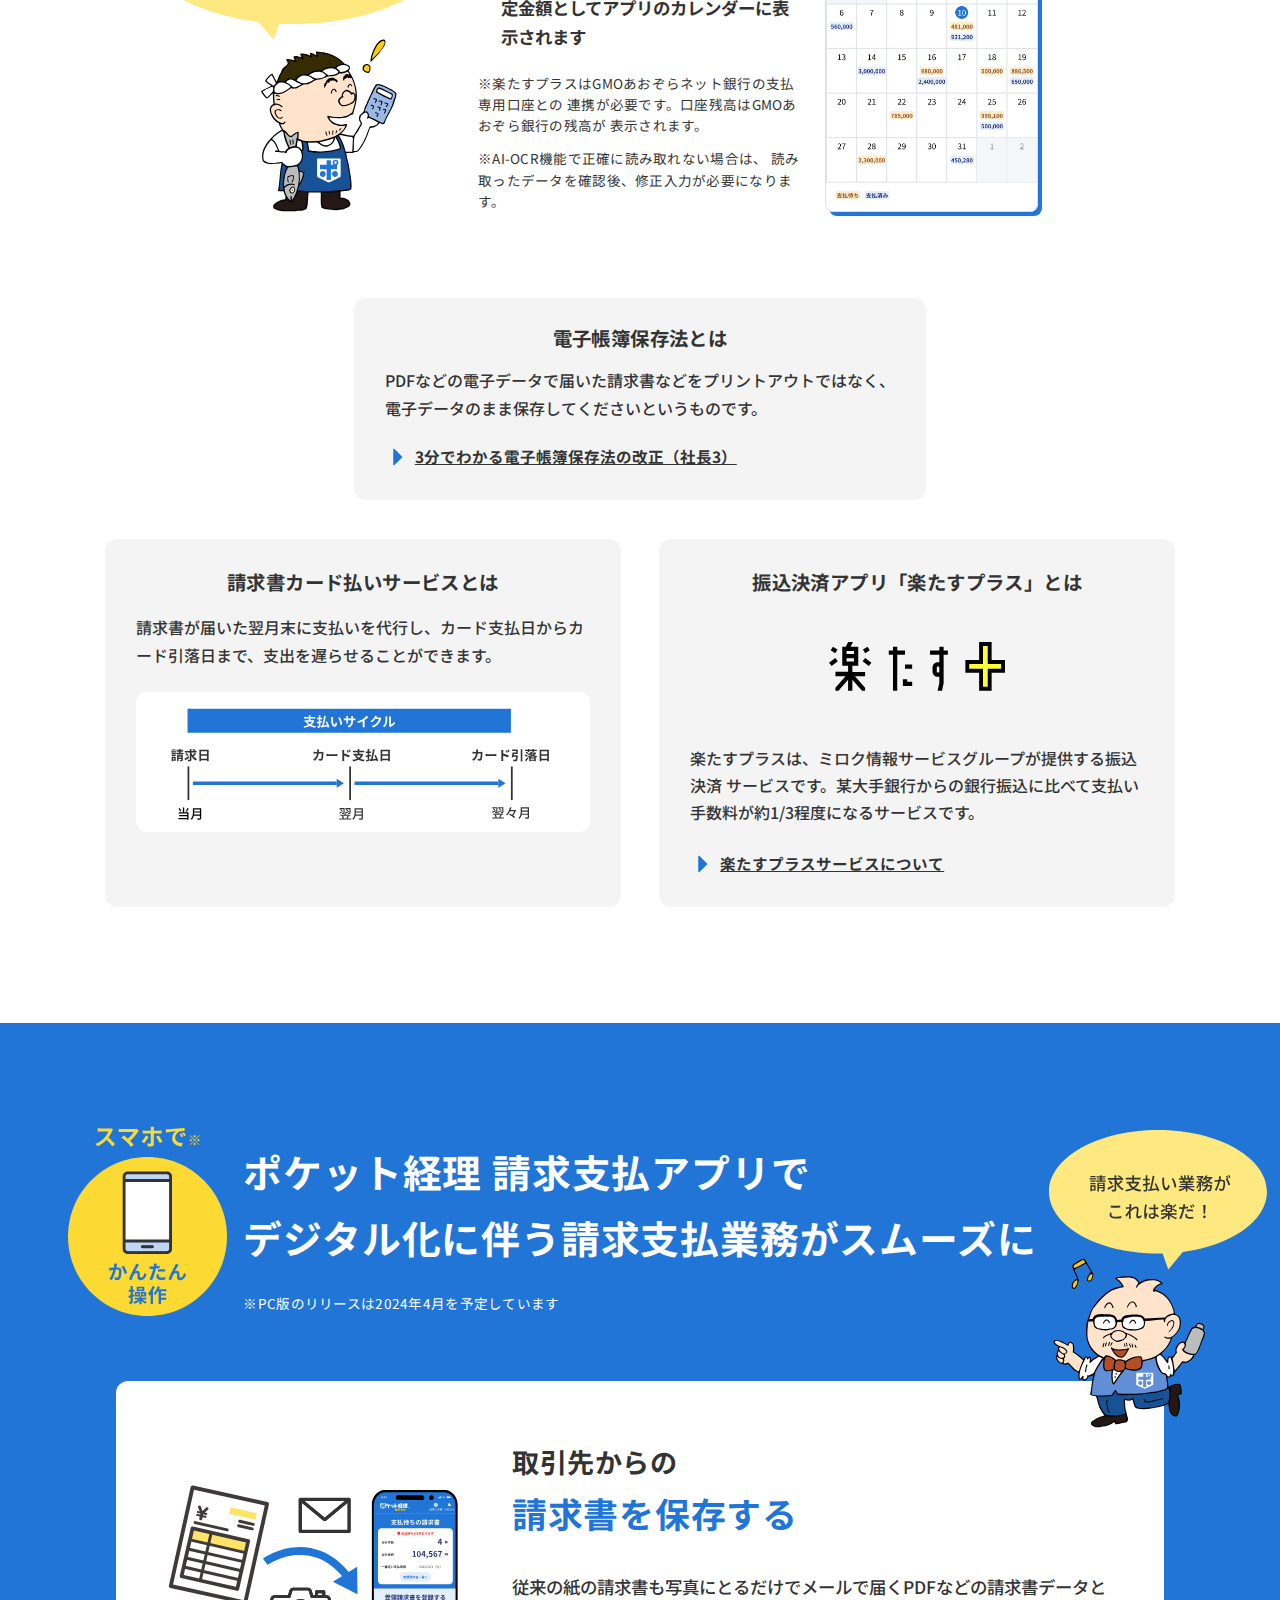
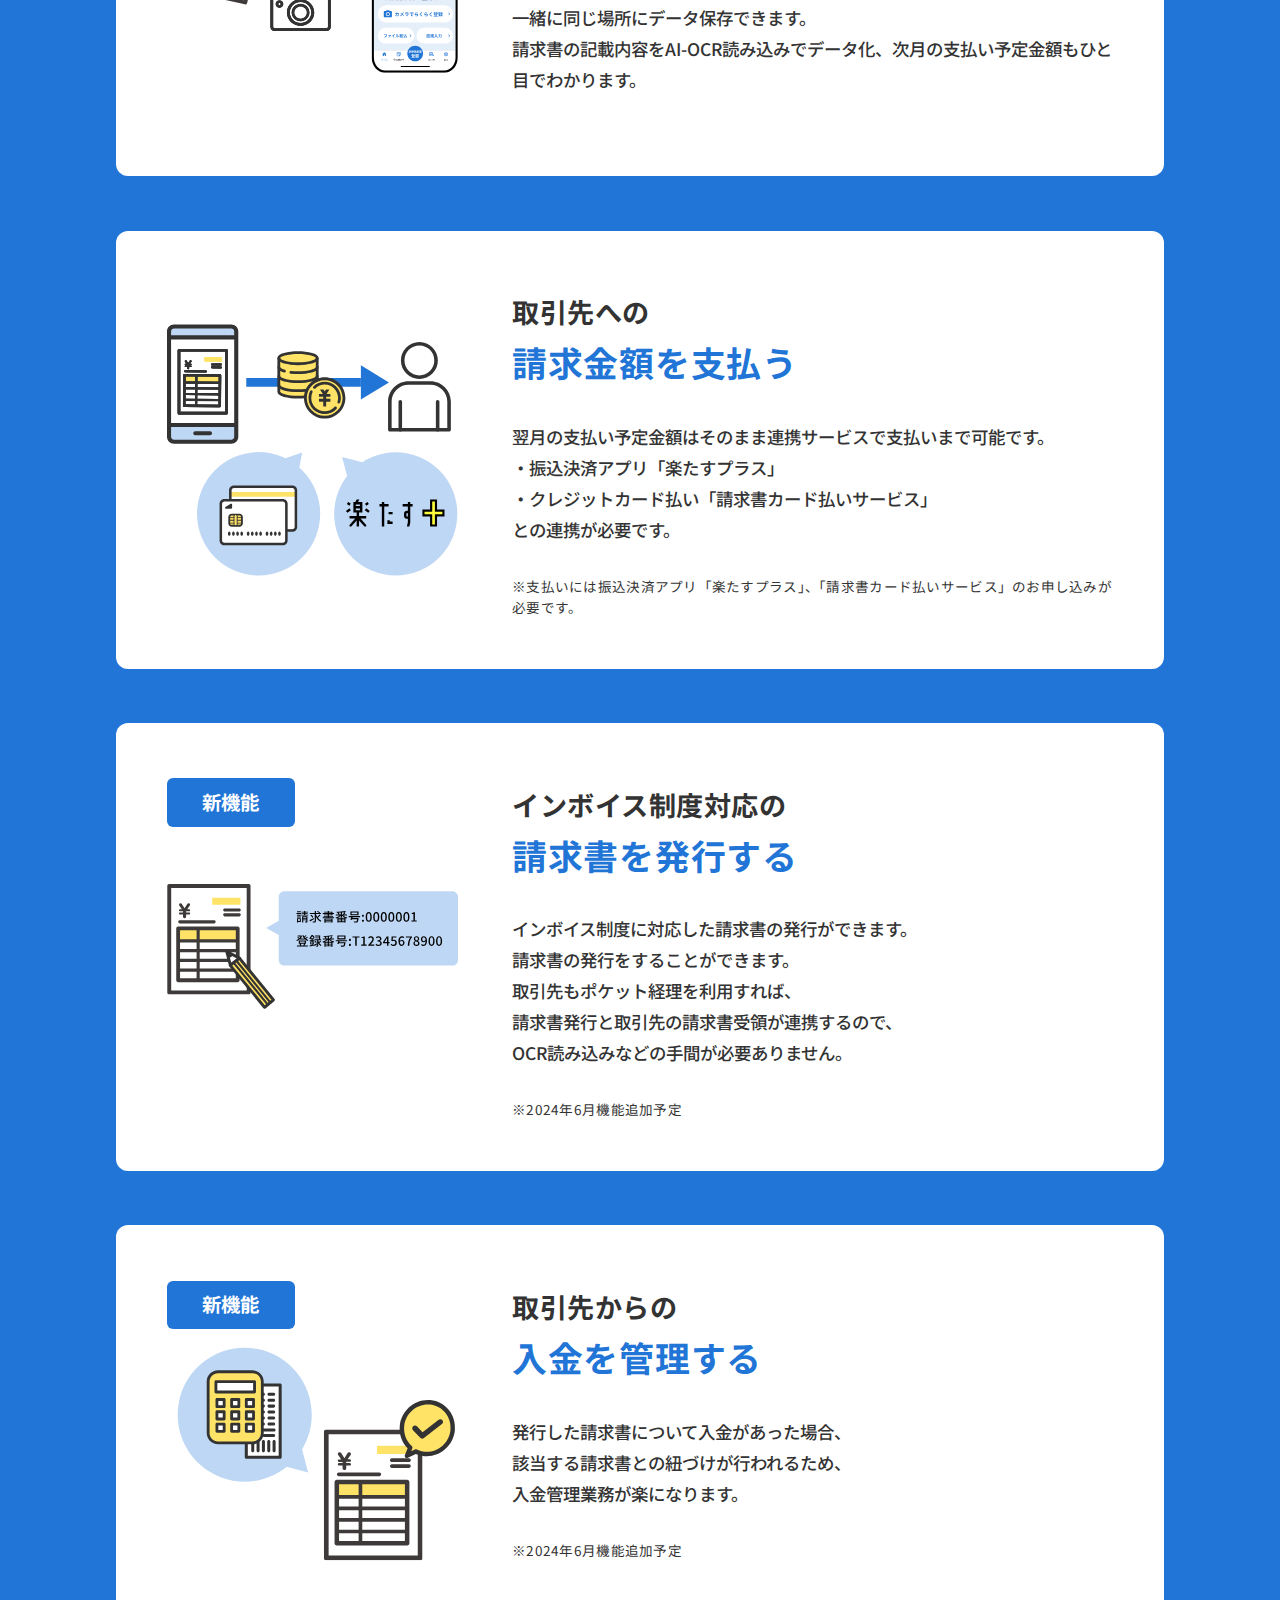
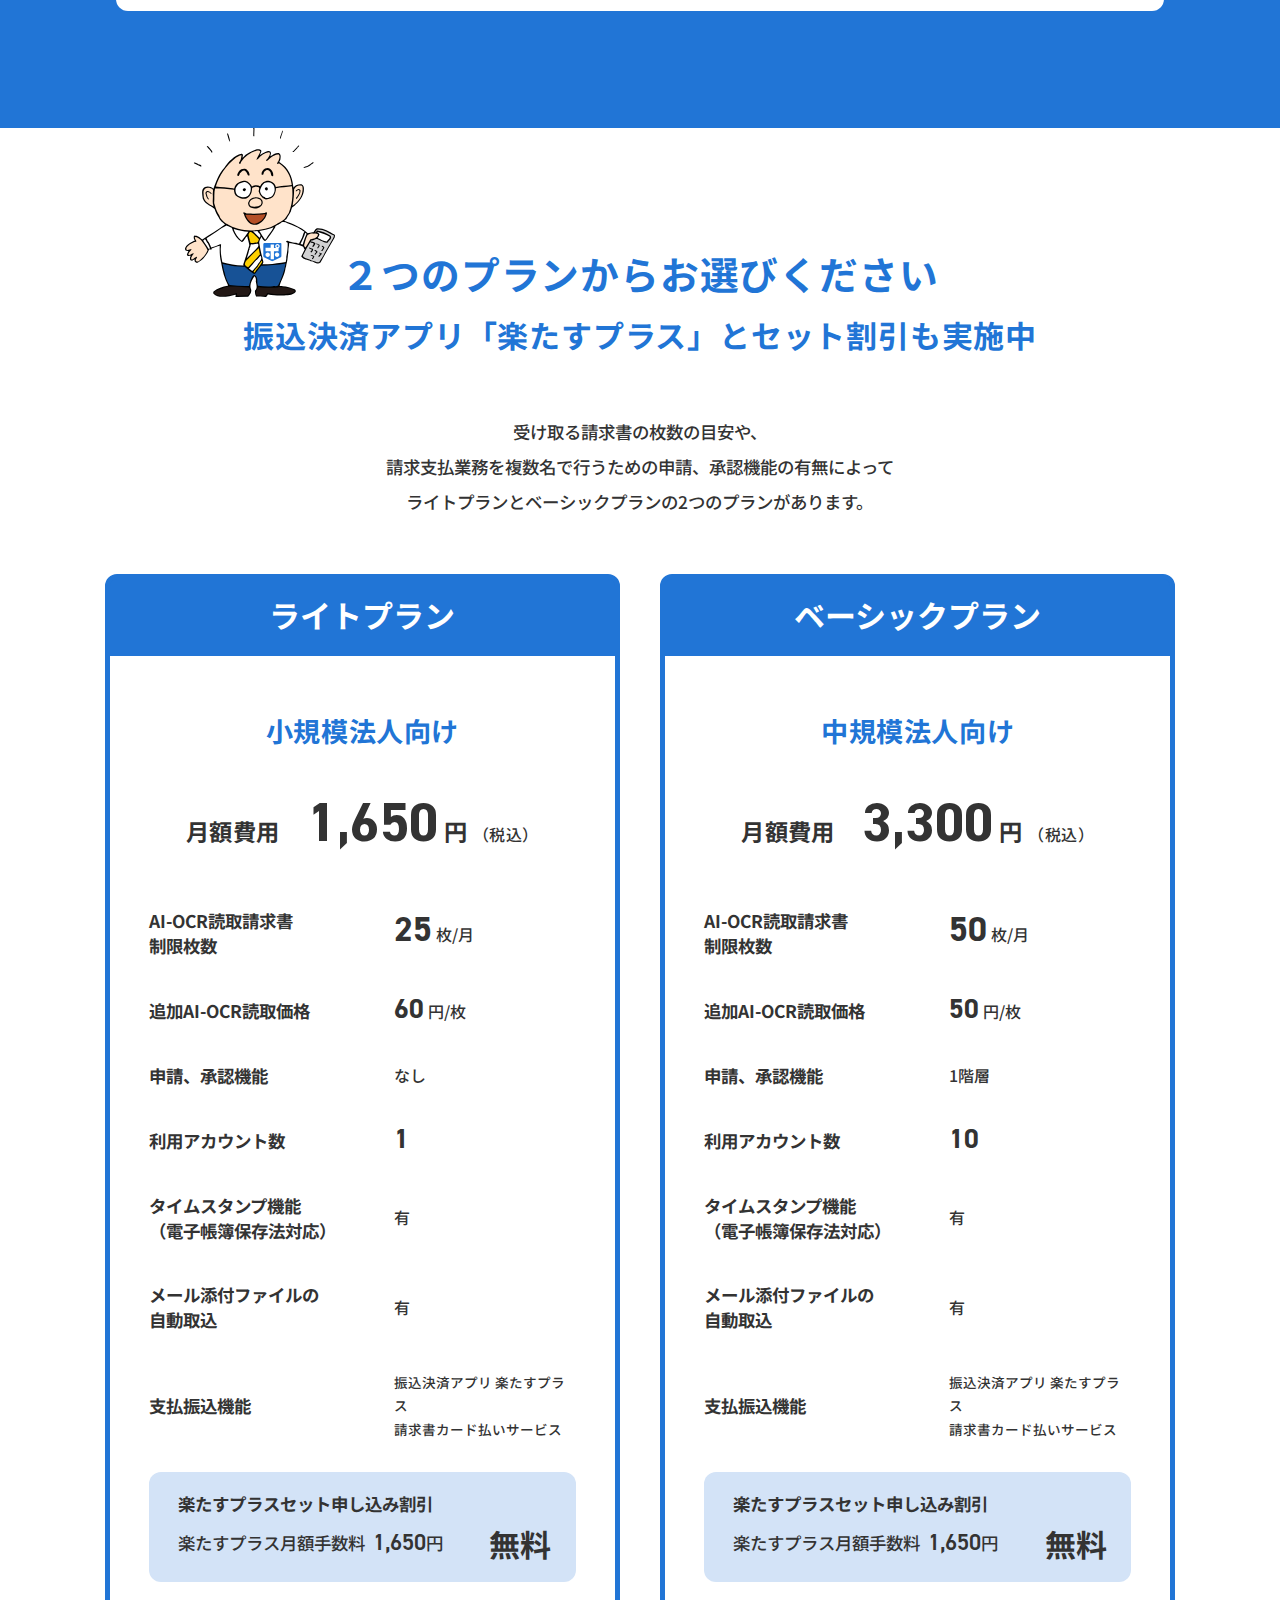
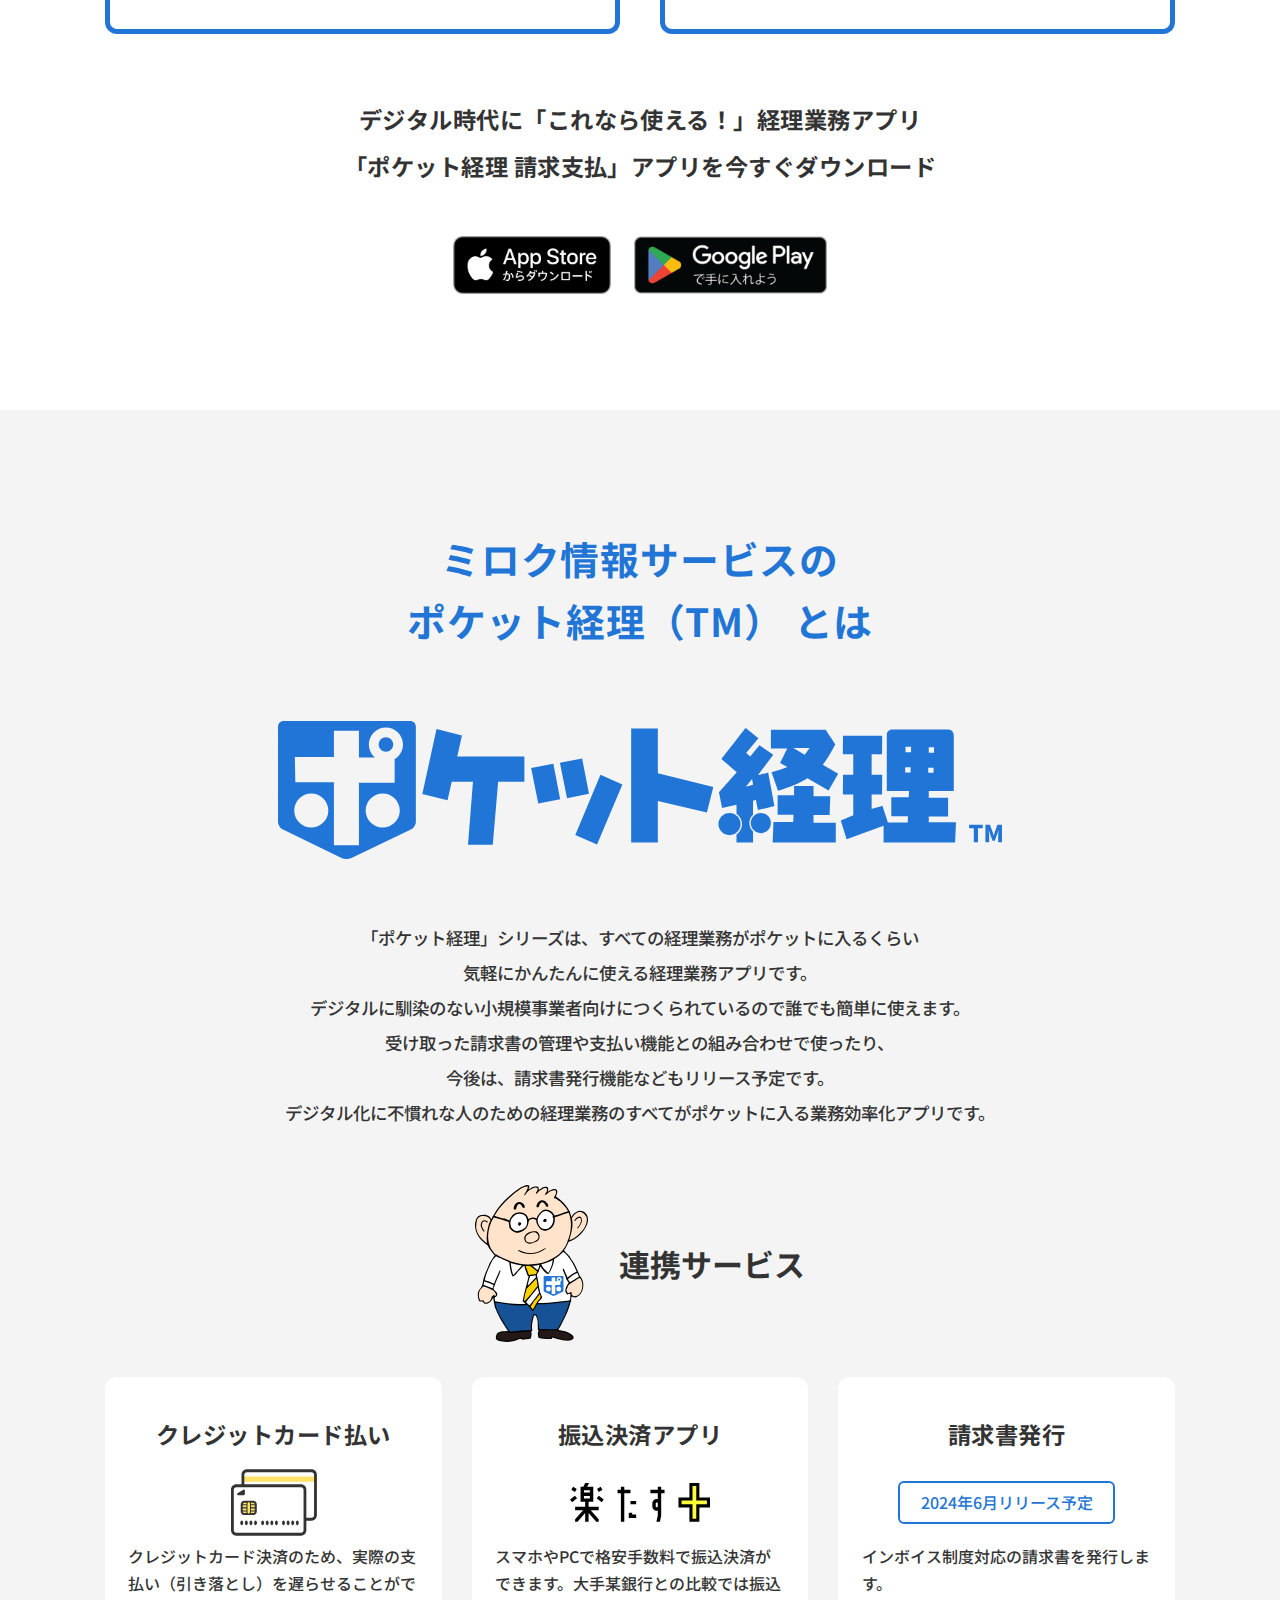
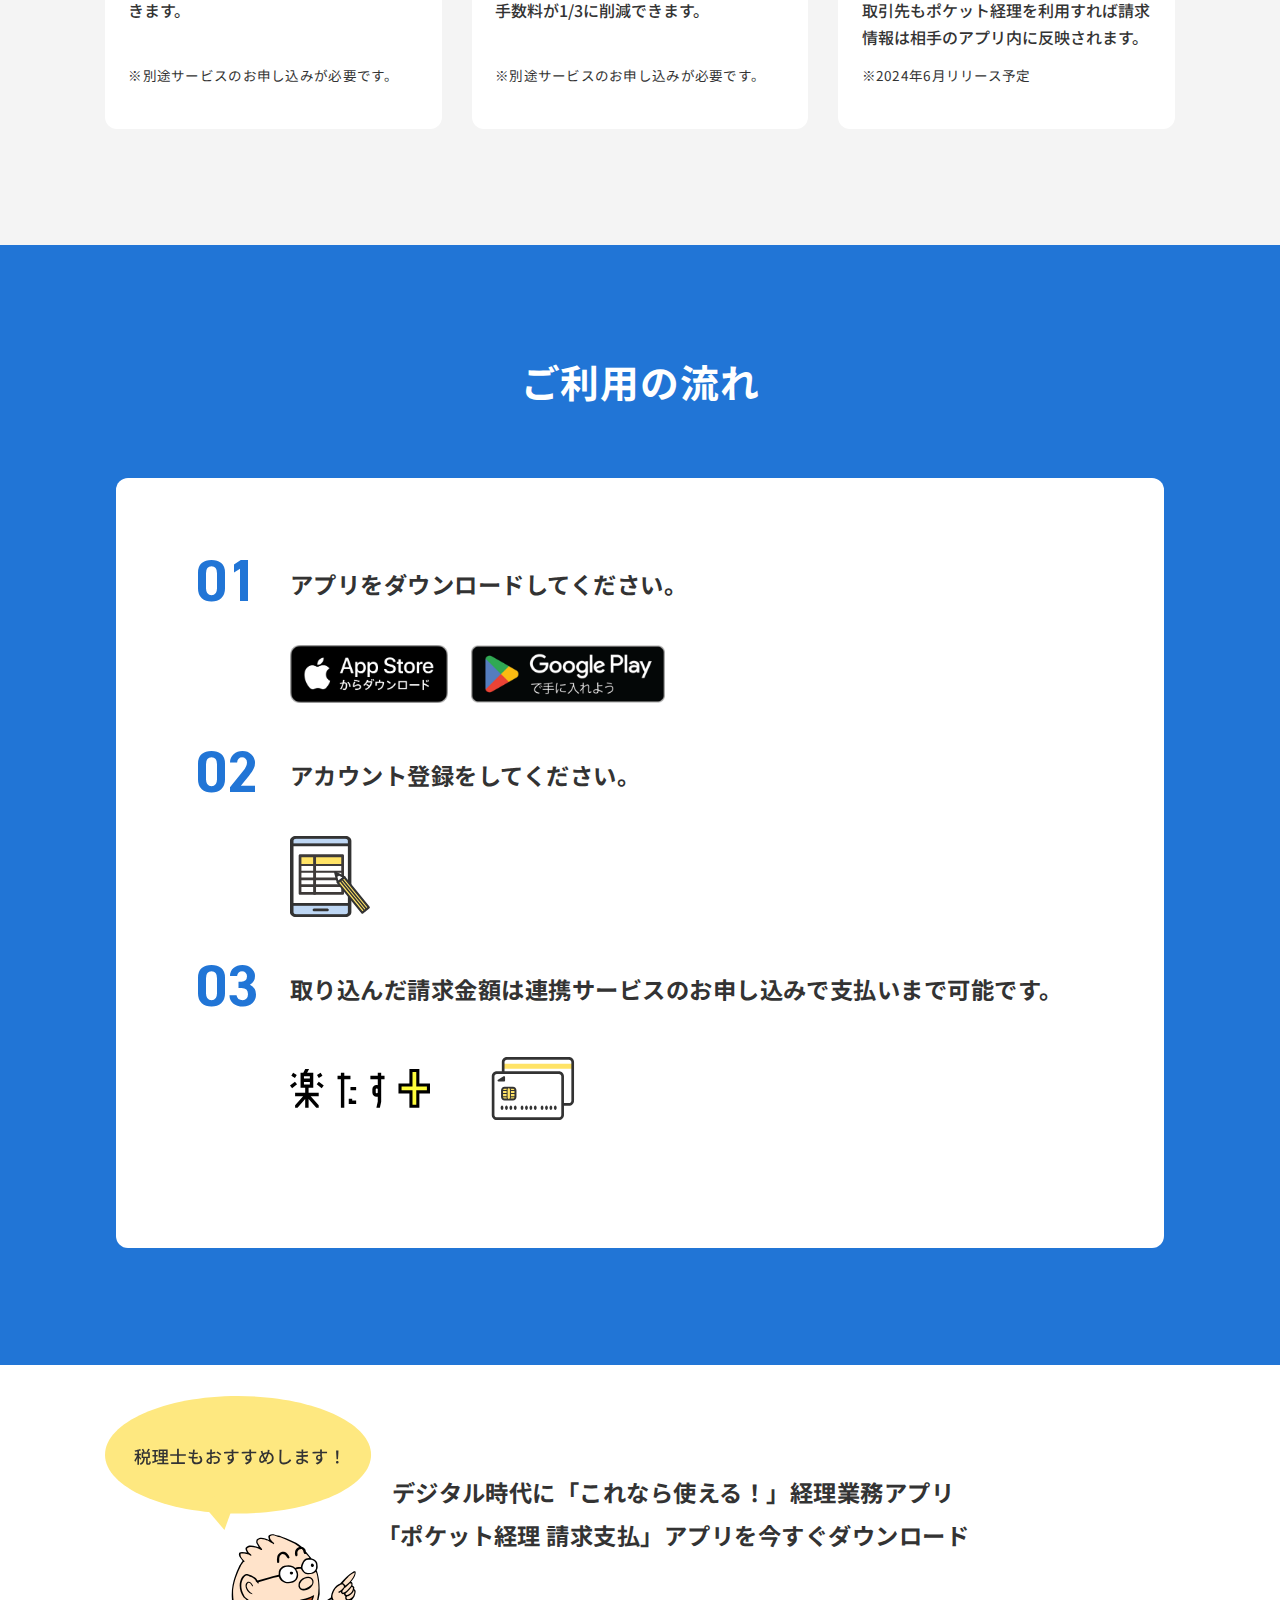
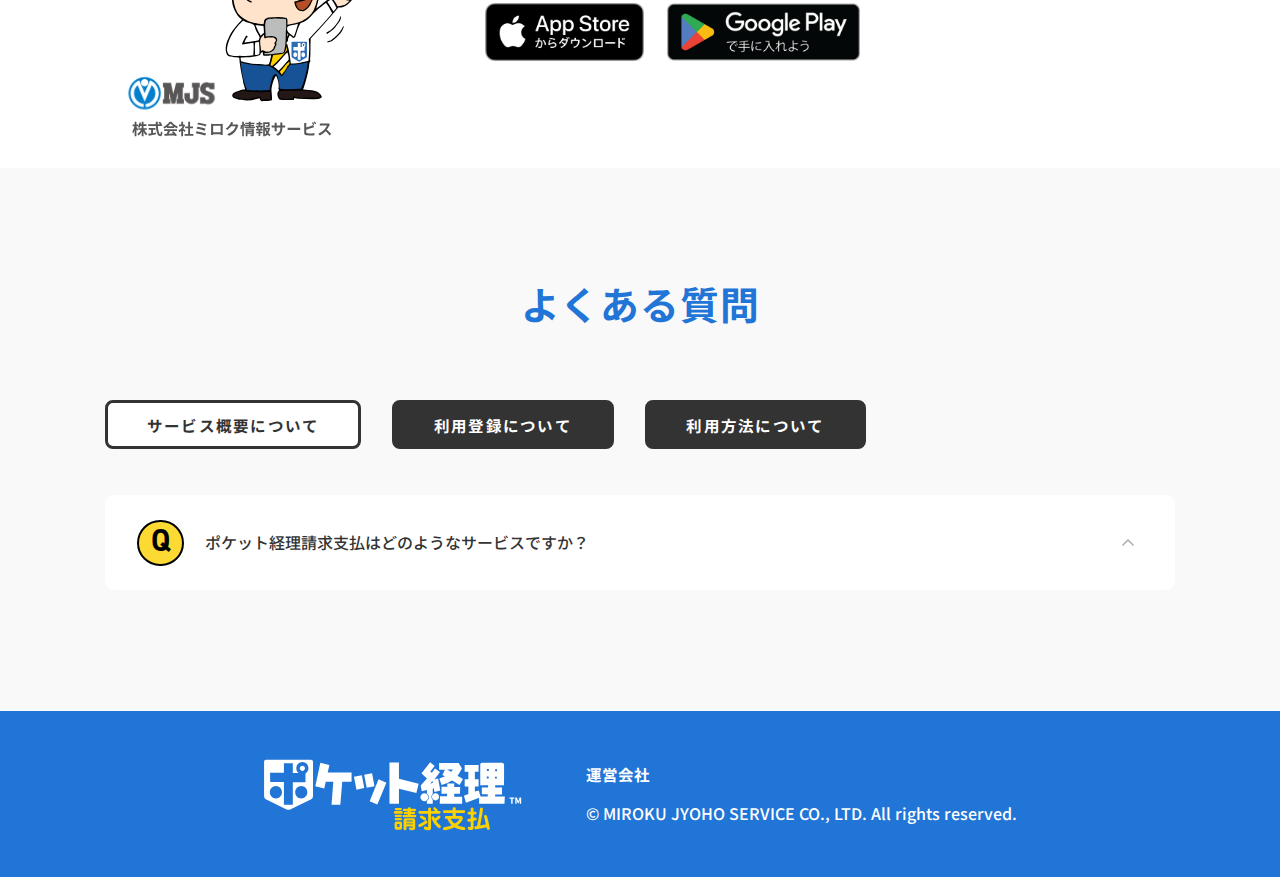
==== commit 5b1c523b: "202312141552" ====
--- a/index.html
+++ b/index.html
@@ -47,7 +47,7 @@
 				<img class="pocketkeiri-logo" src="./assets/img/pocketkeiri_logo.svg">
 				<img class="main-charaters-sp sp" src="./assets/img/main-characters_SP.svg">
 				<h3 class="service-label font-20-700">ミロク情報サービスの</h3>
-				<p class="description font-32-400">ポケット経理 請求支払は、<br>
+				<p class="description font-32-700">ポケット経理 請求支払は、<br>
 					PDFや郵送などバラバラに届く<br>
 					請求書をスマホで管理しながら、<br>
 					その後の支払い<span class="font-14-400">※1</span>まで<br class="sp">簡単にできるアプリです。
@@ -72,7 +72,9 @@
 
 		<section class="section1">
 			<div class="container">
-				<img src="./assets/img/character_1.svg" class="left-img pc">
+				<div class="left-img-wrapper pc">
+					<img src="./assets/img/character_1.svg" class="left-img pc">
+				</div>
 				<img src="./assets/img/character-1_SP.svg" class="left-img sp">
 				<div class="right-wrapper">
 					<div class="app-desc">
@@ -80,12 +82,15 @@
 							デジタル時代に<br class="sp">「これなら使える！」経理業務アプリ<br>
 							「ポケット経理 請求支払」アプリを<br class="sp">今すぐダウンロード
 						</p>
-						<img src="./assets/img/apps_button.png" class="apps-button">
-						<img src="./assets/img/mjs.svg" class="mjs sp">
+						<div class="apps-button">
+							<img src="./assets/img/app-store.png" class="app-store">
+							<img src="./assets/img/google-play.png" class="google-play">
+						</div>
+						<img src="./assets/img/mjs.png" class="mjs sp">
 					</div>
 					<p class="three-items font-14-400">
 						※1　振込決済サービスの「楽たすプラス」、「請求書カード払いサービス」の登録が必要です。<br>
-						※2　2024年6月請求書発行機能追加予定<br>
+						※2　2024年6月リリース予定の請求書発行機能にてインボイス制度に対応<br>
 						※3　ポケット経理（TM）は、全国10万社の企業、8400所の税理士・会計事務所の経営課題に取り組んできた株式会社ミロク情報サービスのサービスです。
 					</p>
 				</div>
@@ -97,14 +102,14 @@
 				<div class="left-wrapper">
 					<div class="question-wrapper">
 						<h2 class="font-40-700 question">ポケット経理の<br class="sp">請求支払って<br class="sp">どんなアプリ？</h2>
-						<img class="right-img sp" src="./assets/img/character_2.svg">
+						<img class="right-img sp" src="./assets/img/character-2_SP.svg">
 					</div>
 					<p class="content font-18-500">
 						「ポケット経理 請求支払」は、お金の動きを見える化しながら請求書の電子保存を行えるアプリです。<br>
 						Eメールや郵送などバラバラで届く請求書のPDFや紙の請求書を一括保存し、<br>
 						AI-OCR機能※で請求内容をデータとして管理します。<br>
 						届いた請求書の記載金額は、翌月の支払待ちの請求書として表示されます。<br>
-						連携するクレジットカードや振込決済アプリと連携すれば、そのまま支払いまで可能です。<br>
+						振込決済アプリやクレジットカードと連携すれば、そのまま支払いまで可能です。<br>
 						受け取った請求書の適格請求書要件を満たしているかチェックしながら、<br>
 						支払い予定金額や既に支払った請求金額もわかりやすく管理できます。<br>
 						<span class="font-14-400 pc">※画像データ内の文字を読み取り文字データ化する技術</span>
@@ -116,8 +121,20 @@
 
 		<section class="section3">
 			<div class="container">
-				<img class="pocket-graphic pc" src="./assets/img/pocket_graphic.svg">
-				<img class="pocket-graphic sp" src="./assets/img/pocket_graphic_SP.svg">
+				<div class="pocket-graphic-wrapper">
+					<img class="pocket-graphic pc" src="./assets/img/pocket_graphic.svg">
+					<img class="pocket-graphic sp" src="./assets/img/pocket_graphic_SP.svg">
+					<div class="btn-wrapper">
+						<a class="href-btn font-16-700" href="https://lp.rakutasu-plus.com/" target="_blank">
+							<svg xmlns="http://www.w3.org/2000/svg" width="24" height="24" viewBox="0 0 24 24" fill="none">
+								<path
+									d="M17.0306 12.5307L9.53063 20.0307C9.42573 20.1357 9.29204 20.2073 9.14648 20.2362C9.00092 20.2652 8.85002 20.2504 8.71291 20.1936C8.57579 20.1368 8.45861 20.0405 8.37621 19.9171C8.29381 19.7936 8.24988 19.6485 8.25 19.5001V4.5001C8.24988 4.35168 8.29381 4.20656 8.37621 4.08312C8.45861 3.95967 8.57579 3.86345 8.71291 3.80664C8.85002 3.74982 9.00092 3.73497 9.14648 3.76396C9.29204 3.79294 9.42573 3.86447 9.53063 3.96948L17.0306 11.4695C17.1004 11.5391 17.1557 11.6218 17.1934 11.7129C17.2312 11.8039 17.2506 11.9015 17.2506 12.0001C17.2506 12.0987 17.2312 12.1963 17.1934 12.2873C17.1557 12.3784 17.1004 12.4611 17.0306 12.5307Z"
+									fill="#2175D6" />
+							</svg>
+							楽たすプラスサービスについて
+						</a>
+					</div>
+				</div>
 				<p class="item1 item font-18-700 sp">
 					届いた請求書は現物の画像保存と共にAI-OCR読み込みでデータ化されます
 				</p>
@@ -135,7 +152,7 @@
 							受け取った請求書のデータは、支払予定金額としてアプリのカレンダーに表示されます
 						</p>
 						<p class="desc1 desc font-14-400 pc">
-							※本サービスはGMOあおぞら銀行の支払専用口座との
+							※楽たすプラスはGMOあおぞらネット銀行の支払専用口座との
 							連携が必要です。口座残高はGMOあおぞら銀行の残高が
 							表示されます。
 						</p>
@@ -147,7 +164,7 @@
 					<img class="right-img" src="./assets/img/app_calender.png">
 				</div>
 				<p class="desc1 desc font-14-400 sp">
-					※本サービスはGMOあおぞら銀行の支払専用口座との
+					※楽たすプラスはGMOあおぞらネット銀行の支払専用口座との
 					連携が必要です。口座残高はGMOあおぞら銀行の残高が
 					表示されます。
 				</p>
@@ -180,7 +197,7 @@
 						<h4 class="question font-20-700">請求書カード払いサービスとは</h4>
 						<p class="description font-16-500">請求書が届いた翌月末に支払いを代行し、カード支払日からカード引落日まで、支出を遅らせることができます。</p>
 						<img class="payment-schedule" src="./assets/img/payment-schedule.svg">
-						<a class="href-btn font-16-700" href="" target="_blank">
+						<!-- <a class="href-btn font-16-700" href="" target="_blank">
 							<svg xmlns="http://www.w3.org/2000/svg" width="24" height="24" viewBox="0 0 24 24"
 								fill="none">
 								<path
@@ -188,7 +205,7 @@
 									fill="#2175D6" />
 							</svg>
 							請求書カード払いサービスについて
-						</a>
+						</a> -->
 					</div>
 					<div class="concept-item right-item">
 						<h4 class="question font-20-700">振込決済アプリ「楽たすプラス」とは</h4>
@@ -248,8 +265,8 @@
 							<img src="./assets/img/feature-2.svg" class="feature-2 left-img sp">
 							<p class="description font-18-500">
 								翌月の支払い予定金額はそのまま連携サービスで支払いまで可能です。<br>
+								・振込決済アプリ「楽たすプラス」<br>
 								・クレジットカード払い「請求書カード払いサービス」<br>
-								・振込決済アプリ「楽たすプラス」<br>
 								との連携が必要です。
 							</p>
 							<span class="font-14-400">
@@ -288,13 +305,13 @@
 							<span class="new-label font-20-700">新機能</span>
 							<img src="./assets/img/feature-4.svg" class="feature-4 left-img">
 							<h3 class="font-36-700 top-text sp">
-								<span class="font-28-700">売上として取引先から</span><br>
+								<span class="font-28-700">取引先からの</span><br>
 								入金を管理する
 							</h3>
 						</div>
 						<div class="right-wrapper">
 							<h3 class="font-36-700 top-text pc">
-								<span class="font-28-700">売上として取引先から</span><br>
+								<span class="font-28-700">取引先からの</span><br>
 								入金を管理する
 							</h3>
 							<p class="description font-18-500">
@@ -334,6 +351,7 @@
 								月額費用&nbsp;&nbsp;&nbsp;&nbsp;
 								<span class="font-56-700-din">1,650</span>
 								円
+								<span class="font-16-500">（税込）</span>
 							</p>
 							<ul class="table">
 								<li class="record">
@@ -342,7 +360,7 @@
 										制限枚数
 									</p>
 									<p class="value font-16-500">
-										<span class="font-36-700-din">25</span>&nbsp;制限枚数
+										<span class="font-36-700-din">25</span>&nbsp;枚/月
 									</p>
 								</li>
 								<li class="record">
@@ -392,8 +410,8 @@
 										支払振込機能
 									</p>
 									<p class="value font-16-500">
-										請求書カード払いサービス<br>
-										振込決済アプリ 楽たすプラス
+										振込決済アプリ 楽たすプラス<br>
+										請求書カード払いサービス
 									</p>
 								</li>
 							</ul>
@@ -428,6 +446,8 @@
 								月額費用&nbsp;&nbsp;&nbsp;&nbsp;
 								<span class="font-56-700-din">3,300</span>
 								円
+								<span class="font-16-500">（税込）</span>
+								
 							</p>
 							<ul class="table">
 								<li class="record">
@@ -436,7 +456,7 @@
 										制限枚数
 									</p>
 									<p class="value font-16-500">
-										<span class="font-36-700-din">50</span>&nbsp;制限枚数
+										<span class="font-36-700-din">50</span>&nbsp;枚/月
 									</p>
 								</li>
 								<li class="record">
@@ -486,8 +506,8 @@
 										支払振込機能
 									</p>
 									<p class="value font-16-500">
-										請求書カード払いサービス<br>
-										振込決済アプリ 楽たすプラス
+										振込決済アプリ 楽たすプラス<br>
+										請求書カード払いサービス
 									</p>
 								</li>
 							</ul>
@@ -519,7 +539,10 @@
 					デジタル時代に<br class="sp">「これなら使える！」経理業務アプリ<br>
 					「ポケット経理 請求支払」アプリを<br class="sp">今すぐダウンロード
 				</p>
-				<img class="bottom-img" src="./assets/img/apps_button.png">
+				<div class="apps-button">
+					<img src="./assets/img/app-store.png" class="app-store">
+					<img src="./assets/img/google-play.png" class="google-play">
+				</div>
 			</div>
 		</section>
 
@@ -565,7 +588,7 @@
 							<p class="note font-14-400">※別途サービスのお申し込みが必要です。</p>
 						</li>
 						<li class="card">
-							<h5 class="label font-24-700">クレジットカード払い</h5>
+							<h5 class="label font-24-700">請求書発行</h5>
 							<div class="wrapper">
 								<p class="rect-text font-16-500">2024年6月リリース予定</p>
 							</div>
@@ -589,30 +612,32 @@
 					<li class="step step1">
 						<!-- <span class="number font-60-700-din">01</span> -->
 						<div class="step-content">
-							<p class="desc font-24-700">アプリをダウンロードし、アカウント登録をしてください。</p>
+							<p class="desc font-24-700">アプリをダウンロードしてください。</p>
 							<div class="img-wrapper">
-								<img class="apps_button" src="./assets/img/apps_button.png">
+								<div class="apps-button">
+									<img src="./assets/img/app-store.png" class="app-store">
+									<img src="./assets/img/google-play.png" class="google-play">
+								</div>
 							</div>
 						</div>
 					</li>
 					<li class="step step2">
 						<!-- <span class="number font-60-700-din">02</span> -->
 						<div class="step-content">
-							<p class="desc font-24-700">取り込んだ請求金額は連携サービスのお申し込みで支払いまで可能です</p>
+							<p class="desc font-24-700">アカウント登録をしてください。</p>
 							<div class="img-wrapper">
-								<img class="card" src="./assets/img/card.svg">
-								<img class="rakutasu-logo" src="./assets/img/rakutasu_logo.svg">
+								<img class="calculate" src="./assets/img/calculate.svg">
 							</div>
 						</div>
 					</li>
 					<li class="step step3">
 						<!-- <span class="number font-60-700-din">03</span> -->
 						<div class="step-content">
-							<p class="desc font-24-700">利用者ごとに申請者や承認者などを設定でき、スムーズな請求支払業務が可能です</p>
-							<p class="bottom-desc font-18-500">
-								複数の利用者を申請者や承認者として登録できるのはスタンダードプランです。<br>
-								ライトプランは利用者は1名のみです。
-							</p>
+							<p class="desc font-24-700">取り込んだ請求金額は連携サービスのお申し込みで支払いまで可能です。</p>
+							<div class="img-wrapper">
+								<img class="rakutasu-logo" src="./assets/img/rakutasu_logo.svg">
+								<img class="card" src="./assets/img/card.svg">
+							</div>
 						</div>
 					</li>
 				</ul>
@@ -628,8 +653,11 @@
 						デジタル時代に<br class="sp">「これなら使える！」経理業務アプリ<br>
 						「ポケット経理 請求支払」アプリを<br class="sp">今すぐダウンロード
 					</p>
-					<img src="./assets/img/apps_button.png" class="apps-button">
-					<img src="./assets/img/mjs.svg" class="mjs sp">
+					<div class="apps-button">
+						<img src="./assets/img/app-store.png" class="app-store">
+						<img src="./assets/img/google-play.png" class="google-play">
+					</div>
+					<img src="./assets/img/mjs.png" class="mjs sp">
 				</div>
 			</div>
 		</section>
@@ -646,8 +674,6 @@
 								onclick="filterSelection('利用登録について')"><span>利用登録について</span></a>
 							<a class="btn btn-faq font-16-700"
 								onclick="filterSelection('利用方法について')"><span>利用方法について</span></a>
-							<a class="btn btn-faq font-16-700"
-								onclick="filterSelection('セキュリティ・利用環境について')"><span>セキュリティ・利用環境について</span></a>
 						</div>
 					</div>
 				</div>
@@ -661,79 +687,7 @@
 						</h4>
 						<p class="answer font-16-500">
 							<span>
-								MJSグループが提供するスマホやPCを使った使い勝手の良い、安価な手数料の決済サービスです。<br>
-								今後につきましては様々なサービスと連携する予定です。
-							</span>
-						</p>
-					</li>
-					<li class="q-a-item サービス概要について">
-						<h4 class="question font-16-500">
-							<span>
-								ポケット経理請求支払に追加される機能、サービスの予定はありますか？
-							</span>
-						</h4>
-						<p class="answer font-16-500">
-							<span>
-								今後、MJSの会計サービスに紐づく資金決済、また他社サービス/提携金融機関との連携を拡大し、連携先サービスに必要な資金決済機能として、安心・便利で使いやすいサービスを拡充する予定です。
-							</span>
-						</p>
-					</li>
-
-					<!-- 利用登録について -->
-					<li class="q-a-item 利用登録について">
-						<h4 class="question font-16-500">
-							<span>
-								どのような人が利用できますか？
-							</span>
-						</h4>
-						<p class="answer font-16-500">
-							<span>
-								本サービスの利用は法人のみです。（個人・個人事業主様のお申し込み・ご利用はできません。）
-							</span>
-						</p>
-					</li>
-					<li class="q-a-item 利用登録について">
-						<h4 class="question font-16-500">
-							<span>
-								利用登録時に、準備する書類はありますか？
-							</span>
-						</h4>
-						<p class="answer font-16-500">
-							<span>
-								利用登録には下記の書類が必要です。予めご用意ください。 <br>
-								１．会社代表者本人確認資料 (１～５から、いずれかの組み合わせをご用意ください。）<br>
-								&nbsp;&nbsp;&nbsp;１）運転免許証(表面と裏面） <br>
-								&nbsp;&nbsp;&nbsp;２）マイナンバーカード（顔写真がある表面）<br>
-								&nbsp;&nbsp;&nbsp;３）パスポート（2020年2月以前に発行されたもの、顔写真と所持人欄（現住所の記載）のページ） <br>
-								&nbsp;&nbsp;&nbsp;４）健康保険証（表面と裏面）と住民票写し（発行日から６ヶ月以内） <br>
-								&nbsp;&nbsp;&nbsp;５）健康保険証（表面と裏面）と公共料金領収証（発行から６ヶ月以内） <br>
-								&nbsp;&nbsp;&nbsp;代表者本人確認資料について、上記書類のご提示が難しい場合はお問い合わせください。<br><br>
-								&nbsp;&nbsp;&nbsp;消込（マスキング）について<br>
-								&nbsp;&nbsp;&nbsp;※健康保険証は、被保険者等記号・番号、保険者番号、QRコードを消込済のもの<br><br>
-								&nbsp;&nbsp;&nbsp;パスポートについて<br>
-								&nbsp;&nbsp;&nbsp;2020年2月4日以降に発給申請されたパスポートにおきましては、現住所等を記載することができる「所持人記入欄」が削除されたことに伴い、本人確認書類として利用いただけません。<br><br>
-								&nbsp;&nbsp;&nbsp;補足書類について<br>
-								&nbsp;&nbsp;&nbsp;※住民票写しは、発行から６ヶ月以内で、個人番号、住民票コード、本籍地の記載がないもの<br>
-								&nbsp;&nbsp;&nbsp;※公共料金領収書は、作成、発行から６ヶ月以内のもの（電気、ガス、水道、NHK、固定電話）で、お名前、現住所が記載されているもの（ご本人様名義に限ります）<br><br>
-								&nbsp;&nbsp;&nbsp;商業登記簿謄本について<br>
-								&nbsp;&nbsp;&nbsp;※会社情報確認のために履歴事項全部証明書（商業登記簿謄本）を代理取得させていただきます。<br><br>
-								２．株主名簿（代表者以外に下記に該当する方がいる場合） <br>
-								&nbsp;&nbsp;&nbsp;１）議決権の50%超を保有する個人・法人 <br>
-								&nbsp;&nbsp;&nbsp;２）議決権の25%超を保有する個人・法人 <br>
-								&nbsp;&nbsp;&nbsp;３）事業活動に支配的な影響力がある個人・法人
-							</span>
-						</p>
-					</li>
-					<li class="q-a-item 利用登録について">
-						<h4 class="question font-16-500">
-							<span>
-								本人確認書類のマスキングとはなんですか？
-							</span>
-						</h4>
-						<p class="answer font-16-500">
-							<span>
-								本人確認書類に、第三者に取得制限があるものや機微情報が含まれているため、提出時にマスキング（塗りつぶす）を施して頂く必要があります。会社代表者本人確認資料を送付される前に、以下に該当する本人確認書類については該当項目をマスキングのうえでのご提出が必要です。画像のアップロード前に付箋・マスキングテープや紙片などで以下の項目を隠してください。<br><br>
-								健康保険証：「被保険者等記号・番号」、「保険者番号」、「QRコード」
+								スマホで請求管理も支払い管理もできる電子帳簿保存法の改正に対応した請求書受領サービスです。
 							</span>
 						</p>
 					</li>
@@ -745,47 +699,7 @@
 						</h4>
 						<p class="answer font-16-500">
 							<span>
-								ご利用申し込みにて会社情報の入力や必要書類のアップロードをしていただきます。審査完了後、Eメールでお送りするログイン画面よりIDとパスワードを設定ください。（設定後については提携銀行の口座開設が必要となります。）
-							</span>
-						</p>
-					</li>
-					<li class="q-a-item 利用登録について">
-						<h4 class="question font-16-500">
-							<span>
-								サービス利用にあたり、審査はありますか？
-							</span>
-						</h4>
-						<p class="answer font-16-500">
-							<span>
-								関係法令および弊社規定に沿って審査をさせていただきます。<br>
-								審査の結果、ご利用いただけない場合がございます。あらかじめご了承ください。
-							</span>
-						</p>
-					</li>
-
-					<!-- 利用方法について -->
-					<li class="q-a-item 利用方法について">
-						<h4 class="question font-16-500">
-							<span>
-								担当者のアカウントを追加、削除したいです。
-							</span>
-						</h4>
-						<p class="answer font-16-500">
-							<span>
-								追加はログイン後、ホーム画面の「社員」より社員の招待をすることができます。<br>
-								削除はログイン後、ホーム画面の「社員」より社員一覧の中から削除することができま
-							</span>
-						</p>
-					</li>
-					<li class="q-a-item 利用方法について">
-						<h4 class="question font-16-500">
-							<span>
-								招待のメールを受領しましたが、有効期限が切れてしまいました。
-							</span>
-						</h4>
-						<p class="answer font-16-500">
-							<span>
-								認証コードの有効期限が切れた場合は再度招待をしてください。
+								アプリをダウンロードの上、「アカウントをお持ちでない方は新規登録へ」にてアカウントを作成してください。登録後、認証コードを入力してください。
 							</span>
 						</p>
 					</li>
@@ -797,56 +711,22 @@
 						</h4>
 						<p class="answer font-16-500">
 							<span>
-								ログイン画面にあるパスワードを忘れた方をクリックしてください。パスワード再設定のメールをお送りします。
+								ログイン画面にあるパスワードを忘れた方はこちらへクリックしてください。パスワード再設定用の認証コードが送付されます。
 							</span>
 						</p>
 					</li>
 					<li class="q-a-item 利用方法について">
 						<h4 class="question font-16-500">
 							<span>
-								パスワードを変更したいです。
+								ポケット経理請求支払を退会したい。
 							</span>
 						</h4>
 						<p class="answer font-16-500">
 							<span>
-								ログイン後、変更が可能です。楽たすプラスにログインしていただき、ホーム画面の「各種設定」から「アカウント情報」の中にある「社員情報の変更」でログインパスワードを変更できます。
-							</span>
-						</p>
-					</li>
-					<li class="q-a-item 利用方法について">
-						<h4 class="question font-16-500">
-							<span>
-								楽たすプラスを解約したいです。
-							</span>
-						</h4>
-						<p class="answer font-16-500">
-							<span>
-								ログイン後、ホーム画面より、「各種設定」をクリックしていただき、右下部の「楽たすブラスを解約」をクリックしてください。
-							</span>
-						</p>
-					</li>
-
-					<!-- セキュリティ・利用環境について -->
-					<li class="q-a-item セキュリティ・利用環境について">
-						<h4 class="question font-16-500">
-							<span>
-								利用環境、推奨環境を教えてください
-							</span>
-						</h4>
-						<p class="answer font-16-500">
-							<span>
-								■推奨ブラウザ（最新バージョンをご利用ください）<br>
-								GoogleChrome<br>
-								Edge<br>
-								Safari<br>
-								■対応デバイス<br>
-								PC：Windows、Macintosh<br>
-								スマートフォン：iOS、android<br><br>
-								※一部利用できない場合がございます
-							</span>
-						</p>
-					</li>
-
+								ログイン後、設定から退会を選択いただき、同意チェックを押してから退会してください。
+							</span>
+						</p>
+					</li>
 				</ul>
 			</div>
 		</section>
--- a/assets/css/style.css
+++ b/assets/css/style.css
@@ -636,7 +636,8 @@
 }
 
 @media only screen and (max-width: 768px) {
-  .contact-header .header-wrapper .right-wrapper .btn-yellow, .contact-header .header-wrapper .right-wrapper .btn-black {
+  .contact-header .header-wrapper .right-wrapper .btn-yellow,
+  .contact-header .header-wrapper .right-wrapper .btn-black {
     border-radius: 0;
     border: unset;
     padding: 1.3rem 1.8rem;
@@ -733,6 +734,7 @@
         -ms-flex-pack: center;
             justify-content: center;
     row-gap: 2.0rem;
+    padding: 0 1.6rem;
   }
 }
 
@@ -780,14 +782,17 @@
   }
 }
 
-.common-header .btn-blue.btn {
-  width: 11.6rem;
-  height: 3.8rem;
-  font-size: 1.1rem;
+@media only screen and (max-width: 768px) {
+  .common-header .btn-blue.btn {
+    width: 11.6rem;
+    height: 3.8rem;
+    font-size: 1.1rem;
+  }
 }
 
 .common-header .description {
   color: #FFF;
+  font-weight: 600;
 }
 
 @media only screen and (max-width: 768px) {
@@ -1152,6 +1157,41 @@
 
 .href-btn:hover {
   opacity: 0.7;
+}
+
+.apps-button {
+  width: -webkit-fit-content;
+  width: -moz-fit-content;
+  width: fit-content;
+  display: -webkit-box;
+  display: -ms-flexbox;
+  display: flex;
+  -webkit-column-gap: 2.4rem;
+     -moz-column-gap: 2.4rem;
+          column-gap: 2.4rem;
+}
+
+@media only screen and (max-width: 768px) {
+  .apps-button {
+    -webkit-column-gap: 1.6rem;
+       -moz-column-gap: 1.6rem;
+            column-gap: 1.6rem;
+    margin-left: auto;
+    margin-right: auto;
+  }
+}
+
+.apps-button img {
+  height: 6.0rem;
+  width: -webkit-fit-content;
+  width: -moz-fit-content;
+  width: fit-content;
+}
+
+@media only screen and (max-width: 768px) {
+  .apps-button img {
+    height: 4.4rem;
+  }
 }
 
 .btn-wrapper {
@@ -1716,7 +1756,30 @@
   }
 }
 
+.front-page .section1 .container .left-img-wrapper {
+  position: relative;
+  height: -webkit-fit-content;
+  height: -moz-fit-content;
+  height: fit-content;
+}
+
+.front-page .section1 .container .left-img-wrapper::after {
+  position: absolute;
+  content: '※3';
+  color: #000;
+  font-family: "Inter";
+  font-size: 1.9rem;
+  font-style: normal;
+  font-weight: 400;
+  line-height: 100%;
+  bottom: 0;
+  left: 0;
+  -webkit-transform: translate(120%, 112%);
+          transform: translate(120%, 112%);
+}
+
 .front-page .section1 .container .left-img {
+  position: relative;
   width: 27.8rem;
 }
 
@@ -1767,13 +1830,8 @@
   }
 }
 
-.front-page .section1 .container .right-wrapper .app-desc .apps-button {
-  width: 38.6rem;
-}
-
 @media only screen and (max-width: 768px) {
   .front-page .section1 .container .right-wrapper .app-desc .apps-button {
-    width: 29rem;
     margin-bottom: 2.0rem;
   }
 }
@@ -1882,6 +1940,35 @@
 .front-page .section3 .container {
   width: 82%;
   max-width: 118rem;
+}
+
+.front-page .section3 .container .pocket-graphic-wrapper {
+  position: relative;
+  width: -webkit-fit-content;
+  width: -moz-fit-content;
+  width: fit-content;
+  height: -webkit-fit-content;
+  height: -moz-fit-content;
+  height: fit-content;
+}
+
+@media only screen and (max-width: 768px) {
+  .front-page .section3 .container .pocket-graphic-wrapper {
+    margin-bottom: 5.2rem;
+  }
+}
+
+.front-page .section3 .container .pocket-graphic-wrapper .btn-wrapper {
+  position: absolute;
+  right: 5%;
+  top: 59%;
+}
+
+@media only screen and (max-width: 768px) {
+  .front-page .section3 .container .pocket-graphic-wrapper .btn-wrapper {
+    right: 0;
+    top: 105%;
+  }
 }
 
 .front-page .section3 .container .pocket-graphic {
@@ -2014,11 +2101,17 @@
 @media only screen and (max-width: 768px) {
   .front-page .section3 .container .middle-wrapper .left-img {
     width: 17.6rem;
+    aspect-ratio: 177 / 243;
+    -ms-flex-negative: 0;
+        flex-shrink: 0;
   }
 }
 
 .front-page .section3 .container .middle-wrapper .right-img {
   width: 21.9rem;
+  aspect-ratio: 219 / 330;
+  -ms-flex-negative: 0;
+      flex-shrink: 0;
   height: -webkit-fit-content;
   height: -moz-fit-content;
   height: fit-content;
@@ -2188,7 +2281,7 @@
 }
 
 .front-page .section4 .concepts-wrapper .right-item .description {
-  margin-bottom: 4.6rem;
+  margin-bottom: 2.6rem;
 }
 
 @media only screen and (max-width: 768px) {
@@ -2535,7 +2628,13 @@
 }
 
 .front-page .section6 .cards .card {
-  width: 100%;
+  width: calc(50% - 2.1rem);
+}
+
+@media only screen and (max-width: 768px) {
+  .front-page .section6 .cards .card {
+    width: 100%;
+  }
 }
 
 .front-page .section6 .cards .card .title {
@@ -2595,11 +2694,12 @@
   .front-page .section6 .cards .card .content .price {
     font-size: 1.8rem;
     margin-bottom: 4.0rem;
-  }
-}
-
-@media only screen and (max-width: 768px) {
-  .front-page .section6 .cards .card .content .price span {
+    white-space: nowrap;
+  }
+}
+
+@media only screen and (max-width: 768px) {
+  .front-page .section6 .cards .card .content .price span.font-56-700-din {
     font-size: 4.8rem;
   }
 }
@@ -2639,6 +2739,10 @@
   .front-page .section6 .cards .card .content .table .record:nth-child(4) .value span {
     font-size: 2.4rem;
   }
+}
+
+.front-page .section6 .cards .card .content .table .record:last-child .value {
+  font-size: 1.4rem;
 }
 
 @media only screen and (max-width: 768px) {
@@ -2798,15 +2902,12 @@
   }
 }
 
-.front-page .section6 .bottom-img {
-  display: block;
-  width: 38.6rem;
+.front-page .section6 .apps-button {
   margin: 0 auto;
 }
 
 @media only screen and (max-width: 768px) {
-  .front-page .section6 .bottom-img {
-    width: 29rem;
+  .front-page .section6 .apps-button {
     margin: 0 auto;
   }
 }
@@ -3157,6 +3258,17 @@
   margin-bottom: 4.5rem;
 }
 
+.front-page .flow-section .content-pannel .step .step-content .img-wrapper .calculate {
+  width: 8.4rem;
+}
+
+@media only screen and (max-width: 768px) {
+  .front-page .flow-section .content-pannel .step .step-content .img-wrapper .calculate {
+    display: block;
+    margin: 0 auto;
+  }
+}
+
 .front-page .flow-section .content-pannel .step .step-content .img-wrapper .apps_button {
   width: 38.6rem;
 }
@@ -3271,12 +3383,12 @@
 }
 
 .front-page .section8 .right-wrapper .apps-button {
-  width: 38.6rem;
+  margin-left: auto;
+  margin-right: auto;
 }
 
 @media only screen and (max-width: 768px) {
   .front-page .section8 .right-wrapper .apps-button {
-    width: 29rem;
     margin-bottom: 2.0rem;
   }
 }
@@ -3498,8 +3610,8 @@
           justify-content: center;
   height: 4.8rem;
   width: 4.8rem;
-  background: #FFFE3B;
-  border: 3px solid #000;
+  background: #FDD933;
+  border: 2px solid #000;
   border-radius: 90px;
 }
 
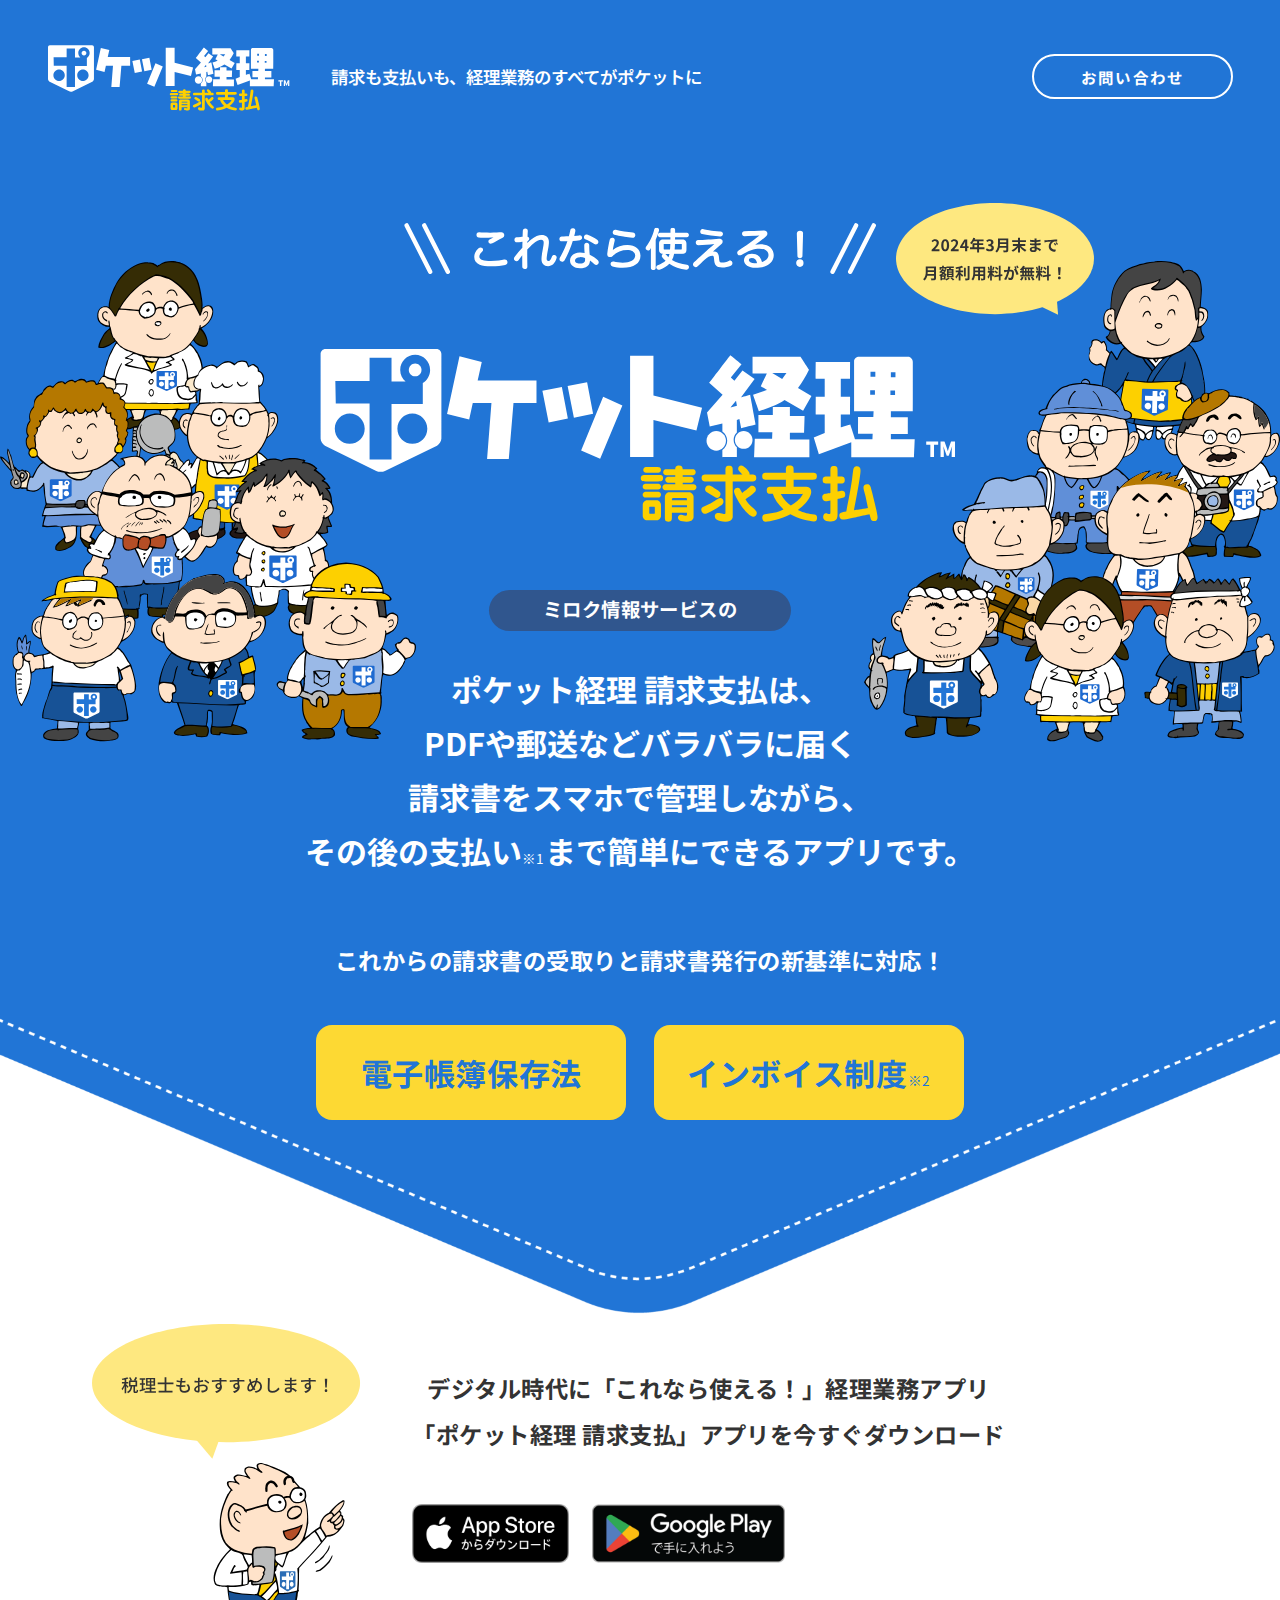
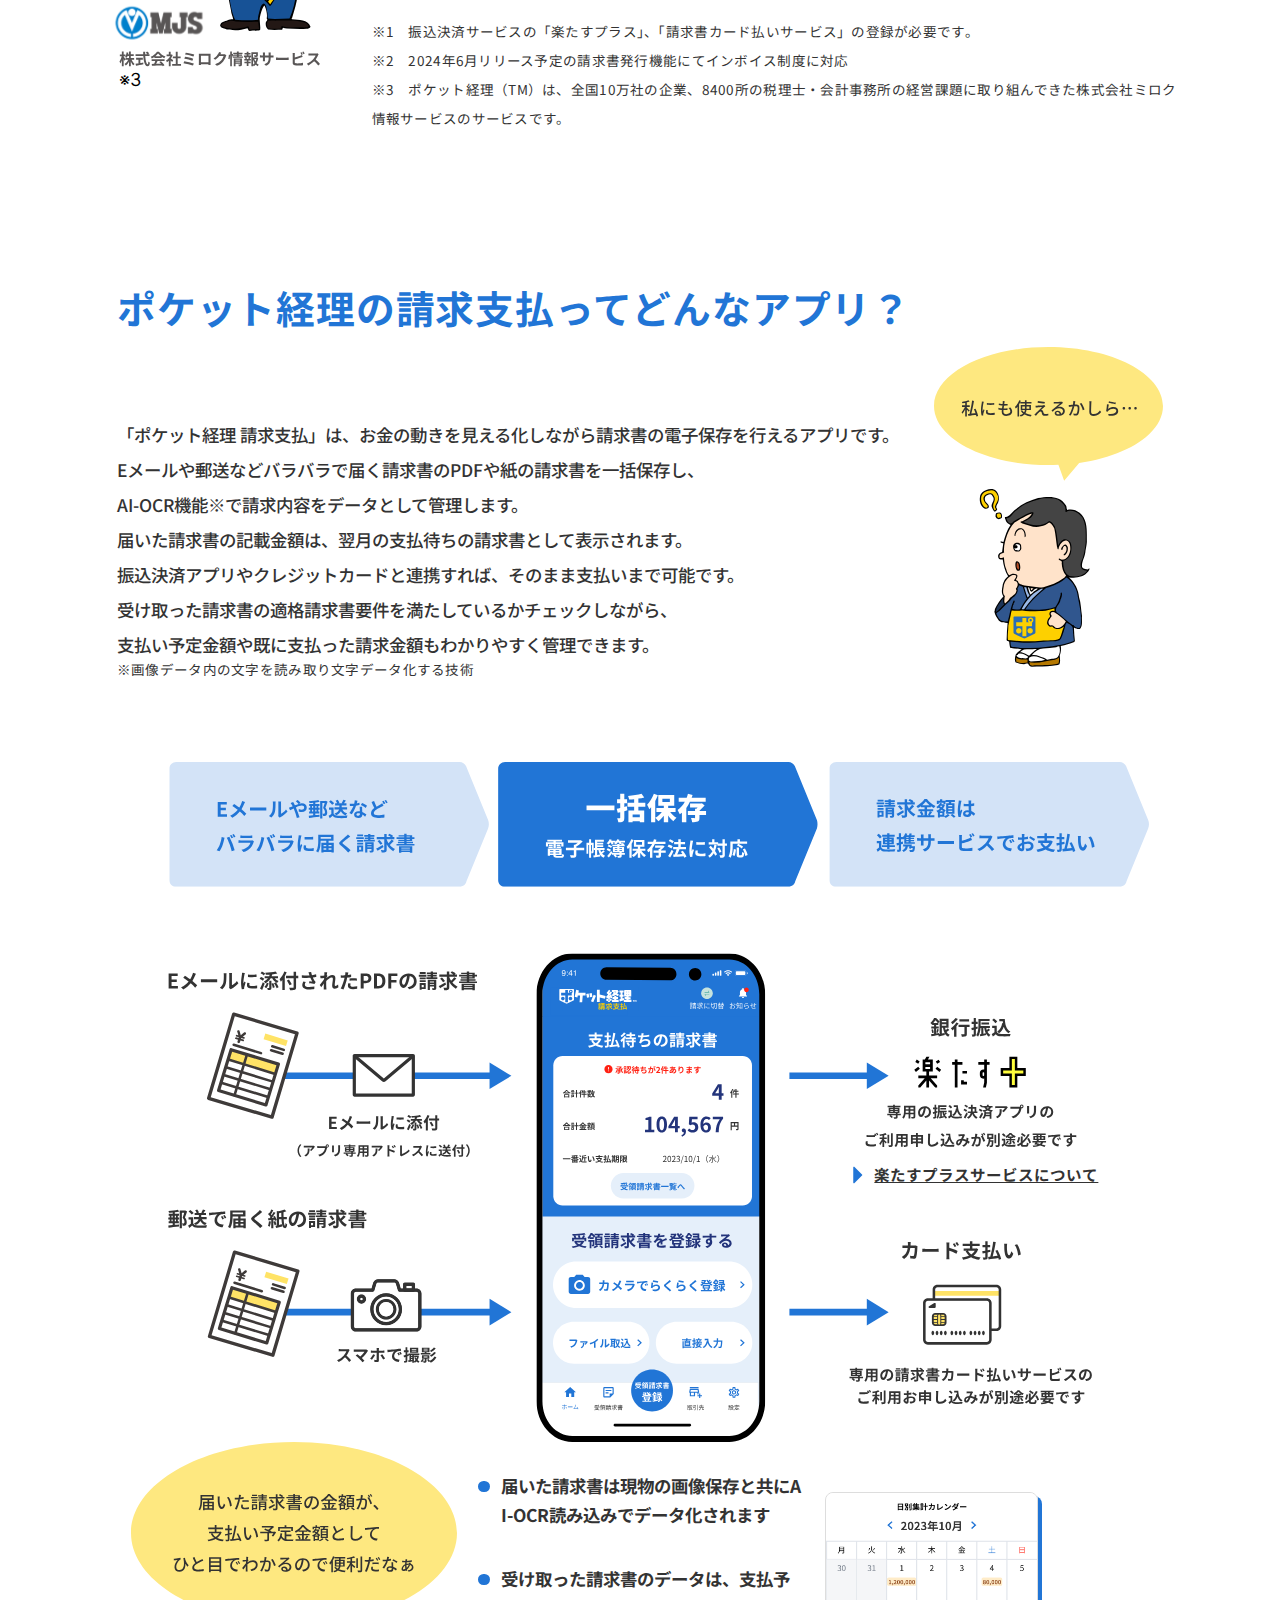
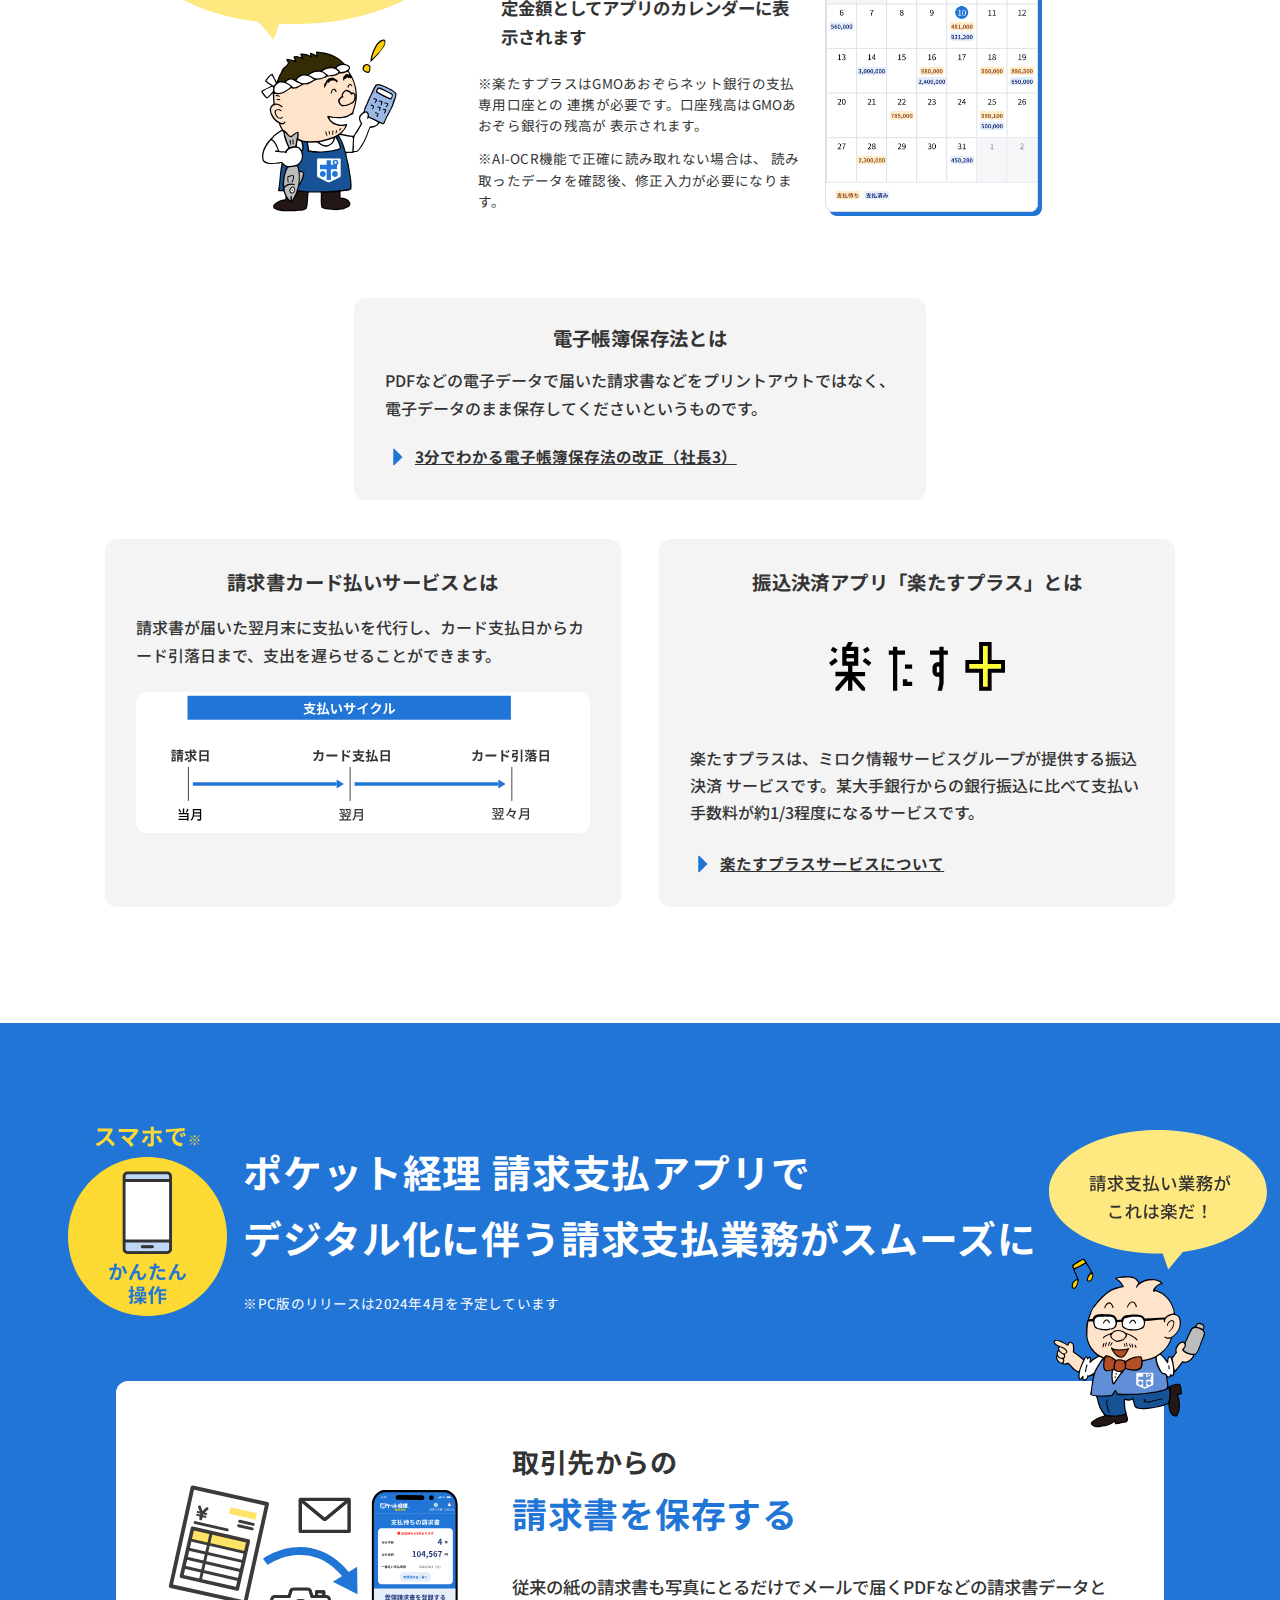
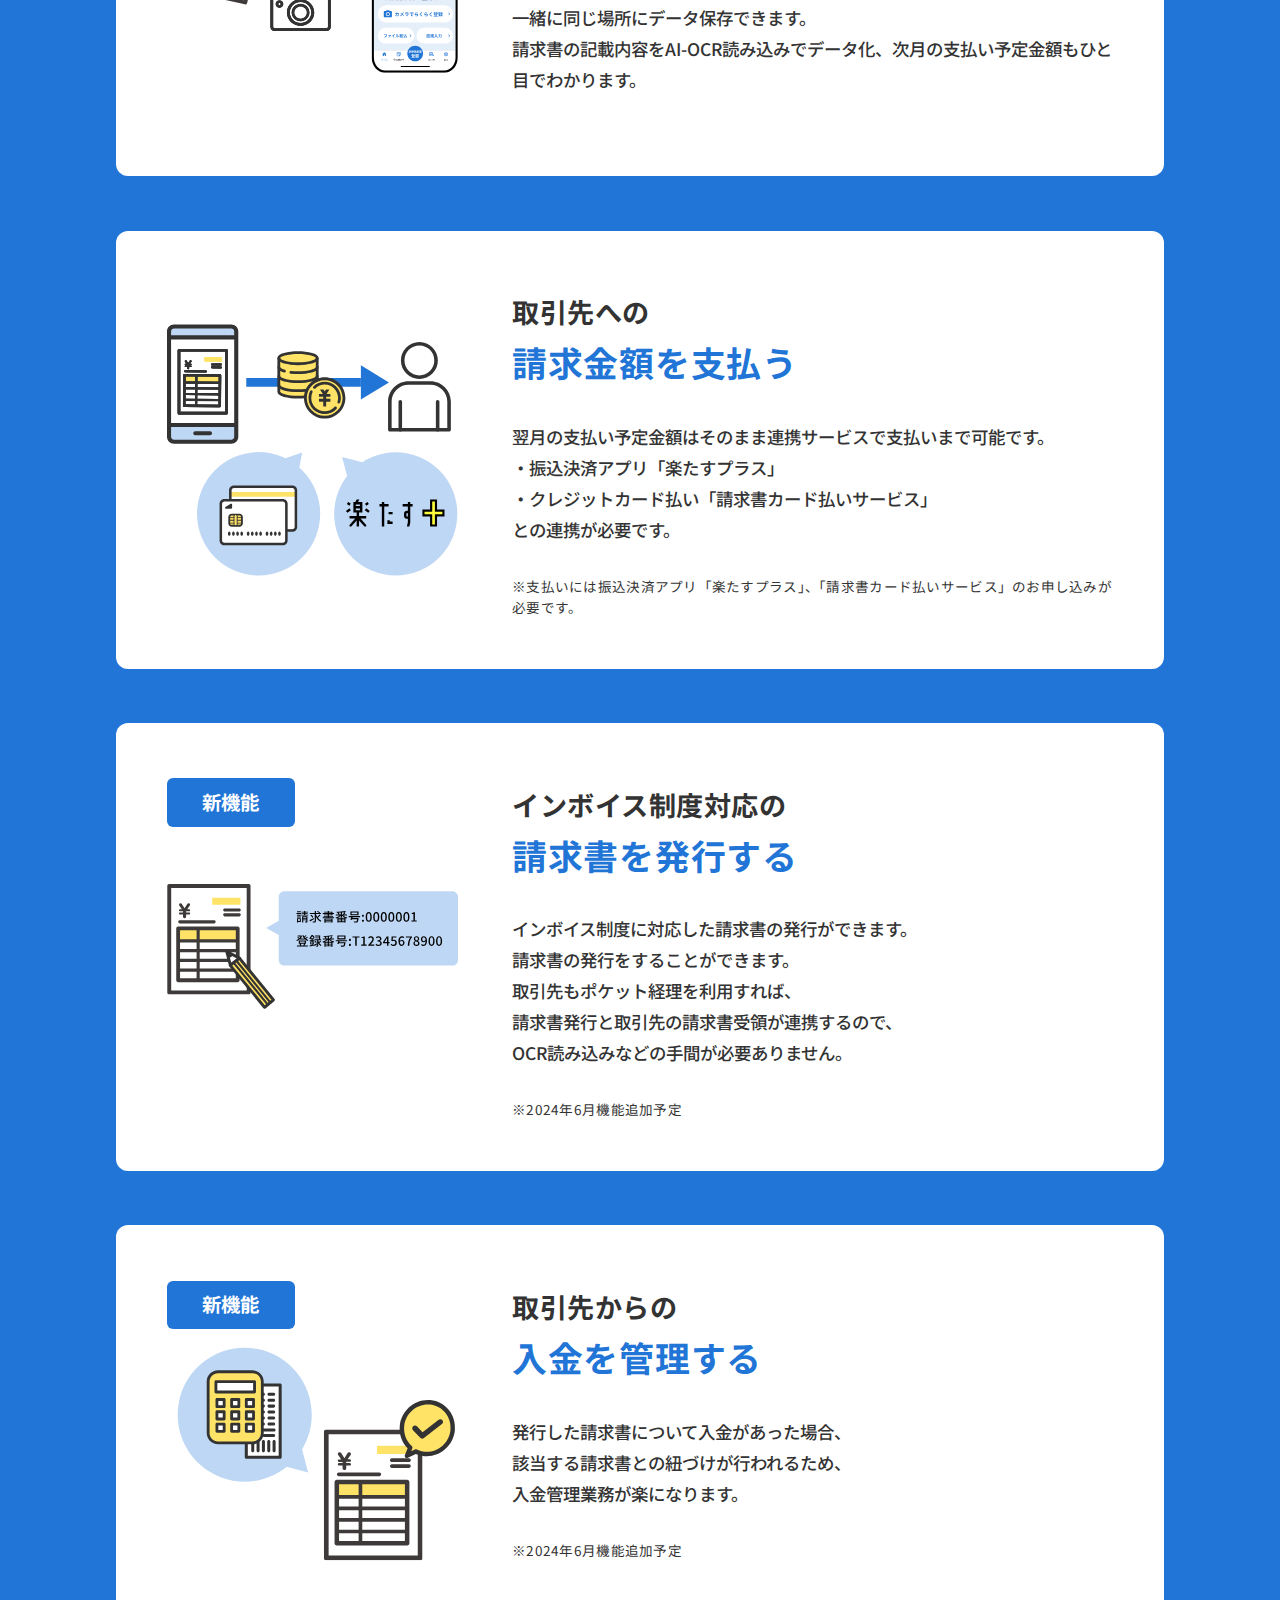
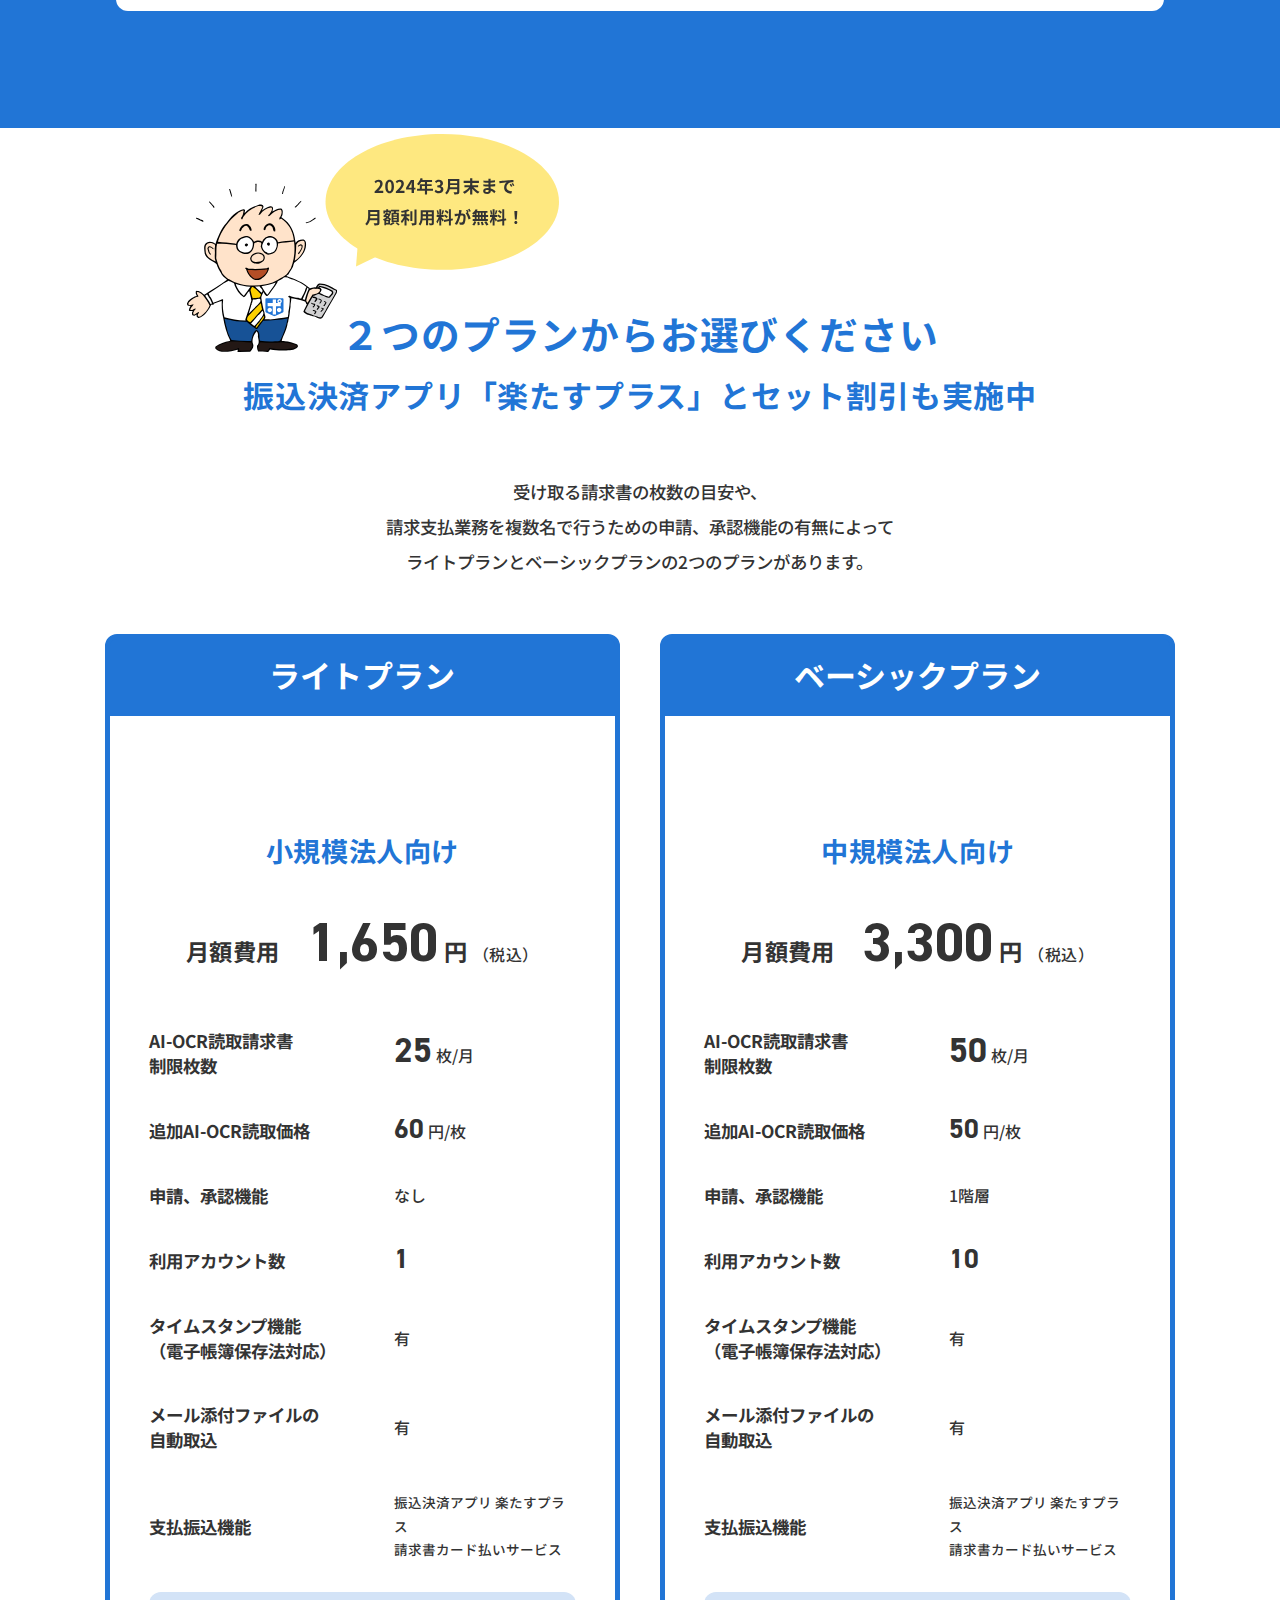
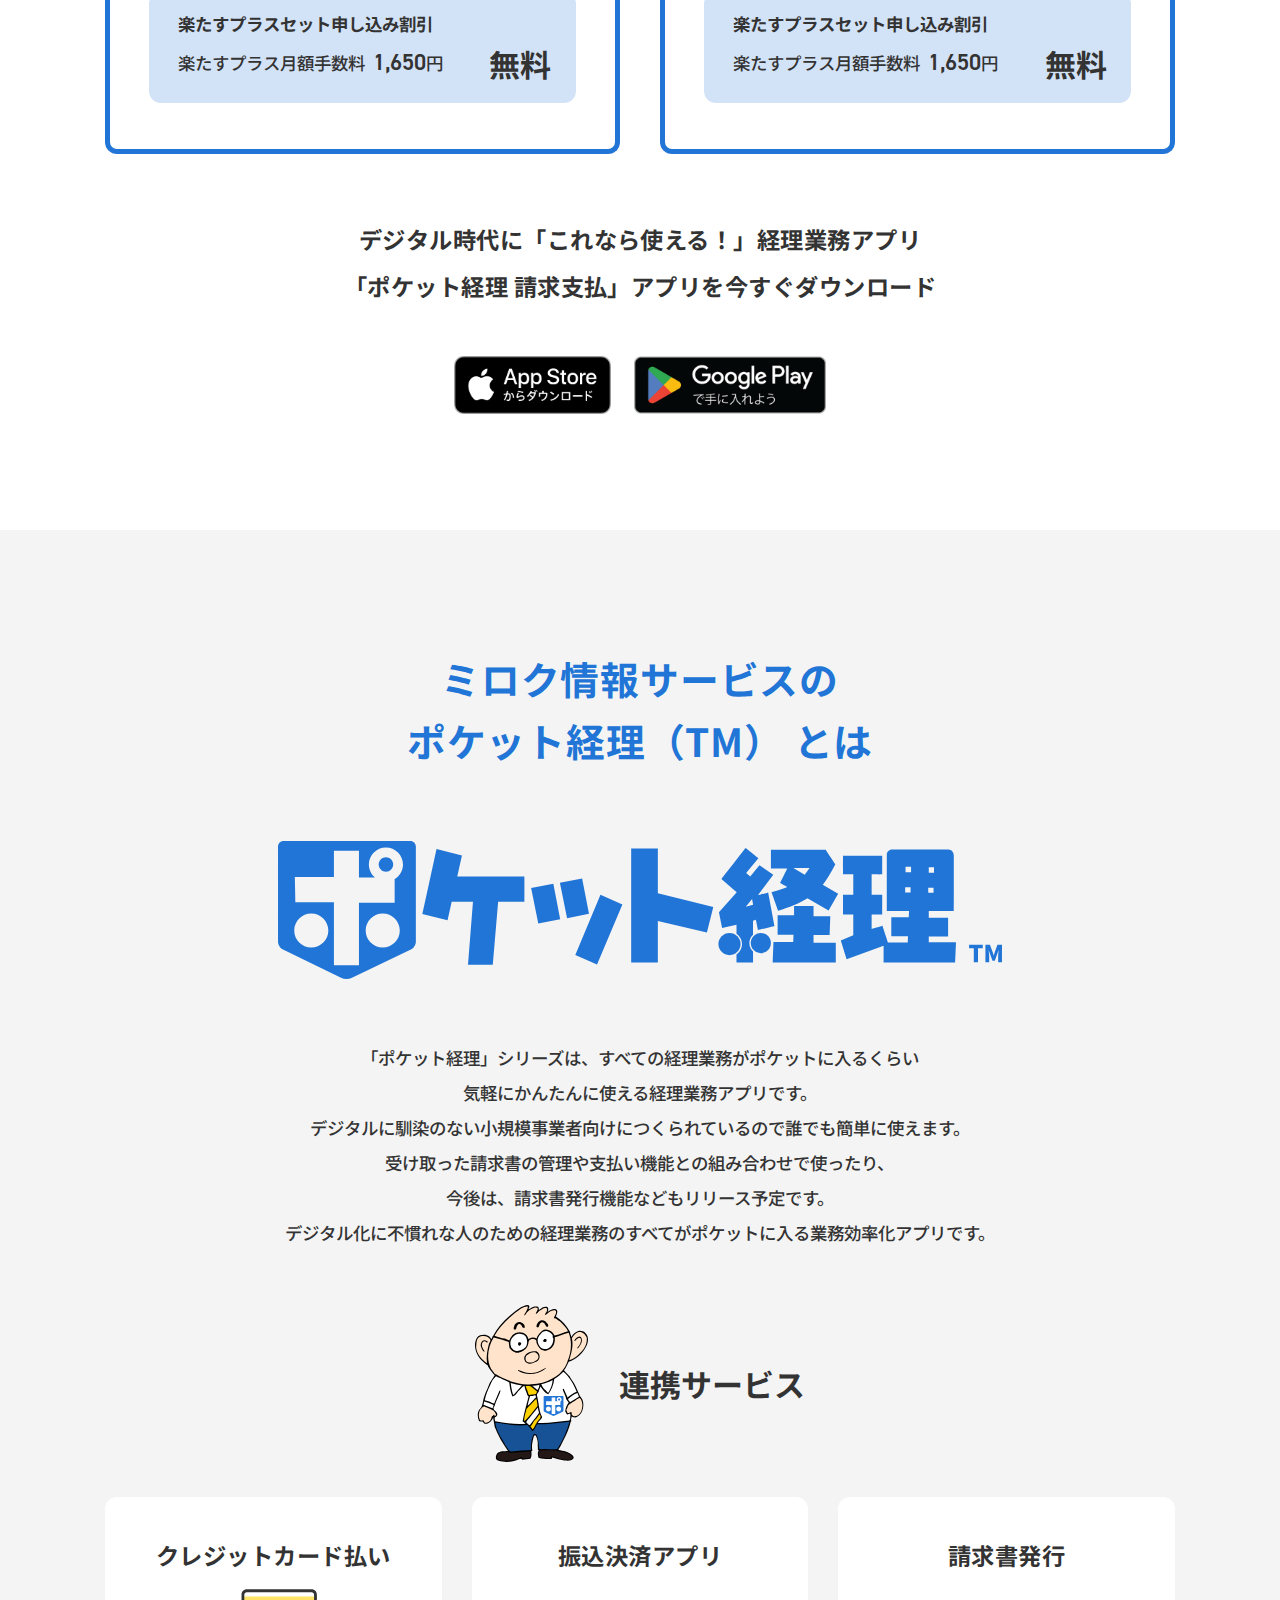
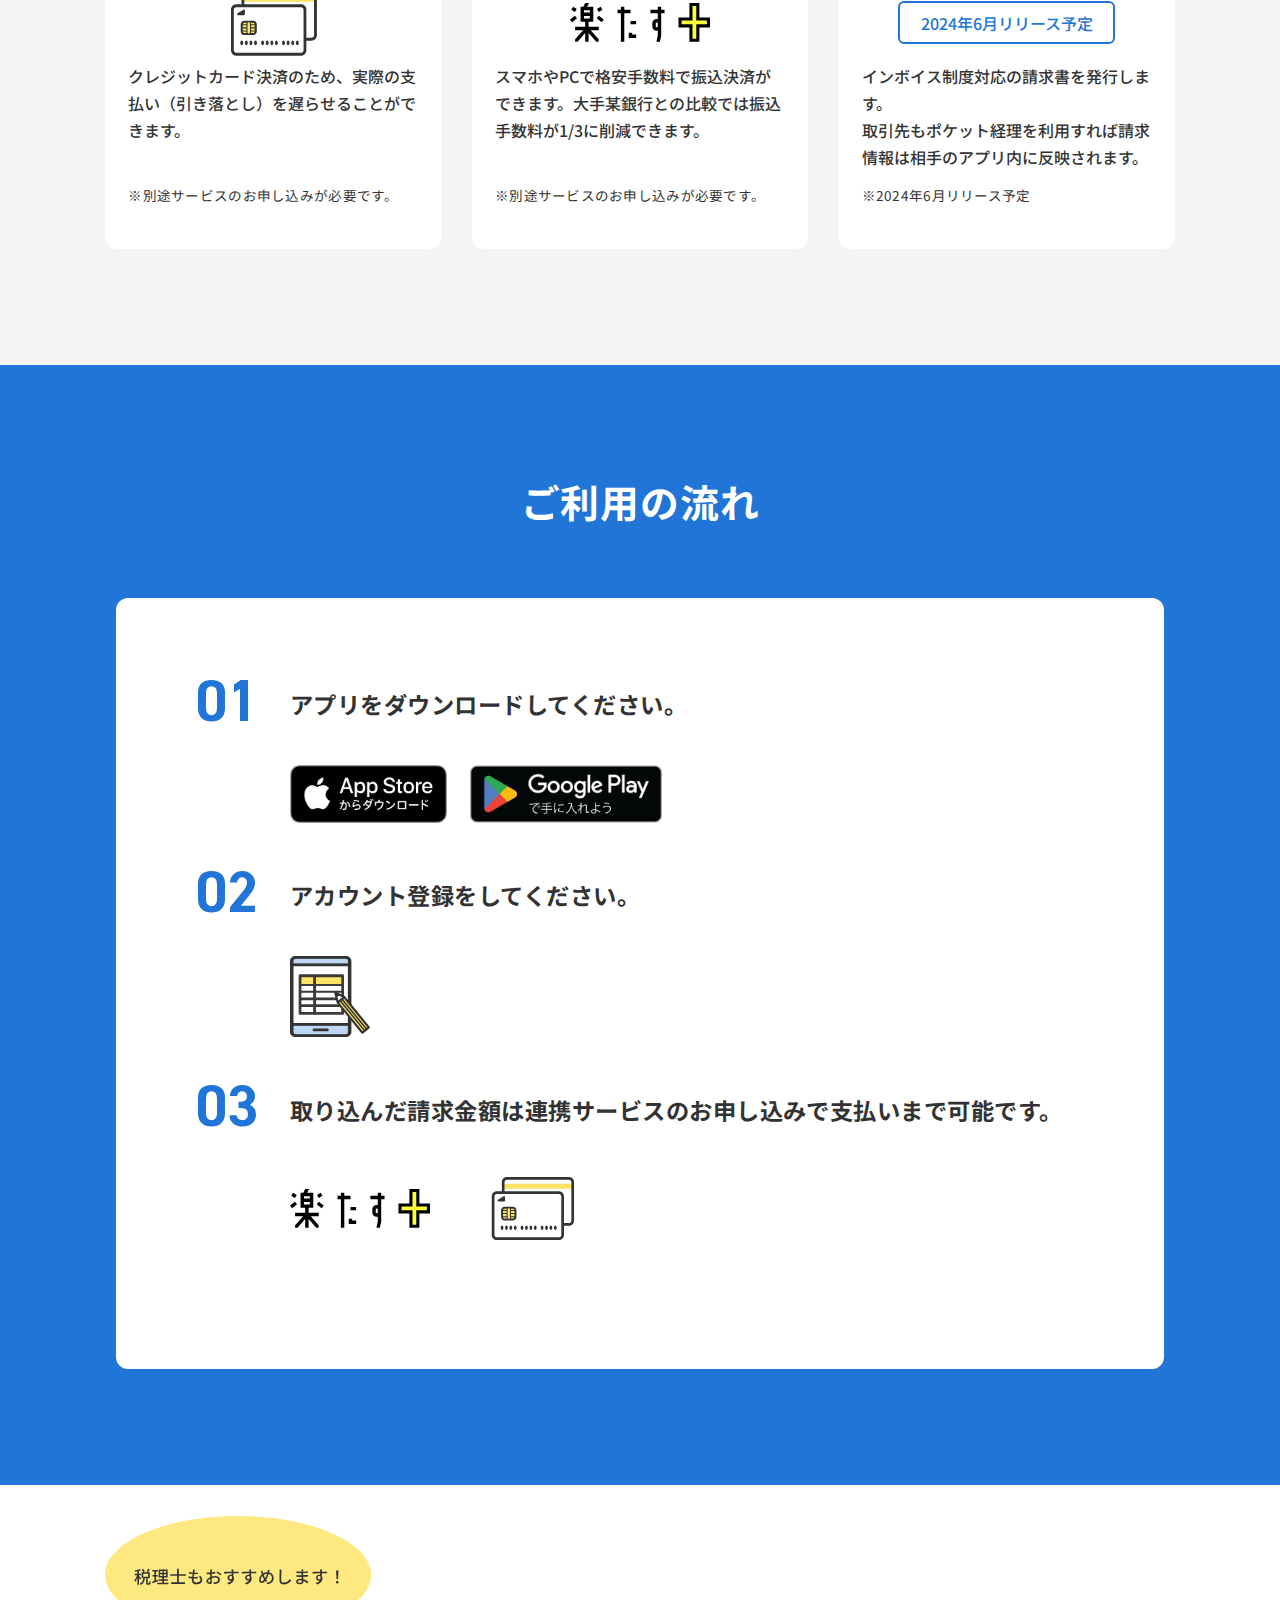
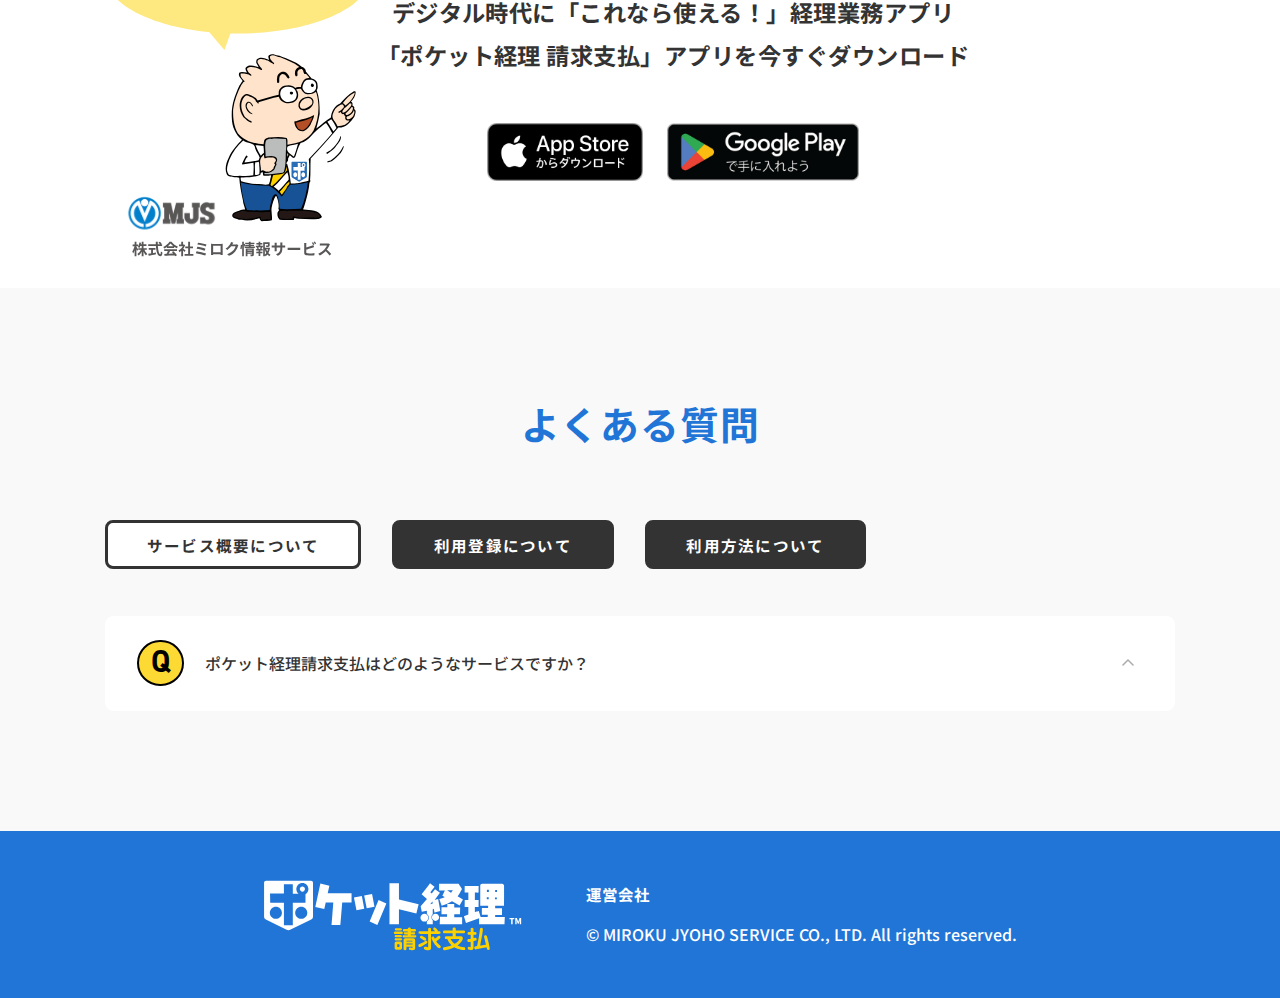
==== commit db651576: "202312182242" ====
--- a/index.html
+++ b/index.html
@@ -45,6 +45,7 @@
 			<div class="center-part">
 				<img class="main-copy" src="./assets/img/main-copy.svg">
 				<img class="pocketkeiri-logo" src="./assets/img/pocketkeiri_logo.svg">
+				<img class="main-campaign-sp sp" src="./assets/img/main-campaign_SP.svg">
 				<img class="main-charaters-sp sp" src="./assets/img/main-characters_SP.svg">
 				<h3 class="service-label font-20-700">ミロク情報サービスの</h3>
 				<p class="description font-32-700">ポケット経理 請求支払は、<br>
@@ -60,6 +61,7 @@
 			</div>
 			<img class="left-part pc" src="./assets/img/main-left.svg">
 			<img class="right-part pc" src="./assets/img/main-right.svg">
+			<img class="main-campaign pc" src="./assets/img/main-campaign.svg">
 		</div>
 		<div class="bottom-part">
 			<img src="./assets/img/main_pocket-bottom.png" class="pc">
@@ -331,7 +333,8 @@
 		<section class="section6">
 			<div class="container">
 				<h2 class="head-text font-40-700">
-					<img src="./assets/img/character_5.svg">
+					<img class="pc" src="./assets/img/character_5.svg">
+					<img class="sp" src="./assets/img/character_5-sp.svg">
 					２つのプランから<br class="sp">お選びください<br>
 					<span class="font-32-700">
 						振込決済アプリ「楽たすプラス」と<br class="sp">セット割引も実施中
--- a/assets/css/style.css
+++ b/assets/css/style.css
@@ -854,10 +854,25 @@
   }
 }
 
+.font-14-700 {
+  color: #333;
+  font-family: "Noto Sans JP";
+  font-size: 1.4rem;
+  font-style: normal;
+  font-weight: 700;
+  line-height: 100%;
+}
+
+@media only screen and (max-width: 768px) {
+  .font-14-700 {
+    font-size: 1.2rem;
+  }
+}
+
 .font-15-400 {
   color: #333;
   font-family: "Noto Sans JP";
-  font-size: 15px;
+  font-size: 1.5rem;
   font-style: normal;
   font-weight: 400;
   line-height: 15px;
@@ -1192,6 +1207,16 @@
   .apps-button img {
     height: 4.4rem;
   }
+}
+
+.apps-button .app-store {
+  aspect-ratio: 132 / 49;
+  width: auto;
+}
+
+.apps-button .google-play {
+  aspect-ratio: 162 / 49;
+  width: auto;
 }
 
 .btn-wrapper {
@@ -1391,6 +1416,47 @@
   z-index: 2;
 }
 
+.breadcrump {
+  padding: 1.5rem 4.8rem;
+  width: 100%;
+  height: 4.6rem;
+  display: -webkit-box;
+  display: -ms-flexbox;
+  display: flex;
+  -webkit-column-gap: 0.8rem;
+     -moz-column-gap: 0.8rem;
+          column-gap: 0.8rem;
+  row-gap: 0.5rem;
+  background: #F4F4F4;
+}
+
+@media only screen and (max-width: 768px) {
+  .breadcrump {
+    padding: 1.2rem 1.6rem;
+    height: 6.1rem;
+    -ms-flex-wrap: wrap;
+        flex-wrap: wrap;
+    -webkit-box-align: unset;
+        -ms-flex-align: unset;
+            align-items: unset;
+  }
+}
+
+.breadcrump .page-link {
+  text-decoration: underline;
+}
+
+.breadcrump img {
+  width: 1.6rem;
+  height: 1.6rem;
+}
+
+@media only screen and (max-width: 768px) {
+  .breadcrump .font-14-500 {
+    margin-bottom: 0;
+  }
+}
+
 .contact-page .sub-mainview {
   padding: 6.4rem 0;
   text-align: center;
@@ -1531,6 +1597,12 @@
     width: 85.3%;
     margin-bottom: 1.8rem;
   }
+}
+
+.front-page .mainview .center-part .main-campaign-sp {
+  width: 45%;
+  margin-left: 3rem;
+  margin-top: -3.2rem;
 }
 
 .front-page .mainview .center-part .main-charaters-sp {
@@ -1635,6 +1707,13 @@
   width: 32.5%;
   position: absolute;
   top: 11.1rem;
+}
+
+.front-page .mainview .main-campaign {
+  right: 14.5%;
+  width: 15.5%;
+  position: absolute;
+  top: 5.1rem;
 }
 
 .front-page .rect-yellow {
@@ -2550,7 +2629,7 @@
   width: -moz-fit-content;
   width: fit-content;
   text-align: center;
-  margin: 0 auto 5.6rem auto;
+  margin: 6.2rem auto 5.6rem auto;
 }
 
 @media only screen and (max-width: 768px) {
@@ -2558,6 +2637,7 @@
     font-size: 2.8rem;
     line-height: 4.8rem;
     margin-bottom: 3.2rem;
+    margin-top: 0;
   }
 }
 
@@ -2575,9 +2655,9 @@
 
 .front-page .section6 .head-text img {
   position: absolute;
-  width: 15.5rem;
-  top: -116px;
-  left: -58px;
+  width: 38.4rem;
+  top: -17.6rem;
+  left: -5.8rem;
 }
 
 @media only screen and (max-width: 768px) {
@@ -2586,7 +2666,7 @@
     position: relative;
     top: auto;
     left: auto;
-    width: 9.3rem;
+    width: 27.2rem;
     margin: 0 auto 2.0rem auto;
   }
 }
@@ -3696,6 +3776,459 @@
   }
 }
 
+.card-pay .section1 {
+  padding: 10.4rem 0 6.4rem 0;
+}
+
+@media only screen and (max-width: 768px) {
+  .card-pay .section1 {
+    padding: 4.0rem 0 5.6rem 0;
+  }
+}
+
+.card-pay .section1 .container {
+  display: -webkit-box;
+  display: -ms-flexbox;
+  display: flex;
+  -webkit-column-gap: 3.2rem;
+     -moz-column-gap: 3.2rem;
+          column-gap: 3.2rem;
+  -ms-flex-pack: distribute;
+      justify-content: space-around;
+}
+
+@media only screen and (max-width: 768px) {
+  .card-pay .section1 .container {
+    -webkit-box-orient: vertical;
+    -webkit-box-direction: normal;
+        -ms-flex-direction: column;
+            flex-direction: column;
+  }
+}
+
+.card-pay .section1 .left-wrapper .head-text {
+  color: #2175D6;
+  margin-bottom: 7.2rem;
+}
+
+@media only screen and (max-width: 768px) {
+  .card-pay .section1 .left-wrapper .head-text {
+    font-size: 2.4rem;
+    margin-bottom: 2.4rem;
+  }
+}
+
+.card-pay .section1 .left-wrapper .middle-desc {
+  margin-bottom: 4.8rem;
+  line-height: 4.8rem;
+}
+
+@media only screen and (max-width: 768px) {
+  .card-pay .section1 .left-wrapper .middle-desc {
+    font-size: 1.8rem;
+    line-height: 2.8rem;
+    text-align: left;
+    margin-bottom: 2.0rem;
+  }
+}
+
+.card-pay .section1 .left-wrapper .notice {
+  line-height: 3.2rem;
+}
+
+@media only screen and (max-width: 768px) {
+  .card-pay .section1 .left-wrapper .notice {
+    font-size: 1.4rem;
+    margin-bottom: 3.2rem;
+    line-height: 2.4rem;
+  }
+}
+
+.card-pay .section1 .right-img {
+  width: 38%;
+}
+
+@media only screen and (max-width: 768px) {
+  .card-pay .section1 .right-img {
+    width: 100%;
+  }
+}
+
+.card-pay .section2 {
+  padding: 12rem 0;
+  background: #2175D6;
+}
+
+@media only screen and (max-width: 768px) {
+  .card-pay .section2 {
+    padding: 6.4rem 0;
+  }
+}
+
+.card-pay .section2 .head-text {
+  color: #FFF;
+  margin-bottom: 9.6rem;
+}
+
+@media only screen and (max-width: 768px) {
+  .card-pay .section2 .head-text {
+    font-size: 2.4rem;
+    margin-bottom: 4.0rem;
+  }
+}
+
+.card-pay .section2 .cards-list {
+  display: -webkit-box;
+  display: -ms-flexbox;
+  display: flex;
+  -webkit-box-orient: vertical;
+  -webkit-box-direction: normal;
+      -ms-flex-direction: column;
+          flex-direction: column;
+  row-gap: 5.6rem;
+}
+
+@media only screen and (max-width: 768px) {
+  .card-pay .section2 .cards-list {
+    row-gap: 3.2rem;
+  }
+}
+
+.card-pay .section2 .cards-list .card-item {
+  position: relative;
+  width: 100%;
+  display: -webkit-box;
+  display: -ms-flexbox;
+  display: flex;
+  -webkit-column-gap: 7.2rem;
+     -moz-column-gap: 7.2rem;
+          column-gap: 7.2rem;
+  padding: 6.4rem 4.0rem 6.4rem 8.2rem;
+  border-radius: 12px;
+  background: #FFF;
+}
+
+@media only screen and (max-width: 768px) {
+  .card-pay .section2 .cards-list .card-item {
+    padding: 4.0rem 1.6rem;
+  }
+}
+
+.card-pay .section2 .cards-list .card-item .left-img {
+  position: relative;
+  width: 26%;
+  -ms-flex-negative: 0;
+      flex-shrink: 0;
+}
+
+@media only screen and (max-width: 768px) {
+  .card-pay .section2 .cards-list .card-item .left-img {
+    width: 100%;
+    margin-bottom: 2.4rem;
+  }
+}
+
+.card-pay .section2 .cards-list .card-item .left-img img {
+  max-width: 100%;
+  display: block;
+  margin: 0 auto;
+}
+
+.card-pay .section2 .cards-list .card-item .left-img .cardpay-feature1 {
+  width: 27rem;
+}
+
+@media only screen and (max-width: 768px) {
+  .card-pay .section2 .cards-list .card-item .left-img .cardpay-feature1 {
+    width: 20rem;
+  }
+}
+
+.card-pay .section2 .cards-list .card-item .left-img .cardpay-feature2 {
+  width: 19.2rem;
+}
+
+@media only screen and (max-width: 768px) {
+  .card-pay .section2 .cards-list .card-item .left-img .cardpay-feature2 {
+    width: 16.3rem;
+  }
+}
+
+.card-pay .section2 .cards-list .card-item .left-img .cardpay-feature3 {
+  width: 24rem;
+}
+
+@media only screen and (max-width: 768px) {
+  .card-pay .section2 .cards-list .card-item .left-img .cardpay-feature3 {
+    width: 15.6rem;
+  }
+}
+
+.card-pay .section2 .cards-list .card-item .right-wrapper .sub-head-text {
+  line-height: 4.8rem;
+  margin-bottom: 3.2rem;
+  color: #2175D6;
+}
+
+@media only screen and (max-width: 768px) {
+  .card-pay .section2 .cards-list .card-item .right-wrapper .sub-head-text {
+    font-size: 2.4rem;
+    line-height: 3.6rem;
+    margin-bottom: 2.4rem;
+    text-align: center;
+    letter-spacing: -0.05em;
+  }
+}
+
+.card-pay .section2 .cards-list .card-item .right-wrapper .content {
+  margin-bottom: 3.2rem;
+  line-height: 3.2rem;
+}
+
+@media only screen and (max-width: 768px) {
+  .card-pay .section2 .cards-list .card-item .right-wrapper .content {
+    font-size: 1.5rem;
+    margin-bottom: 1.6rem;
+    line-height: 2.8rem;
+  }
+}
+
+.card-pay .payment-flow {
+  padding: 12rem 0;
+}
+
+@media only screen and (max-width: 768px) {
+  .card-pay .payment-flow {
+    padding: 6.4rem 0;
+  }
+}
+
+.card-pay .payment-flow .head-text {
+  color: #2175D6;
+  margin-bottom: 10.4rem;
+}
+
+@media only screen and (max-width: 768px) {
+  .card-pay .payment-flow .head-text {
+    font-size: 2.4rem;
+    margin-bottom: 3.2rem;
+  }
+}
+
+.card-pay .payment-flow img {
+  display: block;
+  max-width: 102rem;
+  width: 100%;
+  margin: 0 auto;
+}
+
+@media only screen and (max-width: 768px) {
+  .card-pay .payment-flow img {
+    width: 100%;
+  }
+}
+
+.card-pay .flow2 {
+  padding: 12rem 0;
+  background: #2175D6;
+}
+
+@media only screen and (max-width: 768px) {
+  .card-pay .flow2 {
+    padding: 6.4rem 0;
+  }
+}
+
+.card-pay .flow2 .head-text {
+  color: #FFF;
+  margin-bottom: 7.4rem;
+}
+
+@media only screen and (max-width: 768px) {
+  .card-pay .flow2 .head-text {
+    font-size: 2.4rem;
+    margin-bottom: 4.2rem;
+  }
+}
+
+.card-pay .flow2 .flow {
+  display: -webkit-box;
+  display: -ms-flexbox;
+  display: flex;
+  -webkit-column-gap: 1.6rem;
+     -moz-column-gap: 1.6rem;
+          column-gap: 1.6rem;
+  padding: 1.6rem 3.2rem;
+  max-width: 116rem;
+  background: #FFF;
+  border-radius: 12px;
+}
+
+@media only screen and (max-width: 768px) {
+  .card-pay .flow2 .flow {
+    -webkit-box-orient: vertical;
+    -webkit-box-direction: normal;
+        -ms-flex-direction: column;
+            flex-direction: column;
+    row-gap: 1.6rem;
+  }
+}
+
+.card-pay .flow2 .flow .right-triangle {
+  width: 2.7rem;
+  height: 2.6rem;
+  -ms-flex-negative: 0;
+      flex-shrink: 0;
+  margin-top: auto;
+  margin-bottom: auto;
+  -webkit-transform: translate(0, -3.8rem);
+          transform: translate(0, -3.8rem);
+}
+
+@media only screen and (max-width: 768px) {
+  .card-pay .flow2 .flow .right-triangle {
+    display: block;
+    margin: 0 auto;
+    -webkit-transform: translate(0, 0);
+            transform: translate(0, 0);
+  }
+}
+
+.card-pay .flow2 .flow .flow-item .num {
+  margin-bottom: 1.6rem;
+  font-family: "DIN 2014";
+  color: #2175D6;
+  width: -webkit-fit-content;
+  width: -moz-fit-content;
+  width: fit-content;
+}
+
+@media only screen and (max-width: 768px) {
+  .card-pay .flow2 .flow .flow-item .num {
+    font-size: 4.0rem;
+    margin-bottom: 1.0rem;
+  }
+}
+
+.card-pay .flow2 .flow .flow-item .content {
+  line-height: 3.2rem;
+  margin-bottom: 3.2rem;
+}
+
+@media only screen and (max-width: 768px) {
+  .card-pay .flow2 .flow .flow-item .content {
+    font-size: 1.5rem;
+    line-height: 2.4rem;
+    margin-bottom: 2.4rem;
+  }
+}
+
+@media only screen and (max-width: 768px) {
+  .card-pay .flow2 .flow .flow-item .btn-blue.btn {
+    margin: 0 auto;
+  }
+}
+
+.card-pay .flow2 .flow .flow-item .btn-blue.btn:hover {
+  border: 2px solid #2175D6;
+}
+
+.card-pay .flow2 .flow .flow-item img {
+  display: block;
+  margin: 0 auto;
+}
+
+.card-pay .flow2 .flow .flow-item .card-img {
+  width: 10rem;
+}
+
+.card-pay .flow2 .flow .flow-item .cardpay-flow3 {
+  width: 26rem;
+}
+
+.card-pay .flow2 .flow .flow-item .cardpay-flow4 {
+  width: 10.9rem;
+}
+
+.card-pay .bottom-section {
+  padding: 12.5rem 0;
+}
+
+@media only screen and (max-width: 768px) {
+  .card-pay .bottom-section {
+    padding: 5.6rem 0;
+  }
+}
+
+.card-pay .bottom-section .desc {
+  margin-bottom: 4.8rem;
+}
+
+@media only screen and (max-width: 768px) {
+  .card-pay .bottom-section .desc {
+    font-size: 1.8rem;
+    line-height: 3.0rem;
+    margin-bottom: 2.4rem;
+  }
+}
+
+.card-pay .bottom-section .btn-wrapper {
+  display: -webkit-box;
+  display: -ms-flexbox;
+  display: flex;
+  width: -webkit-fit-content;
+  width: -moz-fit-content;
+  width: fit-content;
+  margin: 0 auto;
+  -webkit-column-gap: 3.2rem;
+     -moz-column-gap: 3.2rem;
+          column-gap: 3.2rem;
+}
+
+@media only screen and (max-width: 768px) {
+  .card-pay .bottom-section .btn-wrapper {
+    width: -webkit-fit-content;
+    width: -moz-fit-content;
+    width: fit-content;
+    -webkit-box-orient: vertical;
+    -webkit-box-direction: normal;
+        -ms-flex-direction: column;
+            flex-direction: column;
+    row-gap: 1.6rem;
+  }
+}
+
+@media only screen and (max-width: 768px) {
+  .card-pay .bottom-section .btn-wrapper .btn {
+    width: 24.3rem !important;
+  }
+}
+
+.card-pay .bottom-section .btn-wrapper .btn-black {
+  width: 31.2rem;
+}
+
+.card-pay .bottom-section .btn-wrapper .btn-blue.btn {
+  width: 27.1rem;
+  background: #2175D6;
+  height: 6.4rem;
+  padding: 1.5rem 4.8rem;
+  color: #FFF;
+  border: 3px solid #2175D6;
+}
+
+.card-pay .bottom-section .btn-wrapper .btn-blue.btn::before {
+  display: block;
+}
+
+.card-pay .bottom-section .btn-wrapper .btn-blue.btn::before {
+  background: #333;
+}
+
+.card-pay .bottom-section .btn-wrapper .btn-blue.btn::after {
+  border: 3px solid #2175D6;
+}
+
 .footer {
   display: -webkit-box;
   display: -ms-flexbox;
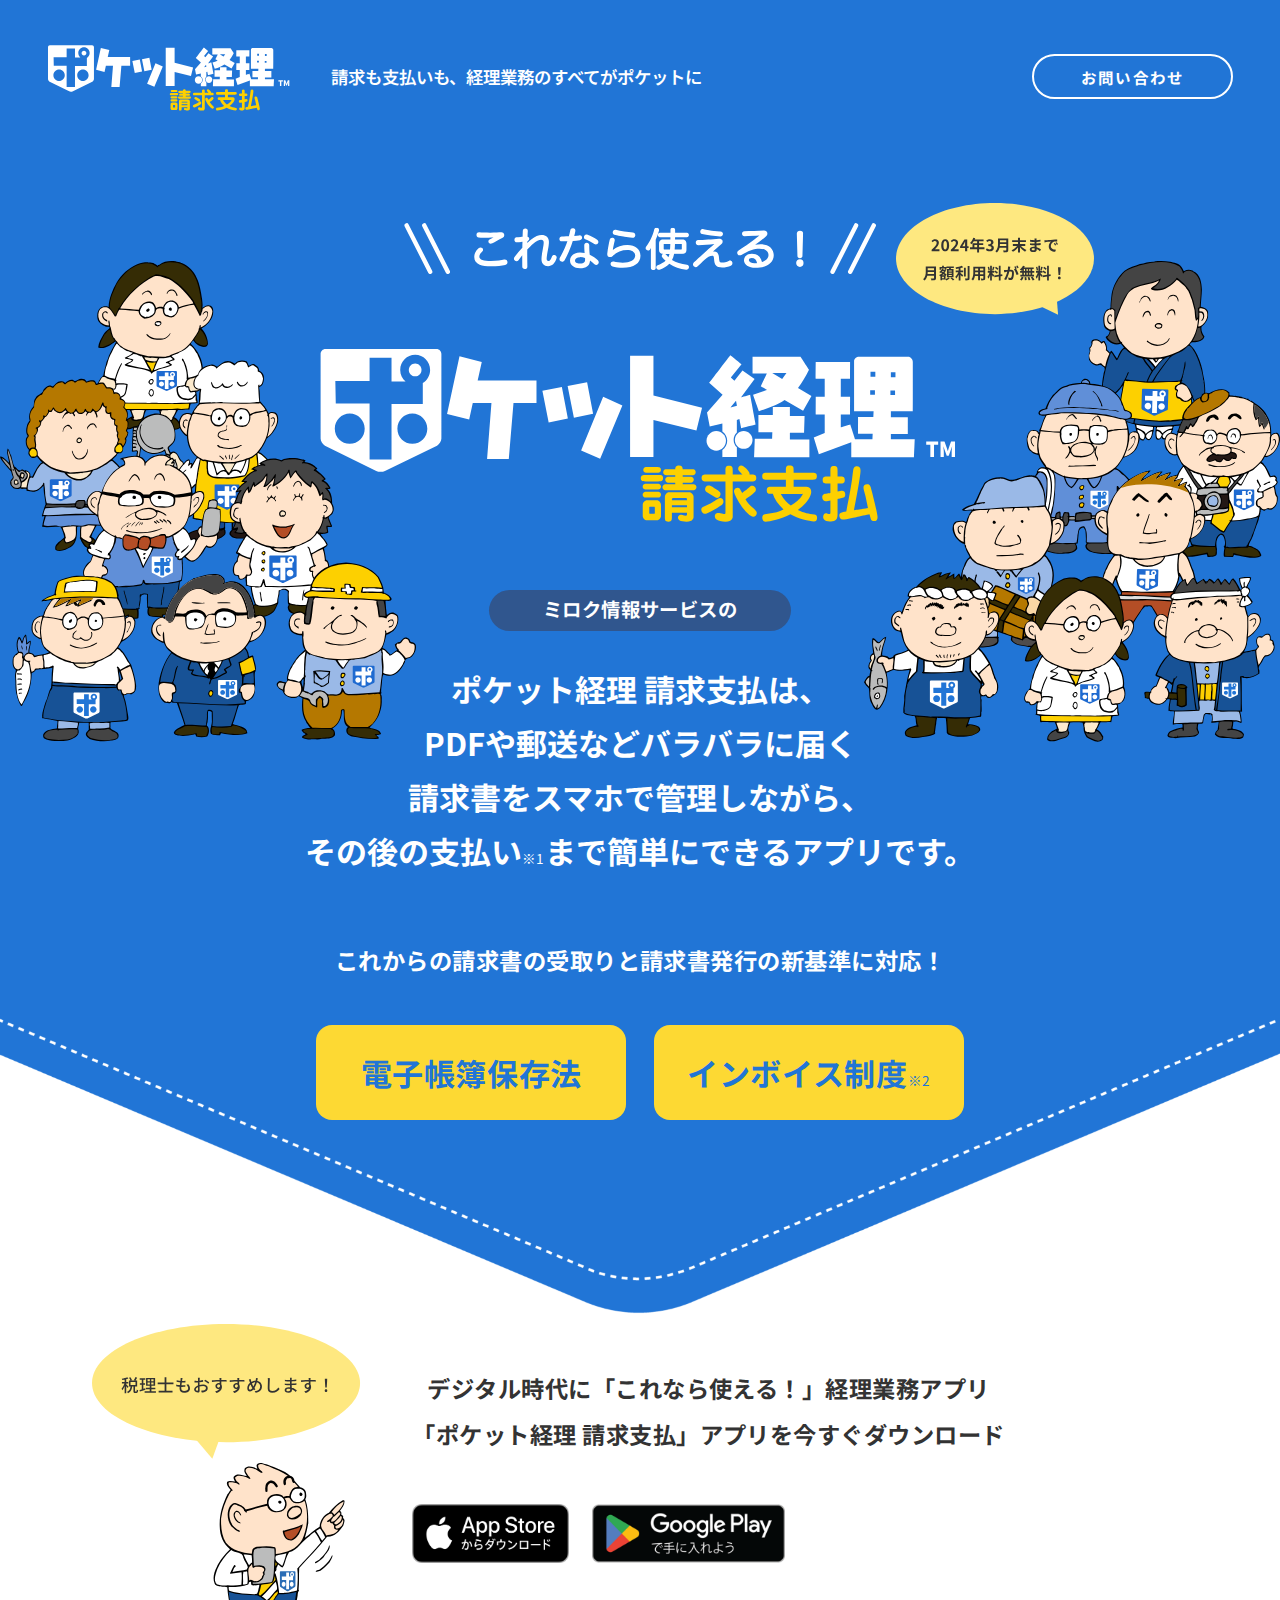
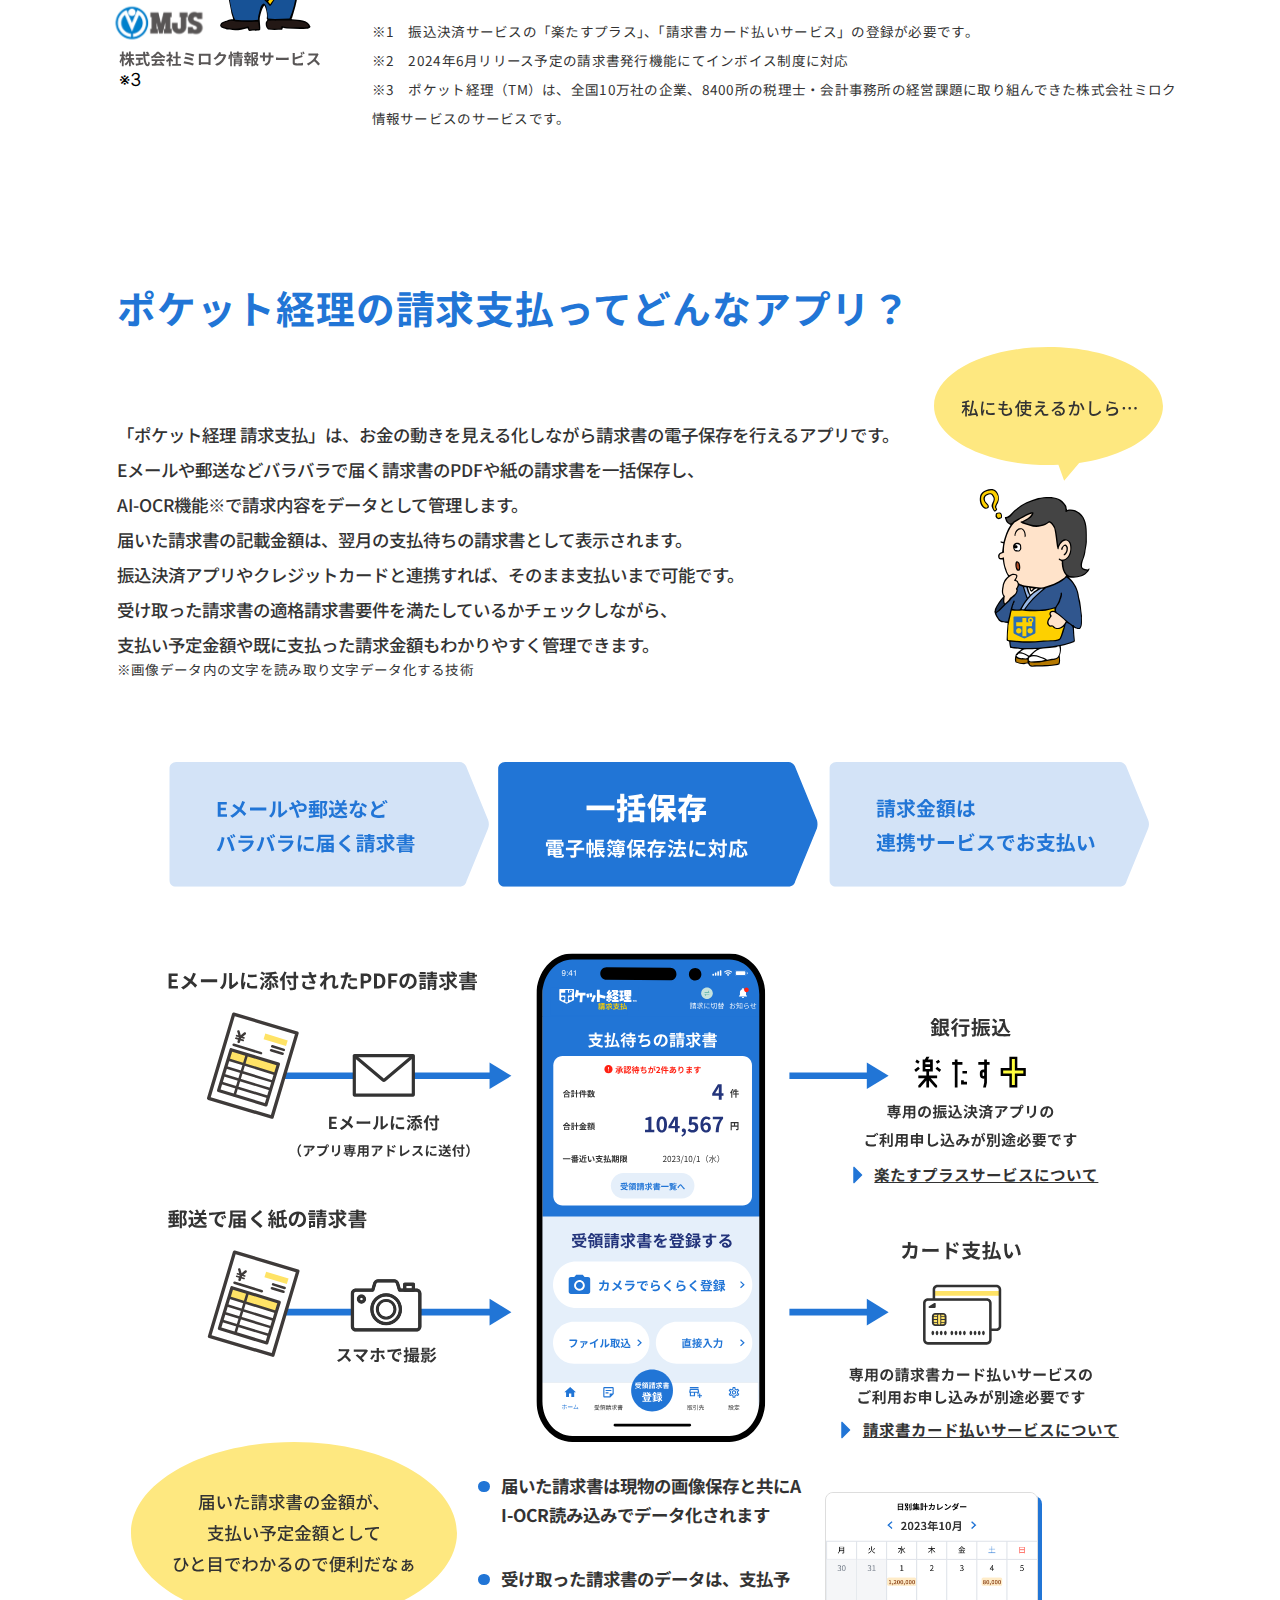
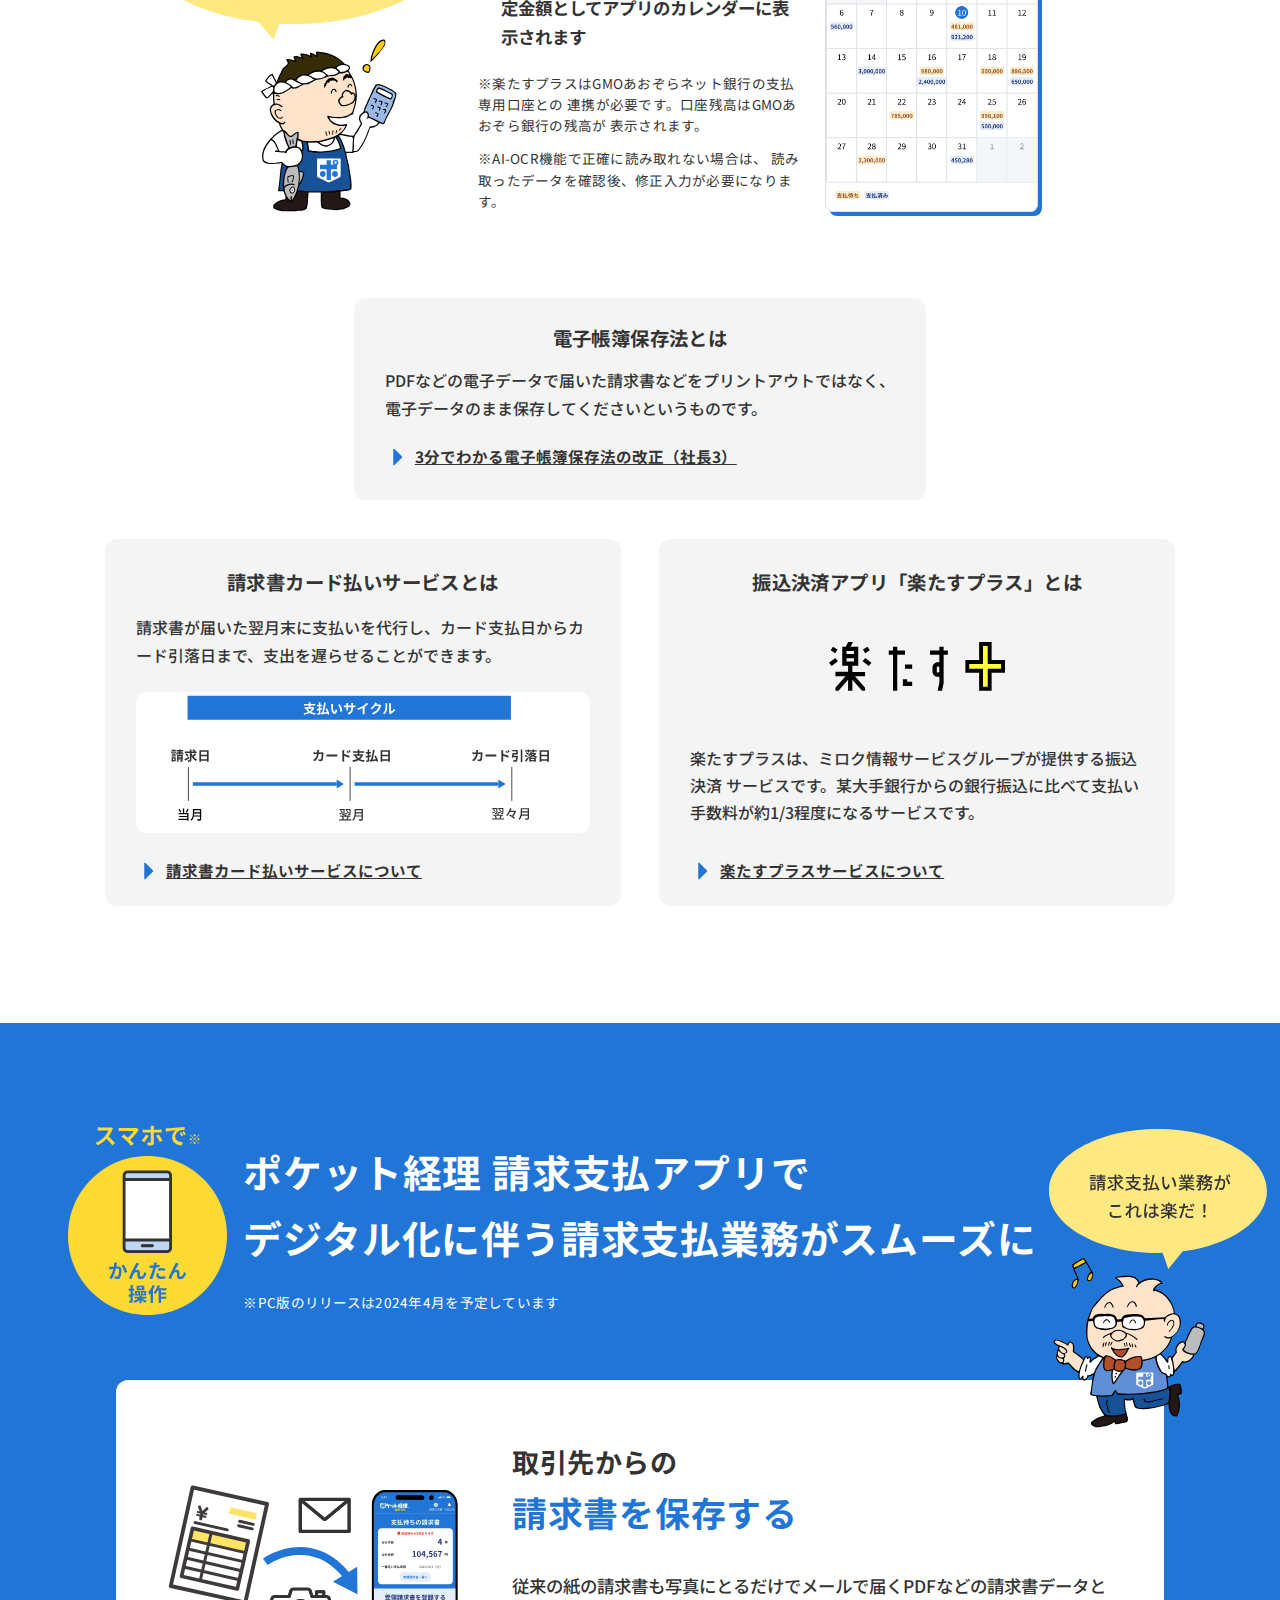
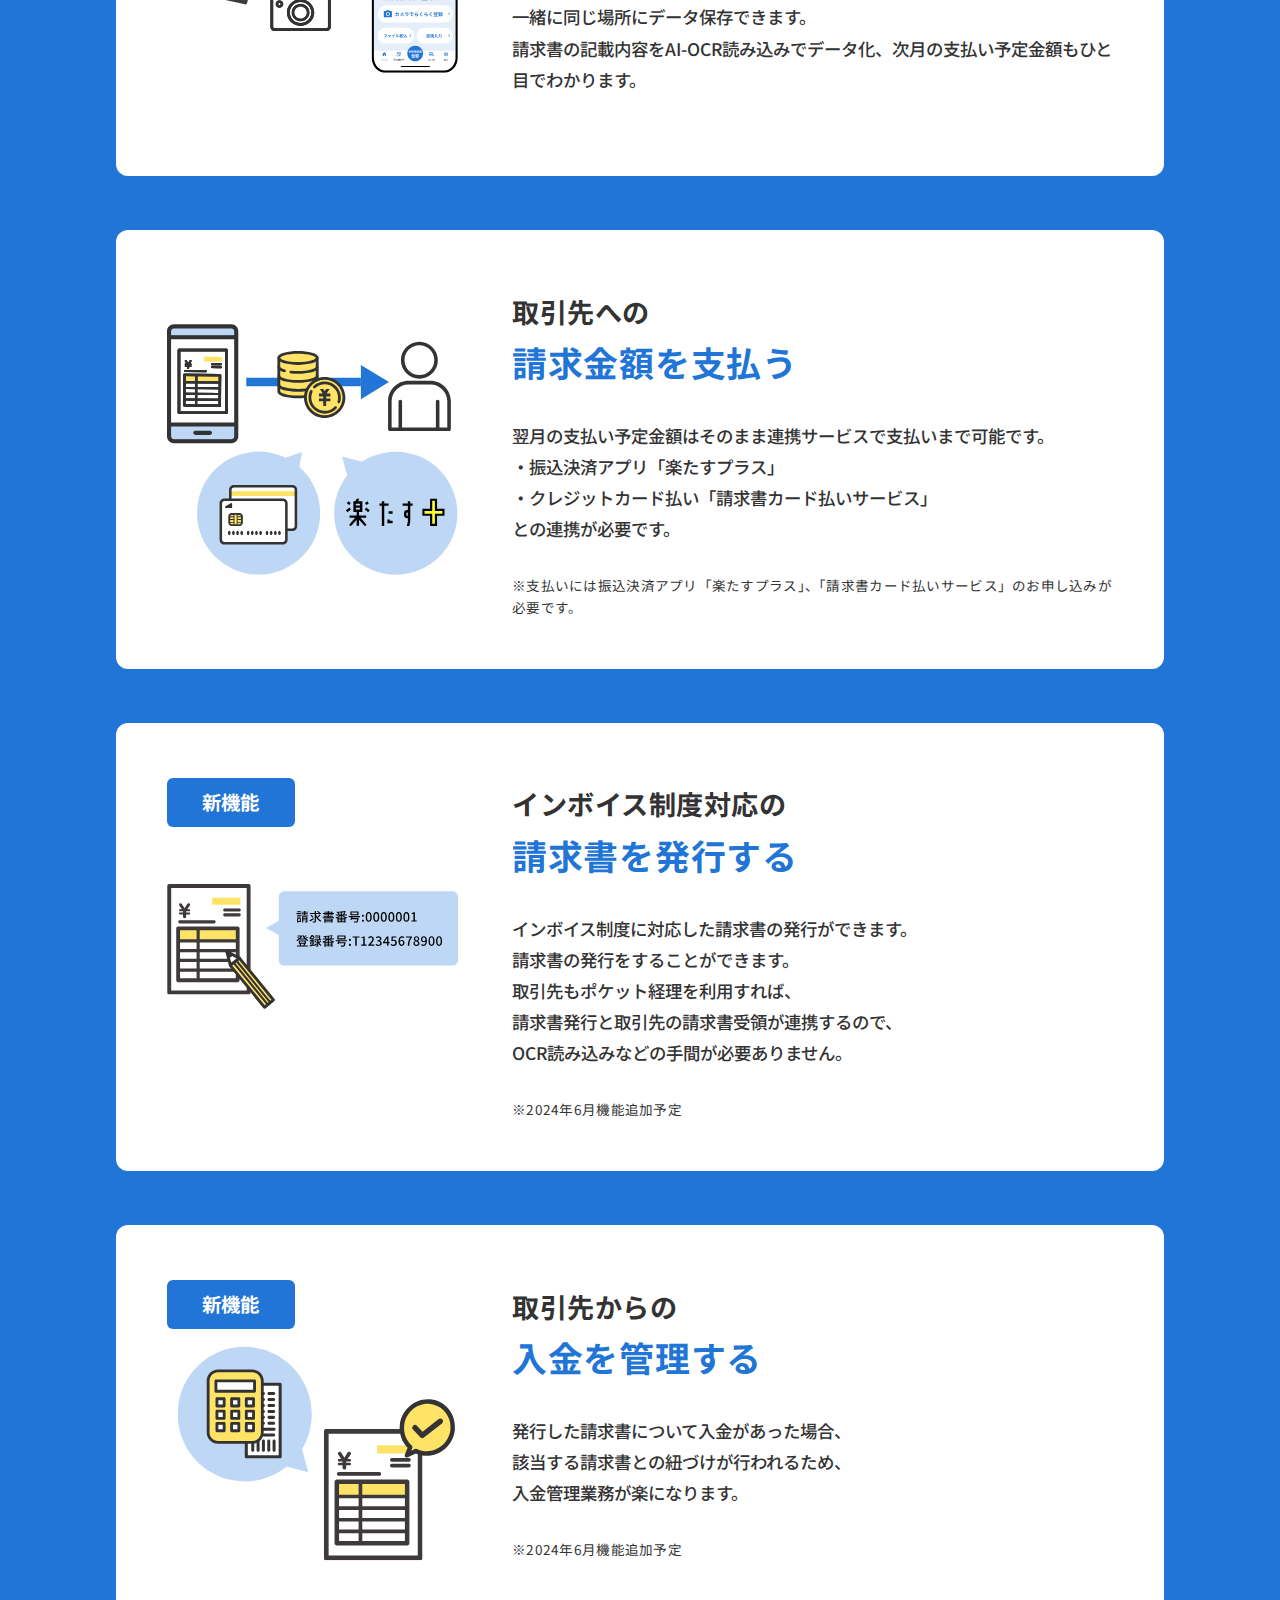
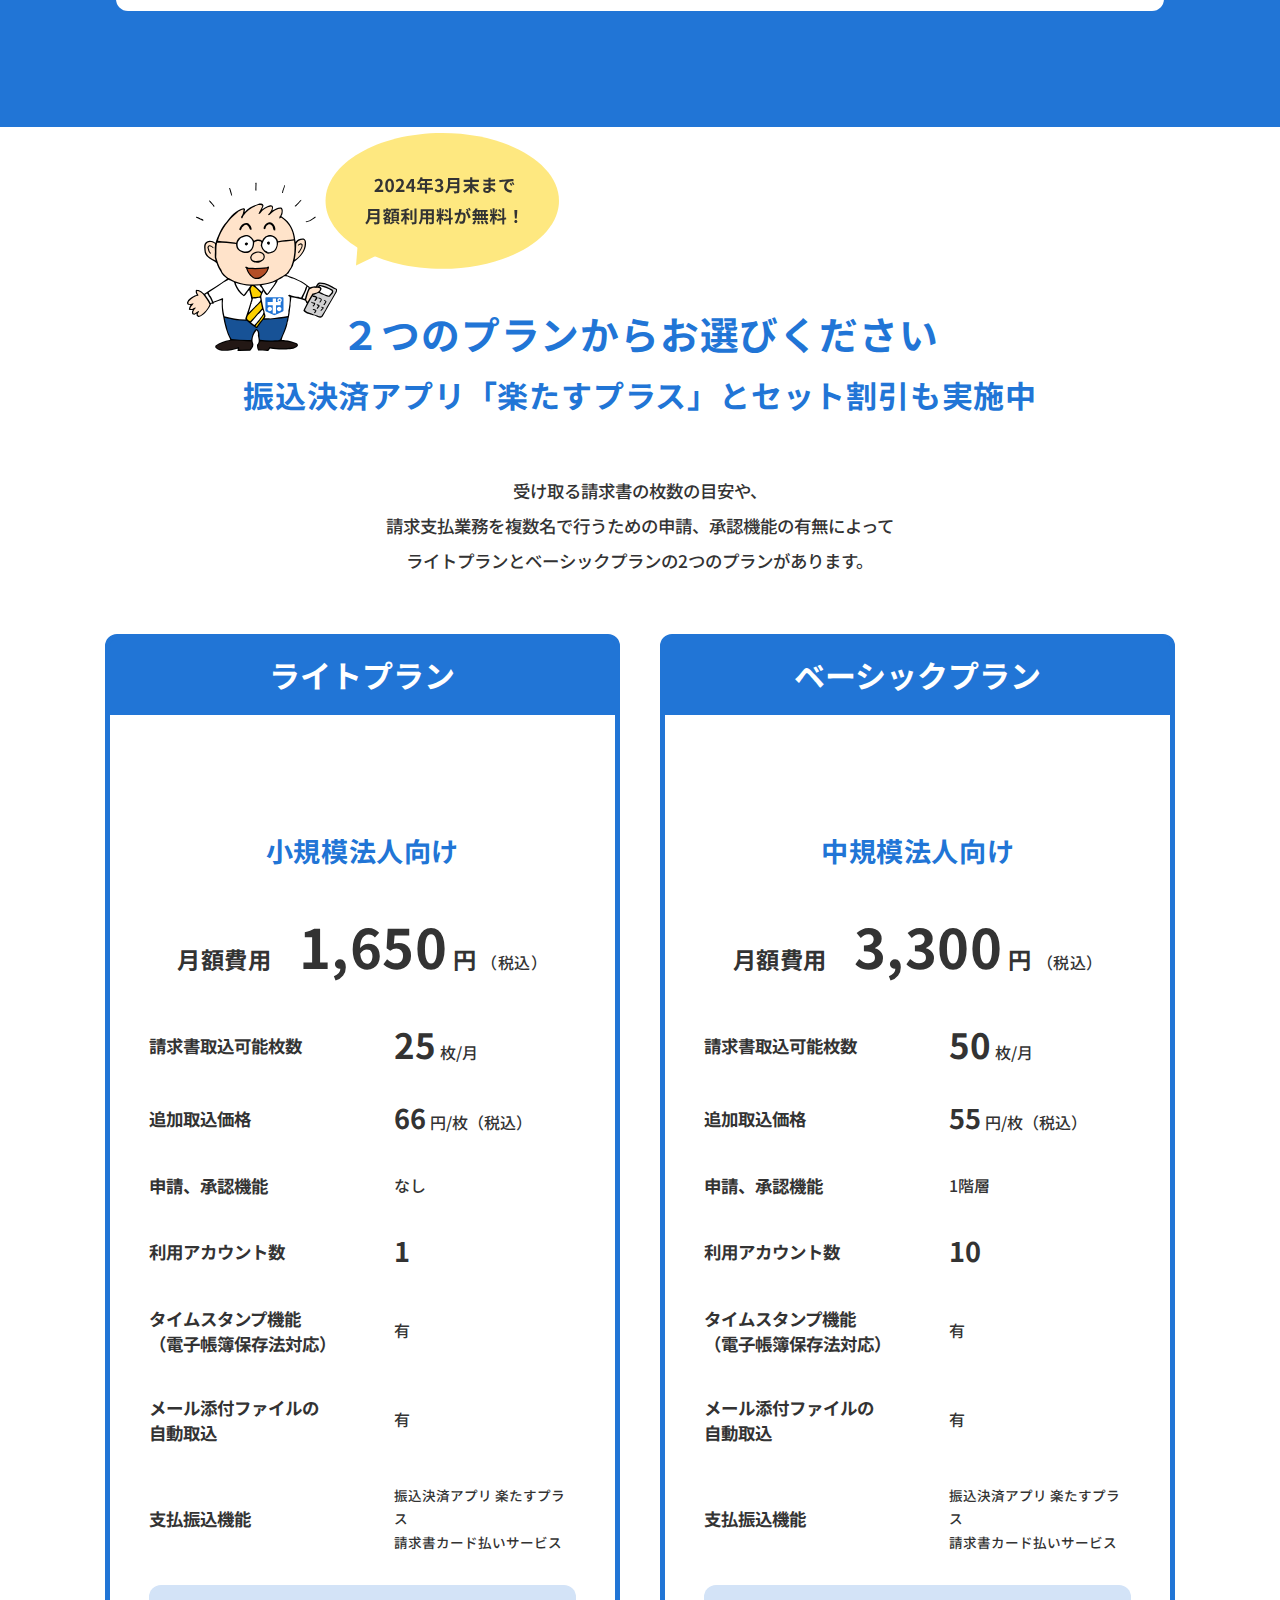
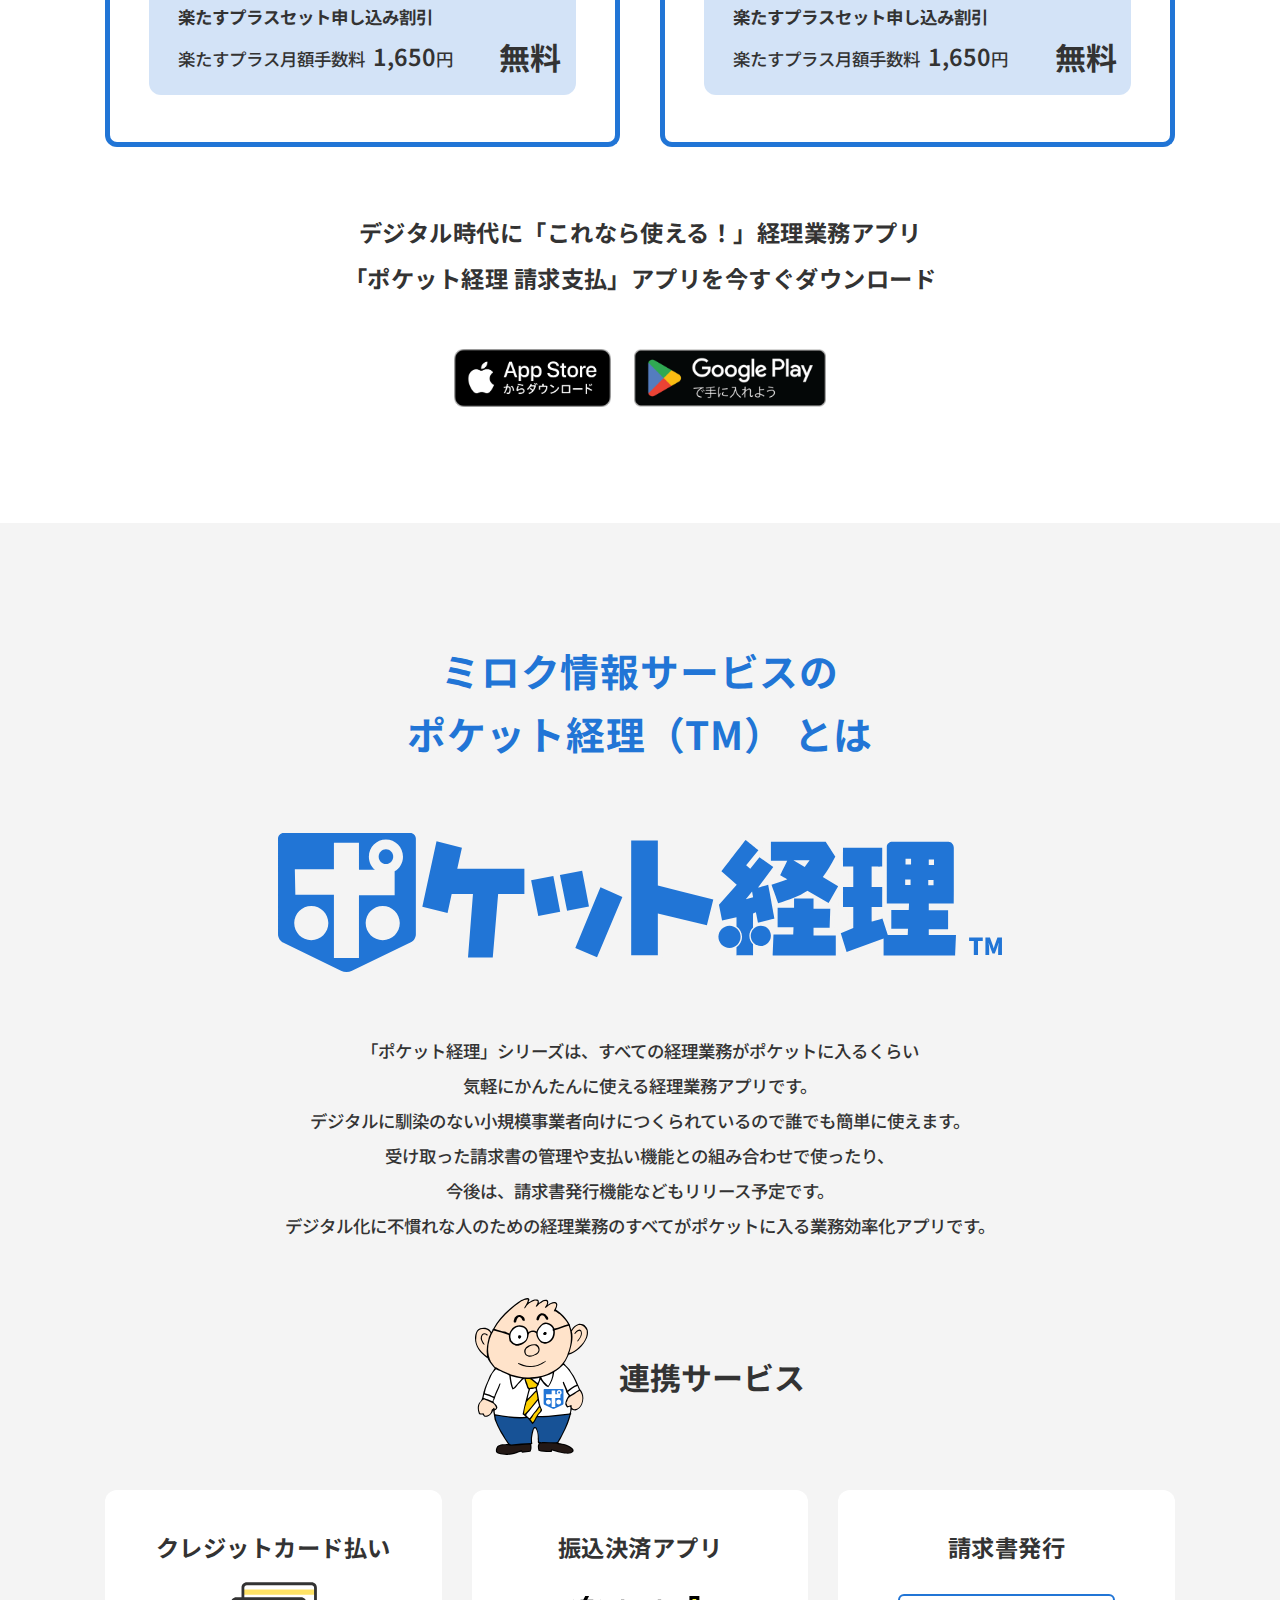
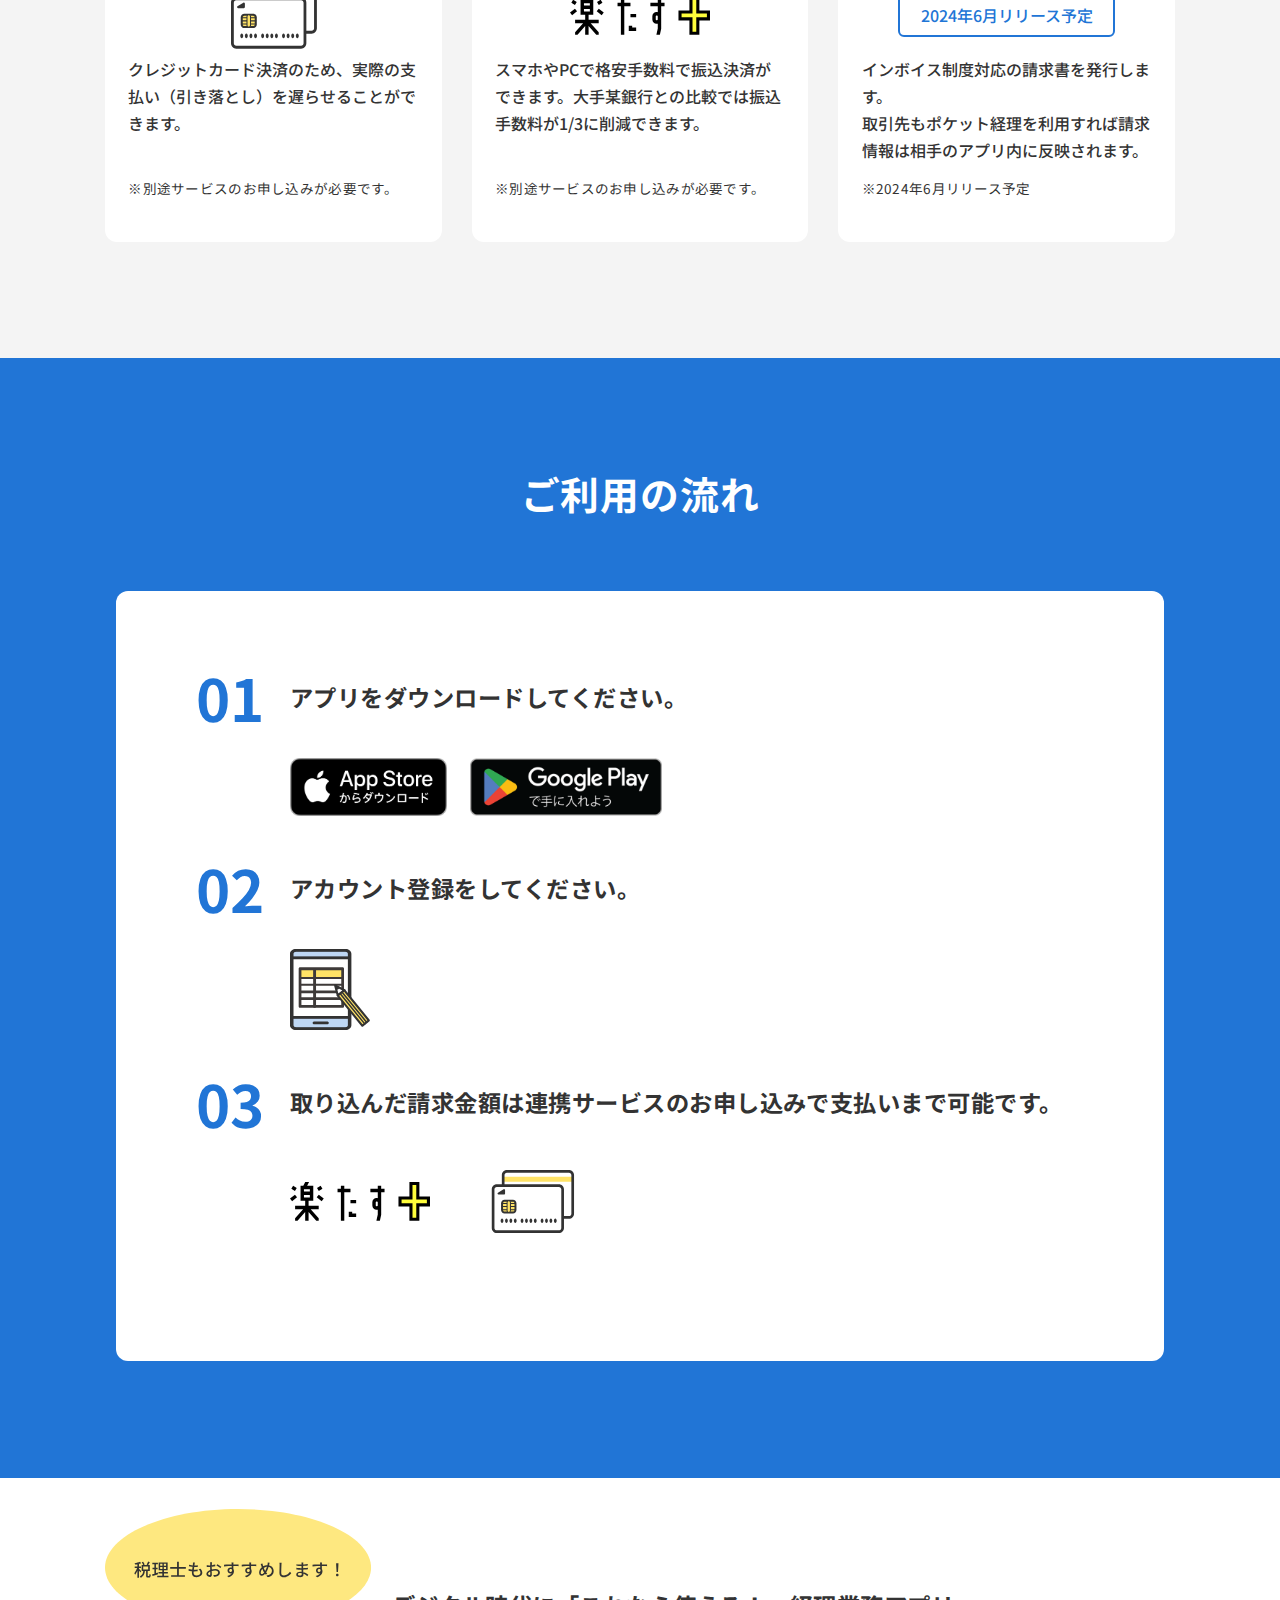
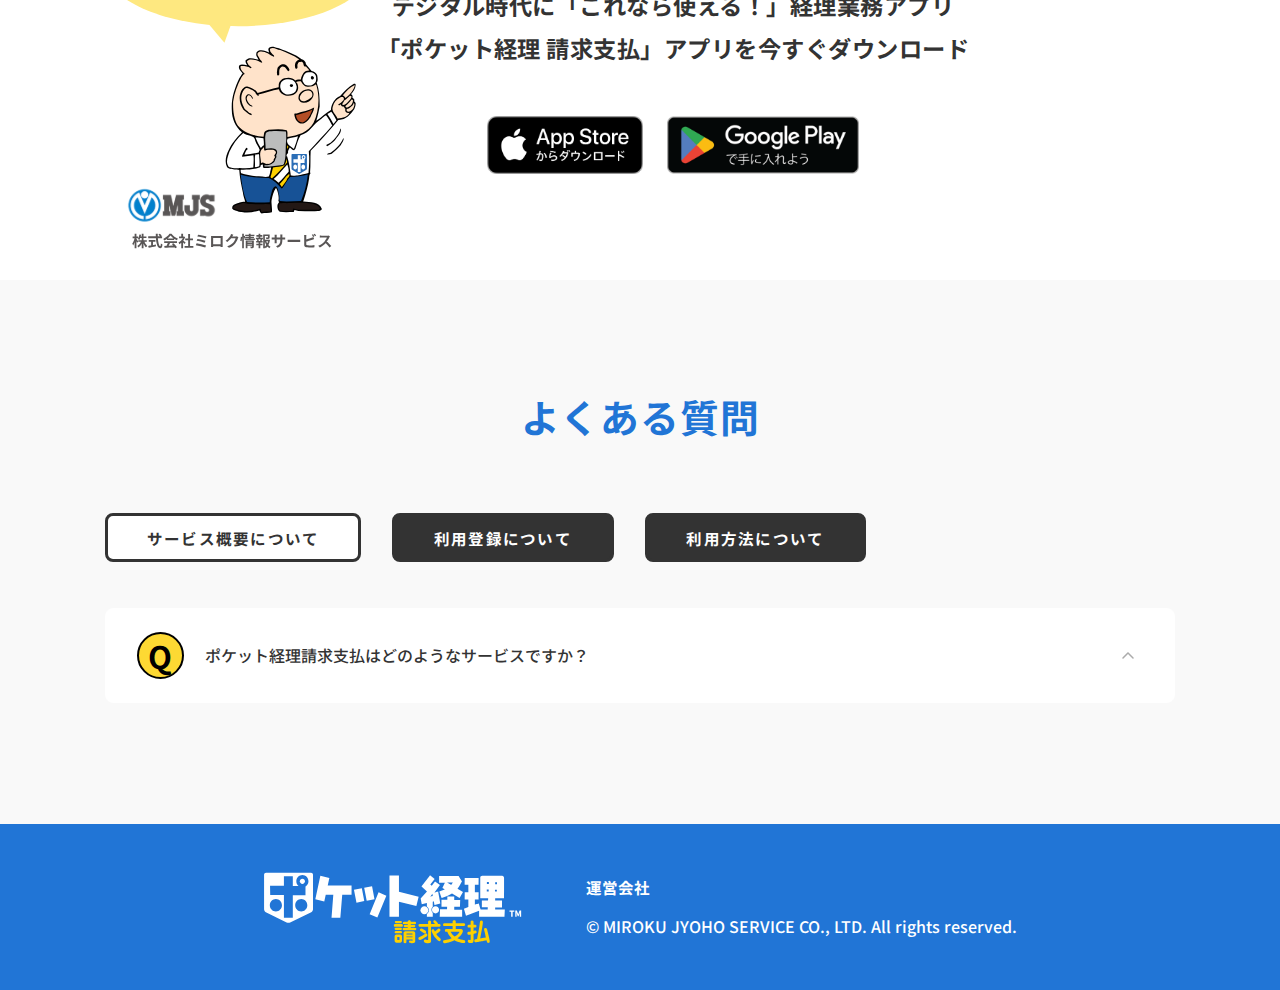
==== commit 68d98997: "202312191549" ====
--- a/index.html
+++ b/index.html
@@ -136,6 +136,17 @@
 							楽たすプラスサービスについて
 						</a>
 					</div>
+					<div class="btn-wrapper-1">
+						<a class="href-btn font-16-700" href="card-pay.html" target="_blank">
+							<svg xmlns="http://www.w3.org/2000/svg" width="24" height="24" viewBox="0 0 24 24"
+								fill="none">
+								<path
+									d="M17.0306 12.5307L9.53063 20.0307C9.42573 20.1357 9.29204 20.2073 9.14648 20.2362C9.00092 20.2652 8.85002 20.2504 8.71291 20.1936C8.57579 20.1368 8.45861 20.0405 8.37621 19.9171C8.29381 19.7936 8.24988 19.6485 8.25 19.5001V4.5001C8.24988 4.35168 8.29381 4.20656 8.37621 4.08312C8.45861 3.95967 8.57579 3.86345 8.71291 3.80664C8.85002 3.74982 9.00092 3.73497 9.14648 3.76396C9.29204 3.79294 9.42573 3.86447 9.53063 3.96948L17.0306 11.4695C17.1004 11.5391 17.1557 11.6218 17.1934 11.7129C17.2312 11.8039 17.2506 11.9015 17.2506 12.0001C17.2506 12.0987 17.2312 12.1963 17.1934 12.2873C17.1557 12.3784 17.1004 12.4611 17.0306 12.5307Z"
+									fill="#2175D6" />
+							</svg>
+							請求書カード払いサービスについて
+						</a>
+					</div>
 				</div>
 				<p class="item1 item font-18-700 sp">
 					届いた請求書は現物の画像保存と共にAI-OCR読み込みでデータ化されます
@@ -199,15 +210,17 @@
 						<h4 class="question font-20-700">請求書カード払いサービスとは</h4>
 						<p class="description font-16-500">請求書が届いた翌月末に支払いを代行し、カード支払日からカード引落日まで、支出を遅らせることができます。</p>
 						<img class="payment-schedule" src="./assets/img/payment-schedule.svg">
-						<!-- <a class="href-btn font-16-700" href="" target="_blank">
-							<svg xmlns="http://www.w3.org/2000/svg" width="24" height="24" viewBox="0 0 24 24"
-								fill="none">
-								<path
-									d="M17.0306 12.5307L9.53063 20.0307C9.42573 20.1357 9.29204 20.2073 9.14648 20.2362C9.00092 20.2652 8.85002 20.2504 8.71291 20.1936C8.57579 20.1368 8.45861 20.0405 8.37621 19.9171C8.29381 19.7936 8.24988 19.6485 8.25 19.5001V4.5001C8.24988 4.35168 8.29381 4.20656 8.37621 4.08312C8.45861 3.95967 8.57579 3.86345 8.71291 3.80664C8.85002 3.74982 9.00092 3.73497 9.14648 3.76396C9.29204 3.79294 9.42573 3.86447 9.53063 3.96948L17.0306 11.4695C17.1004 11.5391 17.1557 11.6218 17.1934 11.7129C17.2312 11.8039 17.2506 11.9015 17.2506 12.0001C17.2506 12.0987 17.2312 12.1963 17.1934 12.2873C17.1557 12.3784 17.1004 12.4611 17.0306 12.5307Z"
-									fill="#2175D6" />
-							</svg>
-							請求書カード払いサービスについて
-						</a> -->
+						<div class="btn-wrapper">
+							<a class="href-btn font-16-700" href="card-pay.html" target="_blank">
+								<svg xmlns="http://www.w3.org/2000/svg" width="24" height="24" viewBox="0 0 24 24"
+									fill="none">
+									<path
+										d="M17.0306 12.5307L9.53063 20.0307C9.42573 20.1357 9.29204 20.2073 9.14648 20.2362C9.00092 20.2652 8.85002 20.2504 8.71291 20.1936C8.57579 20.1368 8.45861 20.0405 8.37621 19.9171C8.29381 19.7936 8.24988 19.6485 8.25 19.5001V4.5001C8.24988 4.35168 8.29381 4.20656 8.37621 4.08312C8.45861 3.95967 8.57579 3.86345 8.71291 3.80664C8.85002 3.74982 9.00092 3.73497 9.14648 3.76396C9.29204 3.79294 9.42573 3.86447 9.53063 3.96948L17.0306 11.4695C17.1004 11.5391 17.1557 11.6218 17.1934 11.7129C17.2312 11.8039 17.2506 11.9015 17.2506 12.0001C17.2506 12.0987 17.2312 12.1963 17.1934 12.2873C17.1557 12.3784 17.1004 12.4611 17.0306 12.5307Z"
+										fill="#2175D6" />
+								</svg>
+								請求書カード払いサービスについて
+							</a>
+						</div>
 					</div>
 					<div class="concept-item right-item">
 						<h4 class="question font-20-700">振込決済アプリ「楽たすプラス」とは</h4>
@@ -215,15 +228,17 @@
 						<p class="description font-16-500">楽たすプラスは、ミロク情報サービスグループが提供する振込決済
 							サービスです。某大手銀行からの銀行振込に比べて支払い手数料が約1/3程度になるサービスです。
 						</p>
-						<a class="href-btn font-16-700" href="https://lp.rakutasu-plus.com/" target="_blank">
-							<svg xmlns="http://www.w3.org/2000/svg" width="24" height="24" viewBox="0 0 24 24"
-								fill="none">
-								<path
-									d="M17.0306 12.5307L9.53063 20.0307C9.42573 20.1357 9.29204 20.2073 9.14648 20.2362C9.00092 20.2652 8.85002 20.2504 8.71291 20.1936C8.57579 20.1368 8.45861 20.0405 8.37621 19.9171C8.29381 19.7936 8.24988 19.6485 8.25 19.5001V4.5001C8.24988 4.35168 8.29381 4.20656 8.37621 4.08312C8.45861 3.95967 8.57579 3.86345 8.71291 3.80664C8.85002 3.74982 9.00092 3.73497 9.14648 3.76396C9.29204 3.79294 9.42573 3.86447 9.53063 3.96948L17.0306 11.4695C17.1004 11.5391 17.1557 11.6218 17.1934 11.7129C17.2312 11.8039 17.2506 11.9015 17.2506 12.0001C17.2506 12.0987 17.2312 12.1963 17.1934 12.2873C17.1557 12.3784 17.1004 12.4611 17.0306 12.5307Z"
-									fill="#2175D6" />
-							</svg>
-							楽たすプラスサービスについて
-						</a>
+						<div class="btn-wrapper">
+							<a class="href-btn font-16-700" href="https://lp.rakutasu-plus.com/" target="_blank">
+								<svg xmlns="http://www.w3.org/2000/svg" width="24" height="24" viewBox="0 0 24 24"
+									fill="none">
+									<path
+										d="M17.0306 12.5307L9.53063 20.0307C9.42573 20.1357 9.29204 20.2073 9.14648 20.2362C9.00092 20.2652 8.85002 20.2504 8.71291 20.1936C8.57579 20.1368 8.45861 20.0405 8.37621 19.9171C8.29381 19.7936 8.24988 19.6485 8.25 19.5001V4.5001C8.24988 4.35168 8.29381 4.20656 8.37621 4.08312C8.45861 3.95967 8.57579 3.86345 8.71291 3.80664C8.85002 3.74982 9.00092 3.73497 9.14648 3.76396C9.29204 3.79294 9.42573 3.86447 9.53063 3.96948L17.0306 11.4695C17.1004 11.5391 17.1557 11.6218 17.1934 11.7129C17.2312 11.8039 17.2506 11.9015 17.2506 12.0001C17.2506 12.0987 17.2312 12.1963 17.1934 12.2873C17.1557 12.3784 17.1004 12.4611 17.0306 12.5307Z"
+										fill="#2175D6" />
+								</svg>
+								楽たすプラスサービスについて
+							</a>
+						</div>
 					</div>
 				</div>
 			</div>
@@ -333,8 +348,8 @@
 		<section class="section6">
 			<div class="container">
 				<h2 class="head-text font-40-700">
-					<img class="pc" src="./assets/img/character_5.svg">
-					<img class="sp" src="./assets/img/character_5-sp.svg">
+					<img class="pc" src="./assets/img/price-campaign.svg">
+					<img class="sp" src="./assets/img/price-campaign-sp.svg">
 					２つのプランから<br class="sp">お選びください<br>
 					<span class="font-32-700">
 						振込決済アプリ「楽たすプラス」と<br class="sp">セット割引も実施中
@@ -359,8 +374,7 @@
 							<ul class="table">
 								<li class="record">
 									<p class="key font-18-700">
-										AI-OCR読取請求書<br>
-										制限枚数
+										請求書取込可能枚数
 									</p>
 									<p class="value font-16-500">
 										<span class="font-36-700-din">25</span>&nbsp;枚/月
@@ -368,10 +382,10 @@
 								</li>
 								<li class="record">
 									<p class="key font-18-700">
-										追加AI-OCR読取価格
-									</p>
-									<p class="value font-16-500">
-										<span class="font-28-700-din">60</span>&nbsp;円/枚
+										追加取込価格
+									</p>
+									<p class="value font-16-500">
+										<span class="font-28-700-din">66</span>&nbsp;円/枚（税込）
 									</p>
 								</li>
 								<li class="record">
@@ -455,8 +469,7 @@
 							<ul class="table">
 								<li class="record">
 									<p class="key font-18-700">
-										AI-OCR読取請求書<br>
-										制限枚数
+										請求書取込可能枚数
 									</p>
 									<p class="value font-16-500">
 										<span class="font-36-700-din">50</span>&nbsp;枚/月
@@ -464,10 +477,10 @@
 								</li>
 								<li class="record">
 									<p class="key font-18-700">
-										追加AI-OCR読取価格
-									</p>
-									<p class="value font-16-500">
-										<span class="font-28-700-din">50</span>&nbsp;円/枚
+										追加取込価格
+									</p>
+									<p class="value font-16-500">
+										<span class="font-28-700-din">55</span>&nbsp;円/枚（税込）
 									</p>
 								</li>
 								<li class="record">
--- a/assets/font/fonts.css
+++ b/assets/font/fonts.css
@@ -17,7 +17,7 @@
     src: url('DIN2014-DemiBold.eot');
     src: local('DIN 2014 Bold'), local('DIN2014-DemiBold'),
         url('DIN2014-DemiBold.eot?#iefix') format('embedded-opentype'),
-        url('DIN2014-DemiBold.woff') format('woff'),
+        url('DIN2014-Bold.woff') format('woff'),
         url('DIN2014-DemiBold.ttf') format('truetype');
     font-weight: 600;
     font-style: normal;
--- a/assets/css/style.css
+++ b/assets/css/style.css
@@ -1093,7 +1093,7 @@
 
 .font-24-600-din {
   color: #333;
-  font-family: "DIN 2014";
+  font-family: "Noto Sans JP";
   font-size: 2.4rem;
   font-style: normal;
   font-weight: 600;
@@ -1103,7 +1103,7 @@
 
 .font-28-700-din {
   color: #333;
-  font-family: "DIN 2014";
+  font-family: "Noto Sans JP";
   font-size: 2.8rem;
   font-style: normal;
   font-weight: 700;
@@ -1113,7 +1113,7 @@
 
 .font-36-700-din {
   color: #333;
-  font-family: "DIN 2014";
+  font-family: "Noto Sans JP";
   font-size: 3.6rem;
   font-style: normal;
   font-weight: 700;
@@ -1129,7 +1129,7 @@
 
 .font-56-700-din {
   color: #333;
-  font-family: "DIN 2014";
+  font-family: "Noto Sans JP";
   font-size: 5.6rem;
   font-style: normal;
   font-weight: 700;
@@ -1139,7 +1139,7 @@
 
 .font-60-700-din {
   color: #333;
-  font-family: "DIN 2014";
+  font-family: "Noto Sans JP";
   font-size: 6.0rem;
   font-style: normal;
   font-weight: 700;
@@ -2045,8 +2045,24 @@
 
 @media only screen and (max-width: 768px) {
   .front-page .section3 .container .pocket-graphic-wrapper .btn-wrapper {
-    right: 0;
-    top: 105%;
+    position: relative;
+    margin-bottom: 1.6rem;
+    right: unset;
+    top: unset;
+  }
+}
+
+.front-page .section3 .container .pocket-graphic-wrapper .btn-wrapper-1 {
+  position: absolute;
+  right: 3%;
+  bottom: 0%;
+}
+
+@media only screen and (max-width: 768px) {
+  .front-page .section3 .container .pocket-graphic-wrapper .btn-wrapper-1 {
+    position: relative;
+    right: unset;
+    bottom: unset;
   }
 }
 
@@ -2271,7 +2287,7 @@
 
 .front-page .section4 .concepts-wrapper .concept-item {
   width: 100%;
-  padding: 3.2rem;
+  padding: 3.2rem 3.2rem 4.8rem 3.2rem;
   border-radius: 12px;
   background: #F4F4F4;
   text-align: left;
@@ -2279,7 +2295,7 @@
 
 @media only screen and (max-width: 768px) {
   .front-page .section4 .concepts-wrapper .concept-item {
-    padding: 2.4rem 1.6rem;
+    padding: 2.4rem 1.6rem 4.0rem 1.6rem;
   }
 }
 
@@ -2305,6 +2321,15 @@
   }
 }
 
+.front-page .section4 .concepts-wrapper .concept-item .btn-wrapper {
+  position: absolute;
+  bottom: 2.4rem;
+}
+
+.front-page .section4 .concepts-wrapper .left-item {
+  position: relative;
+}
+
 .front-page .section4 .concepts-wrapper .left-item .question {
   margin-bottom: 2.0rem;
 }
@@ -2334,6 +2359,10 @@
   .front-page .section4 .concepts-wrapper .left-item .payment-schedule {
     margin-bottom: 2.0rem;
   }
+}
+
+.front-page .section4 .concepts-wrapper .right-item {
+  position: relative;
 }
 
 .front-page .section4 .concepts-wrapper .right-item .question {
@@ -3311,7 +3340,7 @@
   margin-left: -9.7rem;
   white-space: nowrap;
   color: #2175D6;
-  font-family: "DIN 2014";
+  font-family: "Noto Sans JP";
   font-size: 6.0rem;
   font-style: normal;
   font-weight: 700;
@@ -3674,7 +3703,7 @@
       flex-shrink: 0;
   color: #000;
   text-align: center;
-  font-family: "DIN 2014";
+  font-family: "Noto Sans JP";
   font-size: 3.2rem;
   font-style: normal;
   font-weight: bold;
@@ -3748,7 +3777,7 @@
   margin-bottom: auto;
   color: #FFF;
   text-align: center;
-  font-family: "DIN 2014";
+  font-family: "Noto Sans JP";
   font-size: 3.2rem;
   font-style: normal;
   font-weight: bold;
@@ -4062,6 +4091,7 @@
   max-width: 116rem;
   background: #FFF;
   border-radius: 12px;
+  margin: 0 auto;
 }
 
 @media only screen and (max-width: 768px) {
@@ -4096,7 +4126,7 @@
 
 .card-pay .flow2 .flow .flow-item .num {
   margin-bottom: 1.6rem;
-  font-family: "DIN 2014";
+  font-family: "Noto Sans JP";
   color: #2175D6;
   width: -webkit-fit-content;
   width: -moz-fit-content;
